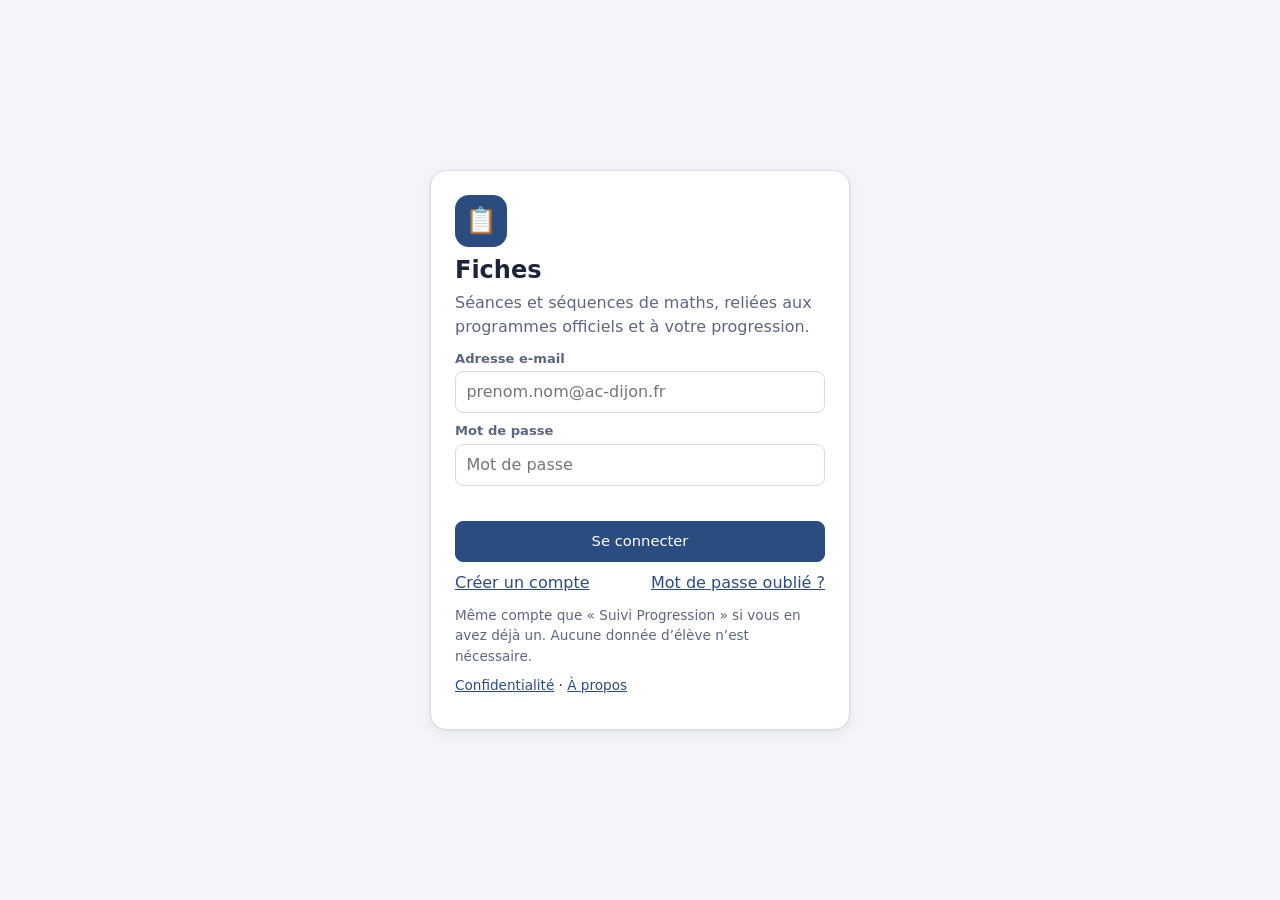
==== index.html @ 665dba27 "Manuel de 3e « Prépa-Métiers » : catalogue mis à jour, types d’exercices, séances d’1 h adaptées Co-" ====
<!doctype html>
<html lang="fr">
<head>
<meta charset="utf-8">
<meta name="viewport" content="width=device-width, initial-scale=1, viewport-fit=cover">
<title>Fiches — séances et séquences de maths</title>
<meta name="description" content="Préparez vos séances et séquences de maths (3PM, CAP, Bac Pro) à partir des programmes officiels ; la progression se remplit automatiquement.">
<meta http-equiv="Content-Security-Policy" content="default-src 'self'; script-src 'self' 'unsafe-inline'; style-src 'self' 'unsafe-inline'; img-src 'self' data: blob:; font-src data:; connect-src 'self' https://*.supabase.co; manifest-src 'self'; worker-src 'self'; frame-src 'none'; object-src 'none'; base-uri 'none'; form-action 'none'">
<meta name="referrer" content="no-referrer">
<meta name="theme-color" content="#2B4C7E">
<meta name="apple-mobile-web-app-capable" content="yes">
<meta name="mobile-web-app-capable" content="yes">
<meta name="apple-mobile-web-app-title" content="Fiches">
<meta name="apple-mobile-web-app-status-bar-style" content="default">
<link rel="manifest" href="manifest.webmanifest">
<link rel="icon" type="image/png" sizes="32x32" href="icons/favicon-32.png">
<link rel="apple-touch-icon" href="icons/apple-touch-icon.png">
<style>
@font-face{font-family:"Source Sans 3";font-style:normal;font-weight:400;font-display:swap;src:url([data-uri]) format("woff2")}
@font-face{font-family:"Source Sans 3";font-style:normal;font-weight:700;font-display:swap;src:url([data-uri]) format("woff2")}
@font-face{font-family:"Lora";font-style:normal;font-weight:400;font-display:swap;src:url([data-uri]) format("woff2")}
@font-face{font-family:"Lora";font-style:normal;font-weight:700;font-display:swap;src:url([data-uri]) format("woff2")}
@font-face{font-family:"Nunito";font-style:normal;font-weight:400;font-display:swap;src:url([data-uri]) format("woff2")}
@font-face{font-family:"Nunito";font-style:normal;font-weight:700;font-display:swap;src:url([data-uri]) format("woff2")}
@font-face{font-family:"Atkinson Hyperlegible";font-style:normal;font-weight:400;font-display:swap;src:url([data-uri]) format("woff2")}
@font-face{font-family:"Atkinson Hyperlegible";font-style:normal;font-weight:700;font-display:swap;src:url([data-uri]) format("woff2")}
@font-face{font-family:"Patrick Hand";font-style:normal;font-weight:400;font-display:swap;src:url([data-uri]) format("woff2")}
/* Fiches — palette calme (marine / ardoise), aucun néon, aucune ressource externe */
:root{
  --bg:#F3F5F9;--surface:#FFFFFF;--surface2:#EAEEF5;--text:#1B2438;--muted:#5C677D;--line:#D5DBE6;
  --primary:#2B4C7E;--primary-d:#223C64;--on-primary:#FFFFFF;--accent:#3B7C8F;--warn:#9A5F2A;--warn-bg:#F7EEE3;--err:#9C3F4A;--err-bg:#F6E7E9;--ok:#3F7A5C;--ok-bg:#E5F1EA;
  --s0:#B9C2D3;--s1:#C9A24B;--s2:#5B8FB0;--s3:#3F7A5C;
  --shadow:0 1px 2px rgba(27,36,56,.06),0 4px 14px rgba(27,36,56,.06);--r:12px;--rs:8px;
  color-scheme:light;
}
@media (prefers-color-scheme:dark){:root:not([data-theme="light"]){
  --bg:#12182A;--surface:#1A2238;--surface2:#232C46;--text:#E4E9F4;--muted:#9AA6C0;--line:#2F3A58;
  --primary:#7FA3D6;--primary-d:#9AB8E2;--on-primary:#0F1730;--accent:#6DAABB;--warn:#D4A06A;--warn-bg:#322A21;--err:#D98A94;--err-bg:#34242A;--ok:#7FBF9D;--ok-bg:#213429;
  --s0:#44506D;--s1:#B08F40;--s2:#5B8FB0;--s3:#5E9E7C;--shadow:0 1px 2px rgba(0,0,0,.3),0 4px 14px rgba(0,0,0,.25);color-scheme:dark}}
:root[data-theme="dark"]{
  --bg:#12182A;--surface:#1A2238;--surface2:#232C46;--text:#E4E9F4;--muted:#9AA6C0;--line:#2F3A58;
  --primary:#7FA3D6;--primary-d:#9AB8E2;--on-primary:#0F1730;--accent:#6DAABB;--warn:#D4A06A;--warn-bg:#322A21;--err:#D98A94;--err-bg:#34242A;--ok:#7FBF9D;--ok-bg:#213429;
  --s0:#44506D;--s1:#B08F40;--s2:#5B8FB0;--s3:#5E9E7C;--shadow:0 1px 2px rgba(0,0,0,.3),0 4px 14px rgba(0,0,0,.25);color-scheme:dark}

*{box-sizing:border-box}
html{-webkit-text-size-adjust:100%}
html{font-size:calc(100% * var(--fs,1))}
body{margin:0;background:var(--bg);color:var(--text);font-family:var(--font,system-ui,-apple-system,"Segoe UI",Roboto,"Helvetica Neue",Arial,sans-serif);font-size:1rem;line-height:var(--lh,1.5);letter-spacing:var(--ls,normal);word-spacing:var(--ws,normal)}
a{color:var(--primary)}h1,h2,h3{line-height:1.25;margin:0}
h1{font-size:1.5rem}h2{font-size:1.1rem;margin-bottom:.5rem}h3{font-size:1rem;margin:1rem 0 .3rem}
p{margin:.4rem 0 .6rem}ul,ol{margin:.3rem 0 .6rem;padding-left:1.3rem}
.muted{color:var(--muted)}.small{font-size:.85rem}.center{text-align:center}.grow{flex:1}
button{font:inherit}
:focus-visible{outline:3px solid color-mix(in srgb,var(--primary) 55%,transparent);outline-offset:2px}

/* coque */
.top{position:sticky;top:0;z-index:20;display:flex;align-items:center;gap:.6rem;padding:.5rem 1rem;background:var(--surface);border-bottom:1px solid var(--line)}
.brand{display:flex;align-items:center;gap:.5rem;font-weight:700;color:var(--text);text-decoration:none;font-size:1.05rem}
.logo{display:inline-grid;place-items:center;width:32px;height:32px;border-radius:9px;background:var(--primary);color:var(--on-primary);font-size:1rem}
.sync{border:1px solid var(--line);background:var(--surface2);color:var(--muted);border-radius:999px;padding:.2rem .7rem;font-size:.8rem;cursor:pointer}
.sync.ok{color:var(--ok)}.sync.warn,.sync.pend{color:var(--warn);background:var(--warn-bg)}.sync.err{color:var(--err);background:var(--err-bg)}
.icon-btn{border:1px solid transparent;background:transparent;color:var(--muted);border-radius:var(--rs);min-width:36px;height:36px;cursor:pointer;display:inline-grid;place-items:center}
.icon-btn:hover{background:var(--surface2);color:var(--text)}.icon-btn.sm{min-width:30px;height:30px;font-size:.85rem}
.body{display:flex;min-height:calc(100vh - 54px)}
.nav{width:190px;flex:none;padding:.8rem .6rem;background:var(--surface);border-right:1px solid var(--line);display:flex;flex-direction:column;gap:.15rem;position:sticky;top:54px;align-self:flex-start;height:calc(100vh - 54px)}
.nav a{display:flex;align-items:center;gap:.6rem;padding:.55rem .7rem;border-radius:var(--rs);color:var(--text);text-decoration:none;font-size:.95rem}
.nav a:hover{background:var(--surface2)}.nav a.on{background:var(--primary);color:var(--on-primary)}
.nav .ic{width:1.4rem;text-align:center}
#view{flex:1;min-width:0;outline:none}
.page{max-width:1000px;margin:0 auto;padding:1rem 1rem 5rem}.page.narrow{max-width:720px}
.page-head{margin-bottom:.8rem}.back{display:inline-block;margin-bottom:.3rem;font-size:.9rem;text-decoration:none}
.ph-row{display:flex;flex-wrap:wrap;gap:.6rem;justify-content:space-between;align-items:flex-end}
.ph-actions{display:flex;flex-wrap:wrap;gap:.4rem}
@media (max-width:760px){
  .body{display:block}
  .nav{position:fixed;bottom:0;left:0;right:0;top:auto;width:auto;height:auto;flex-direction:row;justify-content:space-around;padding:.2rem .3rem calc(.2rem + env(safe-area-inset-bottom));border-right:0;border-top:1px solid var(--line);z-index:30}
  .nav a{flex-direction:column;gap:0;padding:.3rem .1rem;font-size:.62rem;text-align:center;flex:1;min-width:0;overflow:hidden}.nav .t{max-width:100%;overflow:hidden;text-overflow:ellipsis;white-space:nowrap}.nav .ic{font-size:1.15rem}
  .page{padding:.8rem .8rem 6rem}
}

/* composants */
.card{background:var(--surface);border:1px solid var(--line);border-radius:var(--r);padding:1rem;margin:0 0 .9rem;box-shadow:var(--shadow)}
.card.hero{text-align:center;padding:2rem 1rem}.card.warnbox{background:var(--warn-bg);border-color:color-mix(in srgb,var(--warn) 40%,var(--line))}
.card.info-card{background:var(--surface2)}
.card.sec{padding:0}.card.sec>summary{list-style:none;cursor:pointer;padding:.8rem 1rem;font-weight:600;display:flex;justify-content:space-between;align-items:center;gap:.5rem}
.card.sec>summary::-webkit-details-marker{display:none}.card.sec>summary::before{content:"▸";margin-right:.5rem;color:var(--muted);transition:transform .15s}
.card.sec[open]>summary::before{transform:rotate(90deg)}.card.sec>summary .sec-t{flex:1}
.sec-b{padding:0 1rem 1rem}
.prose h3{color:var(--primary)}
.btn{display:inline-flex;align-items:center;justify-content:center;gap:.35rem;padding:.5rem .9rem;min-height:40px;border-radius:var(--rs);border:1px solid var(--line);background:var(--surface);color:var(--text);cursor:pointer;text-decoration:none;font-size:.92rem}
.btn:hover{background:var(--surface2)}.btn.primary{background:var(--primary);border-color:var(--primary);color:var(--on-primary)}.btn.primary:hover{background:var(--primary-d)}
.btn.ghost{background:transparent}.btn.danger{color:var(--err);border-color:color-mix(in srgb,var(--err) 50%,var(--line))}.btn.danger:hover{background:var(--err-bg)}
.btn.small{min-height:34px;padding:.3rem .65rem;font-size:.85rem}.btn.wide{width:100%}.btn[disabled]{opacity:.55;cursor:default}
.linklike{background:none;border:0;padding:0;color:var(--primary);cursor:pointer;text-align:left;text-decoration:underline}
.inp{width:100%;padding:.5rem .65rem;min-height:40px;border:1px solid var(--line);border-radius:var(--rs);background:var(--surface);color:var(--text);font:inherit}
textarea.inp{resize:vertical;min-height:2.6rem;line-height:1.45}select.inp{padding-right:1.4rem}
.inp.sm{min-height:32px;padding:.2rem .45rem;width:auto;font-size:.88rem}.inp.num{width:5.5rem}
.field{display:block;margin:.5rem 0}.lbl{display:block;font-size:.82rem;font-weight:600;color:var(--muted);margin-bottom:.2rem}.hint{display:block;font-size:.8rem;color:var(--muted);margin-top:.2rem}
.check{display:flex;align-items:flex-start;gap:.5rem;margin:.4rem 0;cursor:pointer}.check input{margin-top:.3rem;width:1.05rem;height:1.05rem}.check.big{font-weight:600}
.grid2,.grid3,.grid4,.two{display:grid;gap:.2rem .8rem}.grid2,.two{grid-template-columns:1fr 1fr}.grid3{grid-template-columns:repeat(3,1fr)}.grid4{grid-template-columns:repeat(4,1fr)}
@media (max-width:760px){.grid2,.two,.grid3,.grid4{grid-template-columns:1fr}.grid4{grid-template-columns:1fr 1fr}}
.row-gap{display:flex;flex-wrap:wrap;gap:.5rem;align-items:center;margin:.4rem 0}
.chips{display:flex;flex-wrap:wrap;gap:.4rem;margin:.4rem 0}
.chip{display:inline-flex;align-items:center;gap:.3rem;padding:.25rem .7rem;border:1px solid var(--line);border-radius:999px;background:var(--surface);color:var(--text);font-size:.85rem;cursor:pointer;text-decoration:none;min-height:32px}
.chip.on{background:var(--primary);color:var(--on-primary);border-color:var(--primary)}
span.chip{cursor:default;min-height:0;padding:.1rem .55rem;font-size:.78rem}
.chip.st-faite,.chip.st-prete{background:var(--ok-bg);color:var(--ok);border-color:transparent}.chip.st-en_cours{background:var(--warn-bg);color:var(--warn);border-color:transparent}
.chip.cal-vacances{background:var(--surface2)}.chip.cal-pfmp{background:var(--warn-bg);color:var(--warn)}.chip.cal-examen{background:var(--err-bg);color:var(--err)}
.badge{background:var(--surface2);color:var(--muted);border-radius:999px;padding:.05rem .55rem;font-size:.78rem;font-weight:600}
.tag{font-style:normal;font-size:.7rem;background:var(--surface2);color:var(--muted);border-radius:6px;padding:.05rem .4rem;margin-left:.35rem;vertical-align:middle}.tag.warn{background:var(--warn-bg);color:var(--warn)}
.cls-chip{display:inline-block;padding:.05rem .55rem;border-radius:999px;font-size:.78rem;font-weight:600;white-space:nowrap}
.warnt{color:var(--warn)}.err-t{color:var(--err)}
.sub-h{font-size:.82rem;font-weight:700;text-transform:uppercase;letter-spacing:.04em;color:var(--muted);margin:1rem 0 .4rem}

/* connexion */
.auth-wrap{min-height:100vh;display:grid;place-items:center;padding:1rem}
.auth-card{width:min(420px,100%);background:var(--surface);border:1px solid var(--line);border-radius:16px;padding:1.5rem;box-shadow:var(--shadow)}
.auth-logo{width:52px;height:52px;border-radius:14px;background:var(--primary);color:var(--on-primary);display:grid;place-items:center;font-size:1.6rem;margin-bottom:.5rem}
.auth-msg{min-height:1.3rem;font-size:.88rem;color:var(--err);margin:.4rem 0}.auth-msg.ok{color:var(--ok)}
.auth-links{display:flex;justify-content:space-between;margin:.6rem 0}
.boot{min-height:100vh;display:grid;place-content:center;justify-items:center;gap:.6rem;color:var(--muted)}
.spinner{width:34px;height:34px;border-radius:50%;border:3px solid var(--line);border-top-color:var(--primary);animation:sp 1s linear infinite}
@keyframes sp{to{transform:rotate(360deg)}}@media (prefers-reduced-motion:reduce){.spinner{animation:none}}
.public{max-width:760px;margin:0 auto}.errpre{white-space:pre-wrap;text-align:left;background:var(--surface2);padding:.6rem;border-radius:var(--rs)}

/* tableau de bord, classes */
.cards{display:grid;grid-template-columns:repeat(auto-fill,minmax(250px,1fr));gap:.8rem}
.cls-card{display:block;text-decoration:none;color:var(--text);border-top:5px solid var(--primary)}.cls-card:hover{background:var(--surface2)}.cls-card.archived{opacity:.6}
.cls-t{font-weight:700;font-size:1.05rem}.sec-h{margin:1.2rem 0 .5rem}
.bar{height:8px;background:var(--surface2);border-radius:99px;overflow:hidden;margin:.5rem 0;position:relative;display:flex}.bar i{display:block;height:100%;background:var(--primary)}
.bar.sm{width:90px;height:6px;margin:0 .5rem;flex:none}.bar.sm i.v{background:var(--s3)}.bar.sm i.p{background:var(--s1)}
.row-s{display:flex;flex-wrap:wrap;align-items:center;gap:.5rem .7rem;padding:.45rem 0;border-top:1px solid var(--line)}.row-s:first-of-type{border-top:0}
.row-t{flex:1;min-width:150px;font-weight:600;color:var(--text);text-decoration:none}a.row-t:hover{text-decoration:underline}
.day-h{font-size:.8rem;font-weight:700;text-transform:uppercase;color:var(--muted);margin:.7rem 0 .1rem}
.seq-row{display:flex;align-items:center;gap:.6rem;padding:.55rem .4rem;border:1px solid var(--line);border-radius:var(--rs);margin:.35rem 0;background:var(--surface)}
.seq-main{flex:1;min-width:0}.seq-t{font-weight:600;color:var(--text);text-decoration:none}.seq-t:hover{text-decoration:underline}
.grip{cursor:grab;color:var(--muted);padding:.2rem .35rem;touch-action:none;user-select:none;font-size:1.1rem}
.sort-item.dragging{opacity:.65;box-shadow:var(--shadow);background:var(--surface2)}
.cal-row{display:flex;flex-wrap:wrap;align-items:center;gap:.5rem;padding:.3rem 0;border-top:1px solid var(--line)}.cal-l{flex:1;min-width:140px}
.cren-row{display:flex;align-items:center;gap:.4rem;margin:.3rem 0;flex-wrap:wrap}
.swatches{display:flex;gap:.4rem;flex-wrap:wrap}.sw{width:30px;height:30px;border-radius:50%;border:3px solid transparent;cursor:pointer}.sw.on{border-color:var(--text)}
.form .field:first-child{margin-top:0}
.totals{font-size:.88rem;color:var(--muted);margin:.5rem 0}

/* sélecteur à accordéons */
.picker{border:1px solid var(--line);border-radius:var(--r);padding:.6rem;background:var(--surface2)}
.pk-tools{display:flex;flex-wrap:wrap;gap:.4rem;align-items:center;margin-bottom:.5rem}.pk-search{flex:1;min-width:180px}
.pk-dom,.pk-hors{background:var(--surface);border:1px solid var(--line);border-radius:var(--rs);margin:.4rem 0}
.pk-dom>summary,.pk-hors>summary{padding:.6rem .8rem;font-weight:700;cursor:pointer;display:flex;justify-content:space-between;gap:.5rem;list-style:none}
.pk-dom>summary::-webkit-details-marker,.pk-hors>summary::-webkit-details-marker,.pk-chap>summary::-webkit-details-marker{display:none}
.pk-dom>summary::before,.pk-hors>summary::before,.pk-chap>summary::before{content:"▸";margin-right:.5rem;color:var(--muted)}
.pk-dom[open]>summary::before,.pk-hors[open]>summary::before,.pk-chap[open]>summary::before{content:"▾"}
.pk-dom>summary span:first-child{flex:1}
.pk-chap{border-top:1px solid var(--line)}.pk-chap>summary{padding:.55rem .8rem;cursor:pointer;display:flex;align-items:center;gap:.5rem;list-style:none}
.pk-ct{flex:1;font-weight:600}.pk-count{font-size:.78rem;color:var(--muted);background:var(--surface2);padding:.05rem .5rem;border-radius:99px;white-space:nowrap}.pk-count.on{background:var(--primary);color:var(--on-primary)}
.pk-chap-b{padding:.2rem .8rem .8rem}.pk-grp{margin:.5rem 0}.pk-gt{font-size:.75rem;font-weight:700;text-transform:uppercase;letter-spacing:.04em;color:var(--muted);margin:.5rem 0 .2rem}
.pk-row{display:flex;gap:.4rem;align-items:flex-start;padding:.25rem .3rem;border-radius:6px}.pk-row:hover{background:var(--surface2)}.pk-row.on{background:color-mix(in srgb,var(--primary) 12%,transparent)}
.pk-row label{display:flex;gap:.55rem;align-items:flex-start;flex:1;cursor:pointer;font-size:.93rem}.pk-row input{margin-top:.28rem;width:1.05rem;height:1.05rem;flex:none}
.pk-act{display:flex;gap:.1rem;flex:none}.pk-addbox{display:flex;gap:.3rem;margin-top:.4rem}.pk-add{flex:1}
.pk-bo{font-size:.83rem;color:var(--muted);margin-top:.6rem}.pk-bo summary{cursor:pointer}
.pk-hors{border-style:dashed}.pk-hors>p{padding:0 .8rem}
.pk-list{max-height:none}
@media (min-width:900px){.pk-list{max-height:70vh;overflow:auto}}

/* éléments choisis, compétences */
.ch-grp{margin:.4rem 0}.ch-t{font-weight:700;font-size:.9rem;color:var(--primary);margin-bottom:.15rem}
.ch-row{display:flex;gap:.5rem;align-items:center;padding:.25rem 0;border-top:1px dashed var(--line)}.ch-txt{flex:1;font-size:.9rem}
.kind{font-size:.68rem;font-weight:700;text-transform:uppercase;border-radius:6px;padding:.05rem .4rem;background:var(--surface2);color:var(--muted);flex:none}
.kind.k-o{background:color-mix(in srgb,var(--primary) 16%,transparent);color:var(--primary)}.kind.k-a{background:var(--ok-bg);color:var(--ok)}
.comp-box{margin:.8rem 0}.comp-head{display:flex;align-items:center;gap:.6rem;margin-bottom:.4rem}
.comps{display:flex;flex-wrap:wrap;gap:.4rem}.comp{border:2px solid var(--line);background:var(--surface);color:var(--text);border-radius:999px;padding:.25rem .8rem;cursor:pointer;font-size:.85rem}
.caps{margin-top:.5rem;font-size:.86rem}.caps summary{cursor:pointer;color:var(--muted)}.cap-row{display:flex;gap:.5rem;align-items:flex-start;padding:.2rem 0}.dot{width:10px;height:10px;border-radius:50%;margin-top:.4rem;flex:none}
.phase{display:flex;gap:.4rem;border:1px solid var(--line);border-radius:var(--rs);padding:.4rem;margin:.35rem 0;background:var(--surface)}
.ph-body{flex:1;min-width:0}.ph-top{display:flex;gap:.4rem;align-items:center;flex-wrap:wrap;margin-bottom:.3rem}
.ev-row{display:flex;gap:.4rem;align-items:center;flex-wrap:wrap;margin:.3rem 0}.ev-row .inp:first-child{flex:1;min-width:160px}
.action-bar{display:flex;flex-wrap:wrap;align-items:center;gap:.5rem;margin:1.2rem 0}
.date-hint{min-height:1.1rem}

/* ressources */
.dropzone{border:2px dashed var(--line);border-radius:var(--r);padding:.9rem;text-align:center;background:var(--surface2);transition:.15s}
.dropzone.over{border-color:var(--primary);background:color-mix(in srgb,var(--primary) 10%,var(--surface2))}.dropzone.big{padding:1.4rem;margin:.6rem 0}
.dz-btns{display:flex;gap:.4rem;justify-content:center;flex-wrap:wrap;margin-top:.5rem}
.res-list{margin-top:.6rem}.res-row{display:flex;gap:.6rem;align-items:center;padding:.4rem 0;border-top:1px solid var(--line)}.res-main{flex:1;min-width:0;word-break:break-word}.res-ic{font-size:1.2rem;flex:none}.res-ic.big{font-size:1.7rem}
.res-act{display:flex;gap:.2rem}.lib-pick{max-height:50vh;overflow:auto;margin-top:.5rem}.lib-row{display:flex;gap:.8rem;align-items:flex-start;padding:.7rem 1rem;margin:.4rem 0}
.gauge{display:flex;align-items:center;gap:.7rem;margin:.4rem 0}.gauge .bar{flex:1;max-width:260px;margin:0}

/* progression */
.stats{display:grid;grid-template-columns:repeat(auto-fit,minmax(130px,1fr));gap:.6rem;margin:.8rem 0}
.stat{background:var(--surface);border:1px solid var(--line);border-radius:var(--r);padding:.6rem .8rem}.stat-v{font-size:1.35rem;font-weight:700;color:var(--primary)}.stat-l{font-size:.8rem;color:var(--muted)}
.tabs{display:flex;gap:.2rem;border-bottom:1px solid var(--line);margin:.8rem 0;overflow:auto}.tab{border:0;background:none;padding:.6rem .9rem;cursor:pointer;color:var(--muted);border-bottom:3px solid transparent;white-space:nowrap}.tab.on{color:var(--primary);border-color:var(--primary);font-weight:700}
.pg-dom h2{color:var(--primary)}.pg-chap{border-top:1px solid var(--line)}.pg-chap>summary{padding:.55rem 0;cursor:pointer;display:flex;align-items:center;gap:.4rem;list-style:none}
.pg-body{padding:0 0 .6rem}.pg-row{display:flex;gap:.6rem;align-items:flex-start;padding:.3rem 0;border-top:1px dashed var(--line)}.pg-main{flex:1;min-width:0}.pg-txt{font-size:.92rem}
.st-btn{width:34px;height:34px;border-radius:50%;border:2px solid var(--s0);background:var(--surface);color:var(--muted);cursor:pointer;flex:none;font-size:1rem;line-height:1}
.st-btn.s1{border-color:var(--s1);background:conic-gradient(var(--s1) 0 25%,transparent 0)}.st-btn.s2{border-color:var(--s2);background:conic-gradient(var(--s2) 0 50%,transparent 0)}.st-btn.s3{background:var(--s3);border-color:var(--s3)}.st-btn.s3::after{content:'✓';color:#fff;font-weight:700}.st-btn.plan{border-style:dashed;border-color:var(--s1)}
.legend{display:flex;flex-wrap:wrap;gap:.8rem;font-size:.8rem;color:var(--muted)}.lg i{display:inline-block;width:14px;height:14px;border-radius:50%;border:2px solid var(--s0);vertical-align:-2px;margin-right:.15rem}.lg i.s1{border-color:var(--s1);background:conic-gradient(var(--s1) 0 25%,transparent 0)}.lg i.s2{border-color:var(--s2);background:conic-gradient(var(--s2) 0 50%,transparent 0)}.lg i.s3{background:var(--s3);border-color:var(--s3)}.lg i.plan{border-style:dashed;border-color:var(--s1)}
.cal-grid{border:1px solid var(--line);border-radius:var(--r);background:var(--surface);overflow:hidden}
.cal-wk{display:grid;grid-template-columns:130px 1fr 110px;gap:.6rem;padding:.45rem .8rem;border-top:1px solid var(--line);align-items:start}.cal-wk:first-child{border-top:0}
.cal-wk.off{background:var(--surface2)}.cal-wk.now{box-shadow:inset 4px 0 0 var(--primary)}.cal-d{font-size:.85rem;font-weight:600}.cal-m{text-align:right}
.cal-c{display:flex;flex-wrap:wrap;gap:.3rem}.cal-ev{font-size:.8rem;padding:.1rem .5rem;border-radius:6px;background:var(--surface2);color:var(--text);text-decoration:none;border:1px solid var(--line)}
.cal-ev.st-faite{background:var(--ok-bg);color:var(--ok)}.cal-ev.st-prete{background:color-mix(in srgb,var(--primary) 12%,transparent)}
@media (max-width:760px){.cal-wk{grid-template-columns:1fr}.cal-m{text-align:left}}
ul.plain{padding-left:1.1rem;font-size:.9rem}

/* modales, toasts, installation */
.modal-back{position:fixed;inset:0;background:rgba(10,16,32,.55);display:grid;place-items:center;padding:1rem;z-index:100}
.modal{width:min(560px,100%);max-height:92vh;display:flex;flex-direction:column;background:var(--surface);border-radius:16px;box-shadow:0 20px 60px rgba(0,0,0,.35)}.modal.wide{width:min(820px,100%)}
.modal-head{display:flex;justify-content:space-between;align-items:center;padding:.8rem 1rem;border-bottom:1px solid var(--line)}.modal-body{padding:1rem;overflow:auto}
.modal-foot{display:flex;justify-content:flex-end;flex-wrap:wrap;gap:.5rem;padding:.8rem 1rem;border-top:1px solid var(--line)}
.toasts{position:fixed;left:0;right:0;bottom:calc(70px + env(safe-area-inset-bottom));display:flex;flex-direction:column;align-items:center;gap:.4rem;z-index:200;pointer-events:none}
@media (min-width:761px){.toasts{bottom:1.2rem}}
.toast{background:var(--text);color:var(--bg);padding:.6rem 1rem;border-radius:10px;max-width:min(520px,92vw);box-shadow:var(--shadow);transition:.3s;font-size:.9rem}.toast.err{background:var(--err);color:#fff}.toast.out{opacity:0;transform:translateY(8px)}
.install-bar{position:fixed;left:.6rem;right:.6rem;bottom:calc(72px + env(safe-area-inset-bottom));z-index:60;display:flex;flex-wrap:wrap;align-items:center;gap:.5rem;background:var(--surface);border:1px solid var(--line);border-radius:var(--r);padding:.6rem .8rem;box-shadow:var(--shadow)}
@media (min-width:761px){.install-bar{left:auto;right:1rem;bottom:1rem;max-width:520px}}

/* impression */
#print-root{display:none}
@media print{
  @page{size:A4;margin:14mm}
  body.printing{background:#fff;color:#000}
  body.printing #app,body.printing .toasts,body.printing .modal-back,body.printing .install-bar{display:none!important}
  body.printing #print-root{display:block}
  #print-root .doc{font:10.5pt/1.4 Calibri,Arial,sans-serif;color:#000}
  #print-root h1{font-size:17pt;color:#1F3A66;margin:0 0 3pt}#print-root h3{font-size:11.5pt;color:#1F3A66;border-bottom:1px solid #9AA8C0;margin:11pt 0 3pt;break-after:avoid}
  #print-root table{border-collapse:collapse;width:100%;break-inside:auto}#print-root tr{break-inside:avoid}
  #print-root th,#print-root td{border:1px solid #9AA8C0;padding:2pt 5pt;vertical-align:top;text-align:left}#print-root th{background:#E6EBF4}
  #print-root .meta,#print-root .small,#print-root .niv{color:#555}#print-root .small{font-size:8.5pt}
  #print-root table.prog td{border:0;border-bottom:1px solid #E1E6EF}#print-root td.st{width:60pt;color:#555;font-size:8.5pt}
  #print-root ul{margin:2pt 0 4pt;padding-left:16pt}
}

/* planning hebdomadaire */
.tt-scroll{overflow-x:auto;border:1px solid var(--line);border-radius:var(--r);background:var(--surface);margin:.4rem 0}
.tt{display:grid;min-width:34rem;position:relative;grid-template-columns:3rem repeat(var(--n,5),minmax(5.2rem,1fr))}
.tt-corner,.tt-dh{position:sticky;top:0;background:var(--surface2);border-bottom:1px solid var(--line);padding:.35rem .2rem;text-align:center;font-weight:600;font-size:.85rem;z-index:2}
.tt-times{position:relative;border-right:1px solid var(--line);font-size:.7rem;color:var(--muted)}
.tt-times span{position:absolute;right:.3rem;transform:translateY(-.5em);background:var(--surface);padding:0 .1rem}
.tt-times span:first-child{transform:none}
.tt-col{position:relative;border-left:1px solid var(--line);touch-action:pan-x pan-y;cursor:crosshair;background-image:linear-gradient(to bottom,var(--line) 1px,transparent 1px),linear-gradient(to bottom,color-mix(in srgb,var(--line) 40%,transparent) 1px,transparent 1px);background-size:100% 52px,100% 26px}
.tt-col:first-of-type{border-left:0}
.tt-b{position:absolute;box-sizing:border-box;border-radius:7px;padding:.15rem .3rem;overflow:hidden;font-size:.74rem;line-height:1.2;cursor:grab;touch-action:pan-x pan-y;border:1px solid color-mix(in srgb,#000 22%,transparent);box-shadow:0 1px 2px rgba(0,0,0,.18);user-select:none;-webkit-user-select:none}
.tt-b b{display:block;font-size:.8rem;overflow:hidden;text-overflow:ellipsis;white-space:nowrap}
.tt-b .tt-t,.tt-b .tt-m{display:block;opacity:.92;font-size:.68rem;white-space:nowrap;overflow:hidden;text-overflow:ellipsis}
.tt-b.grp{background-image:repeating-linear-gradient(135deg,rgba(255,255,255,.18) 0,rgba(255,255,255,.18) 6px,transparent 6px,transparent 12px)}
.tt-b.drag{opacity:.85;z-index:5;cursor:grabbing;box-shadow:0 4px 14px rgba(0,0,0,.3)}
.tt-b:focus-visible{outline:3px solid var(--text);outline-offset:1px;z-index:4}
.tt-rs{position:absolute;left:0;right:0;bottom:0;height:8px;cursor:ns-resize;background:linear-gradient(to bottom,transparent,rgba(0,0,0,.22))}
.tt-ghost{position:absolute;left:2px;right:2px;border:2px dashed var(--primary);background:color-mix(in srgb,var(--primary) 18%,transparent);border-radius:7px;font-size:.72rem;color:var(--text);padding:.1rem .3rem;pointer-events:none;z-index:3}
.tt-hr{font-variant-numeric:tabular-nums;font-weight:600;min-width:6.2rem}
.wk-badge{margin:.2rem 0 .6rem;padding:.35rem .7rem;border-radius:999px;background:var(--surface2);display:inline-block;font-size:.9rem}
.alt-card summary{cursor:pointer}.alt-card .form{margin-top:.6rem}
.hrs-sum{margin:.3rem 0 0;color:var(--muted)}
.tt-sum td,.tt-sum th{padding:.35rem .6rem;text-align:left;border-bottom:1px solid var(--line)}.tt-sum tr.tot td{font-weight:700;border-top:2px solid var(--line)}
.cren-row{flex-wrap:wrap}
@media (max-width:760px){.nav a{font-size:.58rem}.nav .ic{font-size:1.05rem}}

@media (max-width:760px){.tt{min-width:0;grid-template-columns:2.4rem repeat(var(--n,5),minmax(0,1fr))}.tt-dh{font-size:.72rem;padding:.3rem 0}.tt-times{font-size:.62rem}.tt-b{font-size:.62rem;padding:.1rem .2rem}.tt-b b{font-size:.68rem}.tt-b .tt-t,.tt-b .tt-m{font-size:.58rem}}
.nav .t-s{display:none}@media (max-width:760px){.nav .t-l{display:none}.nav .t-s{display:inline}.nav a{font-size:.66rem}}

/* palettes (le défaut « Marine » est défini plus haut) */
:root[data-palette="ardoise"]{--bg:#F2F3F5;--surface:#FFFFFF;--surface2:#E8EAEE;--line:#D3D7DE;--text:#1C2028;--muted:#5A6372;--primary:#46566E;--primary-d:#38465B;--on-primary:#FFFFFF;--accent:#6B7C93}
:root[data-palette="foret"]{--bg:#F2F6F3;--surface:#FFFFFF;--surface2:#E5EEE8;--line:#D0DDD4;--text:#18261E;--muted:#587062;--primary:#3C6B52;--primary-d:#2F5641;--on-primary:#FFFFFF;--accent:#5E8A6E}
:root[data-palette="ocean"]{--bg:#F1F6F7;--surface:#FFFFFF;--surface2:#E2EDEF;--line:#CDDDE0;--text:#13262B;--muted:#4A646E;--primary:#2F6F7E;--primary-d:#245764;--on-primary:#FFFFFF;--accent:#4F8A9A}
:root[data-palette="prune"]{--bg:#F6F3F8;--surface:#FFFFFF;--surface2:#ECE6F0;--line:#DBD2E2;--text:#241A2C;--muted:#6A5C78;--primary:#6A4C7C;--primary-d:#543B63;--on-primary:#FFFFFF;--accent:#8A6A9C}
:root[data-palette="terre"]{--bg:#F8F4F0;--surface:#FFFFFF;--surface2:#EFE6DE;--line:#DDD0C4;--text:#2A1D15;--muted:#74604F;--primary:#9A5A3C;--primary-d:#7E4930;--on-primary:#FFFFFF;--accent:#B07A50}
:root[data-palette="bordeaux"]{--bg:#F8F3F4;--surface:#FFFFFF;--surface2:#F0E4E7;--line:#E0CFD3;--text:#2A1A1E;--muted:#7A5F66;--primary:#8A3A48;--primary-d:#6E2E3A;--on-primary:#FFFFFF;--accent:#A5525C}
:root[data-palette="contraste"]{--bg:#FFFFFF;--surface:#FFFFFF;--surface2:#EDEDED;--line:#4A4F5A;--text:#000000;--muted:#2E323B;--primary:#0B2A66;--primary-d:#061B45;--on-primary:#FFFFFF;--accent:#0B2A66}
@media (prefers-color-scheme:dark){:root[data-palette="ardoise"]:not([data-theme="light"]){--bg:#14171C;--surface:#1D2128;--surface2:#272C35;--line:#343A46;--text:#E6E9EE;--muted:#A0A8B6;--primary:#9DB0CC;--primary-d:#B6C5DB;--on-primary:#12161D;--accent:#8C9BB2}}
:root[data-palette="ardoise"][data-theme="dark"]{--bg:#14171C;--surface:#1D2128;--surface2:#272C35;--line:#343A46;--text:#E6E9EE;--muted:#A0A8B6;--primary:#9DB0CC;--primary-d:#B6C5DB;--on-primary:#12161D;--accent:#8C9BB2}
@media (prefers-color-scheme:dark){:root[data-palette="foret"]:not([data-theme="light"]){--bg:#111A15;--surface:#1A261F;--surface2:#243229;--line:#2F4237;--text:#E4EEE8;--muted:#9DB3A5;--primary:#8CC3A1;--primary-d:#A6D3B8;--on-primary:#0D1F15;--accent:#7FB093}}
:root[data-palette="foret"][data-theme="dark"]{--bg:#111A15;--surface:#1A261F;--surface2:#243229;--line:#2F4237;--text:#E4EEE8;--muted:#9DB3A5;--primary:#8CC3A1;--primary-d:#A6D3B8;--on-primary:#0D1F15;--accent:#7FB093}
@media (prefers-color-scheme:dark){:root[data-palette="ocean"]:not([data-theme="light"]){--bg:#101A1D;--surface:#192629;--surface2:#233337;--line:#2D4247;--text:#E2EEF0;--muted:#9BB5BA;--primary:#7EC0CE;--primary-d:#9BD0DB;--on-primary:#0B1E22;--accent:#6FB0BF}}
:root[data-palette="ocean"][data-theme="dark"]{--bg:#101A1D;--surface:#192629;--surface2:#233337;--line:#2D4247;--text:#E2EEF0;--muted:#9BB5BA;--primary:#7EC0CE;--primary-d:#9BD0DB;--on-primary:#0B1E22;--accent:#6FB0BF}
@media (prefers-color-scheme:dark){:root[data-palette="prune"]:not([data-theme="light"]){--bg:#17121C;--surface:#211A28;--surface2:#2C2336;--line:#3A2F47;--text:#EAE4F0;--muted:#AEA2BC;--primary:#C0A3D6;--primary-d:#D1BAE2;--on-primary:#1B1024;--accent:#A98BBF}}
:root[data-palette="prune"][data-theme="dark"]{--bg:#17121C;--surface:#211A28;--surface2:#2C2336;--line:#3A2F47;--text:#EAE4F0;--muted:#AEA2BC;--primary:#C0A3D6;--primary-d:#D1BAE2;--on-primary:#1B1024;--accent:#A98BBF}
@media (prefers-color-scheme:dark){:root[data-palette="terre"]:not([data-theme="light"]){--bg:#1C1511;--surface:#271E19;--surface2:#332821;--line:#443629;--text:#F0E8E1;--muted:#BAA898;--primary:#DFA27F;--primary-d:#E8B999;--on-primary:#25140B;--accent:#C98F6B}}
:root[data-palette="terre"][data-theme="dark"]{--bg:#1C1511;--surface:#271E19;--surface2:#332821;--line:#443629;--text:#F0E8E1;--muted:#BAA898;--primary:#DFA27F;--primary-d:#E8B999;--on-primary:#25140B;--accent:#C98F6B}
@media (prefers-color-scheme:dark){:root[data-palette="bordeaux"]:not([data-theme="light"]){--bg:#1C1215;--surface:#281B1F;--surface2:#35252A;--line:#47323A;--text:#F0E5E8;--muted:#BCA4AB;--primary:#E0A0AB;--primary-d:#E9B8C0;--on-primary:#2A0F16;--accent:#CC8591}}
:root[data-palette="bordeaux"][data-theme="dark"]{--bg:#1C1215;--surface:#281B1F;--surface2:#35252A;--line:#47323A;--text:#F0E5E8;--muted:#BCA4AB;--primary:#E0A0AB;--primary-d:#E9B8C0;--on-primary:#2A0F16;--accent:#CC8591}
@media (prefers-color-scheme:dark){:root[data-palette="contraste"]:not([data-theme="light"]){--bg:#000000;--surface:#0D0D0D;--surface2:#1A1A1A;--line:#8A8A8A;--text:#FFFFFF;--muted:#D0D0D0;--primary:#A9CBFF;--primary-d:#C7DDFF;--on-primary:#000000;--accent:#8EC5FF}}
:root[data-palette="contraste"][data-theme="dark"]{--bg:#000000;--surface:#0D0D0D;--surface2:#1A1A1A;--line:#8A8A8A;--text:#FFFFFF;--muted:#D0D0D0;--primary:#A9CBFF;--primary-d:#C7DDFF;--on-primary:#000000;--accent:#8EC5FF}
/* polices (les familles embarquées sont déclarées en tête de feuille) */
:root[data-font="humaniste"]{--font:"Source Sans 3",Seravek,"Gill Sans Nova","Trebuchet MS",system-ui,sans-serif}
:root[data-font="classique"]{--font:Lora,"Iowan Old Style","Palatino Linotype",Georgia,serif}
:root[data-font="arrondi"]{--font:Nunito,ui-rounded,"Arial Rounded MT Bold",system-ui,sans-serif}
:root[data-font="lisible"]{--font:"Atkinson Hyperlegible",Verdana,Tahoma,sans-serif;--ls:.015em;--ws:.05em;--lh:1.6}
:root[data-font="manuscrit"]{--font:"Patrick Hand","Segoe Print","Comic Sans MS",cursive;--lh:1.55}
/* sélecteurs d'apparence (Réglages) */
.pal-grid,.font-grid{display:grid;grid-template-columns:repeat(auto-fill,minmax(9.5rem,1fr));gap:.5rem;margin:.4rem 0}
.pal-btn,.font-btn{display:flex;flex-direction:column;gap:.35rem;align-items:flex-start;text-align:left;padding:.55rem .65rem;border:2px solid var(--line);border-radius:var(--r);background:var(--surface);color:var(--text);cursor:pointer;min-height:44px}
.pal-btn[aria-pressed="true"],.font-btn[aria-pressed="true"]{border-color:var(--primary);box-shadow:0 0 0 2px color-mix(in srgb,var(--primary) 30%,transparent)}
.pal-dots{display:flex;gap:.25rem}.pal-dots i{width:1.1rem;height:1.1rem;border-radius:50%;border:1px solid rgba(0,0,0,.18);display:block}
.font-btn .smp{font-size:1.05rem;line-height:1.3}.font-btn .nm{font-size:.78rem;color:var(--muted);font-family:system-ui,sans-serif}

/* historique */
.hist-item{border-top:1px solid var(--line)}.hist-item summary{display:flex;gap:.7rem;align-items:center;padding:.5rem .2rem;cursor:pointer;flex-wrap:wrap}
.hist-item .hi-n{min-width:1.6rem;color:var(--muted);font-variant-numeric:tabular-nums}.hist-item .hi-d{min-width:5.6rem;color:var(--muted);font-size:.9rem}.hist-item .hi-t{flex:1;font-weight:600}
.hist-fiche-view{padding:.4rem .6rem 1rem;border-left:3px solid var(--line);margin:0 0 .6rem .4rem}
.hist-fiche-view h1{font-size:1.2rem}.hist-fiche-view h3{font-size:.95rem;border-bottom:1px solid var(--line);margin:.9rem 0 .3rem}
.hist-fiche-view table{border-collapse:collapse;width:100%;font-size:.9rem}.hist-fiche-view th,.hist-fiche-view td{border:1px solid var(--line);padding:.25rem .45rem;text-align:left;vertical-align:top}.hist-fiche-view th{background:var(--surface2)}
.hist-fiche-view .meta,.hist-fiche-view .niv,.hist-fiche-view .small{color:var(--muted)}
@media print{#print-root .pb{break-before:page}#print-root .hist-class:first-child .pb:first-child{break-before:auto}#print-root h2{font-size:13.5pt;color:#1F3A66}#print-root ul{margin:2pt 0 4pt;padding-left:14pt}#print-root p{margin:3pt 0}}
.tpl-top{display:grid;gap:.5rem}.tpl-list{display:grid;gap:.5rem;margin-top:.6rem}.tpl-dom{margin:.8rem 0 .2rem;color:var(--muted);font-size:.9rem;text-transform:uppercase;letter-spacing:.04em}
.tpl-card{border:1px solid var(--line);border-radius:10px;padding:.55rem .7rem;background:var(--card,var(--bg))}.tpl-h{display:flex;gap:.6rem;align-items:flex-start}.tpl-h .tpl-t{flex:1;min-width:0}.tpl-h input[type=checkbox]{margin-top:.3rem;width:1.15rem;height:1.15rem}
.tpl-d{margin-top:.3rem}.tpl-chapd>summary{cursor:pointer;padding:.4rem 0}.tpl-chap{display:grid;gap:.4rem;padding:.3rem 0 .6rem .4rem}.tpl-more>summary{cursor:pointer;color:var(--muted);padding:.5rem 0}
@media print{.tpl{display:none}}

.brand .ver,.top .ver{font-size:.7rem;color:var(--muted);text-decoration:none;font-weight:400;margin-left:.5rem;white-space:nowrap}
.top .ver:hover{text-decoration:underline}
@media (max-width:420px){.top .ver{display:none}}
.update-bar{position:fixed;left:.6rem;right:.6rem;top:calc(.6rem + env(safe-area-inset-top));z-index:80;display:flex;flex-wrap:wrap;align-items:center;gap:.5rem;background:var(--primary);color:var(--on-primary);border-radius:var(--r);padding:.6rem .8rem;box-shadow:var(--shadow)}
.update-bar .btn.primary{background:var(--on-primary);color:var(--primary);border-color:var(--on-primary)}
.update-bar .btn.ghost{color:var(--on-primary)}
@media (min-width:761px){.update-bar{left:auto;right:1rem;max-width:560px}}
body.printing .update-bar{display:none!important}

.guide{border-left:5px solid var(--primary);margin-top:1.6rem}
.guide h2{font-size:1.1rem;margin-bottom:.4rem}
.guide-steps{list-style:none;display:flex;flex-wrap:wrap;gap:.4rem .8rem;padding:0;margin:.5rem 0 .9rem}
.guide-steps li{display:flex;align-items:center;gap:.4rem;font-size:.88rem;color:var(--muted)}
.guide-steps .n{display:inline-grid;place-items:center;width:1.5rem;height:1.5rem;border-radius:50%;border:2px solid var(--line);font-weight:700;font-size:.8rem}
.guide-steps li.done .n{background:var(--ok);border-color:var(--ok);color:#fff}
.guide-steps li.now{color:var(--text);font-weight:700}.guide-steps li.now .n{border-color:var(--primary);color:var(--primary)}
.guide-main{display:flex;flex-direction:column;align-items:flex-start;gap:.35rem;margin:.4rem 0 .8rem}
.btn.big{min-height:48px;font-size:1.02rem;padding:.6rem 1.2rem}
.guide-more{display:flex;flex-wrap:wrap;align-items:center;gap:.4rem}
body.printing .guide-wrap{display:none!important}
@media print{.guide-wrap{display:none!important}}

.man-links a.lnk,.man-ref a.lnk{display:inline-flex;align-items:center;gap:.25rem;padding:.2rem .55rem;border:1px solid var(--line);border-radius:999px;font-size:.82rem;text-decoration:none;background:var(--surface2);color:var(--text)}
.man-links a.lnk:hover,.man-ref a.lnk:hover{border-color:var(--primary);color:var(--primary)}
.man-h{font-size:.95rem;margin:1rem 0 .4rem}.man-hd{display:flex;flex-wrap:wrap;align-items:center;gap:.4rem;margin-top:.6rem}
.man-list{display:flex;flex-direction:column;gap:.25rem}
.man-row{display:flex;flex-wrap:wrap;align-items:center;justify-content:space-between;gap:.4rem;padding:.35rem .5rem;border:1px solid var(--line);border-radius:var(--r);background:var(--surface)}
.man-row.on{border-color:var(--primary);background:color-mix(in srgb,var(--primary) 8%,var(--surface))}
.man-row.rel:not(.on){border-style:dashed}
.man-ref{display:flex;gap:.3rem;flex-wrap:wrap}
.tag.t-defi{background:var(--warn-bg);color:var(--warn)}.tag.t-probleme{background:var(--surface2)}

/* Mon année : périodes entre vacances, une pastille par semaine, emploi du temps de la semaine choisie */
.an-cls{margin:.2rem 0 .6rem}.an-cl{min-height:40px;padding:.35rem 1rem;font-size:.95rem;border-width:2px;font-weight:700}
.an-how{margin:.2rem 0 .8rem;font-size:.95rem}.an-pick{margin:.2rem 0 .8rem;padding:.6rem .8rem;border-radius:var(--rs);background:var(--warn-bg);color:var(--text);border:1px solid var(--warn)}
.an-wrap{display:grid;grid-template-columns:minmax(290px,370px) minmax(0,1fr);gap:1rem;align-items:start}
.an-left{display:flex;flex-direction:column;gap:.5rem;min-width:0}
.an-per{padding:.7rem .75rem}.an-ph{display:flex;align-items:baseline;justify-content:space-between;gap:.3rem .6rem;flex-wrap:wrap;margin-bottom:.5rem}.an-ph h2{margin:0;font-size:1rem}
.an-weeks{display:grid;grid-template-columns:repeat(auto-fill,minmax(58px,1fr));gap:.35rem}
.an-w{position:relative;height:60px;padding:.2rem 0 .4rem;border-radius:12px;border:2px solid var(--line);background:var(--surface);color:var(--text);cursor:pointer;display:flex;flex-direction:column;align-items:center;justify-content:center;line-height:1.15;user-select:none;-webkit-user-select:none;overflow:hidden}
.an-w:hover{border-color:var(--muted)}.an-w .an-s{font-size:.66rem;opacity:.85;min-height:.8rem}.an-w .an-d{font-size:1rem;font-weight:700}.an-w .an-n{font-size:.7rem;opacity:.9}
.an-w.on{box-shadow:var(--shadow)}.an-w.now:not(.on){border-color:var(--primary);border-style:dashed}.an-w.full:not(.on){background:var(--ok-bg);border-color:transparent}.an-w.empty:not(.on){background:var(--surface2);color:var(--muted)}
.an-w.drag{background:color-mix(in srgb,var(--primary) 22%,var(--surface));border-color:var(--primary)}.an-w.picka{outline:3px solid var(--warn);outline-offset:1px}
.an-bar{position:absolute;left:0;right:0;bottom:0;height:7px}
.an-vac{text-align:center;font-size:.8rem;color:var(--muted);margin:-.1rem 0}
.an-band{display:flex;align-items:center;gap:.4rem .5rem;flex-wrap:wrap;margin-top:.6rem}.an-band.cont{margin-top:.4rem}
.an-sw{width:12px;height:12px;border-radius:4px;flex:none;display:inline-block}.an-name{width:min(240px,100%);min-height:36px}.an-info{white-space:nowrap}
.an-side{min-width:0}
.an-sh{display:flex;align-items:center;gap:.5rem;margin-bottom:.4rem}.an-st{flex:1;min-width:0;text-align:center}.an-st h2{margin:0;font-size:1.15rem}.an-sh .icon-btn{font-size:1.6rem;min-width:44px;height:44px;border-color:var(--line);background:var(--surface)}.an-sh .icon-btn[disabled]{opacity:.35;cursor:default}
.an-inband{display:flex;flex-wrap:wrap;justify-content:center;gap:.35rem;margin:.2rem 0 .5rem}.an-tag{font-size:.85rem;padding:.15rem .6rem;border-radius:999px;border:2px solid var(--line);text-decoration:none;color:var(--text);background:var(--surface2)}
.an-leg{margin:.2rem 0}.an-lg{display:inline-block;padding:0 .4rem;border-radius:5px;border:2px dashed var(--muted);font-size:.78rem}.an-lg.has{border-style:solid;background:var(--primary);color:var(--on-primary);border-color:var(--primary)}
.an-tt{min-width:30rem}.an-tt .tt-dh small.an-off{display:block;font-weight:400;font-size:.65rem;color:var(--muted);line-height:1.1}
.an-col{cursor:default}.an-col.off{background-color:var(--surface2)}
.an-tb{cursor:pointer;border:2px dashed var(--line);background:var(--surface);font-size:.76rem;display:flex;flex-direction:column;gap:0;padding:.2rem .35rem}.an-tb.has{border-style:solid}
.an-tb b{font-size:.84rem}.an-tb:hover{box-shadow:var(--shadow);z-index:3}
.an-tb .an-bt{display:block;margin-top:auto;font-weight:700;font-size:.74rem;line-height:1.15;overflow:hidden;text-overflow:ellipsis;display:-webkit-box;-webkit-line-clamp:2;-webkit-box-orient:vertical;white-space:normal}
.an-tb:not(.has) .an-bt{color:var(--primary)}
.an-other{display:block;padding:.3rem 0;border-top:1px dashed var(--line);text-decoration:none;color:var(--text)}
.an-tools{display:flex;flex-wrap:wrap;align-items:center;gap:.5rem;margin-top:.8rem;padding-top:.8rem;border-top:1px solid var(--line)}
@media (max-width:900px){.an-wrap{grid-template-columns:1fr}.an-weeks{grid-template-columns:repeat(auto-fill,minmax(56px,1fr))}.an-name{width:100%}.an-tt{min-width:0}.an-tb{font-size:.62rem;padding:.1rem .2rem}.an-tb b{font-size:.68rem}.an-tb .an-bt{font-size:.62rem}}

/* ═══ Boutons en couleurs (palette calme) · barre d’actions · « Par où commencer ? » · plus d’options ═══ */
:root{--k1:#2B4C7E;--k2:#3F7A5C;--k3:#9A5F2A;--k4:#6A4C7C;--k5:#2F6F7E;--k-on:#FFFFFF}
@media (prefers-color-scheme:dark){:root:not([data-theme="light"]){--k1:#8FB0DD;--k2:#8CC3A1;--k3:#DDB07A;--k4:#C0A3D6;--k5:#7EC0CE;--k-on:#10162A}}
:root[data-theme="dark"]{--k1:#8FB0DD;--k2:#8CC3A1;--k3:#DDB07A;--k4:#C0A3D6;--k5:#7EC0CE;--k-on:#10162A}
.c1{--kc:var(--k1)}.c2{--kc:var(--k2)}.c3{--kc:var(--k3)}.c4{--kc:var(--k4)}.c5{--kc:var(--k5)}
.btn.c1,.btn.c2,.btn.c3,.btn.c4,.btn.c5{background:var(--kc);border-color:var(--kc);color:var(--k-on);font-weight:600}
.btn.c1:hover,.btn.c2:hover,.btn.c3:hover,.btn.c4:hover,.btn.c5:hover{background:var(--kc);filter:brightness(.9)}
.chip.c1,.chip.c2,.chip.c3,.chip.c4,.chip.c5{border-color:var(--kc);color:var(--kc)}
.qbar{display:flex;flex-wrap:wrap;align-items:center;gap:.45rem;margin:.2rem 0 .9rem}
.qbar-l{font-size:.78rem;text-transform:uppercase;letter-spacing:.06em;color:var(--muted);margin-right:.2rem}
.qbar .btn{min-height:42px}
.start-card{border:2px dashed var(--line)}
.start-grid{display:grid;grid-template-columns:repeat(3,minmax(0,1fr));gap:.7rem;margin-top:.5rem}
.tile-btn{display:flex;flex-direction:column;align-items:flex-start;gap:.25rem;text-align:left;padding:.85rem 1rem;border-radius:var(--r);border:2px solid var(--kc);background:color-mix(in srgb,var(--kc) 9%,var(--surface));color:var(--text);cursor:pointer;font:inherit;min-height:84px}
.tile-btn strong{color:var(--kc);font-size:1.02rem}.tile-btn span{font-size:.85rem;color:var(--muted)}
.tile-btn:hover{background:color-mix(in srgb,var(--kc) 17%,var(--surface))}
.phase-add{align-items:center}
.more{border:1px dashed var(--line);border-radius:var(--r);margin:.9rem 0;padding:.2rem .7rem;background:transparent}
.more>summary{cursor:pointer;padding:.55rem 0;display:flex;gap:.6rem;align-items:baseline;flex-wrap:wrap}
.more-b{padding:.3rem 0 .6rem}.more-b .sec{box-shadow:none}
@media (max-width:700px){.start-grid{grid-template-columns:1fr}}

/* ═══ Bibliothèque des manuels (accordéons) ═══ */
.mb{display:flex;flex-direction:column;gap:.5rem;margin:.6rem 0}
.mb-lvl,.mb-top{border:1px solid var(--line);border-radius:var(--r);background:var(--surface)}
.mb-lvl>summary,.mb-top>summary{cursor:pointer;padding:.65rem .8rem;display:flex;gap:.6rem;align-items:baseline;flex-wrap:wrap}
.mb-body{padding:0 .5rem .5rem;display:flex;flex-direction:column;gap:.35rem}
.mb-ch{border:1px solid var(--line);border-radius:var(--rs);background:var(--surface2)}
.mb-ch>summary{cursor:pointer;padding:.5rem .6rem;display:flex;gap:.55rem;align-items:center;flex-wrap:wrap}
.mb-ch>summary input{width:18px;height:18px}
.mb-ct{font-weight:600}.mb-n,.mb-ln{margin-left:auto}
.mb-g{margin:.5rem .8rem .15rem;font-size:.78rem;text-transform:uppercase;letter-spacing:.05em;color:var(--muted)}
.mb-row{display:flex;gap:.5rem;align-items:center;flex-wrap:wrap;padding:.4rem .8rem;border-top:1px solid var(--line);cursor:pointer;min-height:40px}
.mb-g[hidden],.mb-row[hidden],.mb-ch[hidden],.mb-lvl[hidden]{display:none}
.mb-row.on{background:color-mix(in srgb,var(--k2) 14%,var(--surface2))}
.mb-row input{width:18px;height:18px;flex:none}.mb-t{flex:1 1 220px}
.mb-open{margin-left:auto;text-decoration:none;font-size:.9rem;padding:.1rem .45rem;border:1px solid var(--line);border-radius:6px;color:var(--muted)}
.mb-row .tag.ok{color:var(--ok);border-color:var(--ok)}
.mb-top{margin:.5rem 0}.mb-top>.mb,.mb-top>.lib-pick{padding:0 .6rem .6rem}

</style>
</head>
<body>
<div id="app"><div class="boot"><div class="spinner"></div><p>Chargement…</p></div></div>
<div id="print-root" aria-hidden="true"></div>
<noscript><p style="padding:1rem">Cette application nécessite JavaScript.</p></noscript>
<script type="application/json" id="REFERENTIELS">
{"version":"2026-10-29","source":"BO fournis par l’enseignant (zip BO)","competences":{"pro":[{"id":"sapp","nom":"S’approprier","couleur":"#3B82A0","capacites":["Rechercher, extraire et organiser l’information.","Traduire des informations, des codages."]},{"id":"ana","nom":"Analyser – Raisonner","couleur":"#7C6BB0","capacites":["Émettre des conjectures, formuler des hypothèses.","Proposer une méthode de résolution.","Choisir un modèle ou des lois pertinentes.","Élaborer un algorithme.","Choisir, élaborer un protocole.","Évaluer des ordres de grandeur."]},{"id":"real","nom":"Réaliser","couleur":"#2F8F6B","capacites":["Mettre en œuvre les étapes d’une démarche.","Utiliser un modèle.","Représenter (tableau, graphique...), changer de registre.","Calculer (calcul littéral, calcul algébrique, calcul numérique exact ou approché, instrumenté ou à la main).","Mettre en œuvre des algorithmes.","Expérimenter – en particulier à l’aide d’outils numériques (logiciels ou dispositifs d’acquisition de données…).","Faire une simulation.","Effectuer des procédures courantes (représentations, collectes de données, utilisation du matériel…).","Mettre en œuvre un protocole expérimental en respectant les règles de sécurité à partir d’un schéma ou d’un descriptif.","Organiser son poste de travail."]},{"id":"val","nom":"Valider","couleur":"#C0762E","capacites":["Exploiter et interpréter les résultats obtenus ou les observations effectuées afin de répondre à une problématique.","Valider ou invalider un modèle, une hypothèse en argumentant.","Contrôler la vraisemblance d’une conjecture.","Critiquer un résultat (signe, ordre de grandeur, identification des sources d’erreur), argumenter.","Conduire un raisonnement logique et suivre des règles établies pour parvenir à une conclusion (démontrer, prouver)."]},{"id":"comm","nom":"Communiquer","couleur":"#B5525C","capacites":["À l’écrit comme à l’oral :","rendre compte d’un résultat en utilisant un vocabulaire adapté et choisir des modes de représentation appropriés ;","expliquer une démarche."]}],"c4":[{"id":"cher","nom":"Chercher","couleur":"#3B82A0","capacites":["Extraire d’un document les informations utiles, les reformuler, les organiser, les confronter à ses connaissances.","S’engager dans une démarche scientifique, observer, questionner, manipuler, expérimenter (sur une feuille de papier, avec des objets, à l’aide de logiciels), émettre des hypothèses, chercher des exemples ou des contre-exemples, simplifier ou particulariser une situation, émettre une conjecture.","Tester, essayer plusieurs pistes de résolution.","Décomposer un problème en sous-problèmes."]},{"id":"mod","nom":"Modéliser","couleur":"#7C6BB0","capacites":["Reconnaître des situations de proportionnalité et résoudre les problèmes correspondants.","Traduire en langage mathématique une situation réelle (par exemple, à l’aide d’équations, de fonctions, de configurations géométriques, d’outils statistiques).","Comprendre et utiliser une simulation numérique ou géométrique.","Valider ou invalider un modèle, comparer une situation à un modèle connu (par exemple un modèle aléatoire)."]},{"id":"repr","nom":"Représenter","couleur":"#2F8F6B","capacites":["Choisir et mettre en relation des cadres (numérique, algébrique, géométrique) adaptés pour traiter un problème ou pour étudier un objet mathématique.","Produire et utiliser plusieurs représentations des nombres.","Représenter des données sous forme d’une série statistique.","Utiliser, produire et mettre en relation des représentations de solides (par exemple, perspective ou vue de dessus/de dessous) et de situations spatiales (schémas, croquis, maquettes, patrons, figures géométriques, photographies, plans, cartes, courbes de niveau)."]},{"id":"rais","nom":"Raisonner","couleur":"#C0762E","capacites":["Résoudre des problèmes impliquant des grandeurs variées (géométriques, physiques, économiques) : mobiliser les connaissances nécessaires, analyser et exploiter ses erreurs, mettre à l’essai plusieurs solutions.","Mener collectivement une investigation en sachant prendre en compte le point de vue d’autrui.","Démontrer : utiliser un raisonnement logique et des règles établies (propriétés, théorèmes, formules) pour parvenir à une conclusion.","Fonder et défendre ses jugements en s’appuyant sur des résultats établis et sur sa maîtrise de l’argumentation."]},{"id":"calc","nom":"Calculer","couleur":"#5B6F8F","capacites":["Calculer avec des nombres rationnels, de manière exacte ou approchée, en combinant de façon appropriée le calcul mental, le calcul posé et le calcul instrumenté (calculatrice ou logiciel).","Contrôler la vraisemblance de ses résultats, notamment en estimant des ordres de grandeur ou en utilisant des encadrements.","Calculer en utilisant le langage algébrique (lettres, symboles, etc.)."]},{"id":"comm","nom":"Communiquer","couleur":"#B5525C","capacites":["Faire le lien entre le langage naturel et le langage algébrique. Distinguer des spécificités du langage mathématique par rapport à la langue française.","Expliquer à l’oral ou à l’écrit (sa démarche, son raisonnement, un calcul, un protocole de construction géométrique, un algorithme), comprendre les explications d’un autre et argumenter dans l’échange.","Vérifier la validité d’une information et distinguer ce qui est objectif et ce qui est subjectif ; lire, interpréter, commenter, produire des tableaux, des graphiques, des diagrammes."]}]},"niveaux":[{"id":"pm","label":"3e Prépa-Métiers","niveau":"3PM","voie":"pm","bo":"Programme du cycle 4 (mathématiques) et attendus de fin d’année de 3e ; liste indicative d’automatismes DNB 2026","competences":"c4","chapitres":[{"id":"pm.A1","domaine":"Thème A – Nombres et calculs","titre":"Nombres et puissances","portee":{},"objectifs":[{"id":"pm.A1.o1","txt":"Utiliser les puissances d’exposants positifs ou négatifs pour simplifier l’écriture des produits.","comp":["calc"]}],"connaissances":[],"bo":{"exemples":["Il simplifie rapidement l’écriture de 8 × 8 × 8 × 8 × 8 ; 0,3 × 0,3 × 0,3 × 0,3 ; 1 1 ; . 100 6  6  6  6  6"],"attendu":"Utiliser les nombres pour comparer"}},{"id":"pm.A2","domaine":"Thème A – Nombres et calculs","titre":"Calcul exact ou approché","portee":{},"objectifs":[{"id":"pm.A2.o1","txt":"Calculer avec les nombres rationnels, notamment dans le cadre de résolution de problèmes.","comp":["calc"]},{"id":"pm.A2.o2","txt":"Résoudre des problèmes mettant en jeu des racines carrées.","comp":["calc"]},{"id":"pm.A2.o3","txt":"Résoudre des problèmes avec des puissances, notamment en utilisant la notation scientifique.","comp":["calc"]}],"connaissances":[],"bo":{"exemples":["Il détermine la valeur exacte puis approchée au millimètre près de la longueur du côté d’un carré d’aire 17 cm².  Une bactérie « se divise » en deux bactéries, chacune des deux bactéries obtenues « se partage » en deux nouvelles bactéries… Lorsque les conditions sont favorables, le nombre de bactéries peut être multiplié par deux toutes les trente minutes. Un chercheur place une bactérie en conditions favorables. Combien obtient-il de milliards de bactéries au bout de 18 h ?  Il y a environ 2 × 10 atomes de cuivre dans 211 ng de cuivre. Quelle est environ la masse d’un atome de cuivre ? On pourra rappeler que ng est le symbole du nanogramme. 15"],"attendu":"Pratiquer le calcul exact"}},{"id":"pm.A3","domaine":"Thème A – Nombres et calculs","titre":"Divisibilité et nombres premiers","portee":{},"objectifs":[{"id":"pm.A3.o1","txt":"Décomposer un nombre entier en produit de facteurs premiers (à la main, à l’aide d’un tableur ou d’un logiciel de programmation).","comp":["calc"]},{"id":"pm.A3.o2","txt":"Simplifier une fraction pour la rendre irréductible.","comp":["calc"]},{"id":"pm.A3.o3","txt":"Modéliser et résoudre des problèmes mettant en jeu la divisibilité (engrenages, conjonction de phénomènes…).","comp":["mod"]}],"connaissances":[],"bo":{"exemples":["Il décompose en produit de facteurs premiers (à la main, à l’aide d’un tableur ou d’un logiciel de programmation) les entiers naturels suivants : 306 ; 124 ; 2 220.","Il rend irréductibles les fractions suivantes : 66 12 ; (en question flash). 30 51","Il rend irréductibles les fractions suivantes : 140 7 140 ; . 340 2 310  Deux ampoules clignotent. L’une s’allume toutes les 153 secondes et l’autre toutes les 187 secondes. À minuit, elles s’allument ensemble. Détermine l’heure à laquelle elles s’allumeront de nouveau ensemble."],"attendu":"Comprendre et utiliser les notions de divisibilité"}},{"id":"pm.A4","domaine":"Thème A – Nombres et calculs","titre":"Calcul littéral","portee":{},"objectifs":[{"id":"pm.A4.o1","txt":"Déterminer l’opposé d’une expression littérale.","comp":["calc"]},{"id":"pm.A4.o2","txt":"Développer (par simple et double distributivités), factorise, réduit des expressions algébriques simples.","comp":["calc"]},{"id":"pm.A4.o3","txt":"Factoriser une expression du type a - b et développer des expression du type (a + b)(a - b).","comp":["calc"]},{"id":"pm.A4.o4","txt":"Résoudre algébriquement différents types d’équations : - équation du premier degré ; - équation s’y ramenant (équations produits) ; 2 - équations de la forme x = a sur des exemples simples.","comp":["calc"]},{"id":"pm.A4.o5","txt":"Résoudre des problèmes s’y ramenant, qui peuvent être internes aux mathématiques ou en lien avec d’autres disciplines. 2 2.","comp":["calc"]}],"connaissances":[],"bo":{"exemples":["Il sait que -(3x - 7) = -3x + 7","Il développe et réduit les expressions suivantes (notamment lors d’activités rituelles) : (2x - 3)(5x + 7) ; -4x(6 - 3x) ; 3(2x + 1) - (6 - x).","Il factorise x - 64 ; 4x - 49 et développe (x + 6)(x - 6) ; (2x - 5)(2x + 5) en question flash.","Il factorise : 5a + 15b ; 12x - 15x ; 16x - 144 ; x - 13.","Il résout rapidement : -3x = 12 ; x + 9 = 5 ; 7x = 5.","Il résout les équations suivantes : 4x - 8 = 7x + 4 ; 5(7 - 2,2x) = 9 - 6x ; (2,5x - 7)(8x - 9,6) = 0 ; 2 x = 20.  La facture d’eau d’un jardinier s’élève à 545 € par an. Il prévoit d'économiser 55 € par an en installant un récupérateur d'eau de pluie. Le récupérateur a coûté 199 € à l’achat et va nécessiter chaque année 13 € pour l'entretien (nettoyage, tuyau…). Au bout de combien d'années l’installation sera-t-elle rentable ? 2 2 2 2 2  Ce que sait faire l’élève  Type d’exercice  Exemple d’énoncé Indication générale"],"attendu":"Utiliser le calcul littéral"}},{"id":"pm.B5","domaine":"Thème B – Organisation et gestion de données, fonctions","titre":"Statistiques : interpréter, représenter, traiter des données","portee":{},"objectifs":[{"id":"pm.B5.o1","txt":"Lire, interprète et représenter des données sous forme d’histogrammes pour des classes de même amplitude.","comp":["repr"]},{"id":"pm.B5.o2","txt":"Calculer et interpréter l’étendue d’une série présentée sous forme de données brutes, d’un tableau, d’un diagramme en bâtons, d’un diagramme circulaire ou d’un histogramme.","comp":["calc"]},{"id":"pm.B5.o3","txt":"Calculer des effectifs et des fréquences.","comp":["calc"]}],"connaissances":[],"bo":{"exemples":[],"attendu":"Interpréter, représenter et traiter"}},{"id":"pm.B6","domaine":"Thème B – Organisation et gestion de données, fonctions","titre":"Notions élémentaires de probabilités","portee":{},"objectifs":[{"id":"pm.B6.o1","txt":"À partir de dénombrements, il calcule des probabilités pour des expériences aléatoires simples à une ou deux épreuves.","comp":["real"]},{"id":"pm.B6.o2","txt":"Faire le lien entre stabilisation des fréquences et probabilités.","comp":["real"]}],"connaissances":[],"bo":{"exemples":["On donne les fréquences d’apparition de chaque face d’un dé pour 10 000 lancers. L’élève interprète les résultats en les comparant aux probabilités théoriques.","L’élève interprète des simulations effectuées sur tableur ou logiciel de programmation en fonction d’un nombre de lancers."],"attendu":"Comprendre et utiliser des notions élémentaires de probabilités"}},{"id":"pm.B7","domaine":"Thème B – Organisation et gestion de données, fonctions","titre":"Proportionnalité","portee":{},"objectifs":[{"id":"pm.B7.o1","txt":"Modéliser une situation de proportionnalité à l’aide d’une fonction linéaire.","comp":["mod"]},{"id":"pm.B7.o2","txt":"Utiliser le lien entre pourcentage d’évolution et coefficient multiplicateur.","comp":["calc"]},{"id":"pm.B7.o3","txt":"Résoudre des problèmes en utilisant la proportionnalité dans le cadre de la géométrie.","comp":["calc"]}],"connaissances":[],"bo":{"exemples":["Un mobile se déplace à 5 m/s. L’élève modélise la situation par d(x) = 5x où x est le temps exprimé en secondes et d(x) la distance parcourue, en mètres, en x secondes.","Il sait qu’une augmentation de 5 % se traduit par une multiplication par 1,05.","Il sait qu’une diminution de 20 % se traduit par une multiplication par 0,8.","Il utilise la proportionnalité pour calculer des longueurs dans une configuration de Thalès, dans des triangles semblables, dans le cadre des homothéties."],"attendu":"Résoudre des problèmes de proportionnalité"}},{"id":"pm.B8","domaine":"Thème B – Organisation et gestion de données, fonctions","titre":"Notion de fonction","portee":{},"objectifs":[{"id":"pm.B8.o1","txt":"Utiliser les notations et le vocabulaire fonctionnels.","comp":["calc"]},{"id":"pm.B8.o2","txt":"Passer d’un mode de représentation d’une fonction à un autre.","comp":["real"]},{"id":"pm.B8.o3","txt":"Déterminer, à partir de tous les modes de représentation, l’image d’un nombre.","comp":["calc"]},{"id":"pm.B8.o4","txt":"Déterminer un antécédent à partir d‘une représentation graphique ou d’un tableau de valeurs d’une fonction.","comp":["calc"]},{"id":"pm.B8.o5","txt":"Déterminer de manière algébrique l’antécédent par une fonction, dans des cas se ramenant à la résolution d’une équation du premier degré.","comp":["calc"]},{"id":"pm.B8.o6","txt":"Représenter graphiquement une fonction linéaire, une fonction affine.","comp":["repr"]},{"id":"pm.B8.o7","txt":"Interpréter les paramètres d’une fonction affine suivant l’allure de sa courbe représentative.","comp":["comm"]},{"id":"pm.B8.o8","txt":"Modéliser un phénomène continu par une fonction.","comp":["mod"]},{"id":"pm.B8.o9","txt":"Modéliser une situation de proportionnalité à l’aide d’une fonction linéaire.","comp":["mod"]},{"id":"pm.B8.o10","txt":"Résoudre des problèmes modélisés par des fonctions en utilisant un ou plusieurs modes de représentation.","comp":["calc"]}],"connaissances":[],"bo":{"exemples":["Il comprend les notations f : x  3x 2  7 et f(x) = 3x - 7. Il sait alors que x est la variable et f la fonction.","Il sait que g(3) = 15 signifie que 15 est l’image de 3 par la fonction g et que 3 est un antécédent de 15 par la fonction g.","Il détermine l’image d’un nombre par une fonction à partir de son expression symbolique, de sa représentation graphique, d’un tableau de valeurs, d’un programme de calcul.  Détermine à l’aide d’une équation : - l’antécédent de 10 par la fonction f définie par f(x) = -3x - 4 ; - les antécédents de 0 par la fonction g définie par g(x) = (3x + 6)(x - 9).","Il représente graphiquement les fonctions f : x  5x  1 et g : x  3x .","À partir de l’allure de la représentation graphique d’une fonction affine, il détermine le signe du coefficient directeur et de l’ordonnée à l’origine.  Complète : l’aire d’un rectangle dont le périmètre est égal à 30 cm et dont un côté a pour longueur x est donné par la fonction A : x  …………………..","Un mobile se déplace à 5 m/s. L’élève modélise la situation par la fonction f définie par f(x) = 5x où x est le temps exprimé en secondes et f(x) la distance parcourue, en mètres, en x secondes.  On enlève quatre carrés identiques aux quatre coins d'un rectangle de 20 cm de longueur et 13 cm de largeur. Détermine la longueur du côté de ces carrés qui correspond à une aire restante de 208,16 cm², par la méthode de ton choix.  Ce que sait faire l’élève  Type d’exercice  Exemple d’énoncé Indication générale"],"attendu":"Comprendre et utiliser la notion de fonction"}},{"id":"pm.C9","domaine":"Thème C – Grandeurs et mesures","titre":"Grandeurs mesurables et unités","portee":{},"objectifs":[{"id":"pm.C9.o1","txt":"Calculer le volume d’une boule.","comp":["calc"]},{"id":"pm.C9.o2","txt":"Calculer les volumes d’assemblages de solides étudiés au cours du cycle.","comp":["calc"]},{"id":"pm.C9.o3","txt":"L’élève mène des calculs sur des grandeurs mesurables, notamment des grandeurs composées, et exprime les résultats dans les unités adaptées.","comp":["real"]},{"id":"pm.C9.o4","txt":"Résoudre des problèmes utilisant les conversions d’unités sur des grandeurs composées.","comp":["calc"]},{"id":"pm.C9.o5","txt":"Vérifier la cohérence des résultats du point de vue des unités pour les calculs de grandeurs simples ou composées.","comp":["real"]}],"connaissances":[],"bo":{"exemples":["Il calcule le volume d’un cylindre surmonté d’une demi-boule de même diamètre.","Il calcule le volume restant dans cette boîte cylindrique de hauteur 30 cm dans laquelle 3 boules identiques de rayon 5 cm ont été placées comme indiqué dans le schéma ci-contre :  Un conducteur met 1 s avant de commencer à freiner quand il voit un obstacle. Quelle distance parcourt-il pendant cette durée s’il roule à 80 km/h ?  Le débit moyen de la Seine sous le pont de l’Alma est 328 m /s. Combien de litres d’eau sontils passés sous ce pont en 3 min ?","Il oralise que les durées sont en heures, minutes, secondes, les longueurs en mètres, les aires en mètres carrés et les volumes en mètres cubes, les vitesses en kilomètres par heure ou en mètres par seconde, les débits en mètres cubes par seconde ou litres par heure… 3"],"attendu":"Calculer avec des grandeurs mesurables"}},{"id":"pm.D10","domaine":"Thème D – Espace et géométrie","titre":"Transformations (symétries, translations, homothéties, rotations)","portee":{},"objectifs":[{"id":"pm.D10.o1","txt":"Calculer des grandeurs géométriques (longueurs, aires et volumes) en utilisant les transformations (symétries, rotations, translations, homothétie).","comp":["calc"]},{"id":"pm.D10.o2","txt":"Résoudre des problèmes en utilisant la proportionnalité en géométrie dans le cadre de certaines configurations ou transformations (agrandissement, réduction, triangles semblables, homothéties).","comp":["calc"]}],"connaissances":[],"bo":{"exemples":["Il détermine des longueurs, des aires, des mesures d’angles et des volumes en utilisant les propriétés de conservation des symétries (axiale et centrale), d’une translation, d’une rotation.","Dans une homothétie de rapport k, il calcule des longueurs, des aires et des volumes. Par exemple, il est capable de calculer l’aire de la figure obtenue dans une homothétie de rapport k (k non nul) connaissant l’aire de la figure initiale.","À partir d’un schéma tel que celui ci-contre, il calcule des longueurs de carrés connaissant les longueurs d’un des carrés et le rapport de l’homothétie correspondante.  Ce que sait faire l’élève  Type d’exercice  Exemple d’énoncé Indication générale"],"attendu":"Comprendre l’effet de quelques transformations"}},{"id":"pm.D11","domaine":"Thème D – Espace et géométrie","titre":"Représenter l’espace (solides, sections)","portee":{},"objectifs":[{"id":"pm.D11.o1","txt":"L’élève se repère sur une sphère (latitude, longitude).","comp":["real"]},{"id":"pm.D11.o2","txt":"Construire et mettre en relation différentes représentations des solides étudiés au cours du cycle (représentations en perspective cavalière, vues de face, de dessus, en coupe, patrons) et leurs sections planes.","comp":["repr"]}],"connaissances":[],"bo":{"exemples":["Il pointe Paris et Sidney sur un globe terrestre à partir de leurs latitudes et longitudes.","Il reconnaît un grand cercle sur une sphère.","Il trace des solides en perspective cavalière et fait apparaître des sections."],"attendu":"Représenter l’espace"}},{"id":"pm.D12","domaine":"Thème D – Espace et géométrie","titre":"Géométrie plane et démonstration (Pythagore, Thalès, trigonométrie)","portee":{},"objectifs":[{"id":"pm.D12.o1","txt":"À partir des connaissances suivantes : - le théorème de Thalès et sa réciproque dans la configuration papillon ; - les triangles semblables : une définition et une propriété caractéristique ; - les lignes trigonométriques dans le triangle rectangle : cosinus, sinus, tangente, il transforme une figure par rotation et par homothétie et il comprend l’effet d’une rotation et d’une homothétie.","comp":["real"]},{"id":"pm.D12.o2","txt":"Identifier des rotations et des homothéties dans des frises, des pavages et des rosaces.","comp":["rais"]},{"id":"pm.D12.o3","txt":"Mobiliser les connaissances des figures, des configurations, de la rotation et de l’homothétie pour déterminer des grandeurs géométriques.","comp":["real"]},{"id":"pm.D12.o4","txt":"L’élève mène des raisonnements en utilisant des propriétés des figures, des configurations, de la rotation et de l’homothétie.","comp":["real"]}],"connaissances":[],"bo":{"exemples":["Il réalise (à la main, à l’aide d’un logiciel de géométrie dynamique ou de programmation) la figure suivante obtenue à partir du triangle ABC par des rotations successives de centre A et d’angle 60°.","Il justifie que la figure précédente est composée de 6 triangles rectangles.","Il réalise (à la main, à l’aide d’un logiciel de géométrie dynamique ou de programmation) la figure suivante à l’aide du quadrilatère ABCD et deux homothéties de centre O et de rapports 3 et -0,5.","Il justifie la nature des trois quadrilatères en s’appuyant sur le codage et sur les propriétés de conservations des homothéties.","Il décrit les transformations permettant de construire la rosace suivante :","Il détermine l’aire totale des figures construites ci-dessous connaissant les longueurs AB et BC pour la première et la longueur AB pour la seconde."],"attendu":"Utiliser les notions de géométrie plane pour démontrer"}},{"id":"pm.E13","domaine":"Thème E – Algorithmique et programmation","titre":"Algorithmique et programmation","portee":{},"objectifs":[{"id":"pm.E13.o1","txt":"[Niveau 1] Réaliser des activités d’algorithmique débranchée.","comp":["real"]},{"id":"pm.E13.o2","txt":"[Niveau 1] Mettre en ordre et/ou compléter des blocs fournis par le professeur pour construire un programme simple sur un logiciel de programmation.","comp":["calc"]},{"id":"pm.E13.o3","txt":"[Niveau 1] Écrire un script de déplacement ou de construction géométrique utilisant des instructions conditionnelles et/ou la boucle « Répéter … fois ».","comp":["calc"]},{"id":"pm.E13.o4","txt":"[Niveau 2] Gérer le déclenchement d'un script en réponse à un événement.","comp":["real"]},{"id":"pm.E13.o5","txt":"[Niveau 2] Écrire une séquence d’instructions (condition « si … alors » et boucle « répéter … fois »).","comp":["calc"]},{"id":"pm.E13.o6","txt":"[Niveau 2] Intégrer une variable dans un programme de déplacement, de construction géométrique ou de calcul.","comp":["real"]},{"id":"pm.E13.o7","txt":"[Niveau 3] Décomposer un problème en sous-problèmes et traduire un sous-problème en créant un « bloc-personnalisé ».","comp":["cher"]},{"id":"pm.E13.o8","txt":"[Niveau 3] Construire une figure en créant un motif et en le reproduisant à l’aide d’une boucle.","comp":["repr"]},{"id":"pm.E13.o9","txt":"[Niveau 3] Utiliser simultanément les boucles « Répéter … fois » et « Répéter jusqu’à … » ainsi que les instructions conditionnelles pour réaliser des figures, des programmes de calculs, des déplacements, des simulations d’expérience aléatoire.","comp":["calc"]},{"id":"pm.E13.o10","txt":"[Niveau 3] Écrire plusieurs scripts fonctionnant en parallèle pour gérer des interactions et créer des jeux.","comp":["calc"]}],"connaissances":[],"bo":{"exemples":["Il comprend ce que font des assemblages simples de blocs de programmation, par exemple au travers de questions flash.","Il retrouve parmi des programmes donnés celui qui permet d'obtenir une figure donnée, et inversement.","Sans utiliser de langage informatique formalisé, il écrit un algorithme pour décrire un déplacement ou un calcul.","Il décrit ce que fait un assemblage simple de blocs de programmation.","Il ordonne des blocs en fonction d'une consigne donnée.  Assemble correctement les blocs ci-contre pour permettre au lutin de tracer un carré de longueur 100 pixels :","Il produit seul un programme de construction d’un triangle équilatéral, d’un carré ou d’un rectangle en utilisant la boucle :"],"attendu":"Écrire, mettre au point"}}],"automatismes":[{"id":"pm.a1","txt":"Entretenir l’écriture décimale des fractions simples comme 1/2 ; 1/4 ; 3/4 ; 3/2 ; 4/2 ; 5/2 ; 1/10 ; 100/100 ; 7/1.","groupe":"Nombres et calculs"},{"id":"pm.a2","txt":"Comparer des nombres décimaux et calculer avec des nombres décimaux (y compris négatifs)","groupe":"Nombres et calculs"},{"id":"pm.a3","txt":"Simplifier, comparer des fractions, calculer avec des fractions.","groupe":"Nombres et calculs"},{"id":"pm.a4","txt":"Prendre une fraction simple d’un nombre : le tiers de 18 ; le quart de 12. Déterminer a % de c quand a vaut 100, 50, 25, 10, 1.","groupe":"Nombres et calculs"},{"id":"pm.a5","txt":"Écrire un même nombre sous de multiples formes, par exemple dire que 1,2 = 12/10 = 6/5 = 1 +1/5 = 120 % = 120/100 etc.","groupe":"Nombres et calculs"},{"id":"pm.a6","txt":"Passer d’une écriture décimale à la notation scientifique.","groupe":"Nombres et calculs"},{"id":"pm.a7","txt":"Connaitre les carrés des nombres entiers compris entre 1 et 12.","groupe":"Nombres et calculs"},{"id":"pm.a8","txt":"Appliquer les critères de divisibilité par 2, 3, 5, 9.","groupe":"Nombres et calculs"},{"id":"pm.a9","txt":"Pour un nombre entier n, exprimer son double, son triple, sa moitié, son prédécesseur, son successeur, son carré.","groupe":"Nombres et calculs"},{"id":"pm.a10","txt":"Simplifier des expressions littérales.","groupe":"Nombres et calculs"},{"id":"pm.a11","txt":"Calculer la valeur d’une expression algébrique y compris avec des puissances, sans technicité excessive.","groupe":"Nombres et calculs"},{"id":"pm.a12","txt":"Développer et factoriser une expression simple.","groupe":"Nombres et calculs"},{"id":"pm.a13","txt":"Résoudre des équations du type ax = c, x + b = c, ax + b = c.","groupe":"Nombres et calculs"},{"id":"pm.a14","txt":"Sur une droite graduée, lire l’abscisse d’un point et placer un point d’abscisse donnée.","groupe":"Nombres et calculs"},{"id":"pm.a15","txt":"Dans le plan muni d’un repère orthogonal, lire les coordonnées d’un point, placer un point de coordonnées données.","groupe":"Espace et géométrie"},{"id":"pm.a16","txt":"Exploiter le codage d’une figure pour identifier des triangles, des quadrilatères particuliers, une médiatrice.","groupe":"Espace et géométrie"},{"id":"pm.a17","txt":"Reconnaître et citer des angles sur une configuration géométrique. Connaitre angle plat, nul ; angles opposés par le sommet, adjacents, supplémentaires, aigus, obtus. Savoir qu’un angle droit mesure 90°, qu’un angle plat mesure 180 °.","groupe":"Espace et géométrie"},{"id":"pm.a18","txt":"Connaître la somme des mesures des angles d’un triangle, calculer la mesure du troisième angle d’un triangle connaissant les mesures des deux autres.","groupe":"Espace et géométrie"},{"id":"pm.a19","txt":"Connaitre les procédures de conversion d’unités : mm, cm, m, km ; mm2, cm2, m2, km2 ; cm3, dm3, m3 ; g, kg ; mL, cL, dL, L et les correspondances : s, min, h, jour ; dm3, L ; m3, L.","groupe":"Espace et géométrie"},{"id":"pm.a20","txt":"Reconnaître des solides (cube, pavé droit, prisme droit, cylindre, pyramide, cône).","groupe":"Espace et géométrie"},{"id":"pm.a21","txt":"Déterminer le périmètre d’un polygone, d’un disque.","groupe":"Espace et géométrie"},{"id":"pm.a22","txt":"Connaître et utiliser les formules d’aire d’un triangle, d’un rectangle, d’un disque.","groupe":"Espace et géométrie"},{"id":"pm.a23","txt":"Connaître et utiliser les formules du volume d’un cube, d’un pavé droit, d’un prisme droit, d’un cylindre.","groupe":"Espace et géométrie"},{"id":"pm.a24","txt":"Reconnaître une situation d’application du théorème de Pythagore, mettre en place l’automatisme sur l’égalité de Pythagore, développer un regard critique sur les conditions d’utilisation et les résultats obtenus.","groupe":"Espace et géométrie"},{"id":"pm.a25","txt":"Reconnaître une situation d’application du théorème de Thalès dans la configuration des triangles emboîtés, mettre en place l’automatisme sur l’égalité des rapports de longueur, développer un regard critique sur les conditions d’utilisation et les résultats obtenus.","groupe":"Espace et géométrie"},{"id":"pm.a26","txt":"Reconnaître une situation d’application de la ligne trigonométrique cosinus, mettre en place l’automatisme sur l’égalité des rapports de longueur, développer un regard critique sur les conditions d’utilisation et les résultats obtenus.","groupe":"Espace et géométrie"},{"id":"pm.a27","txt":"Mobiliser les propriétés de la symétrie axiale, de la symétrie centrale, de la translation 1.","groupe":"Espace et géométrie"},{"id":"pm.a28","txt":"Attribuer des probabilités dans des cas simples (équiprobabilité).","groupe":"Données et probabilités"},{"id":"pm.a29","txt":"Exprimer une fréquence simple.","groupe":"Données et probabilités"},{"id":"pm.a30","txt":"Exprimer une moyenne.","groupe":"Données et probabilités"},{"id":"pm.a31","txt":"Déterminer une médiane pour une série comportant un petit nombre de valeurs.","groupe":"Données et probabilités"},{"id":"pm.a32","txt":"Lire et interpréter des informations présentées sous forme de tableaux, de diagrammes et de graphiques. 1 La translation ne concerne pas les candidats de l’enseignement agricole","groupe":"Données et probabilités"},{"id":"pm.a33","txt":"Proportionnalité, fonctions","groupe":"Données et probabilités"},{"id":"pm.a34","txt":"Reconnaître si une situation donnée entre dans le cadre de la proportionnalité ou non.","groupe":"Données et probabilités"},{"id":"pm.a35","txt":"Dans des situations simples, mobiliser une procédure adaptée (propriété de linéarité pour la multiplication ou l’addition, retour à l’unité) pour résoudre un problème lié à la proportionnalité.","groupe":"Données et probabilités"},{"id":"pm.a36","txt":"Appliquer une augmentation ou une diminution exprimée en pourcentage.","groupe":"Données et probabilités"},{"id":"pm.a37","txt":"Exploiter un graphique représentant la dépendance de deux grandeurs pour lire et interpréter différentes valeurs sur l’axe des abscisses ou l’axe des ordonnées.","groupe":"Données et probabilités"},{"id":"pm.a38","txt":"Interpréter une suite d’instructions : programme de calcul, déplacement, construction géométrique.","groupe":"Algorithmique et programmation"}],"vocabulaire":[]},{"id":"cap","label":"CAP","niveau":"CAP","voie":"cap","bo":"Programme de mathématiques des classes préparant au CAP (annexe, BO n°30 du 23 juillet 2020)","competences":"pro","chapitres":[{"id":"cap.stat1","domaine":"Statistique – Probabilités","titre":"Statistique à une variable","portee":{},"objectifs":[{"id":"cap.stat1.o1","txt":"Recueillir et organiser des données.","comp":["real"]},{"id":"cap.stat1.o2","txt":"Calculer un effectif total, calculer des fréquences, mentalement dans quelques cas simples, avec une calculatrice ou un tableur dans les autres cas.","comp":["real"]},{"id":"cap.stat1.o3","txt":"Lire et interpréter les données d’une série statistique présentées dans un tableau ou représentées graphiquement, sous forme de classes ou non.","comp":["sapp"]},{"id":"cap.stat1.o4","txt":"Représenter une série statistique par un diagramme en bâtons ou circulaire, sur papier dans quelques cas simples puis à l’aide d’un logiciel.","comp":["real"]},{"id":"cap.stat1.o5","txt":"Calculer la moyenne d’une série statistique mentalement dans quelques cas simples, avec une calculatrice ou un tableur dans les autres cas.","comp":["real"]}],"connaissances":[{"id":"cap.stat1.k1","txt":"Regroupement par classes d’une série statistique.","sous":[]},{"id":"cap.stat1.k2","txt":"Effectifs, fréquences.","sous":[]},{"id":"cap.stat1.k3","txt":"Diagrammes en bâtons, diagrammes circulaires.","sous":[]},{"id":"cap.stat1.k4","txt":"Moyenne.","sous":[]}],"bo":{"objectifs":["Les élèves apprennent à synthétiser l’information et à proposer des représentations pertinentes. Inversement, ils interprètent les informations chiffrées données sous forme de graphiques, de diagrammes en bâtons ou circulaires. Ils découvrent la notion d’intervalle, présentée comme ensemble de nombres vérifiant des inégalités.","Les situations étudiées sont concrètes et comportent des données liées aux spécialités professionnelles ou issues de la vie courante."],"commentaires":["Lorsque les données sont en grand nombre, elles sont systématiquement traitées à l’aide d’un tableur.","Le calcul de la moyenne à l’aide du centre des classes ainsi que la construction et","l’interprétation d’histogrammes ne sont pas des attendus du programme."]}},{"id":"cap.proba","domaine":"Statistique – Probabilités","titre":"Probabilités","portee":{},"objectifs":[{"id":"cap.proba.o1","txt":"Expérimenter pour mettre en évidence la fluctuation des fréquences.","comp":["ana"]},{"id":"cap.proba.o2","txt":"Observer la stabilisation des fréquences, notamment à l’aide d’une simulation informatique fournie.","comp":["real"]},{"id":"cap.proba.o3","txt":"Calculer des probabilités dans des cas simples.","comp":["real"]}],"connaissances":[{"id":"cap.proba.k1","txt":"Expérience aléatoire, ensemble des issues possibles, événement.","sous":[]},{"id":"cap.proba.k2","txt":"Fluctuation d’une fréquence relative à un caractère, sur des échantillons de taille n fixée.","sous":[]},{"id":"cap.proba.k3","txt":"Stabilisation des fréquences vers la probabilité de l'événement lorsque la taille de l’échantillon augmente.","sous":[]},{"id":"cap.proba.k4","txt":"Probabilité d’un événement.","sous":[]},{"id":"cap.proba.k5","txt":"La probabilité d’un événement est comprise entre 0 et 1.","sous":[]},{"id":"cap.proba.k6","txt":"Probabilités d’événements impossibles, certains, contraires.","sous":[]}],"bo":{"objectifs":["Dans ce module, les élèves observent la stabilisation des fréquences vers la probabilité. Ils abordent les questions relatives au hasard et apprennent à calculer des probabilités. On prend appui sur des situations simples, issues de la vie courante ou du domaine professionnel. La compréhension des concepts est facilitée par l’expérimentation physique (jets de dés, lancers de pièces de monnaie…) ou la simulation à l’aide d’un logiciel."],"exemples":["Modifier le script d’un programme fourni pour simuler une expérience aléatoire."],"commentaires":["La mise en évidence de la fluctuation et la vérification de la stabilisation des fréquences s’appuient sur la simulation d’expériences aléatoires à une épreuve, à l’aide d’un script fourni ou d’une feuille de calcul préparée.","L’ensemble des issues est fini. Les calculs de probabilités, à partir de dénombrements, s’appliquent à des contextes simples concernant une expérience aléatoire à une ou deux épreuves indépendantes.","Si des tableaux à double entrée sont utilisés, ils sont fournis aux élèves déjà partiellement complétés.","La construction d’un arbre de dénombrement peut aider à la compréhension de la situation étudiée.","Algèbre – Analyse","Les connaissances de ce domaine ont déjà été abordées au collège et seront réinvesties pour résoudre des problèmes issus des autres disciplines, du secteur professionnel ou de la vie courante.","Ce domaine se compose des modules : Résolution d’un problème relevant de la proportionnalité, Résolution d’un problème du premier degré, Fonctions.","Les possibilités offertes par les outils numériques peuvent aider à surmonter certains obstacles rencontrés par les élèves. L’utilisation du tableur et d’un logiciel de géométrie dynamique, commencée au collège, est renforcée et trouve particulièrement sa place dans certains modules de ce domaine."]}},{"id":"cap.prop","domaine":"Algèbre – Analyse","titre":"Résolution d’un problème relevant de la proportionnalité","portee":{},"objectifs":[{"id":"cap.prop.o1","txt":"Reconnaître que deux suites de nombres sont proportionnelles.","comp":["sapp"]},{"id":"cap.prop.o2","txt":"Calculer une quatrième proportionnelle. Traiter des problèmes relatifs à deux suites proportionnelles de nombres.","comp":["real"]},{"id":"cap.prop.o3","txt":"Étant donné un tableau numérique incomplet lié à deux suites proportionnelles de nombres: trouver le coefficient de proportionnalité permettant de passer d’une suite à l’autre.","comp":["real"]},{"id":"cap.prop.o4","txt":"Étant donné un tableau numérique incomplet lié à deux suites proportionnelles de nombres: compléter le tableau.","comp":["real"]},{"id":"cap.prop.o5","txt":"Traiter des problèmes de pourcentages et d’échelles liés à la vie courante ou professionnelle.","comp":["real"]},{"id":"cap.prop.o6","txt":"Connaissant deux des données suivantes: pourcentage ou échelle, valeur initiale, valeur finale, calculer la troisième.","comp":["real"],"auto":true}],"connaissances":[{"id":"cap.prop.k1","txt":"Proportionnalité","sous":["suites proportionnelles de nombres","coefficient de proportionnalité"]},{"id":"cap.prop.k2","txt":"Pourcentage et échelle. Coefficients multiplicateurs.","sous":[]}],"bo":{"objectifs":["L’objectif de ce module est de consolider l’identification et l’exploitation de situations de proportionnalité. L’utilisation des outils numériques est pertinente pour traiter ce type de situations.","Il est important de présenter des situations de non-proportionnalité."],"exemples":["Calculer une des valeurs connaissant les deux autres parmi : pourcentage ou échelle, valeur initiale, valeur finale."],"commentaires":["Les calculs commerciaux ou financiers peuvent être présentés à titre d’exemple (conversion","des monnaies, indices simples d’un prix). Toutes les informations nécessaires sont fournies."],"bivalence":["La proportionnalité est mise en œuvre dans les domaines Électricité, Mécanique et Chimie","du programme de physique-chimie."]}},{"id":"cap.eq1","domaine":"Algèbre – Analyse","titre":"Résolution d’un problème du premier degré","portee":{},"objectifs":[{"id":"cap.eq1.o1","txt":"Résoudre algébriquement une équation du type ax + b = c, où x est l’inconnue (a, b et c étant des nombres réels, et a non nul).","comp":["real"]},{"id":"cap.eq1.o2","txt":"Modéliser un problème par une équation du premier degré à une inconnue et le résoudre.","comp":["ana"]}],"connaissances":[{"id":"cap.eq1.k1","txt":"Méthode de résolution algébrique d'une équation du premier degré à une inconnue.","sous":[]}],"bo":{"objectifs":["L’objectif de ce module est d’étudier et de résoudre des problèmes se ramenant à une équation du premier degré à une inconnue."],"commentaires":["− Les résolutions d’équations sont évaluées dans le contexte d’un problème ou d’une situation professionnelle. Les élèves doivent cependant être entraînés à des résolutions décontextualisées, dans le cadre de la formation.","− Les problèmes abordés peuvent se ramener à des équations du premier degré du type ax + b = cx + d. Cependant, toute virtuosité calculatoire est exclue."],"complements":["− Inéquations du premier degré à une inconnue : résolution graphique, à l’aide des outils numériques, d’inéquations permettant de résoudre un problème issu du domaine professionnel s’y ramenant.","− Systèmes de deux équations du premier degré à deux inconnues : résolution graphique, à l’aide des outils numériques, de problèmes issus du domaine professionnel s’y ramenant."],"bivalence":["Ce module est mis en œuvre dans les domaines Électricité et Mécanique du programme de physique-chimie."]}},{"id":"cap.fonc","domaine":"Algèbre – Analyse","titre":"Fonctions","portee":{},"objectifs":[{"id":"cap.fonc.o1","txt":"Obtenir: l’image d’un nombre réel par une fonction donnée.","comp":["real"]},{"id":"cap.fonc.o2","txt":"Obtenir: un éventuel antécédent d’un nombre par une fonction donnée.","comp":["real"]},{"id":"cap.fonc.o3","txt":"Obtenir: un tableau de valeurs d’une fonction donnée.","comp":["real"]},{"id":"cap.fonc.o4","txt":"Dans un plan muni d’un repère orthogonal: placer un point connaissant ses coordonnées cartésiennes.","comp":["real"],"auto":true},{"id":"cap.fonc.o5","txt":"Dans un plan muni d’un repère orthogonal: construire la représentation graphique d’une fonction donnée.","comp":["real"]},{"id":"cap.fonc.o6","txt":"À partir de la représentation graphique, sur un intervalle [a; b] donné, d’une fonction ƒ: donner l’image d’un nombre réel par ƒ.","comp":["real"],"auto":true},{"id":"cap.fonc.o7","txt":"À partir de la représentation graphique, sur un intervalle [a; b] donné, d’une fonction ƒ: donner un ou plusieurs antécédents éventuels d’un nombre réel par ƒ.","comp":["real"],"auto":true},{"id":"cap.fonc.o8","txt":"À partir de la représentation graphique, sur un intervalle [a; b] donné, d’une fonction ƒ: décrire les variations de ƒ avec un vocabulaire adapté.","comp":["real"],"auto":true},{"id":"cap.fonc.o9","txt":"À partir de la représentation graphique, sur un intervalle [a; b] donné, d’une fonction ƒ: compléter un tableau de variations.","comp":["real"]},{"id":"cap.fonc.o10","txt":"Vérifier qu’une fonction est linéaire connaissant un des modes de représentation suivants: un tableau de valeurs.","comp":["val"]},{"id":"cap.fonc.o11","txt":"Vérifier qu’une fonction est linéaire connaissant un des modes de représentation suivants: une représentation graphique.","comp":["val"]},{"id":"cap.fonc.o12","txt":"Vérifier qu’une fonction est linéaire connaissant un des modes de représentation suivants: son expression algébrique.","comp":["val"]},{"id":"cap.fonc.o13","txt":"Passer d’un mode de représentation à un autre.","comp":["real"]},{"id":"cap.fonc.o14","txt":"Déterminer la fonction linéaire qui modélise une situation de proportionnalité.","comp":["real"]}],"connaissances":[{"id":"cap.fonc.k1","txt":"Notion de fonction","sous":["notation ƒ(x)","tableau de valeurs"]},{"id":"cap.fonc.k2","txt":"Variable, fonction, antécédent, image.","sous":[]},{"id":"cap.fonc.k3","txt":"Repérage dans un plan : coordonnées cartésiennes d’un point.","sous":[]},{"id":"cap.fonc.k4","txt":"Courbe représentative d’une fonction.","sous":[]},{"id":"cap.fonc.k5","txt":"Intervalle [a ; b], où a et b sont des réels. Fonction croissante ou décroissante sur un intervalle donné.","sous":[]},{"id":"cap.fonc.k6","txt":"Tableau de variations.","sous":[]},{"id":"cap.fonc.k7","txt":"Fonction linéaire.","sous":[]},{"id":"cap.fonc.k8","txt":"Lien avec une situation de proportionnalité. Notation : ƒ(x) = ax, où a est un nombre réel non nul, coefficient de proportionnalité.","sous":[]}],"bo":{"objectifs":["L’objectif de ce module est de consolider les connaissances et les propriétés relatives à la notion de fonction, et d’exploiter la courbe représentative d’une fonction. Les outils numériques sont utilisés pour éviter toute technicité de calcul."],"exemples":["Construire un tableau de valeurs d’une fonction linéaire."],"commentaires":["− Les axes et l’origine du repère sont donnés, les axes sont gradués.","− Dresser en toute autonomie un tableau de variations n’est pas exigible."],"complements":["Fonction affine : notation ƒ(x) = ax + b, où a et b sont des nombres donnés en écriture décimale. Représentation graphique d’une fonction affine. Le lien entre le sens de variation et le signe du coefficient a est établi. L’exploitation de la représentation graphique se fait en liaison avec le domaine professionnel."],"bivalence":["Ce module est mis en œuvre dans les domaines Thermique et Électricité du programme de physique-chimie."]}},{"id":"cap.calc","domaine":"Calculs commerciaux et financiers","titre":"Calculs commerciaux et financiers","portee":{"cap_grp":[2]},"objectifs":[{"id":"cap.calc.o1","txt":"Compléter une facture, un bon de commande, réaliser un devis en déterminant dans le cadre de situations professionnelles: un prix.","comp":["real"]},{"id":"cap.calc.o2","txt":"Compléter une facture, un bon de commande, réaliser un devis en déterminant dans le cadre de situations professionnelles: un coût.","comp":["real"]},{"id":"cap.calc.o3","txt":"Compléter une facture, un bon de commande, réaliser un devis en déterminant dans le cadre de situations professionnelles: une marge.","comp":["real"]},{"id":"cap.calc.o4","txt":"Compléter une facture, un bon de commande, réaliser un devis en déterminant dans le cadre de situations professionnelles: une taxe.","comp":["real"]},{"id":"cap.calc.o5","txt":"Compléter une facture, un bon de commande, réaliser un devis en déterminant dans le cadre de situations professionnelles: une réduction commerciale (remise, rabais, ristourne).","comp":["real"]},{"id":"cap.calc.o6","txt":"Compléter une facture, un bon de commande, réaliser un devis en déterminant dans le cadre de situations professionnelles: un taux.","comp":["real"]},{"id":"cap.calc.o7","txt":"Calculer le montant: d’un intérêt simple.","comp":["real"]},{"id":"cap.calc.o8","txt":"Calculer le montant: d’une valeur acquise.","comp":["real"]},{"id":"cap.calc.o9","txt":"Déterminer graphiquement ou par le calcul: un taux annuel de placement.","comp":["real"]},{"id":"cap.calc.o10","txt":"Déterminer graphiquement ou par le calcul: la durée de placement (exprimée en jours, quinzaines, mois ou années).","comp":["real"]},{"id":"cap.calc.o11","txt":"Déterminer graphiquement ou par le calcul: le montant du capital placé.","comp":["real"]}],"connaissances":[{"id":"cap.calc.k1","txt":"Pourcentages.","sous":[]},{"id":"cap.calc.k2","txt":"Coefficients multiplicateurs.","sous":[]},{"id":"cap.calc.k3","txt":"Capital, taux, intérêt, valeur acquise.","sous":[]}],"bo":{"exemples":["− Calculer le montant d’un intérêt simple.","− Calculer le montant net à payer après une remise pour une facture."],"commentaires":["− Si une situation contextualisée utilise un vocabulaire dédié ou une formule spécifique, ce vocabulaire sera explicité et les différents éléments permettant les calculs seront donnés.","− Retrouver le montant du capital placé à partir de la valeur acquise, du taux annuel et de la durée de placement n’est pas un attendu de certification."],"complements":["Grandeurs proportionnelles : les partages proportionnels peuvent être traités s’ils sont en","liaison directe avec l’enseignement professionnel et s’ils lui sont utiles."]}},{"id":"cap.geo","domaine":"Géométrie","titre":"Géométrie","portee":{"cap_grp":[1]},"objectifs":[{"id":"cap.geo.o1","txt":"Tracer aux instruments la première fois, puis à l’aide de l’outil numérique: un segment de même longueur qu’un segment donné.","comp":["real"]},{"id":"cap.geo.o2","txt":"Tracer aux instruments la première fois, puis à l’aide de l’outil numérique: la médiatrice d’un segment.","comp":["real"],"auto":true},{"id":"cap.geo.o3","txt":"Tracer aux instruments la première fois, puis à l’aide de l’outil numérique: une parallèle, une perpendiculaire à une droite, passant par un point.","comp":["real"],"auto":true},{"id":"cap.geo.o4","txt":"Tracer aux instruments la première fois, puis à l’aide de l’outil numérique: un angle de mesure donnée.","comp":["real"],"auto":true},{"id":"cap.geo.o5","txt":"Identifier dans une figure codée que deux droites sont perpendiculaires ou parallèles.","comp":["sapp"],"auto":true},{"id":"cap.geo.o6","txt":"Mesurer la longueur d’un segment à l’aide d’un instrument approprié (règle graduée…).","comp":["real"],"auto":true},{"id":"cap.geo.o7","txt":"Tracer et mesurer un angle à l’aide d’un rapporteur.","comp":["real"]},{"id":"cap.geo.o8","txt":"Tracer aux instruments la première fois, puis à l’aide de l’outil numérique des figures planes usuelles.","comp":["real"]},{"id":"cap.geo.o9","txt":"Reconnaître, nommer une figure plane usuelle. Identifier les figures usuelles constituant une figure donnée.","comp":["sapp"]},{"id":"cap.geo.o10","txt":"Construire aux instruments la première fois, puis à l’aide de l’outil numérique, l’image d’une figure simple dans le plan par symétrie centrale ou axiale.","comp":["real"]},{"id":"cap.geo.o11","txt":"Identifier, dans une figure donnée, une droite comme axe de symétrie, un point comme centre de symétrie.","comp":["sapp"]},{"id":"cap.geo.o12","txt":"Reconnaître, nommer un solide usuel. Nommer les solides usuels constituant d'autres solides.","comp":["sapp"]},{"id":"cap.geo.o13","txt":"Utiliser les théorèmes et les formules pour: calculer le périmètre d’un triangle, d’un carré, d’un rectangle, d’un cercle.","comp":["real"]},{"id":"cap.geo.o14","txt":"Utiliser les théorèmes et les formules pour: calculer l’aire d’un triangle, d’un carré, d’un rectangle, d’un disque, d’un parallélogramme.","comp":["real"]},{"id":"cap.geo.o15","txt":"Utiliser les théorèmes et les formules pour: calculer le volume d’un cube, d’un pavé droit, d’un cylindre droit, d’une boule.","comp":["real"]},{"id":"cap.geo.o16","txt":"Utiliser les théorèmes et les formules pour: calculer la mesure, en degré, d’un angle d’un triangle, connaissant les mesures des deux autres angles.","comp":["real"]},{"id":"cap.geo.o17","txt":"Utiliser les théorèmes et les formules pour: calculer la longueur d’un segment.","comp":["real"]},{"id":"cap.geo.o18","txt":"Convertir des unités de longueur, d’aire et de volume.","comp":["real"],"auto":true}],"connaissances":[{"id":"cap.geo.k1","txt":"Segment, droite, angle.","sous":[]},{"id":"cap.geo.k2","txt":"Unités de mesure (longueurs, angles).","sous":[]},{"id":"cap.geo.k3","txt":"Figures planes usuelles : triangle isocèle, triangle équilatéral, triangle rectangle, rectangle, losange, parallélogramme, carré, cercle.","sous":[]},{"id":"cap.geo.k4","txt":"Propriétés caractéristiques des quadrilatères portant sur les diagonales ou sur les côtés.","sous":[]},{"id":"cap.geo.k5","txt":"Symétrie centrale, axiale : définition, propriété de conservation des longueurs, des angles géométriques.","sous":[]},{"id":"cap.geo.k6","txt":"Superposition d’une figure et de son image par symétrie axiale par pliage selon l’axe de symétrie.","sous":[]},{"id":"cap.geo.k7","txt":"Solides usuels : le cube, le pavé droit, la pyramide, le cylindre droit, le cône, la boule.","sous":[]},{"id":"cap.geo.k8","txt":"Formule du périmètre d’un carré, d’un rectangle, d’un cercle.","sous":[]},{"id":"cap.geo.k9","txt":"Formule de l’aire d’un triangle, d’un carré, d'un rectangle, d’un disque.","sous":[]},{"id":"cap.geo.k10","txt":"Formule du volume d’un cube, d’un parallélépipède rectangle, d’un cylindre droit, d’une boule.","sous":[]},{"id":"cap.geo.k11","txt":"Somme des mesures, en degré, des angles d’un triangle.","sous":[]},{"id":"cap.geo.k12","txt":"Le théorème de Pythagore et sa réciproque.","sous":[]},{"id":"cap.geo.k13","txt":"Le théorème de Thalès dans le triangle.","sous":[]}],"bo":{"exemples":["− Tracer un carré connaissant la longueur de son côté.","− Tracer un rectangle de longueur et de largeur données.","− Construire une figure composée de plusieurs triangles ou rectangles.","− Calculer le volume d’un cylindre connaissant son diamètre et sa hauteur.","− Calculer le volume d’une boule connaissant son diamètre.","− Formaliser par un organigramme la réciproque du théorème de Pythagore."],"bivalence":["Les constructions géométriques et les mesures de longueurs et d’angles sont mises en","œuvre dans les domaines Mécanique et Optique du programme de physique-chimie."],"complements":["Trigonométrie dans le triangle rectangle","− Donner la valeur exacte ou une valeur arrondie du cosinus, du sinus ou de la","tangente d’un angle donné en degré.","− Donner, à partir du cosinus, du sinus ou de la tangente d’un angle, la mesure en degré, exacte ou arrondie, de cet angle.","− Déterminer dans un triangle rectangle la mesure en degré d’un angle.","− Déterminer dans un triangle rectangle la longueur d’un côté.","Calculs numériques","Le tableau suivant présente les capacités de calcul à développer lors de l’étude des","différents domaines de connaissances ou lors de l’acquisition de certains automatismes."]}},{"id":"cap.algo","domaine":"Algorithmique et programmation","titre":"Algorithmique et programmation","portee":{},"objectifs":[{"id":"cap.algo.o1","txt":"Décomposer un problème en sous-problèmes.","comp":["ana"]},{"id":"cap.algo.o2","txt":"Écrire une séquence d’instructions.","comp":["real"]},{"id":"cap.algo.o3","txt":"Écrire, mettre au point (tester et corriger) et exécuter un programme en réponse à un problème donné.","comp":["real"]}],"connaissances":[{"id":"cap.algo.k1","txt":"Notion de variable.","sous":[]},{"id":"cap.algo.k2","txt":"Principe d’entrée-sortie d’un programme.","sous":[]},{"id":"cap.algo.k3","txt":"Instructions conditionnelles, boucles.","sous":[]}],"bo":{}}],"automatismes":[{"id":"cap.a1","txt":"Multiplication d’un nombre par 10, par 100, par 0,1 ou par 0,01.","groupe":"Tous les CAP"},{"id":"cap.a2","txt":"Calcul mental d’additions ou de multiplications simples.","groupe":"Tous les CAP"},{"id":"cap.a3","txt":"Règles des signes pour les produits ou les quotients d’entiers relatifs.","groupe":"Tous les CAP"},{"id":"cap.a4","txt":"Addition de fractions simples, multiplication de fractions.","groupe":"Tous les CAP"},{"id":"cap.a5","txt":"Calcul ou application d’une proportion sous différentes formes (décimale, fractionnaire, pourcentage).","groupe":"Tous les CAP"},{"id":"cap.a6","txt":"Passage d’une écriture fractionnaire à une écriture décimale.","groupe":"Tous les CAP"},{"id":"cap.a7","txt":"Comparaison de nombres donnés en écriture décimale.","groupe":"Tous les CAP"},{"id":"cap.a8","txt":"Comparaison de nombres rationnels donnés en écriture fractionnaire ou scientifique ;","groupe":"Tous les CAP"},{"id":"cap.a9","txt":"Transformation de formules.","groupe":"Tous les CAP"},{"id":"cap.a10","txt":"Procédures de résolution d’équations du type ax = b ou a + x = b.","groupe":"Tous les CAP"},{"id":"cap.a11","txt":"Détermination d’une valeur arrondie.","groupe":"Tous les CAP"},{"id":"cap.a12","txt":"Conversion d’une durée exprimée en heures et minutes dans le système décimal et réciproquement.","groupe":"Tous les CAP"},{"id":"cap.a13","txt":"Carré d’un nombre entier inférieur ou égal à 10, racine carrée d’un carré parfait d’un nombre entier inférieur ou égal à 100.","groupe":"Groupement 1 uniquement"},{"id":"cap.a14","txt":"Conversion des unités de longueurs, d’aires et de volumes.","groupe":"Groupement 1 uniquement"},{"id":"cap.a15","txt":"Mesure de la distance d’un point à une droite.","groupe":"Groupement 1 uniquement"},{"id":"cap.a16","txt":"Mesure de la distance entre deux droites parallèles.","groupe":"Groupement 1 uniquement"},{"id":"cap.a17","txt":"Calcul d’un effectif total, calcul de fréquences, mentalement dans quelques cas simples.","groupe":"Tous les CAP"},{"id":"cap.a18","txt":"Calcul de la moyenne d’une série statistique, mentalement dans quelques cas simples.","groupe":"Tous les CAP"},{"id":"cap.a19","txt":"Calcul d’une quatrième proportionnelle.","groupe":"Tous les CAP"},{"id":"cap.a20","txt":"Détermination d’un coefficient de proportionnalité d’un tableau comportant deux suites de nombres proportionnelles.","groupe":"Tous les CAP"},{"id":"cap.a21","txt":"Calcul d’une des valeurs connaissant les deux autres parmi : pourcentage ou échelle, valeur initiale, valeur finale.","groupe":"Tous les CAP"},{"id":"cap.a22","txt":"Résolution algébrique d’une équation se ramenant à une équation du type ax + b = c, où x est l’inconnue (a, b et c étant des nombres réels, a étant non nul).","groupe":"Tous les CAP"},{"id":"cap.a23","txt":"Placement d’un point connaissant ses coordonnées cartésiennes dans un plan muni d’un repère orthogonal.","groupe":"Tous les CAP"},{"id":"cap.a24","txt":"À partir de la représentation graphique d’une fonction ƒ, sur un intervalle [a ; b] donné, lecture :","groupe":"Tous les CAP"},{"id":"cap.a25","txt":"Construction de la médiatrice d’un segment, d’une parallèle, d’une perpendiculaire à une droite passant par un point, d’un angle de mesure donnée.","groupe":"Groupement 1 uniquement"},{"id":"cap.a26","txt":"Identification dans une figure codée de deux droites perpendiculaires ou parallèles.","groupe":"Groupement 1 uniquement"},{"id":"cap.a27","txt":"Mesure de la longueur d’un segment à l’aide d’un instrument approprié.","groupe":"Groupement 1 uniquement"},{"id":"cap.a28","txt":"Identification d’une figure plane usuelle, d’un solide usuel.","groupe":"Groupement 1 uniquement"}],"vocabulaire":[]},{"id":"bp2","label":"2de Bac Pro","niveau":"2de pro","voie":"pro","bo":"Programme de mathématiques de la classe de seconde professionnelle (annexe, BO spécial n°5 du 11 avril 2019)","competences":"pro","chapitres":[{"id":"bp2.stat1","domaine":"Statistique et probabilités","titre":"Statistique à une variable","portee":{},"objectifs":[{"id":"bp2.stat1.o1","txt":"Recueillir et organiser des données statistiques.","comp":["real"]},{"id":"bp2.stat1.o2","txt":"Organiser des données statistiques en choisissant un mode de représentation adapté à l'aide des fonctions statistiques d'une calculatrice ou d'un tableur.","comp":["real"]},{"id":"bp2.stat1.o3","txt":"Extraire des informations d’une représentation d’une série statistique.","comp":["sapp"]},{"id":"bp2.stat1.o4","txt":"Comparer et interpréter des séries statistiques à l’aide d’indicateurs de position et de dispersion calculés avec les fonctions statistiques d'une calculatrice ou d'un tableur.","comp":["val"]},{"id":"bp2.stat1.o5","txt":"Construire le diagramme en boîte à moustaches associé à une série statistique avec ou sans TIC.","comp":["real"]},{"id":"bp2.stat1.o6","txt":"Comparer et interpréter des diagrammes en boîte à moustaches.","comp":["val"]}],"connaissances":[{"id":"bp2.stat1.k1","txt":"Regroupement par classes d’une série statistique.","sous":[]},{"id":"bp2.stat1.k2","txt":"Représentation d’une série statistique par un diagramme en secteurs, en bâtons, en colonnes, à lignes brisées.","sous":[]},{"id":"bp2.stat1.k3","txt":"Indicateurs de position : mode, classe modale, moyenne, médiane, quartiles.","sous":[]},{"id":"bp2.stat1.k4","txt":"Indicateurs de dispersion : étendue, écart type, écart interquartile Q3 – Q1.","sous":[]},{"id":"bp2.stat1.k5","txt":"Diagrammes en boîte à moustaches.","sous":[]}],"bo":{"objectifs":["L’objectif de ce module est de favoriser la prise d’initiative et la conduite de raisonnements pour interpréter, analyser ou comparer des séries statistiques. Pour ce faire, on s’appuie sur des situations concrètes liées aux spécialités professionnelles ou issues de la vie courante. Des données réelles sont à privilégier. L'utilisation des outils numériques est nécessaire. Ce module est particulièrement propice aux changements de registres (textes, tableaux, graphiques) qui participent au renforcement de la maîtrise de la langue."],"liens":["Au cycle 4, les élèves ont appris à recueillir, organiser, interpréter, représenter et traiter des données, à utiliser un tableur-grapheur pour présenter des données sous la forme d’un tableau ou d’un diagramme. Ils ont également appris à calculer des effectifs et des fréquences, à calculer et à interpréter des indicateurs de position et de dispersion d’une série statistique. Ils ont étudié moyenne, médiane et étendue.","En seconde, ils consolident ces notions et découvrent d’autres représentations et indicateurs permettant de comparer des séries statistiques. Ils découvrent la notion d’intervalle comme ensemble de nombres vérifiant des inégalités."],"exemples":["Déterminer la fréquence d’apparition d’une lettre dans un texte."],"commentaires":["Les déciles et les centiles peuvent être présentés lorsque leur étude est pertinente pour la situation traitée."]}},{"id":"bp2.proba","domaine":"Statistique et probabilités","titre":"Fluctuations d’une fréquence, probabilités","portee":{},"objectifs":[{"id":"bp2.proba.o1","txt":"Expérimenter pour observer la fluctuation des fréquences (jets de dés, lancers de pièces de monnaie…).","comp":["ana"]},{"id":"bp2.proba.o2","txt":"Réaliser une simulation informatique, dans des cas simples, permettant la prise d’échantillons aléatoires de taille n fixée, extraits d’une population où la fréquence p relative à un caractère est connue.","comp":["real"]},{"id":"bp2.proba.o3","txt":"Déterminer l’étendue des fréquences, relatives à un caractère, de la série d’échantillons de taille n obtenus par expérience concrète ou simulation.","comp":["real"]},{"id":"bp2.proba.o4","txt":"Estimer la probabilité d'un événement à partir des fréquences.","comp":["real"]},{"id":"bp2.proba.o5","txt":"Calculer la probabilité d'un événement dans le cas d'une situation aléatoire simple.","comp":["real"]},{"id":"bp2.proba.o6","txt":"Faire preuve d'esprit critique face à une situation aléatoire simple.","comp":["real"]}],"connaissances":[{"id":"bp2.proba.k1","txt":"Vocabulaire des probabilités : expérience aléatoire, ensemble des issues (univers), événement, probabilité.","sous":[]},{"id":"bp2.proba.k2","txt":"Expérience aléatoire à deux issues. Échantillon aléatoire de taille n pour une expérience à deux issues (avec remise).","sous":[]},{"id":"bp2.proba.k3","txt":"Notion de tirage au hasard et avec remise de n éléments dans une population où la fréquence p relative à un caractère est connue.","sous":[]},{"id":"bp2.proba.k4","txt":"Fluctuation d’une fréquence relative à un caractère, sur des échantillons de taille n fixée.","sous":[]},{"id":"bp2.proba.k5","txt":"Stabilisation relative des fréquences vers la probabilité de l'événement quand n augmente.","sous":[]},{"id":"bp2.proba.k6","txt":"Dénombrements à l’aide de tableaux à double entrée ou d’arbres.","sous":[]}],"bo":{"objectifs":["L’objectif de ce module est de formaliser les notions élémentaires de probabilités abordées au cycle 4 et de faire percevoir la loi des grands nombres de manière expérimentale. Il se traite en prenant appui sur des situations concrètes, issues de la vie courante ou du domaine professionnel. La compréhension et l’acquisition des concepts sont facilitées par l’expérimentation réalisée à l’aide de simulations informatiques. L’ensemble des issues est fini."],"liens":["Au cycle 4, les élèves ont découvert le vocabulaire relatif aux probabilités. Ils ont abordé les questions relatives au hasard et sont capables de calculer des probabilités dans des cas simples. Ils ont exprimé des probabilités sous diverses formes (décimale, fractionnaire, pourcentage) et fait le lien entre fréquences et probabilité, en constatant le phénomène de stabilisation des fréquences.","En seconde, les élèves réinvestissent ces notions et découvrent les arbres de dénombrement."],"exemples":["− Modifier une simulation donnée (par exemple, en augmentant la taille de l’échantillon pour percevoir une version vulgarisée de la loi des grands nombres : « Lorsque n est grand, sauf exception, la fréquence observée est proche de la probabilité »).","− Utiliser une simulation fournie pour estimer une probabilité non triviale.","− Écrire des fonctions permettant de simuler une expérience aléatoire, une répétition","d’expériences aléatoires indépendantes."],"commentaires":["− Le vocabulaire des probabilités est présenté en situation.","− Dans le cadre de la programmation, on peut s’intéresser à des exemples pour lesquels l’univers est infini (franc carreau, cible…).","Algèbre – Analyse","Ce domaine permet de former les élèves à la démarche de résolution de problèmes et de les faire progresser dans la maîtrise du calcul numérique et algébrique. Il met en évidence les liens entre les différents registres (numérique, algébrique, graphique) des fonctions utilisées.","Les situations choisies permettent d’approcher les grands débats de société, par exemple autour du développement durable, et de traiter des problématiques parfaitement identifiées. Elles sont, autant que possible, adaptées aux métiers préparés afin de donner du sens aux notions étudiées.","Les objectifs principaux de ce domaine sont :","− modéliser une situation ;","− résoudre des problèmes du premier degré en choisissant une méthode adaptée ;","− découvrir et étudier de nouvelles fonctions.","L’étude des fonctions est facilitée par l’utilisation de tableurs et de logiciels de géométrie dynamique.","L’utilisation des calculatrices et de l’outil informatique pour pallier les difficultés liées aux calculs algébriques, résoudre des équations, inéquations ou systèmes d'équations, construire ou interpréter des courbes, sont des passages obligés de la formation.","La notion d’intervalle, présentée comme ensemble de nombres vérifiant des inégalités, est nouvelle. Elle est introduite lors du module Résolution d’un problème du premier degré ou du module Fonctions."]}},{"id":"bp2.eq1","domaine":"Algèbre – Analyse","titre":"Résolution d’un problème du premier degré","portee":{},"objectifs":[{"id":"bp2.eq1.o1","txt":"Traduire un problème par une équation ou une inéquation du premier degré à une inconnue.","comp":["sapp"]},{"id":"bp2.eq1.o2","txt":"Résoudre algébriquement, graphiquement sans ou avec outils numériques (grapheur, solveur, tableur): une équation du premier degré à une inconnue.","comp":["real"]},{"id":"bp2.eq1.o3","txt":"Résoudre algébriquement, graphiquement sans ou avec outils numériques (grapheur, solveur, tableur): une inéquation du premier degré à une inconnue.","comp":["real"]},{"id":"bp2.eq1.o4","txt":"Choisir et mettre en œuvre une méthode de résolution adaptée au problème.","comp":["ana"]}],"connaissances":[{"id":"bp2.eq1.k1","txt":"Équation du premier degré à une inconnue. Inéquation du premier degré à une inconnue. Intervalles de ℝ.","sous":[]}],"bo":{"objectifs":["L’objectif principal de ce module est de traduire un problème par une équation ou une inéquation du premier degré, de l’étudier et de le résoudre."],"liens":["Au cycle 4, les élèves ont appris à :","− utiliser le calcul littéral ;","− mettre un problème en équation en vue de sa résolution ;","− résoudre algébriquement des équations du premier degré ou s’y ramenant (équations","produits), en particulier des équations du type x2 = a.","En seconde, les élèves approfondissent ces notions. Ils découvrent les inéquations du premier degré à une inconnue. La résolution des équations du type ax = b permet de réinvestir et de consolider le traitement algébrique de problèmes modélisant une situation de proportionnalité."],"exemples":["Formaliser par un organigramme la résolution d’une inéquation du premier degré à une","inconnue du type ax < b."],"commentaires":["Aucune virtuosité calculatoire n’est attendue pour la méthode algébrique."],"bivalence":["Ce module est mis en œuvre dans les domaines Mécanique et Électricité du programme de physique-chimie."]}},{"id":"bp2.fonc","domaine":"Algèbre – Analyse","titre":"Fonctions","portee":{},"objectifs":[{"id":"bp2.fonc.o1","txt":"Exploiter différents modes de représentation d’une fonction et passer de l’un à l’autre (expression, tableau de valeurs, courbe représentative).","comp":["val"]},{"id":"bp2.fonc.o2","txt":"Selon le mode de représentation: identifier la variable.","comp":["real"]},{"id":"bp2.fonc.o3","txt":"Selon le mode de représentation: déterminer l’image ou des antécédents éventuels d’un nombre par une fonction définie sur un ensemble donné.","comp":["real"]},{"id":"bp2.fonc.o4","txt":"Reconnaître une situation de proportionnalité et déterminer la fonction linéaire qui la modélise.","comp":["sapp"]},{"id":"bp2.fonc.o5","txt":"Relier courbe représentative et tableau de variations d’une fonction.","comp":["real"]},{"id":"bp2.fonc.o6","txt":"Déterminer graphiquement les extremums d’une fonction sur un intervalle.","comp":["real"]},{"id":"bp2.fonc.o7","txt":"Exploiter l’équation y = ƒ(x) d’une courbe: vérifier l’appartenance d’un point à une courbe.","comp":["val"]},{"id":"bp2.fonc.o8","txt":"Exploiter l’équation y = ƒ(x) d’une courbe: calculer les coordonnées d’un point de la courbe.","comp":["val"]},{"id":"bp2.fonc.o9","txt":"Représenter graphiquement une fonction affine.","comp":["real"]},{"id":"bp2.fonc.o10","txt":"Déterminer l’expression d’une fonction affine à partir de la donnée de deux nombres et de leurs images.","comp":["real"]},{"id":"bp2.fonc.o11","txt":"Déterminer graphiquement le coefficient directeur d’une droite non verticale.","comp":["real"]},{"id":"bp2.fonc.o12","txt":"Faire le lien entre coefficient directeur et pente dans un repère orthonormé.","comp":["real"]},{"id":"bp2.fonc.o13","txt":"Reconnaître que deux droites d’équations données sont parallèles.","comp":["sapp"]},{"id":"bp2.fonc.o14","txt":"Résoudre graphiquement, ou à l’aide d’outils numériques, un système de deux équations du premier degré à deux inconnues.","comp":["real"]},{"id":"bp2.fonc.o15","txt":"Construire la parabole représentant la fonction carré et donner son tableau de variations.","comp":["real"]},{"id":"bp2.fonc.o16","txt":"Déduire de la courbe représentative d’une fonction ƒ sur un intervalle donné celle de la fonction qui à x associe ƒ(x) + k, où k est un nombre réel donné, sur le même intervalle.","comp":["real"]},{"id":"bp2.fonc.o17","txt":"Déduire de la courbe représentative de la fonction carré, l’allure de celle de la fonction définie par ƒ(x) = kx2, où k est un nombre réel donné.","comp":["real"]},{"id":"bp2.fonc.o18","txt":"Déduire des variations d’une fonction ƒ sur un intervalle donné celles de la fonction kƒ, où k est un nombre réel donné, sur le même intervalle.","comp":["real"]},{"id":"bp2.fonc.o19","txt":"Dans le cadre de problèmes modélisés par des fonctions, résoudre par une méthode algébrique ou graphique une équation du type ƒ(x) = c ou une inéquation du type ƒ(x) < c, où c est un réel donné et ƒ une fonction affine ou une fonction du type x ↦ kx2 (avec k réel donné).","comp":["real"]}],"connaissances":[{"id":"bp2.fonc.k1","txt":"Différents modes de représentation d’une fonction (expression, tableau de valeurs, courbe représentative).","sous":[]},{"id":"bp2.fonc.k2","txt":"Variable, fonction, image, antécédent et notation ƒ(x).","sous":[]},{"id":"bp2.fonc.k3","txt":"Intervalles de ℝ. Fonctions linéaires.","sous":[]},{"id":"bp2.fonc.k4","txt":"Fonction croissante ou décroissante sur un intervalle.","sous":[]},{"id":"bp2.fonc.k5","txt":"Tableau de variations.","sous":[]},{"id":"bp2.fonc.k6","txt":"Maximum, minimum d’une fonction sur un intervalle.","sous":[]},{"id":"bp2.fonc.k7","txt":"Courbe représentative d’une fonction ƒ : la courbe d’équation y = ƒ(x) est l’ensemble des points du plan dont les coordonnées (x;y) vérifient y = ƒ(x).","sous":[]},{"id":"bp2.fonc.k8","txt":"Fonction affine","sous":["courbe représentative","coefficient directeur et ordonnée à l’origine d’une droite représentant une fonction affine","équation réduite d’une droite","sens de variation en fonction du coefficient directeur de la droite qui la représente"]},{"id":"bp2.fonc.k9","txt":"Interprétation du coefficient directeur de la droite représentative d’une fonction affine comme taux d’accroissement.","sous":[]},{"id":"bp2.fonc.k10","txt":"Système de deux équations du premier degré à deux inconnues.","sous":[]},{"id":"bp2.fonc.k11","txt":"Courbe représentative de la fonction carré. Sens de variation de la fonction carré.","sous":[]},{"id":"bp2.fonc.k12","txt":"Résolution algébrique ou graphique.","sous":[]}],"bo":{"objectifs":["Les objectifs de ce module sont :","− consolider et réinvestir les connaissances sur la notion de fonction abordées au collège au travers de situations issues des autres disciplines, de la vie courante ou professionnelle ;","− exploiter différents registres, notamment le registre algébrique, le registre graphique","et le passage de l’un à l’autre ;","− étudier quelques fonctions de référence afin de se constituer un répertoire d’images mentales de leurs courbes représentatives sur lesquelles s’appuyer lors de l’étude de fonctions générées à partir de celles-ci ;","− introduire l’étude des variations d’une fonction et les notions liées aux extremums ;","− modéliser des problèmes issus de situations concrètes à l’aide de fonctions afin de","les résoudre.","Le vocabulaire élémentaire sur les fonctions est abordé en situation. Les fonctions définies sur un intervalle de ℝ permettent de modéliser des phénomènes continus. On ne se limite pas aux intervalles du type [a ; b], avec a et b réels ; en fonction des situations étudiées, les élèves peuvent être confrontés à d’autres types d’intervalles (]a ; b[, [a ; b[, ]a ; b], avec a et b réels). Les modèles mathématiques obtenus peuvent conduire à l’étude de fonctions sur ℝ. On peut également confronter les élèves à des exemples de fonctions définies sur ℕ pour modéliser des phénomènes discrets. Pour la modélisation de phénomènes physiques, le nom de la variable peut être choisi en cohérence avec la situation, par exemple la variable t pour le temps.","Les outils numériques (logiciel de géométrie dynamique, calculatrice, tableur ou logiciel de programmation) sont mis à profit pour obtenir la courbe représentative d’une fonction et pour établir un tableau de valeurs."],"liens":["Au cycle 4, les élèves ont appris à :","− manipuler la notion de fonction ;","− passer d’un mode de représentation d’une fonction à un autre ;","− déterminer, à partir d’un mode de représentation, l’image ou un antécédent d’un","nombre par une fonction ;","− représenter graphiquement une fonction linéaire, une fonction affine ;","− modéliser une situation de proportionnalité à l’aide d’une fonction linéaire ;","− modéliser un phénomène continu par une fonction ;","− résoudre des problèmes modélisés par des fonctions ;","− résoudre algébriquement des équations du premier degré ou s’y ramenant (équations","produits), en particulier des équations du type x2 = a.","En seconde, les élèves consolident les notions de fonction, de variable et découvrent la","notion d’équation d’une courbe représentative d’une fonction.","À partir de la courbe représentative d’une fonction ƒ, ils apprennent à établir un tableau de variations d’une fonction et à obtenir la courbe représentative de la fonction qui à x associe ƒ(x) + k, où k est un réel donné.","Ils découvrent la fonction carré comme nouvelle fonction de référence et déduisent de sa courbe représentative, l’allure de celle de la fonction qui à x associe kx2, où k est un réel donné.","Ils déduisent, des variations d’une fonction ƒ, celles de la fonction kƒ, où k est un réel donné.","Ils apprennent à résoudre des équations du type ƒ(x) = c, ou des inéquations du type","ƒ(x) < c, où c est un réel donné.","Les systèmes de deux équations du premier degré à deux inconnues sont introduits dans ce module. Leur résolution se fait graphiquement, à l’aide d’outils numériques."],"exemples":["− Traduire un programme de calcul à l’aide d’une fonction en Python.","− Calculer les images de nombres par une fonction.","− Déterminer l’équation réduite d’une droite non parallèle à l’axe des ordonnées.","− Rechercher un extremum par balayage sur un intervalle donné.","− Rechercher un encadrement ou une valeur approchée d’une solution d’une équation","du type ƒ(x) = 0 par balayage sur un intervalle donné."],"commentaires":["− Lors de la détermination de l’expression d’une fonction affine à partir de la donnée de deux nombres et de leurs images, on se limite à des cas simples, ne conduisant à aucune difficulté calculatoire.","− Les fonctions sont définies et étudiées sur un intervalle de ℝ.","− Les fonctions cube, racine carrée, inverse ou trigonométriques peuvent être évoquées lors de la résolution de problèmes en lien avec le domaine professionnel.","− Les droites d’équation x = a ne sont pas un attendu du programme."],"bivalence":["− Ce module est mis en œuvre dans les domaines Chimie, Thermique, Mécanique,","Électricité et Optique du programme de physique-chimie."]}},{"id":"bp2.calc","domaine":"Algèbre – Analyse","titre":"Calculs commerciaux et financiers","portee":{"sans_pc":true},"objectifs":[{"id":"bp2.calc.o1","txt":"Compléter une facture, un bon de commande, réaliser un devis en déterminant dans le cadre de situations professionnelles: un prix.","comp":["real"]},{"id":"bp2.calc.o2","txt":"Compléter une facture, un bon de commande, réaliser un devis en déterminant dans le cadre de situations professionnelles: un coût.","comp":["real"]},{"id":"bp2.calc.o3","txt":"Compléter une facture, un bon de commande, réaliser un devis en déterminant dans le cadre de situations professionnelles: une marge.","comp":["real"]},{"id":"bp2.calc.o4","txt":"Compléter une facture, un bon de commande, réaliser un devis en déterminant dans le cadre de situations professionnelles: une taxe.","comp":["real"]},{"id":"bp2.calc.o5","txt":"Compléter une facture, un bon de commande, réaliser un devis en déterminant dans le cadre de situations professionnelles: une réduction commerciale (remise, rabais, ristourne).","comp":["real"]},{"id":"bp2.calc.o6","txt":"Compléter une facture, un bon de commande, réaliser un devis en déterminant dans le cadre de situations professionnelles: un taux.","comp":["real"]},{"id":"bp2.calc.o7","txt":"Calculer le montant: d’un intérêt simple.","comp":["real"]},{"id":"bp2.calc.o8","txt":"Calculer le montant: d’une valeur acquise.","comp":["real"]},{"id":"bp2.calc.o9","txt":"Déterminer graphiquement ou par le calcul: un taux annuel de placement.","comp":["real"]},{"id":"bp2.calc.o10","txt":"Déterminer graphiquement ou par le calcul: la durée de placement (exprimée en jours, quinzaines, mois ou années).","comp":["real"]},{"id":"bp2.calc.o11","txt":"Déterminer graphiquement ou par le calcul: le montant du capital placé.","comp":["real"]}],"connaissances":[{"id":"bp2.calc.k1","txt":"Pourcentages.","sous":[]},{"id":"bp2.calc.k2","txt":"Coefficients multiplicateurs.","sous":[]},{"id":"bp2.calc.k3","txt":"Capital, taux, intérêt, valeur acquise.","sous":[]}],"bo":{"objectifs":["Ce module permet de renforcer la maîtrise des pourcentages communément utilisés dans les organisations (entreprises commerciales, associations, établissements publics) lors de l’établissement ou de l’utilisation de divers documents (factures, bulletins de paye, documents financiers…). Ce module se prête à des séances de co-intervention, par exemple lors de l’utilisation de logiciels métiers."],"exemples":["− Calculer le montant d’un intérêt simple.","− Calculer le montant net à payer après une remise pour une facture."],"commentaires":["− Si une situation contextualisée utilise un vocabulaire ou une formule spécifique, ce vocabulaire sera explicité et les différents éléments permettant les calculs seront donnés.","− Retrouver le montant du capital placé à partir de la valeur acquise, du taux annuel et","de la durée de placement n’est pas un attendu de certification.","− Grandeurs proportionnelles : les partages proportionnels peuvent être traités s’ils sont","en liaison directe avec l’enseignement professionnel et s’ils lui sont utiles."]}},{"id":"bp2.geo","domaine":"Géométrie","titre":"Géométrie plane et dans l’espace","portee":{},"objectifs":[{"id":"bp2.geo.o1","txt":"Reconnaître, nommer un solide usuel. Nommer les solides usuels constituant d'autres solides.","comp":["sapp"]},{"id":"bp2.geo.o2","txt":"Calculer des longueurs, des mesures d’angles, des aires et des volumes dans les figures ou solides (les formules pour la pyramide, le cône et la boule sont fournies).","comp":["real"]},{"id":"bp2.geo.o3","txt":"Déterminer les effets d’un agrandissement ou d’une réduction sur les longueurs, les aires et les volumes.","comp":["real"]}],"connaissances":[{"id":"bp2.geo.k1","txt":"Solides usuels : le cube, le pavé droit, la pyramide, le cylindre droit, le cône, la boule.","sous":[]},{"id":"bp2.geo.k2","txt":"Figures planes usuelles : triangle, quadrilatère, cercle.","sous":[]},{"id":"bp2.geo.k3","txt":"Le théorème de Pythagore et sa réciproque. Le théorème de Thalès dans le triangle.","sous":[]},{"id":"bp2.geo.k4","txt":"Formule donnant le périmètre d’un cercle.","sous":[]},{"id":"bp2.geo.k5","txt":"Somme des mesures, en degré, des angles d’un triangle.","sous":[]},{"id":"bp2.geo.k6","txt":"Formule de l’aire d’un triangle, d’un carré, d'un rectangle, d’un disque.","sous":[]},{"id":"bp2.geo.k7","txt":"Formule du volume du cube, du pavé droit et du cylindre.","sous":[]},{"id":"bp2.geo.k8","txt":"Grandeurs proportionnelles.","sous":[]}],"bo":{"liens":["Au cycle 4, les élèves ont appris à :","− calculer avec des grandeurs mesurables ; exprimer les résultats dans les unités adaptées ;","− mobiliser les connaissances des figures, des configurations au programme pour déterminer des grandeurs géométriques ;","− utiliser un logiciel de géométrie dynamique pour représenter des figures ou des solides.","En seconde, ce module permet de consolider et d’approfondir les capacités et connaissances travaillées au cycle 4."],"exemples":["− Chercher les triplets d’entiers pythagoriciens jusqu’à 1 000.","− Calculer des aires ou des volumes.","− Calculer le diamètre d’un cylindre connaissant sa hauteur et son volume.","− Calculer l’aire d’un carré de périmètre connu.","− Construire une figure géométrique."],"commentaires":["− L’étude du théorème de Pythagore et de sa réciproque permet de travailler les","raisonnements logiques.","− Formaliser par un organigramme la réciproque du théorème de Pythagore est envisageable, mais la prise en compte des nombres flottants complique la programmation si les nombres ne sont pas entiers.","− La proportionnalité peut être réinvestie dans ce domaine, par exemple pour calculer la longueur d’un arc de cercle."],"bivalence":["Ce module est mis en œuvre dans les domaines Mécanique et Optique du programme de physique-chimie."]}},{"id":"bp2.algo","domaine":"Algorithmique et programmation","titre":"Algorithmique et programmation","portee":{},"objectifs":[{"id":"bp2.algo.o1","txt":"Analyser un problème.","comp":["ana"]},{"id":"bp2.algo.o2","txt":"Décomposer un problème en sous- problèmes.","comp":["ana"]},{"id":"bp2.algo.o3","txt":"Repérer les enchaînements logiques et les traduire en instructions conditionnelles et en boucles.","comp":["sapp"]},{"id":"bp2.algo.o4","txt":"Choisir ou reconnaître le type d’une variable. Réaliser un calcul à l’aide d’une ou de plusieurs variables.","comp":["ana"]},{"id":"bp2.algo.o5","txt":"Modifier ou compléter un algorithme ou un programme.","comp":["real"]},{"id":"bp2.algo.o6","txt":"Concevoir un algorithme ou un programme simple pour résoudre un problème.","comp":["real"]},{"id":"bp2.algo.o7","txt":"Comprendre et utiliser des fonctions. Compléter la définition d’une fonction. Structurer un programme en ayant recours à des fonctions pour résoudre un problème donné.","comp":["real"]}],"connaissances":[{"id":"bp2.algo.k1","txt":"Séquences d’instructions, instructions conditionnelles, boucles bornées (for) et non bornées (while).","sous":[]},{"id":"bp2.algo.k2","txt":"Types de variables : entiers, flottants, chaînes de caractères, booléens.","sous":[]},{"id":"bp2.algo.k3","txt":"Affectation d’une variable.","sous":[]},{"id":"bp2.algo.k4","txt":"Arguments d’une fonction.","sous":[]},{"id":"bp2.algo.k5","txt":"Valeur(s) renvoyée(s) par une fonction.","sous":[]}],"bo":{"liens":["Au cycle 4, les élèves ont notamment appris à :","− écrire une séquence d’instructions ;","− utiliser simultanément des boucles « répéter ... fois », et « répéter jusqu’à ... » et des instructions conditionnelles permettant de réaliser des figures, des calculs et des déplacements ;","− décomposer un problème en sous-problèmes.","En seconde, les élèves passent progressivement de l’utilisation du langage de programmation visuel qu’ils ont utilisé dans les classes antérieures au langage interprété Python. Ce dernier a été choisi pour sa concision, sa simplicité, son implémentation dans de multiples environnements et son utilisation dans l’enseignement supérieur. On ne vise pas la maîtrise d’un langage de programmation ni une virtuosité technique ; la programmation est un outil au service de la formation des élèves à la pensée algorithmique.","L’accent est mis sur la programmation modulaire qui consiste à découper une tâche complexe en tâches plus simples. Pour ce faire, les élèves utilisent des fonctions informatiques."],"commentaires":["− Les notions abordées dans ce module ne font pas l’objet d’un cours spécifique et sont","travaillées en situation.","− Aucune maîtrise n’est attendue pour les propriétés des différents types de variables.","− Pour les fonctions en Python, on donne aux élèves l’entête de la fonction (nom et","arguments)."]}}],"automatismes":[{"id":"bp2.a1","txt":"Calcul d’une fréquence.","groupe":"Tous"},{"id":"bp2.a2","txt":"Utilisation des pourcentages.","groupe":"Tous"},{"id":"bp2.a3","txt":"Expression d’un nombre donné en écriture décimale ou fractionnaire sous forme d’un pourcentage et réciproquement.","groupe":"Tous"},{"id":"bp2.a4","txt":"Calcul d’une moyenne.","groupe":"Tous"},{"id":"bp2.a5","txt":"Calculs avec les puissances de 10.","groupe":"Tous"},{"id":"bp2.a6","txt":"Écriture d’un nombre en notation scientifique.","groupe":"Tous"},{"id":"bp2.a7","txt":"Comparaison des fractions simples entre elles ou avec des nombres décimaux.","groupe":"Tous"},{"id":"bp2.a8","txt":"Additions de fractions, multiplication de fractions.","groupe":"Tous"},{"id":"bp2.a9","txt":"Développement, factorisation, réduction d’expressions littérales.","groupe":"Tous"},{"id":"bp2.a10","txt":"Transformation de formules (par exemple U = RI, d = vt…), expression d’une variable en fonction des autres.","groupe":"Tous"},{"id":"bp2.a11","txt":"Résolutions d’équations du type ax = b et a + x = b, avec a et b entiers relatifs.","groupe":"Tous"},{"id":"bp2.a12","txt":"Utilisation des différentes procédures de calcul d’une quatrième proportionnelle.","groupe":"Tous"},{"id":"bp2.a13","txt":"Application et calcul d’un pourcentage ou d’une échelle.","groupe":"Tous"},{"id":"bp2.a14","txt":"Repérage dans un plan rapporté à un repère orthogonal.","groupe":"Tous"},{"id":"bp2.a15","txt":"Recherche d’image et d’antécédents d’un nombre par une fonction.","groupe":"Tous"},{"id":"bp2.a16","txt":"Utilisation des procédures de résolution graphique d’équations.","groupe":"Tous"},{"id":"bp2.a17","txt":"Conversions d’unités de longueur, d’aire et de volume.","groupe":"Tous"},{"id":"bp2.a18","txt":"Reconnaissance des configurations de Pythagore et de Thalès.","groupe":"Tous"},{"id":"bp2.a19","txt":"Détermination d’un arrondi, d’une valeur approchée.","groupe":"Tous"},{"id":"bp2.a20","txt":"Expression d’un résultat dans une unité adaptée.","groupe":"Tous"},{"id":"bp2.a21","txt":"Vérification de la cohérence grandeur - unité d’une mesure.","groupe":"Tous"},{"id":"bp2.a22","txt":"Calcul de l’aire d’un carré, d’un rectangle, d’un disque.","groupe":"Tous"}],"vocabulaire":["L’apprentissage des notations mathématiques, de la logique et des raisonnements est transversal à tous les chapitres du programme des trois années de formation. Aussi, il importe d’y travailler d’abord dans des contextes où ils se présentent naturellement, puis de prévoir des moments pour effectuer une synthèse de certains concepts ou une explicitation de types de raisonnement, après que ceux-ci ont été rencontrés plusieurs fois en situation.","Les élèves doivent connaître les notions d’élément d’un ensemble, de sous-ensemble, d’appartenance et d’inclusion, de réunion, d’intersection et de complémentaire et savoir utiliser les symboles de base correspondant : ∈, ⊂, ⋂, ⋃ ainsi que la notation des ensembles de nombres et des intervalles du type [a ; b], ]a ; b[, [a ; b[, ]a ; b], avec a et b réels. Ils rencontrent également la notion de couple.","Pour le complémentaire d’un sous-ensemble A de E, on utilise la notation des probabilités Ā","Pour ce qui concerne le raisonnement logique, les élèves rencontrent sur des exemples :","− les connecteurs logiques « et », « ou » ;","− le quantificateur « quel que soit » et le quantificateur « il existe » (les symboles ∀ et ∃","sont hors programme) ;","− des implications et équivalences logiques ;","− la réciproque d’une implication ;","− l’utilisation d’un contre-exemple pour infirmer une proposition universelle ;","− des raisonnements par disjonction des cas, des raisonnements par l’absurde.","Les élèves distinguent les utilisations possibles du symbole « = » (égalité, identité, équation)","et le statut des lettres utilisées (variable, indéterminée, inconnue, paramètre)."]},{"id":"bp1","label":"1re Bac Pro","niveau":"1re pro","voie":"pro","bo":"Programme de mathématiques de la classe de première professionnelle (annexe 1, BO spécial n°1 du 6 février 2020)","competences":"pro","chapitres":[{"id":"bp1.stat2","domaine":"Statistique et probabilités","titre":"Statistique à deux variables quantitatives","portee":{"grp":["A","B","C"]},"objectifs":[{"id":"bp1.stat2.o1","txt":"Représenter graphiquement à l’aide d’outils numériques un nuage de points associé à une série statistique à deux variables quantitatives.","comp":["real"]},{"id":"bp1.stat2.o2","txt":"Réaliser un ajustement affine, à l’aide des outils numériques.","comp":["real"]},{"id":"bp1.stat2.o3","txt":"Déterminer l’équation réduite d’une droite d’ajustement par la méthode des moindres carrés, à l’aide d’outils numériques.","comp":["real"]},{"id":"bp1.stat2.o4","txt":"Interpoler ou extrapoler des valeurs inconnues.","comp":["real"]},{"id":"bp1.stat2.o5","txt":"Déterminer le coefficient de détermination d’une série statistique à deux variables quantitatives à l’aide d’outils numériques.","comp":["real"]},{"id":"bp1.stat2.o6","txt":"Évaluer la pertinence d’un ajustement affine.","comp":["ana"]}],"connaissances":[{"id":"bp1.stat2.k1","txt":"Nuage de points associé à une série statistique à deux variables quantitatives.","sous":[]},{"id":"bp1.stat2.k2","txt":"Ajustement affine par la méthode des moindres carrés.","sous":[]},{"id":"bp1.stat2.k3","txt":"Coefficient de détermination R2.","sous":[]}],"bo":{"liens":["En classe de seconde, les élèves ont consolidé les notions d’effectif et de fréquence. Ils ont étudié différents paramètres de dispersion et ont découvert des représentations et indicateurs permettant de comparer des séries statistiques. En classe de première, ils consolident ces notions et étudient les ajustements affines qui permettent de réinvestir les notions de fonction affine et d’équation de droite étudiées en classe de seconde."],"exemples":["− Déterminer des indicateurs de position et de dispersion d’une série statistique en utilisant les listes.","− Déterminer l’équation réduite d’une droite d’ajustement par la méthode des moindres carrés à l’aide d’outils numériques.","− Déterminer le coefficient de détermination d’une série statistique à deux variables quantitatives à l’aide d’outils numériques."],"commentaires":["− On indique aux élèves l’ajustement à réaliser (ajustement de x en y ou de y en x).","− Ce module donne l’occasion de travailler sur la droite de régression et de faire","percevoir le sens de l’expression « moindres carrés ».","− Le coefficient de détermination, carré du coefficient de corrélation, est obtenu à l’aide d’outils numériques.","− Aucune théorie n’est attendue sur ces coefficients ; un coefficient de détermination proche de 1 signifie qu’il existe une forte corrélation entre les deux variables. On montrera, au moins sur un exemple, que cela ne signifie pas nécessairement qu’il y a une relation de causalité entre les deux variables."],"bivalence":["Ce module est mis en œuvre dans les domaines Mécanique et Électricité du programme de physique-chimie."]}},{"id":"bp1.proba","domaine":"Statistique et probabilités","titre":"Probabilités","portee":{"grp":["A","B","C"]},"objectifs":[{"id":"bp1.proba.o1","txt":"Calculer la probabilité d’un événement par addition des probabilités d’événements élémentaires.","comp":["real"]},{"id":"bp1.proba.o2","txt":"Calculer la probabilité de: un événement contraire.","comp":["real"]},{"id":"bp1.proba.o3","txt":"Calculer la probabilité de: la réunion d’événements incompatibles.","comp":["real"]},{"id":"bp1.proba.o4","txt":"Compléter ou exploiter des représentations: tableaux croisés d’effectifs, diagrammes.","comp":["real"]},{"id":"bp1.proba.o5","txt":"Calculer la probabilité de la réunion, de l’intersection de deux événements.","comp":["real"]},{"id":"bp1.proba.o6","txt":"Utiliser la relation entre la probabilité de A ⋃ B et de A ⋂ B.","comp":["real"]},{"id":"bp1.proba.o7","txt":"Calculer des fréquences conditionnelles à partir de tableaux croisés d’effectifs.","comp":["real"]},{"id":"bp1.proba.o8","txt":"Déterminer une probabilité conditionnelle.","comp":["real"]}],"connaissances":[{"id":"bp1.proba.k1","txt":"Probabilité d’un événement dans un univers fini","sous":["événements élémentaires équiprobables","événements élémentaires non équiprobables"]},{"id":"bp1.proba.k2","txt":"Événements incompatibles, événements contraires.","sous":[]},{"id":"bp1.proba.k3","txt":"Probabilité de l’événement contraire Ā d’un événement A.","sous":[]},{"id":"bp1.proba.k4","txt":"Réunion et intersection d’événements.","sous":[]},{"id":"bp1.proba.k5","txt":"Probabilité de la réunion, de l’intersection de deux événements.","sous":[]},{"id":"bp1.proba.k6","txt":"P(A ⋃ B) = P(A) + P(B) - P(A ⋂ B)","sous":[]},{"id":"bp1.proba.k7","txt":"Fréquence conditionnelle.","sous":[]},{"id":"bp1.proba.k8","txt":"Probabilité conditionnelle.","sous":[]},{"id":"bp1.proba.k9","txt":"Définition : P (B) = P(A∩B) où A et B sont deux A P(A)","sous":[]},{"id":"bp1.proba.k10","txt":"événements, avec P(A) ≠ 0.","sous":[]}],"bo":{"liens":["En classe de seconde, les élèves ont fait le lien entre fréquences et probabilités ; ils ont constaté le phénomène de stabilisation des fréquences et découvert les arbres de dénombrement. En classe de première, les élèves utilisent le vocabulaire ensembliste pour calculer des probabilités et exploiter des tableaux croisés d’effectifs. Les fréquences conditionnelles, calculées à partir de tableaux croisés d’effectifs, permettent d’introduire les probabilités conditionnelles."],"exemples":["− Estimer P(A ⋃ B) et P(A ⋂ B) à l’aide d’un tableur puis conjecturer la relation","P(A ⋃ B) = P(A) + P(B) - P(A ⋂ B)"],"commentaires":["− On utilise le contenu du module vocabulaire ensembliste et logique, notamment pour traduire en langage probabiliste un événement donné en langage courant et réciproquement.","− La représentation à l’aide d’un arbre de probabilités pondéré et la formule des probabilités totales ne relèvent pas du programme de la classe de première et seront abordées en classe terminale.","− Les probabilités conditionnelles seront introduites avec des situations probabilistes pouvant se ramener à des tableaux d’effectifs ou de fréquences et le lien sera fait avec les fréquences conditionnelles.","Algèbre – Analyse","Ce domaine permet de poursuivre la formation des élèves à la résolution de problèmes, tout en confortant l’acquisition de méthodes déjà étudiées (fonctions et problèmes du premier degré, fonction carré) et en introduisant de nouvelles notions (polynômes de degré 2, suites, dérivées).","Ces notions sont présentées à partir de contextes familiers aux élèves, issus de la vie courante, du domaine professionnel ou en lien avec la physique-chimie. Les situations choisies permettent de traiter des problématiques liées autant que possible aux grands enjeux de société (sociétaux ou environnementaux).","Les objectifs principaux de ce domaine sont de :","− modéliser une situation à l’aide de suites numériques dans le cas d’un phénomène discret ou à l’aide de fonctions dans le cas d’un phénomène continu ;","− découvrir et étudier de nouvelles fonctions ;","− découvrir la dérivation, étudier les variations de fonctions ;","− résoudre des problèmes en choisissant une méthode adaptée.","L’utilisation de tableurs et de logiciels de géométrie dynamique facilite l’introduction des","nouvelles notions abordées dans les différents modules."]}},{"id":"bp1.suites","domaine":"Algèbre – Analyse","titre":"Suites numériques","portee":{"grp":["A","B","C"]},"objectifs":[{"id":"bp1.suites.o1","txt":"Générer par le calcul ou à l’aide d’un outil numérique, les termes de différentes suites.","comp":["real"]},{"id":"bp1.suites.o2","txt":"Étudier le sens de variation d’une suite donnée par un = ƒ(n) dans des cas simples.","comp":["ana"]},{"id":"bp1.suites.o3","txt":"Calculer un terme de rang donné d’une suite arithmétique définie par son premier terme et par une relation de récurrence ou par l’expression du terme de rang n.","comp":["real"]},{"id":"bp1.suites.o4","txt":"Réaliser et exploiter une représentation graphique du nuage de points (n; un) dans le cas où (un) est une suite arithmétique.","comp":["real"]},{"id":"bp1.suites.o5","txt":"Reconnaître les premiers termes d’une suite arithmétique.","comp":["sapp"]},{"id":"bp1.suites.o6","txt":"Déterminer le sens de variation d’une suite arithmétique à l’aide de sa raison.","comp":["real"]},{"id":"bp1.suites.o7","txt":"Calculer la somme des n premiers termes d’une suite arithmétique avec ou sans outils numériques.","comp":["real"]}],"connaissances":[{"id":"bp1.suites.k1","txt":"Suites numériques (un)","sous":["notation indicielle du terme de rang n de la suite (un)","un = ƒ(n) où ƒ est une fonction"]},{"id":"bp1.suites.k2","txt":"Sens de variation d’une suite numérique.","sous":[]},{"id":"bp1.suites.k3","txt":"Suites arithmétiques","sous":["définition par la relation un+1 = un + r et la donnée du premier terme","expression du terme de rang n en fonction du premier terme et de la raison","lien avec les fonctions affines","sens de variation"]},{"id":"bp1.suites.k4","txt":"Somme des n premiers termes d’une suite arithmétique.","sous":[]}],"bo":{"liens":["En classe de seconde, les élèves ont été confrontés à des exemples de fonctions définies sur ℕ pour modéliser des phénomènes discrets. En classe de première, ils génèrent les termes de différentes suites puis découvrent et étudient les suites arithmétiques."],"exemples":["− Calculer un terme de rang donné d’une suite numérique.","− Calculer la somme d’un nombre fini de termes d’une suite numérique.","− Générer une liste de termes d’une suite numérique et les représenter par un nuage de points de coordonnées (n ; un).","− Déterminer le rang à partir duquel les termes d’une suite numérique monotone sont supérieurs ou inférieurs à une valeur donnée."],"commentaires":["− En lien avec l’écriture fonctionnelle, on utilise, lors de l’introduction des suites, la notation u(n) préalablement à celle de un.","− On présente également des suites qui ne sont pas arithmétiques.","− L’étude des suites définies par une relation de récurrence, autres que les suites","arithmétiques, n’est pas au programme.","− La connaissance de la formule donnant la somme des n premiers termes d’une suite","arithmétique n’est pas exigée.","− La notation ∑n","ui peut être introduite en vue d’une poursuite d’études dans le","supérieur."]}},{"id":"bp1.resgraph","domaine":"Algèbre – Analyse","titre":"Résolution graphique d’équations et d’inéquations","portee":{"grp":["A","B","C"]},"objectifs":[{"id":"bp1.resgraph.o1","txt":"Résoudre graphiquement ou à l’aide d’un outil numérique des équations de la forme ƒ(x) = g(x) où ƒ et g sont des fonctions.","comp":["real"]},{"id":"bp1.resgraph.o2","txt":"Résoudre graphiquement ou à l’aide d’un outil numérique des inéquations de la forme ƒ(x) ⩾ g(x) où ƒ et g sont des fonctions.","comp":["real"]}],"connaissances":[{"id":"bp1.resgraph.k1","txt":"Résolution graphique d’équations de la forme ƒ(x) = g(x) où ƒ et g sont des fonctions.","sous":[]},{"id":"bp1.resgraph.k2","txt":"Résolution graphique d’inéquations de la forme ƒ(x) ⩾ g(x) où ƒ et g sont des fonctions.","sous":[]}],"bo":{"liens":["En classe de seconde professionnelle, les élèves ont appris à résoudre des équations et inéquations du type ƒ(x) = g(x) et ƒ(x) ⩾ g(x) dans lesquelles ƒ est une fonction affine ou une fonction du type x ↦ kx2 (avec k un nombre réel donné) et g une fonction constante. En classe de première, ils résolvent graphiquement des problèmes se ramenant à des équations et inéquations du type ƒ(x) = g(x) et ƒ(x) ⩾ g(x) dans lesquelles ƒ et g sont deux fonctions quelconques."],"exemples":["− Déterminer par balayage un encadrement ou une valeur approchée d’une solution d’une équation du type ƒ(x) = g(x) lorsqu’on sait qu’elle existe dans un intervalle donné."],"commentaires":["− Les fonctions ƒ et g seront définies sur le même intervalle.","− Lorsque les fonctions intervenant dans les équations ou inéquations à résoudre graphiquement ne sont pas étudiées en classe de première, leurs représentations graphiques sont fournies ou obtenues à l’aide d’un outil numérique."],"bivalence":["Ce module est mis en œuvre dans les domaines Électricité, Thermique et Mécanique du programme de physique-chimie."]}},{"id":"bp1.poly2","domaine":"Algèbre – Analyse","titre":"Fonctions polynômes de degré 2","portee":{"grp":["A","B","C"]},"objectifs":[{"id":"bp1.poly2.o1","txt":"Visualiser, à partir de la représentation graphique d’une fonction polynôme ƒ de degré 2, le nombre possible de solution(s) de l’équation ƒ(x) = 0.","comp":["real"]},{"id":"bp1.poly2.o2","txt":"Donner l’allure de la représentation graphique d’une fonction polynôme de degré 2 donnée sous forme factorisée.","comp":["real"]},{"id":"bp1.poly2.o3","txt":"Associer une parabole à une expression algébrique de degré 2 donnée.","comp":["sapp"]},{"id":"bp1.poly2.o4","txt":"Tester si un nombre réel est racine d’un polynôme de degré 2.","comp":["real"]},{"id":"bp1.poly2.o5","txt":"Factoriser un polynôme de degré 2 donné dont les racines réelles sont connues.","comp":["real"]},{"id":"bp1.poly2.o6","txt":"Déterminer les racines et le signe d’un polynôme de degré 2 donné sous forme factorisée.","comp":["real"]},{"id":"bp1.poly2.o7","txt":"Déterminer la deuxième solution d’une équation du second degré possédant deux solutions dont une solution est connue.","comp":["real"]}],"connaissances":[{"id":"bp1.poly2.k1","txt":"Fonction polynôme de degré 2 à coefficients réels.","sous":[]},{"id":"bp1.poly2.k2","txt":"Nombre de solutions réelles de l’équation ƒ(x) = 0 où ƒ est une fonction polynôme de degré 2.","sous":[]},{"id":"bp1.poly2.k3","txt":"Représentation graphique d’une fonction polynôme de degré 2 donnée sous la forme a(x – x1) (x – x2).","sous":[]},{"id":"bp1.poly2.k4","txt":"Éléments caractéristiques : signe de a, sommet, ordonnée à l’origine, axe de symétrie.","sous":[]},{"id":"bp1.poly2.k5","txt":"Racine réelle d’un polynôme de degré 2.","sous":[]},{"id":"bp1.poly2.k6","txt":"Racine(s) et signe d’un polynôme de degré 2 donné sous forme factorisée.","sous":[]}],"bo":{"liens":["En classe de seconde, les élèves ont appris à représenter une fonction affine et à résoudre graphiquement des équations du premier degré. En classe de première, ils découvrent les fonctions polynômes de degré 2 à coefficients réels."],"exemples":["− Déterminer par balayage un encadrement ou une valeur approchée d’une racine d’une fonction polynôme de degré 2 qui n’est pas donnée sous forme factorisée lorsqu’on sait qu’elle existe dans un intervalle donné."],"commentaires":["− Les propriétés sont admises à partir de conjectures émises après l’observation de","représentations graphiques effectuées à l’aide des outils numériques.","− Le calcul des racines à l’aide du discriminant ne figure pas au programme.","− Pour la résolution d’une équation du second degré, on se limite aux situations où","l’équation est donnée sous forme factorisée, à celles où l’on connaît au moins une des solutions et à celles pour lesquelles une des solutions est évidente. Dans les autres situations, une valeur approchée des solutions pourra être obtenue à l’aide","d’un solveur ou d’un script informatique.","− Les polynômes de degré 2 donnés sous forme factorisée admettent deux racines réelles distinctes ou une racine double."],"bivalence":["Ce module est mis en œuvre dans le domaine Électricité du programme de physique-chimie."]}},{"id":"bp1.deriv","domaine":"Algèbre – Analyse","titre":"Fonction dérivée et étude des variations d’une fonction","portee":{"grp":["A","B","C"]},"objectifs":[{"id":"bp1.deriv.o1","txt":"Construire en un point la tangente à la courbe représentative d’une fonction ƒ à l’aide d’outils numériques.","comp":["real"]},{"id":"bp1.deriv.o2","txt":"Déterminer, par une lecture graphique, lorsqu’il existe, le nombre dérivé d’une fonction ƒ en l’abscisse d’un point de la courbe représentative de cette fonction.","comp":["real"]},{"id":"bp1.deriv.o3","txt":"Construire en un point la tangente à la courbe représentative d’une fonction ƒ connaissant le nombre dérivé en ce point.","comp":["real"]},{"id":"bp1.deriv.o4","txt":"Écrire l’équation réduite de la tangente à une courbe en un point lorsqu’elle existe.","comp":["real"]},{"id":"bp1.deriv.o5","txt":"Utiliser les formules et les règles de dérivation pour déterminer la dérivée d’une fonction polynôme de degré inférieur ou égal à 2.","comp":["real"]},{"id":"bp1.deriv.o6","txt":"Étudier, sur un intervalle donné, les variations d’une fonction à partir du calcul et de l’étude du signe de sa dérivée.","comp":["ana"]},{"id":"bp1.deriv.o7","txt":"Dresser son tableau de variations.","comp":["real"]},{"id":"bp1.deriv.o8","txt":"Déterminer un extremum d’une fonction sur un intervalle donné à partir de son sens de variation.","comp":["real"]},{"id":"bp1.deriv.o9","txt":"Dresser le tableau de variations d’une fonction polynôme de degré inférieur ou égal à 2.","comp":["real"]},{"id":"bp1.deriv.o10","txt":"Étudier la fonction inverse: dérivée, variations, représentation graphique.","comp":["ana"]},{"id":"bp1.deriv.o11","txt":"Dresser son tableau de variations.","comp":["real"]}],"connaissances":[{"id":"bp1.deriv.k1","txt":"Sécantes à une courbe passant par un point. Tangente à une courbe en un point.","sous":[]},{"id":"bp1.deriv.k2","txt":"Nombre dérivé.","sous":[]},{"id":"bp1.deriv.k3","txt":"Équation réduite de la tangente à une courbe en un point.","sous":[]},{"id":"bp1.deriv.k4","txt":"Fonction dérivée d’une fonction dérivable sur un intervalle.","sous":[]},{"id":"bp1.deriv.k5","txt":"Notation ƒ’.","sous":[]},{"id":"bp1.deriv.k6","txt":"Fonctions dérivées des fonctions affines et carré.","sous":[]},{"id":"bp1.deriv.k7","txt":"Règles de dérivation : dérivée du produit d’une fonction dérivable par une constante, dérivée de la somme de deux fonctions dérivables.","sous":[]},{"id":"bp1.deriv.k8","txt":"Lien entre signe de la dérivée d’une fonction sur un intervalle et sens de variation de cette fonction sur cet intervalle.","sous":[]},{"id":"bp1.deriv.k9","txt":"Extremum d’une fonction sur un intervalle donné.","sous":[]},{"id":"bp1.deriv.k10","txt":"Extremum local et extremum global.","sous":[]},{"id":"bp1.deriv.k11","txt":"Fonction polynôme de degré inférieur ou égal à 2.","sous":[]},{"id":"bp1.deriv.k12","txt":"Fonction inverse.","sous":[]}],"bo":{"liens":["En classe de seconde, les élèves ont étudié les fonctions affines et la fonction carré. Ils ont appris à déduire des variations d’une fonction ƒ sur un intervalle donné, celles de la fonction kƒ où k est un réel donné. En classe de première, ils disposent d’une méthode experte pour étudier les variations des fonctions dérivables et découvrent les fonctions polynômes de degré 2 ainsi que la fonction inverse."],"exemples":["− Visualiser la tangente comme meilleure approximation affine de la fonction « à proximité » du point considéré."],"commentaires":["− Le nombre dérivé et la notion de tangente seront introduits en utilisant un logiciel de géométrie dynamique. La tangente en un point de la courbe est introduite comme position « limite des sécantes » passant par ce point.","− Le coefficient directeur de la tangente à la courbe représentative de la fonction ƒ au point A de coordonnées ( xA ; ƒ(xA) ) est appelé nombre dérivé de ƒ en xA. On le note ƒ’(xA).","− La fonction dérivée ƒ’ de la fonction ƒ est la fonction qui à tout x associe le nombre dérivé de la fonction ƒ en x.","− La formule de dérivation de la fonction carré est conjecturée à l’aide des outils","numériques puis admise.","− Les formules concernant la dérivée du produit d’une fonction dérivable par une constante et la dérivée de la somme de deux fonctions dérivables sont admises et appliquées sur des exemples ne nécessitant aucune virtuosité de calcul.","− Les formules sont progressivement introduites pour déterminer les dérivées de fonctions polynômes de degré inférieur ou égal à 2.","− Les théorèmes liant le sens de variation d’une fonction et le signe de sa dérivée sont","admis à partir de conjectures émises après l’observation des représentations","graphiques effectuées à l’aide des outils numériques.","− On visualise graphiquement la différence entre extremum local et extremum global.","− On constate graphiquement sur un exemple, en utilisant les outils numériques, que le seul fait que la dérivée d’une fonction s’annule en un point ne suffit pas pour conclure","que cette fonction possède un extremum local en ce point.","− Les formules des fonctions dérivées des fonctions affines et carré sont à connaître."],"bivalence":["Ce module est mis en œuvre dans les domaines Mécanique et Signaux du programme de physique-chimie."]}},{"id":"bp1.calc","domaine":"Algèbre – Analyse","titre":"Calculs commerciaux et financiers","portee":{"sans_pc":true},"objectifs":[{"id":"bp1.calc.o1","txt":"Calculer le montant d’un capital disponible après n périodes de placement à intérêt simple.","comp":["real"]},{"id":"bp1.calc.o2","txt":"Déterminer un taux.","comp":["real"]},{"id":"bp1.calc.o3","txt":"Calculer un coût total de production, un résultat, un coût marginal.","comp":["real"]},{"id":"bp1.calc.o4","txt":"Calculer un coût moyen unitaire.","comp":["real"]}],"connaissances":[{"id":"bp1.calc.k1","txt":"Intérêts simples.","sous":[]},{"id":"bp1.calc.k2","txt":"Taux annuel, mensuel, par quinzaine, journalier.","sous":[]},{"id":"bp1.calc.k3","txt":"Coût total de production. Résultat.","sous":[]},{"id":"bp1.calc.k4","txt":"Coût marginal.","sous":[]},{"id":"bp1.calc.k5","txt":"Coût moyen unitaire.","sous":[]}],"bo":{"objectifs":["Ce module permet de réinvestir, lors de l’étude de situations mettant en œuvre des calculs commerciaux et financiers, les capacités et connaissances concernant les suites arithmétiques, la dérivation et la fonction inverse."],"liens":["En classe de seconde, les élèves ont appris à utiliser ou établir divers documents (factures, bulletins de paye, documents financiers…) communément utilisés dans les organisations (entreprises commerciales, associations, établissements publics). En classe de première, ils abordent des situations professionnelles dans lesquelles interviennent des intérêts simples, des taux proportionnels et des coûts. Ce module se prête à des séances de co-intervention, par exemple lors de l’utilisation de logiciels métiers."],"exemples":["− Calculer le montant d’un capital obtenu après 𝑛 périodes de placement à intérêts simples.","− Déterminer un coût marginal.","− Déterminer un coût moyen unitaire."],"commentaires":["− Le coût marginal Cm(x) est défini par Cm(x) = C(x + 1) – C(x), où C(x) est le coût total de production de x unités. Pour des productions importantes, le coût marginal Cm(x) peut être approché par C’ (x). Les capacités et connaissances concernant la dérivation sont réinvesties dans les calculs des coûts marginaux.","− Les capacités et connaissances concernant les suites arithmétiques sont réinvesties dans les calculs concernant les intérêts simples et les taux proportionnels.","− Les capacités et connaissances concernant la fonction inverse sont réinvesties dans le calcul de coûts moyens.","Géométrie","En classe de première, les élèves approfondissent leurs connaissances géométriques de l’espace. Ils remobilisent les propriétés et théorèmes vus en classe de seconde pour étudier de nouvelles configurations ; ainsi, ils résolvent des problèmes mettant en jeu des solides ou leur section par un plan. Ils découvrent les vecteurs du plan, qui sont un outil efficace pour modéliser en physique, pour analyser des figures géométriques et résoudre des problèmes. Ils les manipulent dans le plan muni d’un repère orthogonal.","La fonction sinus est introduite grâce au cercle trigonométrique.","Dans le cadre de la résolution de problèmes, l’utilisation de logiciels de géométrie dynamique donne aux élèves une plus grande autonomie et encourage leur prise d’initiative."]}},{"id":"bp1.espace","domaine":"Géométrie","titre":"Géométrie dans l’espace","portee":{"grp":["A","B","C"]},"objectifs":[{"id":"bp1.espace.o1","txt":"Représenter un solide usuel à l’aide d’un logiciel de géométrie dynamique ou d’un logiciel métier.","comp":["real"]},{"id":"bp1.espace.o2","txt":"Exploiter une représentation d’un solide usuel ou d’un solide constitué d’un assemblage de solides usuels.","comp":["val"]},{"id":"bp1.espace.o3","txt":"En utilisant un logiciel de géométrie dynamique ou un logiciel métier: réaliser la section d’un solide usuel par un plan.","comp":["real"]},{"id":"bp1.espace.o4","txt":"En utilisant un logiciel de géométrie dynamique ou un logiciel métier: construire la section plane d’un solide passant par des points donnés.","comp":["real"]}],"connaissances":[{"id":"bp1.espace.k1","txt":"Solides usuels : le cube, le pavé droit, la pyramide, le cylindre droit, le cône, la boule.","sous":[]},{"id":"bp1.espace.k2","txt":"Section d’un solide par un plan.","sous":[]}],"bo":{"liens":["Au cycle 4, les élèves ont rencontré les notions d’abscisse, d’ordonnée et d’altitude et ont appris à se repérer dans un parallélépipède rectangle.","En classe de seconde professionnelle, les élèves ont consolidé les techniques de calcul avec des grandeurs mesurables d’une part, et leurs connaissances des figures et solides usuels d’autre part.","En classe de première, ce module permet d’approfondir les capacités et connaissances travaillées en classe de seconde professionnelle et d’étudier la notion de section d’un solide par un plan."],"commentaires":["− Les solides seront au besoin représentés dans l’espace rapporté à des repères","orthogonaux (introduits à l’occasion sans formalisme)."],"bivalence":["Ce module est mis en œuvre dans le domaine Mécanique du programme de physique- chimie."]}},{"id":"bp1.vect","domaine":"Géométrie","titre":"Vecteurs du plan","portee":{"grp":["A","B"]},"objectifs":[{"id":"bp1.vect.o1","txt":"Construire un représentant d’un vecteur non nul à partir de ses caractéristiques.","comp":["real"]},{"id":"bp1.vect.o2","txt":"Reconnaître graphiquement des vecteurs égaux, des vecteurs opposés, des vecteurs colinéaires.","comp":["sapp"]},{"id":"bp1.vect.o3","txt":"Construire le vecteur obtenu comme: somme de deux vecteurs.","comp":["real"]},{"id":"bp1.vect.o4","txt":"Construire le vecteur obtenu comme: produit d’un vecteur par un nombre réel non nul.","comp":["real"]},{"id":"bp1.vect.o5","txt":"Déterminer graphiquement les coordonnées d’un vecteur dans le plan rapporté à un repère orthogonal.","comp":["real"]},{"id":"bp1.vect.o6","txt":"Représenter, dans le plan rapporté à un repère orthogonal, un vecteur dont les coordonnées sont données.","comp":["real"]},{"id":"bp1.vect.o7","txt":"Calculer les coordonnées d’un vecteur connaissant les coordonnées des extrémités d’un de ses représentants.","comp":["real"]},{"id":"bp1.vect.o8","txt":"Dans le plan muni d’un repère orthogonal, calculer les coordonnées du vecteur obtenu comme: somme de deux vecteurs.","comp":["real"]},{"id":"bp1.vect.o9","txt":"Dans le plan muni d’un repère orthogonal, calculer les coordonnées du vecteur obtenu comme: produit d’un vecteur par un nombre réel.","comp":["real"]},{"id":"bp1.vect.o10","txt":"Reconnaître, à l’aide de leurs coordonnées, des vecteurs égaux, des vecteurs colinéaires dans le plan muni d’un repère orthogonal.","comp":["sapp"]},{"id":"bp1.vect.o11","txt":"Calculer la norme d’un vecteur dans le plan muni d’un repère orthonormé.","comp":["real"]}],"connaissances":[{"id":"bp1.vect.k1","txt":"Représentants d’un vecteur.","sous":[]},{"id":"bp1.vect.k2","txt":"Éléments caractéristiques d’un vecteur non nul : direction, sens et norme (ou longueur).","sous":[]},{"id":"bp1.vect.k3","txt":"Vecteurs égaux, vecteurs opposés, vecteurs colinéaires, vecteur nul.","sous":[]},{"id":"bp1.vect.k4","txt":"Somme de deux vecteurs.","sous":[]},{"id":"bp1.vect.k5","txt":"Produit d’un vecteur par un nombre réel.","sous":[]},{"id":"bp1.vect.k6","txt":"Coordonnées d’un vecteur dans le plan rapporté à un repère orthogonal.","sous":[]},{"id":"bp1.vect.k7","txt":"Coordonnées du vecteur A⃗⃗⃗⃗B⃗ dans le plan rapporté à un repère orthogonal où A et B sont deux points donnés du plan.","sous":[]},{"id":"bp1.vect.k8","txt":"Coordonnées du vecteur somme de deux vecteurs de coordonnées données.","sous":[]},{"id":"bp1.vect.k9","txt":"Coordonnées du vecteur produit d’un vecteur de coordonnées données par un nombre réel.","sous":[]},{"id":"bp1.vect.k10","txt":"Coordonnées de vecteurs égaux, colinéaires.","sous":[]},{"id":"bp1.vect.k11","txt":"Expression de la norme d’un vecteur dans le plan muni d’un repère orthonormé en fonction des coordonnées de ce vecteur.","sous":[]}],"bo":{"commentaires":["− Le lien entre produit d’un vecteur par un réel et la colinéarité est établi.","− Le lien entre vecteurs égaux et parallélogramme est établi.","− La norme d’un vecteur est définie comme la longueur d’un de ses représentants.","− Ce module est l’occasion d’étudier notamment :","- la nature de figures usuelles ;","- l’alignement de trois points ;","- le parallélisme de deux droites."],"bivalence":["Ce module est mis en œuvre dans les domaines Mécanique et Électricité du programme de physique-chimie."]}},{"id":"bp1.trigo","domaine":"Géométrie","titre":"Trigonométrie","portee":{"grp":["A","B"]},"objectifs":[{"id":"bp1.trigo.o1","txt":"Placer, sur le cercle trigonométrique, le point M image d’un nombre réel x donné par enroulement de la droite des réels sur le cercle trigonométrique.","comp":["real"]},{"id":"bp1.trigo.o2","txt":"Placer sur le cercle trigonométrique les points images des réels -x; π - x; π + x; π - x; π + x.","comp":["real"]},{"id":"bp1.trigo.o3","txt":"2 2 connaissant le point image du réel x.","comp":["real"]},{"id":"bp1.trigo.o4","txt":"Effectuer des conversions de degrés en radians, de radians en degrés.","comp":["real"]},{"id":"bp1.trigo.o5","txt":"Déterminer graphiquement, à l’aide du cercle trigonométrique, le cosinus et le sinus d’un nombre réel donné.","comp":["real"]},{"id":"bp1.trigo.o6","txt":"Utiliser le cercle trigonométrique pour écrire les cosinus et sinus des réels -x; π - x; π + x.","comp":["real"]},{"id":"bp1.trigo.o7","txt":"Π - x; π + x en fonction des cosinus et sinus du 2 2 réel x.","comp":["real"]},{"id":"bp1.trigo.o8","txt":"Construire point par point, à partir de l’enroulement de la droite des réels sur le cercle trigonométrique, la représentation graphique de la fonction sinus.","comp":["real"]},{"id":"bp1.trigo.o9","txt":"Exploiter la représentation graphique de la fonction sinus.","comp":["val"]},{"id":"bp1.trigo.o10","txt":"Construire la courbe représentative de la fonction cosinus par translation à partir de celle de la fonction sinus en utilisant l’identité cos x = sin(x + π).","comp":["real"]},{"id":"bp1.trigo.o11","txt":"2.","comp":["real"]}],"connaissances":[{"id":"bp1.trigo.k1","txt":"Cercle trigonométrique. Radian.","sous":[]},{"id":"bp1.trigo.k2","txt":"Angles supplémentaires, angles complémentaires, angles opposés.","sous":[]},{"id":"bp1.trigo.k3","txt":"La mesure en degrés d’un angle géométrique et sa mesure principale en radians sont proportionnelles (une mesure de l’angle plat est π radians).","sous":[]},{"id":"bp1.trigo.k4","txt":"Cosinus et sinus d’un nombre réel.","sous":[]},{"id":"bp1.trigo.k5","txt":"Cosinus et sinus des valeurs particulières suivantes : 0, π , π , π , π , π.","sous":[]},{"id":"bp1.trigo.k6","txt":"6 4 3 2 Propriétés : x étant un nombre réel, -1⩽ cos x ⩽ 1 -1⩽ sin x ⩽ 1 cos2 x + sin2 x = 1 Courbe représentative de la fonction sinus.","sous":[]},{"id":"bp1.trigo.k7","txt":"Périodicité de la fonction sinus.","sous":[]},{"id":"bp1.trigo.k8","txt":"Courbe représentative de la fonction cosinus.","sous":[]}],"bo":{"liens":["Au cycle 4, les élèves ont rencontré et utilisé les lignes trigonométriques dans le triangle rectangle."],"commentaires":["− Le lien sera fait entre les cosinus et sinus d’un nombre réel x ∈ ]0 ; π [ et les lignes","2","trigonométriques d’un angle de valeur 180 x degrés, d’un triangle rectangle dont","π","l’hypoténuse a pour longueur 1."],"bivalence":["Ce module est mis en œuvre dans les domaines Mécanique et Électricité du programme de physique-chimie."]}},{"id":"bp1.algo","domaine":"Algorithmique et programmation","titre":"Algorithmique et programmation","portee":{"grp":["A","B","C"]},"objectifs":[{"id":"bp1.algo.o1","txt":"Analyser un problème.","comp":["ana"]},{"id":"bp1.algo.o2","txt":"Décomposer un problème en sous-problèmes.","comp":["ana"]},{"id":"bp1.algo.o3","txt":"Repérer les enchaînements logiques et les traduire en instructions conditionnelles et en boucles.","comp":["sapp"]},{"id":"bp1.algo.o4","txt":"Choisir ou reconnaître le type d’une variable. Réaliser un calcul à l’aide d’une ou de plusieurs variables.","comp":["ana"]},{"id":"bp1.algo.o5","txt":"Modifier ou compléter un algorithme ou un programme.","comp":["real"]},{"id":"bp1.algo.o6","txt":"Concevoir un algorithme ou un programme simple pour résoudre un problème.","comp":["real"]},{"id":"bp1.algo.o7","txt":"Comprendre et utiliser des fonctions.","comp":["real"]},{"id":"bp1.algo.o8","txt":"Compléter la définition d’une fonction.","comp":["real"]},{"id":"bp1.algo.o9","txt":"Structurer un programme en ayant recours à des fonctions pour résoudre un problème donné.","comp":["real"]},{"id":"bp1.algo.o10","txt":"Générer une liste.","comp":["real"]},{"id":"bp1.algo.o11","txt":"Manipuler des éléments d’une liste (ajouter, supprimer, extraire…). Parcourir une liste.","comp":["real"]},{"id":"bp1.algo.o12","txt":"Itérer une ou plusieurs instructions sur les éléments d’une liste.","comp":["real"]}],"connaissances":[{"id":"bp1.algo.k1","txt":"Séquences d’instructions, instructions conditionnelles, boucles bornées (for) et non bornées (while).","sous":[]},{"id":"bp1.algo.k2","txt":"Types de variables : entiers, flottants, chaînes de caractères, booléens. Affectation d’une variable.","sous":[]},{"id":"bp1.algo.k3","txt":"Arguments d’une fonction.","sous":[]},{"id":"bp1.algo.k4","txt":"Valeur(s) renvoyée(s) par une fonction.","sous":[]},{"id":"bp1.algo.k5","txt":"Liste.","sous":[]}],"bo":{"liens":["En classe de seconde, les élèves ont travaillé sur les notions de variable, d’instruction conditionnelle et de boucle ainsi que sur l’utilisation des fonctions. En classe de première, ils approfondissent ces différentes notions. La seule nouveauté est celle de liste, qui trouve naturellement sa place dans de nombreuses parties du programme et permet de travailler des notions telles que les suites numériques, les tableaux de valeurs.","En continuité avec la classe de seconde, le langage utilisé est le langage Python."],"commentaires":["− Les notions abordées dans ce module ne font pas l’objet d’un cours spécifique et sont","travaillées en situation.","− Aucune maîtrise n’est attendue pour les propriétés des différents types de variables.","− Pour les fonctions en Python, dans des cas simples, on ne donne plus systématiquement aux élèves l’entête de la fonction (nom et arguments).","− Les notions relatives aux types de variables et à l’affectation sont consolidées. Pour un algorithme écrit en langage naturel, on utilise le symbole ← pour désigner","l’affectation, alors qu’en langage Python on utilise le signe =.","− L’accent est mis sur la programmation modulaire qui consiste à découper une tâche complexe en tâches plus simples.","− Les listes peuvent être générées en extension, par ajouts successifs d’éléments, et","en compréhension.","− La génération de liste en compréhension et en extension est mise en lien avec la notion d’ensemble. Les conditions apparaissant dans les listes définies en compréhension permettent de travailler la logique.","− La statistique à une variable et les suites numériques sont des domaines propices à","l’utilisation des listes.","− Afin d’éviter toute confusion, il est recommandé de se limiter aux listes sans","présenter d’autres types de collections."]}}],"automatismes":[{"id":"bp1.a1","txt":"Calcul de la probabilité d’un événement dans le cas d’une situation aléatoire simple.","groupe":"Tous"},{"id":"bp1.a2","txt":"Dénombrements à l’aide de tableaux à double entrée ou d’arbres donnés.","groupe":"Tous"},{"id":"bp1.a3","txt":"Lecture d’un graphique, d’un diagramme en secteurs, en bâtons ou en colonnes, d’un diagramme en boîte à moustaches ou toute autre représentation (repérage de l’origine du repère, les unités de graduation ou les échelles).","groupe":"Tous"},{"id":"bp1.a4","txt":"Association d’un graphique avec des données et vice-versa.","groupe":"Tous"},{"id":"bp1.a5","txt":"Calcul d’indicateurs de position ou de dispersion à l’aide d’outils numériques.","groupe":"Tous"},{"id":"bp1.a6","txt":"Résolution algébrique d’une équation du premier degré à une inconnue du type ax + b = c où a, b et c sont des entiers relatifs.","groupe":"Tous"},{"id":"bp1.a7","txt":"Résolution algébrique d’une inéquation du premier degré à une inconnue du type ax + b < c où a, b et c sont des entiers relatifs.","groupe":"Tous"},{"id":"bp1.a8","txt":"Reconnaissance d’une situation de proportionnalité et détermination de la fonction linéaire qui la modélise.","groupe":"Tous"},{"id":"bp1.a9","txt":"Reconnaissance de l’allure d’une représentation graphique à partir d’un tableau de variations donné.","groupe":"Tous"},{"id":"bp1.a10","txt":"Établissement du tableau de variations d’une fonction dont la courbe représentative est donnée.","groupe":"Tous"},{"id":"bp1.a11","txt":"Détermination graphique, lorsqu’ils existent, des extremums globaux d’une fonction sur un intervalle.","groupe":"Tous"},{"id":"bp1.a12","txt":"Calcul de l’ordonnée d’un point de la courbe représentative d’une fonction connaissant son abscisse et l’expression de la fonction.","groupe":"Tous"},{"id":"bp1.a13","txt":"Détermination graphique du coefficient directeur d’une droite non verticale.","groupe":"Tous"},{"id":"bp1.a14","txt":"Reconnaissance du parallélisme de deux droites d’équations réduites données.","groupe":"Tous"},{"id":"bp1.a15","txt":"Résolution graphique d’une équation du type ƒ(x) = c ou d’une inéquation du type ƒ(x) < c, où c est un réel donné et ƒ une fonction dont la représentation graphique est donnée.","groupe":"Tous"},{"id":"bp1.a16","txt":"Calcul du montant d’un intérêt simple et d’une valeur acquise2.","groupe":"Tous"},{"id":"bp1.a17","txt":"Distinction entre cercle, disque, sphère et boule.","groupe":"Tous"},{"id":"bp1.a18","txt":"Reconnaissance du cube, du pavé droit, de la pyramide, du cylindre droit, du cône et de la boule.","groupe":"Tous"},{"id":"bp1.a19","txt":"Calcul de l’aire d’un triangle, d’un carré, d’un rectangle, d’un disque.","groupe":"Tous"},{"id":"bp1.a20","txt":"Calcul du volume d’un cube, d’un pavé droit et d’un cylindre.","groupe":"Tous"},{"id":"bp1.a21","txt":"Factorisation de x2 – a2, a étant un entier naturel donné.","groupe":"Tous"},{"id":"bp1.a22","txt":"Développement de a(x + b), où a et b sont des entiers relatifs donnés.","groupe":"Tous"},{"id":"bp1.a23","txt":"Développement de (x + a) (x + b), où a et b sont des entiers relatifs donnés.","groupe":"Tous"}],"vocabulaire":["L’apprentissage des notations mathématiques, de la logique et des raisonnements est transversal à tous les chapitres du programme des trois années de formation. Aussi, il importe d’y travailler d’abord dans des contextes où ils se présentent naturellement, puis de prévoir des moments pour effectuer une synthèse de certains concepts ou une explicitation de types de raisonnement, après que ceux-ci ont été rencontrés plusieurs fois en situation.","Les élèves doivent connaître les notions d’élément d’un ensemble, de sous-ensemble, d’appartenance et d’inclusion, de réunion, d’intersection et de complémentaire et savoir utiliser les symboles de base correspondant : ∈, ⊂, ⋂, ⋃, ainsi que la notation des ensembles de nombres et des intervalles du type [ a ; b ] , ] a ; b [ , [ a ; b [ , ] a ; b ] avec a et b réels. Ils rencontrent également la notion de couple.","Pour le complémentaire d’un sous-ensemble A de E, on utilise la notation des probabilités Ā. Pour ce qui concerne le raisonnement logique, les élèves rencontrent à la faveur","d’exemples :","− les connecteurs logiques « et », « ou » ;","− le quantificateur « quel que soit » et le quantificateur « il existe » (les symboles ∀ et ∃","sont hors programme) ;","− des implications et équivalences logiques ;","− la réciproque d’une implication ;","− l’utilisation d’un contre-exemple pour infirmer une proposition universelle ;","− des raisonnements par disjonction des cas, des raisonnements par l’absurde.","Les élèves distinguent les utilisations possibles du symbole = (égalité, identité, équation) et le statut des lettres utilisées (variable, indéterminée, inconnue, paramètre).","2 Cet automatisme est à tester uniquement dans les classes de baccalauréat n’ayant pas d’enseignement de physique-chimie."]},{"id":"bpt","label":"Terminale Bac Pro","niveau":"Tle pro","voie":"pro","bo":"Programme de mathématiques de la classe terminale professionnelle (annexe 2, BO spécial n°1 du 6 février 2020)","competences":"pro","chapitres":[{"id":"bpt.stat2","domaine":"Statistique et probabilités","titre":"Statistiques à deux variables","portee":{"grp":["A","B","C"]},"objectifs":[{"id":"bpt.stat2.o1","txt":"À l’aide d’outils numériques: choisir un modèle adapté pour réaliser un ajustement d’un nuage de points associé à une série statistique à deux variables.","comp":["real"]},{"id":"bpt.stat2.o2","txt":"À l’aide d’outils numériques: utiliser un ajustement pour interpoler ou extrapoler des valeurs inconnues.","comp":["real"]}],"connaissances":[{"id":"bpt.stat2.k1","txt":"Ajustement d’un nuage de points associé à une série statistique à deux variables quantitatives.","sous":[]}],"bo":{"liens":["En classe de première, les élèves ont découvert quelques notions sur les statistiques à deux variables et l’ajustement affine. En classe terminale, ils consolident les acquis de la classe de première et rencontrent de nouveaux types d’ajustement. Cela permet de réinvestir des fonctions étudiées en classe terminale telles que la fonction logarithme décimal ou les fonctions exponentielles."],"commentaires":["− Les ajustements réalisés ne sont pas uniquement affines.","− Aucune justification théorique du modèle choisi n’est attendue.","− On indique aux élèves l’ajustement à réaliser (ajustement de x en y ou de y en x).","On propose aux élèves quelques exemples pour lesquels on se ramène à un ajustement affine d’un nuage de points après avoir effectué un changement de variable indiqué aux élèves (par exemple, z = log(y), z = 1/x, z = qx…). Ces exemples pourront être présentés lors de l’étude des fonctions intervenant dans ces changements de variable. La valeur du coefficient de détermination, entre les nouvelles variables, calculée à l’aide d’outils numériques, peut être un indicateur de la pertinence du modèle linéaire conjecturé obtenu avant de revenir à la relation liant les variables initiales. Ces changements de variable seront également l’occasion de réinvestir les propriétés opératoires de certaines fonctions et en particulier celles de la fonction logarithme décimal ou des fonctions exponentielles de base q."],"bivalence":["Ce module est mis en œuvre dans les domaines Mécanique et Électricité du programme de physique-chimie."]}},{"id":"bpt.proba","domaine":"Statistique et probabilités","titre":"Probabilités","portee":{"grp":["A","B","C"]},"objectifs":[{"id":"bpt.proba.o1","txt":"Représenter par un arbre de probabilités pondéré une situation aléatoire donnée.","comp":["real"]},{"id":"bpt.proba.o2","txt":"Exploiter la lecture d’un arbre de probabilités pondéré pour déterminer les probabilités des événements associés aux différents chemins.","comp":["val"]},{"id":"bpt.proba.o3","txt":"Dans des cas simples, calculer une probabilité à l’aide de la formule des probabilités totales.","comp":["real"]},{"id":"bpt.proba.o4","txt":"Montrer que deux événements sont indépendants.","comp":["real"]}],"connaissances":[{"id":"bpt.proba.k1","txt":"Arbres de probabilités pondérés : nœud, branche, chemin.","sous":[]},{"id":"bpt.proba.k2","txt":"Probabilité conditionnée par un événement de probabilité non nulle.","sous":[]},{"id":"bpt.proba.k3","txt":"Règles de calculs des probabilités. Formule des probabilités totales.","sous":[]},{"id":"bpt.proba.k4","txt":"Indépendance de deux événements de probabilités non nulles.","sous":[]},{"id":"bpt.proba.k5","txt":"Dans le cas d’événements indépendants","sous":[]},{"id":"bpt.proba.k6","txt":"P(A⋂B) = P(A) × P(B)","sous":[]}],"bo":{"liens":["En classe de première, les élèves ont traduit des événements en langage ensembliste et calculé des probabilités liées à des situations concernant des événements équiprobables ou non. Ils ont exploité des tableaux croisés d’effectifs ou de fréquences, des diagrammes, et ont découvert les notions de fréquence conditionnelle et de probabilité conditionnelle.","En classe terminale, les élèves apprennent à construire un arbre de probabilités pondéré en lien avec une situation donnée. Ils réinvestissent la notion de probabilité conditionnelle et abordent les expériences aléatoires à plusieurs épreuves. La notion d’indépendance est formalisée."],"commentaires":["− Les premiers arbres pondérés et le vocabulaire associé sont introduits à partir des tableaux croisés d’effectifs vus en classe de première ; leur utilisation est ensuite généralisée aux cas d’expériences aléatoires à plusieurs épreuves, indépendantes ou non.","− La formule des probabilités totales est systématiquement mise en relation avec un arbre de probabilités pondéré et appliquée sans formalisme. Elle est présentée sur un exemple et peut illustrer, dans des situations simples, un raisonnement par disjonction de cas.","Algèbre – Analyse","Ce domaine permet de poursuivre la formation des élèves à la résolution de problèmes, notamment grâce à la modélisation. Il permet la mise en œuvre de démarches déjà rencontrées les années précédentes, en mobilisant le calcul numérique ou algébrique, le recours aux outils numériques dans le cadre de phénomènes plus complexes d’évolution discrète ou continue.","Les situations choisies seront, autant que faire se peut, en lien avec les métiers préparés et permettront de sensibiliser les élèves aux enjeux du changement climatique et du développement durable.","Les objectifs principaux de ce domaine sont de :","− modéliser une situation ;","− résoudre des problèmes en choisissant une méthode adaptée ;","− découvrir et étudier un nouveau type de suites et de nouvelles fonctions.","L’étude des fonctions est facilitée par l’utilisation de tableurs et de logiciels de géométrie","dynamique.","L’utilisation des outils numériques permet d’étudier des situations que pourraient rencontrer les élèves dans d’autres disciplines ou dans le domaine professionnel. Il s’agit dans tous les cas d’éviter les excès de technicité liés aux calculs algébriques, à la résolution d’équations, d’inéquations ou de systèmes d’équations, ou à la construction de courbes représentatives de fonctions non étudiées."]}},{"id":"bpt.suites","domaine":"Algèbre – Analyse","titre":"Suites numériques","portee":{"grp":["A","B","C"]},"objectifs":[{"id":"bpt.suites.o1","txt":"Calculer un terme de rang donné d’une suite géométrique définie par son premier terme et par une relation de récurrence ou par l’expression du terme de rang n.","comp":["real"]},{"id":"bpt.suites.o2","txt":"Réaliser et exploiter une représentation graphique du nuage de points (n; un) dans le cas où (un) est une suite géométrique.","comp":["real"]},{"id":"bpt.suites.o3","txt":"Déterminer le sens de variation d’une suite géométrique à l’aide de sa raison q avec q > 0 et de son premier terme.","comp":["real"]},{"id":"bpt.suites.o4","txt":"Calculer la somme des n premiers termes d’une suite géométrique avec ou sans outils numériques.","comp":["real"]}],"connaissances":[{"id":"bpt.suites.k1","txt":"Suites géométriques de raison strictement positive","sous":["définies par la relation un+1 = un × q et la donnée du premier terme","expression du terme de rang n en fonction du premier terme et de la raison","sens de variation"]},{"id":"bpt.suites.k2","txt":"Somme des n premiers termes d’une suite géométrique.","sous":[]}],"bo":{"liens":["En classe de première, les élèves ont appris à modéliser des phénomènes discrets à l’aide de suites numériques. Ils ont étudié les suites arithmétiques. En classe terminale, ils réinvestissent les suites arithmétiques en contexte et étudient les suites géométriques de raison strictement positive."],"exemples":["− Calculer un terme de rang donné d’une suite géométrique.","− Calculer la somme d’un nombre fini de termes d’une suite numérique.","− Générer une liste de termes d’une suite géométrique et les représenter par un nuage de points de coordonnées (𝑛 , 𝑢��).","− Déterminer le rang à partir duquel les termes d’une suite géométrique sont supérieurs ou inférieurs à une valeur donnée."],"commentaires":["− La connaissance de la formule donnant la somme des 𝑛 premiers termes d’une suite","géométrique n’est pas exigée.","− La notation ∑n","ui peut être introduite en vue d’une poursuite d’études dans le","supérieur.","− Le lien entre les suites géométriques et les fonctions exponentielles est établi.","− Pour illustrer l’utilisation d’une suite géométrique, des exemples de modélisation","d’une évolution à taux fixe peuvent être proposés."]}},{"id":"bpt.poly3","domaine":"Algèbre – Analyse","titre":"Fonctions polynômes de degré 3","portee":{"grp":["A","B","C"]},"objectifs":[{"id":"bpt.poly3.o1","txt":"Étudier la fonction cube: dérivée, variations, représentation graphique.","comp":["ana"]},{"id":"bpt.poly3.o2","txt":"Utiliser les formules et les règles de dérivation pour déterminer la dérivée d’une fonction polynôme de degré inférieur ou égal à 3.","comp":["real"]},{"id":"bpt.poly3.o3","txt":"Dresser, à partir du signe de la dérivée, le tableau de variations d’une fonction polynôme de degré inférieur ou égal à 3.","comp":["real"]},{"id":"bpt.poly3.o4","txt":"Exploiter le tableau de variations d’une fonction polynôme ƒ de degré inférieur ou égal à 3 pour: déterminer le nombre des solutions de l’équation ƒ(x) = c, où c est un nombre réel.","comp":["val"]},{"id":"bpt.poly3.o5","txt":"Exploiter le tableau de variations d’une fonction polynôme ƒ de degré inférieur ou égal à 3 pour: déterminer les éventuels extremums locaux de la fonction ƒ.","comp":["val"]}],"connaissances":[{"id":"bpt.poly3.k1","txt":"Fonction cube.","sous":[]},{"id":"bpt.poly3.k2","txt":"Dérivée de la fonction cube.","sous":[]},{"id":"bpt.poly3.k3","txt":"Fonction polynôme de degré 3.","sous":[]}],"bo":{"liens":["En classe de première, les élèves ont étudié les variations des fonctions polynômes de degré 2 à partir de l’étude du signe de leur fonction dérivée. En classe terminale, ils réinvestissent, sur les fonctions polynômes de degré 3, leurs connaissances concernant l’étude des variations d’une fonction et celles concernant le signe d’un polynôme de degré 2."],"exemples":["− Déterminer un encadrement ou une valeur approchée par balayage d’une solution d’une équation du type ƒ(x) = g(x) lorsqu’on sait qu’elle existe dans un intervalle donné."],"commentaires":["− Constater, à l’aide de la fonction cube, que le seul fait que la dérivée d’une fonction s’annule en un point ne suffit pas pour conclure que cette fonction possède un extremum local en ce point.","− Lorsque la dérivée d’une fonction polynôme de degré 3 n’est pas facilement factorisable, l’outil numérique peut permettre de déterminer les racines éventuelles de la dérivée ; ceci permet d’établir le tableau de variations de cette fonction."]}},{"id":"bpt.expo","domaine":"Algèbre – Analyse","titre":"Fonctions exponentielles et logarithme décimal","portee":{"grp":["A","B","C"]},"objectifs":[{"id":"bpt.expo.o1","txt":"Représenter graphiquement les fonctions exponentielles de base q, définies sur un intervalle donné, par x ↦ q x (avec q nombre réel strictement positif et différent de 1).","comp":["real"]},{"id":"bpt.expo.o2","txt":"Utiliser les propriétés opératoires des fonctions exponentielles étudiées pour transformer des écritures numériques ou littérales.","comp":["real"]},{"id":"bpt.expo.o3","txt":"Représenter graphiquement la fonction logarithme décimal sur un intervalle donné.","comp":["real"]},{"id":"bpt.expo.o4","txt":"Résoudre par le calcul, graphiquement, ou à l’aide d’outils numériques des équations du type q x = a et log(x) = a ou des inéquations du type q x ⩾ a (ou q x ⩽ a) et log(x) ⩾ a (ou log(x) ⩽ a).","comp":["real"]}],"connaissances":[{"id":"bpt.expo.k1","txt":"Fonctions exponentielles de base q, définies sur un intervalle donné par x ↦ q x (avec q nombre réel strictement positif et différent de 1).","sous":[]},{"id":"bpt.expo.k2","txt":"Variations des fonctions exponentielles de base q, définies sur un intervalle donné par x ↦ q x (avec q nombre réel strictement positif et différent de 1).","sous":[]},{"id":"bpt.expo.k3","txt":"Propriétés opératoires des fonctions exponentielles étudiées.","sous":[]},{"id":"bpt.expo.k4","txt":"Fonction logarithme décimal x ↦ log(x). Variations de la fonction logarithme décimal. Propriétés opératoires de la fonction logarithme décimal.","sous":[]},{"id":"bpt.expo.k5","txt":"Résolution d’équations du type q x = a et log(x) = a ou d’inéquations du type q x ⩾ a (ou q x ⩽ a) et log(x) ⩾ a (ou log(x) ⩽ a).","sous":[]}],"bo":{"exemples":["− Déterminer un encadrement ou une valeur approchée par balayage d’une solution d’une équation du type ƒ(x) = g(x) lorsqu’on sait qu’elle existe dans un intervalle donné."],"commentaires":["− Les fonctions exponentielles sont à présenter sur l’ensemble des réels positifs comme prolongement, à des valeurs positives non entières, des suites géométriques de premier terme 1 et de raison q strictement positive. La fonction obtenue sur ℝ+ est","étendue à l’ensemble des réels en posant q -x= 1","q x","et ses variations sont admises.","− En s’appuyant sur les propriétés des suites géométriques de raison strictement positive, différente de 1, les propriétés opératoires des fonctions x ↦ q x et leurs variations sont admises après conjecture à l’aide d’outils numériques.","− La fonction logarithme décimal est introduite à partir de la fonction ƒ définie par ƒ(x) = 10 x et de son tableau de variations : le logarithme décimal de b, pour b strictement positif, est défini comme l’unique solution de l’équation 10 x = b.","− L’identité log(10 x ) = x se déduit de la définition.","− Selon les besoins, on pourra présenter et utiliser du papier semi-logarithmique,","notamment pour exploiter le tracé d’une droite sur ce type de support papier."],"bivalence":["Ce module est mis en œuvre dans les domaines Chimie et Signaux du programme de physique-chimie."]}},{"id":"bpt.calc","domaine":"Algèbre – Analyse","titre":"Calculs commerciaux et financiers","portee":{"sans_pc":true},"objectifs":[{"id":"bpt.calc.o1","txt":"Calculer le montant du capital obtenu après n périodes d’un placement à intérêts composés.","comp":["real"]},{"id":"bpt.calc.o2","txt":"Déterminer la durée n de placement d’un capital initial c0 à un taux t donné, pour obtenir un capital donné.","comp":["real"]},{"id":"bpt.calc.o3","txt":"Compléter un tableau d’amortissement.","comp":["real"]},{"id":"bpt.calc.o4","txt":"Calculer un taux mensuel équivalent à un taux annuel donné.","comp":["real"]},{"id":"bpt.calc.o5","txt":"Calculer un taux moyen.","comp":["real"]}],"connaissances":[{"id":"bpt.calc.k1","txt":"Intérêts composés. Formule cn = c0 (1 + t ) n.","sous":[]},{"id":"bpt.calc.k2","txt":"Emprunt : remboursement par annuités constantes, remboursement par amortissement constant.","sous":[]},{"id":"bpt.calc.k3","txt":"Coût d’un emprunt.","sous":[]},{"id":"bpt.calc.k4","txt":"Taux mensuel, taux annuel, taux moyen.","sous":[]}],"bo":{"objectifs":["Ce module permet de réinvestir, lors de l’étude de situations mettant en œuvre des calculs commerciaux et financiers, les capacités et connaissances concernant les suites arithmétiques ou géométriques, les fonctions exponentielles et la fonction logarithme décimal."],"liens":["En classe de première, les élèves ont étudié des situations professionnelles dans lesquelles interviennent des intérêts simples, des taux proportionnels et des coûts. En classe terminale, ils étudient le cas des intérêts composés. Comme en classes de seconde et de première, ce module se prête à des séances de co-intervention."],"exemples":["− Calculer le capital obtenu après 𝑛 périodes de placement à intérêts composés.","− Calculer une durée de placement pour obtenir un capital donné à un taux de placement à intérêts composés connu.","− Calculer le montant des annuités, des mensualités dans le cadre d’un crédit.","− Calculer le coût d’un crédit.","− Calculer un taux moyen."],"commentaires":["− La première ligne des tableaux d’amortissement proposés est fournie entièrement, la deuxième partiellement.","− L’enseignement de ce module se fera, dans la mesure du possible, en collaboration","avec l’enseignement professionnel.","Géométrie","Ce domaine se compose de deux modules, le module « Vecteurs » destiné aux spécialités de baccalauréat professionnel du groupement B, le module « Trigonométrie » destiné aux spécialités de baccalauréat professionnel du groupement A. Ces modules permettent, chacun, d’approfondir et de compléter les notions étudiées en classes de seconde et de première, en lien avec des situations que pourraient rencontrer les élèves dans d’autres disciplines ou dans le domaine professionnel. Ils ont notamment pour objet d’apprendre à manipuler les vecteurs dans l’espace muni d’un repère orthonormé et d’approfondir l’étude des fonctions trigonométriques."]}},{"id":"bpt.vect","domaine":"Géométrie","titre":"Vecteurs","portee":{"grp":["B"]},"objectifs":[{"id":"bpt.vect.o1","txt":"Déterminer graphiquement les coordonnées d’un vecteur dans l’espace muni d’un repère orthonormé.","comp":["real"]},{"id":"bpt.vect.o2","txt":"Représenter, dans l’espace muni d’un repère orthonormé, un vecteur dont les coordonnées sont données.","comp":["real"]},{"id":"bpt.vect.o3","txt":"Calculer la norme d’un vecteur dans l’espace muni d’un repère orthonormé.","comp":["real"]},{"id":"bpt.vect.o4","txt":"Calculer les coordonnées du vecteur somme de deux vecteurs dans l’espace muni d’un repère orthonormé.","comp":["real"]},{"id":"bpt.vect.o5","txt":"Reconnaître, à l’aide de leurs coordonnées, des vecteurs égaux ou colinéaires dans l’espace muni d’un repère orthonormé.","comp":["sapp"]}],"connaissances":[{"id":"bpt.vect.k1","txt":"Dans l’espace muni d’un repère orthonormé","sous":["coordonnées cartésiennes d’un point","coordonnées d’un vecteur"]},{"id":"bpt.vect.k2","txt":"Norme d’un vecteur dans l’espace muni d’un repère orthonormé.","sous":[]},{"id":"bpt.vect.k3","txt":"Coordonnées du vecteur somme de deux vecteurs donnés dans l’espace muni d’un repère orthonormé.","sous":[]},{"id":"bpt.vect.k4","txt":"Coordonnées du produit d’un vecteur par un nombre réel dans l’espace muni d’un repère orthonormé.","sous":[]}],"bo":{"liens":["En classe de première, les élèves ont revu les solides usuels et découvert la notion de vecteurs dans le plan. Ils ont appris à :","− reconnaître des vecteurs égaux, opposés, colinéaires ;","− calculer la norme d’un vecteur dans le plan muni d’un repère orthonormé.","En classe terminale, on étend à l’espace, sans formalisme, les notions vues en classe de première concernant les vecteurs du plan."],"commentaires":["− Le lien entre le produit d’un vecteur par un réel et la colinéarité est établi.","− La norme d’un vecteur est définie comme la longueur d’un de ses représentants."],"bivalence":["Ce module est mis en œuvre dans les domaines Mécanique et Électricité du programme de physique-chimie."]}},{"id":"bpt.trigo","domaine":"Géométrie","titre":"Trigonométrie","portee":{"grp":["A"]},"objectifs":[{"id":"bpt.trigo.o1","txt":"Établir des liens entre le vecteur de Fresnel d’une tension ou d’une intensité sinusoïdale de la forme a sin( t + ) et la courbe représentative de la fonction qui à t associe a sin( t + ).","comp":["real"]},{"id":"bpt.trigo.o2","txt":"Résoudre les équations de la forme: cos x = a, sin x = b sur l’intervalle ]-π,π] et sin( t + ) = c sur un intervalle approprié au contexte.","comp":["real"]}],"connaissances":[{"id":"bpt.trigo.k1","txt":"Représentation de Fresnel d’une grandeur sinusoïdale.","sous":[]},{"id":"bpt.trigo.k2","txt":"Équations de la forme cos x = a, sin x = b et sin( t + ) = c sur un intervalle donné.","sous":[]}],"bo":{"liens":["En classe de première, les élèves ont découvert le cercle trigonométrique et les fonctions sinus et cosinus. En classe terminale, ils font le lien entre vecteurs de Fresnel et fonctions trigonométriques. Ils apprennent à résoudre certaines équations trigonométriques."],"commentaires":["− Ce module est traité en s’appuyant sur des exemples concrets issus du domaine professionnel."],"bivalence":["Ce module est mis en œuvre dans le domaine Électricité du programme de physique-chimie."]}},{"id":"bpt.algo","domaine":"Algorithmique et programmation","titre":"Algorithmique et programmation","portee":{"grp":["A","B","C"]},"objectifs":[{"id":"bpt.algo.o1","txt":"Analyser un problème.","comp":["ana"]},{"id":"bpt.algo.o2","txt":"Décomposer un problème en sous-problèmes.","comp":["ana"]},{"id":"bpt.algo.o3","txt":"Repérer les enchaînements logiques et les traduire en instructions conditionnelles et en boucles.","comp":["sapp"]},{"id":"bpt.algo.o4","txt":"Choisir ou reconnaître le type d’une variable. Réaliser un calcul à l’aide d’une ou de plusieurs variables.","comp":["ana"]},{"id":"bpt.algo.o5","txt":"Modifier ou compléter un algorithme ou un programme.","comp":["real"]},{"id":"bpt.algo.o6","txt":"Concevoir un algorithme ou un programme simple pour résoudre un problème.","comp":["real"]},{"id":"bpt.algo.o7","txt":"Comprendre et utiliser des fonctions.","comp":["real"]},{"id":"bpt.algo.o8","txt":"Compléter la définition d’une fonction.","comp":["real"]},{"id":"bpt.algo.o9","txt":"Structurer un programme en ayant recours à des fonctions pour résoudre un problème donné.","comp":["real"]},{"id":"bpt.algo.o10","txt":"Générer une liste.","comp":["real"]},{"id":"bpt.algo.o11","txt":"Manipuler des éléments d’une liste (ajouter, supprimer, extraire, etc.).","comp":["real"]},{"id":"bpt.algo.o12","txt":"Parcourir une liste.","comp":["real"]},{"id":"bpt.algo.o13","txt":"Itérer une ou plusieurs instructions sur les éléments d’une liste.","comp":["real"]}],"connaissances":[{"id":"bpt.algo.k1","txt":"Séquences d’instructions, instructions conditionnelles, boucles bornées (for) et non bornées (while).","sous":[]},{"id":"bpt.algo.k2","txt":"Types de variables : entiers, flottants, chaînes de caractères, booléens.","sous":[]},{"id":"bpt.algo.k3","txt":"Affectation d’une variable.","sous":[]},{"id":"bpt.algo.k4","txt":"Arguments d’une fonction.","sous":[]},{"id":"bpt.algo.k5","txt":"Valeur(s) renvoyée(s) par une fonction.","sous":[]},{"id":"bpt.algo.k6","txt":"Liste.","sous":[]}],"bo":{"liens":["En classe de première, les élèves ont travaillé sur les notions de variable, d’instruction conditionnelle et de boucle ainsi que sur l’utilisation des fonctions et ont découvert les listes. En classe terminale, ils approfondissent ces différentes notions.","En continuité avec les classes de seconde et de première, le langage utilisé est le langage","Python."],"commentaires":["− Les notions abordées dans ce module ne font pas l’objet d’un cours spécifique et sont","travaillées en situation.","− La maîtrise des propriétés des différents types de variables n’est pas attendue.","− Pour les fonctions en Python, dans des cas simples, on ne donne pas","systématiquement aux élèves l’en-tête de la fonction (nom et arguments).","− Les notions relatives aux types de variables et à l’affectation sont consolidées. Pour un algorithme écrit en langage naturel, on utilise le symbole ← pour désigner l’affectation, alors qu’en langage Python, on utilise le signe =.","− L’accent est mis sur la programmation modulaire qui permet de découper une tâche","complexe en tâches plus simples.","− Les listes peuvent être générées en extension, par ajouts successifs d’éléments, et en compréhension.","− La génération de listes en compréhension et en extension est mise en lien avec la notion d’ensemble. Les conditions apparaissant dans les listes définies en compréhension permettent de travailler la logique.","− Afin d’éviter toute confusion, il est recommandé de se limiter aux listes sans","présenter d’autres types de collections."]}},{"id":"bpt.integ","domaine":"Poursuite d’études (complément)","titre":"Calcul intégral","portee":{"poursuite":true},"objectifs":[{"id":"bpt.integ.o1","txt":"Déterminer les primitives des fonctions usuelles par lecture inverse d’un tableau des dérivées.","comp":["real"]},{"id":"bpt.integ.o2","txt":"Déterminer, avec ou sans outils numériques, les primitives d’une somme de fonctions, du produit d’une fonction par un réel.","comp":["real"]}],"connaissances":[{"id":"bpt.integ.k1","txt":"Primitives d’une fonction sur un intervalle.","sous":[]},{"id":"bpt.integ.k2","txt":"La fonction F étant une primitive d’une fonction ƒ sur un intervalle, F + k (où k est une constante) est aussi une primitive de ƒ.","sous":[]},{"id":"bpt.integ.k3","txt":"Primitives d’une somme de fonctions, du produit d’une fonction par un réel.","sous":[]}],"bo":{"commentaires":["− Il n’est imposé aucune virtuosité calculatoire.","− Le calcul d’aire est plus spécifiquement destiné aux élèves choisissant une poursuite","d’études dans le secteur industriel.","− Une approximation de la valeur de l’intégrale d’une fonction positive sur un intervalle [ a , b ] par la méthode des rectangles peut être obtenue à l’aide des outils numériques."]}},{"id":"bpt.lnexp","domaine":"Poursuite d’études (complément)","titre":"Fonctions logarithme népérien et exponentielle","portee":{"poursuite":true},"objectifs":[{"id":"bpt.lnexp.o1","txt":"Étudier les variations et représenter graphiquement la fonction logarithme népérien, sur un intervalle donné.","comp":["ana"]},{"id":"bpt.lnexp.o2","txt":"Utiliser les propriétés opératoires de la fonction logarithme népérien pour transformer des écritures numériques ou littérales.","comp":["real"]},{"id":"bpt.lnexp.o3","txt":"Passer de ln(x) = a à x = e a et inversement, a étant un réel et x un réel strictement positif.","comp":["real"]},{"id":"bpt.lnexp.o4","txt":"Utiliser les propriétés opératoires de la fonction exponentielle pour transformer des écritures numériques ou littérales.","comp":["real"]},{"id":"bpt.lnexp.o5","txt":"Étudier les variations et représenter graphiquement la fonction exponentielle sur ℝ.","comp":["ana"]}],"connaissances":[{"id":"bpt.lnexp.k1","txt":"Fonction logarithme népérien x ↦ ln(x).","sous":[]},{"id":"bpt.lnexp.k2","txt":"Définition du nombre e. Propriétés opératoires de la fonction logarithme népérien.","sous":[]},{"id":"bpt.lnexp.k3","txt":"Fonction exponentielle de base e.","sous":[]},{"id":"bpt.lnexp.k4","txt":"Propriétés opératoires de la fonction exponentielle de base e.","sous":[]}],"bo":{"commentaires":["− La fonction logarithme népérien x ↦ ln(x) est la fonction définie sur l’ensemble des réels strictement positifs, qui s’annule en 1 et dont la dérivée est la fonction inverse.","− On pourra faire le lien entre la fonction logarithme népérien et la fonction logarithme décimal.","− Les propriétés opératoires de la fonction logarithme népérien sont admises.","− Le nombre e étant défini comme l’unique solution de l’équation ln(x) = 1, la représentation graphique de la fonction x ↦ e x est obtenue, à l’aide des outils numériques, à partir de celle de la fonction logarithme népérien.","− On fera remarquer que la fonction exponentielle introduite dans ce module est un cas particulier des fonctions x ↦ q x."]}},{"id":"bpt.cplx","domaine":"Poursuite d’études (complément)","titre":"Nombres complexes","portee":{"poursuite":true},"objectifs":[{"id":"bpt.cplx.o1","txt":"Calculer et interpréter géométriquement dans le plan rapporté à un repère orthonormé direct, la partie réelle, la partie imaginaire, le conjugué, le module d’un nombre complexe et un argument d’un nombre complexe non nul.","comp":["real"]},{"id":"bpt.cplx.o2","txt":"Passer de la forme algébrique à la forme trigonométrique et réciproquement.","comp":["real"]}],"connaissances":[{"id":"bpt.cplx.k1","txt":"Forme algébrique","sous":["partie réelle, partie imaginaire, conjugué, module","égalité de deux nombres complexes","représentation dans le plan rapporté à un repère orthonormé direct, affixe d’un point, d’un vecteur","somme, produit, quotient de deux nombres complexes","conjugué d’une somme, d’un produit, d’un quotient","module d’un produit et d’un quotient"]},{"id":"bpt.cplx.k2","txt":"Argument et forme trigonométrique d’un nombre complexe non nul.","sous":[]}],"bo":{"commentaires":["− L’image de la somme et celle du produit de deux nombres complexes peuvent être illustrées à l’aide d’un logiciel de géométrie dynamique."]}},{"id":"bpt.scal","domaine":"Poursuite d’études (complément)","titre":"Produit scalaire de deux vecteurs","portee":{"poursuite":true},"objectifs":[{"id":"bpt.scal.o1","txt":"Utiliser les trois expressions du produit scalaire de deux vecteurs pour déterminer des longueurs et des angles.","comp":["real"]},{"id":"bpt.scal.o2","txt":"Reconnaître des vecteurs orthogonaux, à l’aide de leurs coordonnées dans un repère orthonormé.","comp":["sapp"]}],"connaissances":[{"id":"bpt.scal.k1","txt":"Définition du produit scalaire de deux vecteurs du plan rapporté à un repère orthonormé.","sous":[]},{"id":"bpt.scal.k2","txt":"Propriétés du produit scalaire de deux vecteurs","sous":["u⃗ ⋅ v⃗ = v⃗ ⋅ u⃗ α ( u⃗ ⋅ v⃗ ) = (α u⃗ ) ⋅ v⃗ u⃗ ⋅ ( v⃗ + w⃗⃗ ) = u⃗ ⋅ v⃗ + u⃗ ⋅ w⃗⃗ Vecteurs orthogonaux : deux vecteurs u⃗ et v⃗ sont orthogonaux si et seulement si leur produit scalaire est nul"]}],"bo":{"commentaires":["− Le produit scalaire de deux vecteurs du plan rapporté à un repère orthonormé est","défini par l’une des trois expressions suivantes ; les deux autres sont admises :","- u⃗ ⋅ v⃗ = 1 (‖u⃗ + v⃗ ‖2 - ‖u⃗ ‖2 - ‖v⃗ ‖2) ;","2","- Si u⃗ ou v⃗ est nul alors u⃗ ⋅ v⃗ = 0. Si u⃗ et v⃗ sont tous les deux différents du","vecteur nul alors u⃗ ⋅ v⃗ = ‖u⃗ ‖ × ‖v⃗ ‖ × cos θ avec θ = ( u⃗ ,v⃗ ). La notion d’angle","orienté de vecteurs est abordée de façon intuitive.","- Si les vecteurs u⃗ et v⃗ ont pour coordonnées respectives (x,y) et (x’,y’ ) alors","u⃗ ⋅ v⃗ = xx’ + yy’."]}}],"automatismes":[{"id":"bpt.a1","txt":"Calcul de la probabilité : d’un événement, de l’événement contraire Ā connaissant celle de l’événement A.","groupe":"Tous"},{"id":"bpt.a2","txt":"Calcul de la probabilité de la réunion d’événements incompatibles.","groupe":"Tous"},{"id":"bpt.a3","txt":"Calcul de la probabilité de la réunion de deux événements.","groupe":"Tous"},{"id":"bpt.a4","txt":"Calcul de la probabilité de l’intersection de deux événements.","groupe":"Tous"},{"id":"bpt.a5","txt":"Exploitation de représentations de données : tableaux croisés d’effectifs, diagrammes.","groupe":"Tous"},{"id":"bpt.a6","txt":"Calcul de probabilités conditionnelles.","groupe":"Tous"},{"id":"bpt.a7","txt":"Calcul du terme de rang donné d’une suite arithmétique dont le premier terme et la raison sont donnés.","groupe":"Tous"},{"id":"bpt.a8","txt":"Visualisation, à partir de la représentation graphique donnée d’une fonction polynôme ƒ de degré 2, du nombre possible de solution(s) de l’équation ƒ(x) = 0.","groupe":"Tous"},{"id":"bpt.a9","txt":"Écriture de la forme factorisée d’un polynôme de degré 2 dont les racines et le coefficient dominant sont connus.","groupe":"Tous"},{"id":"bpt.a10","txt":"Utilisation des formules et des règles de dérivation pour déterminer la dérivée d’une fonction polynôme de degré inférieur ou égal à 2.","groupe":"Tous"},{"id":"bpt.a11","txt":"Construction d’un vecteur du plan2 obtenu comme : 2 Cet automatisme n’est à tester que dans les classes préparant à un baccalauréat du groupement A ou du groupement B.","groupe":"Tous"}],"vocabulaire":["L’apprentissage des notations mathématiques, de la logique et des raisonnements est transversal à tous les chapitres du programme des trois années de formation. Aussi, il importe de les travailler d’abord dans des contextes où ils se présentent naturellement, puis de prévoir des moments pour effectuer une synthèse de certains concepts ou une explicitation de types de raisonnement, après que ceux-ci ont été rencontrés plusieurs fois en situation.","Les élèves doivent connaître les notions d’élément d’un ensemble, de sous-ensemble, d’appartenance et d’inclusion, de réunion, d’intersection et de complémentaire et savoir utiliser les symboles de base correspondant : ∈, ⊂, ⋂, ⋃, ainsi que la notation des ensembles de nombres et des intervalles du type [ a ; b ] , ] a ; b [ , [ a ; b [ , ] a ; b ] avec a et b réels. Ils rencontrent également la notion de couple.","Pour le complémentaire d’un sous-ensemble A de E, on utilise la notation des probabilités Ā. Pour ce qui concerne le raisonnement logique, les élèves rencontrent à la faveur","d’exemples :","− les connecteurs logiques « et », « ou » ;","− le quantificateur « quel que soit » et le quantificateur « il existe » (les symboles ∀ et ∃","sont hors programme) ;","− des implications et équivalences logiques ;","− la réciproque d’une implication ;","− l’utilisation d’un contre-exemple pour infirmer une proposition universelle ;","− des raisonnements par disjonction des cas, des raisonnements par l’absurde.","Les élèves distinguent les utilisations possibles du symbole = (égalité, identité, équation) et le statut des lettres utilisées (variable, indéterminée, inconnue, paramètre)."]}]}
</script>
<script type="application/json" id="MANUELS">
null
</script>
<script src="config.js"></script>
<script>
/* ── 00-util.js ── */
/* ═══ FICHES · utilitaires ═══ */
'use strict';
var APP = {"id":"seance","nom":"Fiches","version":"v1","build":"202611050652","prefix":"fiches_v1_","cache":"fiches-","manuels":false,"url":"https://tom-rougeaud.github.io/seance/","frere":{"nom":"Ma séance (mes manuels)","url":"https://tom-rougeaud.github.io/maseance/"},"palette":"marine"};

/* ── stockage local sécurisé (try/catch + repli en mémoire) ── */
var Mem = {};
var Store = {
  get: function (k) { try { var v = localStorage.getItem(APP.prefix + k); return v === null ? (Mem[k] === undefined ? null : Mem[k]) : v; } catch (e) { return Mem[k] === undefined ? null : Mem[k]; } },
  set: function (k, v) { Mem[k] = v; try { localStorage.setItem(APP.prefix + k, v); return true; } catch (e) { return false; } },
  del: function (k) { delete Mem[k]; try { localStorage.removeItem(APP.prefix + k); } catch (e) { /* ignoré */ } },
  getJSON: function (k, d) { try { var s = Store.get(k); return s ? JSON.parse(s) : d; } catch (e) { return d; } },
  setJSON: function (k, v) { return Store.set(k, JSON.stringify(v)); }
};

/* ── DOM ── */
function h(tag, attrs) {
  var el = document.createElement(tag);
  if (attrs) for (var k in attrs) {
    var v = attrs[k];
    if (v === null || v === undefined || v === false) continue;
    if (k === 'class') el.className = v;
    else if (k === 'style' && typeof v === 'object') Object.assign(el.style, v);
    else if (k.slice(0, 2) === 'on' && typeof v === 'function') el.addEventListener(k.slice(2), v);
    else if (k === 'value') el.value = v;
    else if (k === 'checked') el.checked = !!v;
    else if (k === 'disabled') el.disabled = !!v;
    else if (v === true) el.setAttribute(k, '');
    else el.setAttribute(k, v);
  }
  addKids(el, Array.prototype.slice.call(arguments, 2));
  return el;
}
function addKids(el, kids) {
  kids.forEach(function (k) {
    if (Array.isArray(k)) return addKids(el, k);
    if (k === null || k === undefined || k === false) return;
    el.appendChild(k.nodeType ? k : document.createTextNode(String(k)));
  });
  return el;
}
function $(sel, root) { return (root || document).querySelector(sel); }
function $$(sel, root) { return Array.prototype.slice.call((root || document).querySelectorAll(sel)); }
function clear(el) { while (el.firstChild) el.removeChild(el.firstChild); return el; }
function esc(s) { return String(s === null || s === undefined ? '' : s).replace(/[&<>"']/g, function (c) { return { '&': '&amp;', '<': '&lt;', '>': '&gt;', '"': '&quot;', "'": '&#39;' }[c]; }); }
function nl2br(s) { return esc(s).replace(/\n/g, '<br>'); }

/* ── identifiants, temps, dates ── */
function uid() {
  try { if (crypto && crypto.randomUUID) return crypto.randomUUID(); } catch (e) { /* repli */ }
  return 'xxxxxxxx-xxxx-4xxx-yxxx-xxxxxxxxxxxx'.replace(/[xy]/g, function (c) { var r = Math.random() * 16 | 0; return (c === 'x' ? r : (r & 3 | 8)).toString(16); });
}
var UUID_RE = /^[0-9a-f]{8}-[0-9a-f]{4}-[0-9a-f]{4}-[0-9a-f]{4}-[0-9a-f]{12}$/i;
function debounce(fn, ms) { var t; var f = function () { var a = arguments, c = this; clearTimeout(t); t = setTimeout(function () { fn.apply(c, a); }, ms); }; f.flush = function () { clearTimeout(t); }; return f; }
function pad2(n) { return (n < 10 ? '0' : '') + n; }
function isoDate(d) { return d.getFullYear() + '-' + pad2(d.getMonth() + 1) + '-' + pad2(d.getDate()); }
function today() { return isoDate(new Date()); }
function parseISO(s) { if (!s) return null; var m = /^(\d{4})-(\d{2})-(\d{2})/.exec(s); return m ? new Date(+m[1], +m[2] - 1, +m[3]) : null; }
function addDays(iso, n) { var d = parseISO(iso); d.setDate(d.getDate() + n); return isoDate(d); }
function fmtD(iso) { var d = parseISO(iso); return d ? pad2(d.getDate()) + '/' + pad2(d.getMonth() + 1) + '/' + d.getFullYear() : ''; }
function fmtDL(iso) { var d = parseISO(iso); return d ? d.toLocaleDateString('fr-FR', { weekday: 'short', day: 'numeric', month: 'short' }) : ''; }
function fmtDM(iso) { var d = parseISO(iso); return d ? d.toLocaleDateString('fr-FR', { day: 'numeric', month: 'short' }) : ''; }
function weekStart(iso) { var d = parseISO(iso); var w = (d.getDay() + 6) % 7; d.setDate(d.getDate() - w); return isoDate(d); }
function anneeScolaire(d) { d = d || new Date(); var y = d.getFullYear(); return d.getMonth() >= 6 ? y + '-' + (y + 1) : (y - 1) + '-' + y; }
function fmtDuree(min) { min = +min || 0; var hh = Math.floor(min / 60), mm = min % 60; return hh ? hh + ' h' + (mm ? ' ' + pad2(mm) : '') : mm + ' min'; }
function jourNom(n) { return ['', 'lundi', 'mardi', 'mercredi', 'jeudi', 'vendredi', 'samedi'][n] || ''; }
function plural(n, a, b) { return n + ' ' + (n > 1 ? (b || a + 's') : a); }

/* ── divers ── */
function clone(o) { return JSON.parse(JSON.stringify(o)); }
function safeUrl(u) { try { var x = new URL(String(u).trim()); return (x.protocol === 'http:' || x.protocol === 'https:') ? x.href : null; } catch (e) { return null; } }
function hostOf(u) { try { return new URL(u).hostname.replace(/^www\./, ''); } catch (e) { return ''; } }
function fmtSize(b) { b = +b || 0; if (b < 1024) return b + ' o'; if (b < 1048576) return Math.round(b / 1024) + ' Ko'; return (b / 1048576).toFixed(b < 10485760 ? 1 : 0) + ' Mo'; }
function safeName(n) { return String(n).normalize('NFD').replace(/[̀-ͯ]/g, '').replace(/[^A-Za-z0-9._-]+/g, '_').slice(-80) || 'fichier'; }
function hexLum(hx) { hx = (hx || '#2B4C7E').replace('#', ''); if (hx.length === 3) hx = hx[0] + hx[0] + hx[1] + hx[1] + hx[2] + hx[2]; var r = parseInt(hx.slice(0, 2), 16) / 255, g = parseInt(hx.slice(2, 4), 16) / 255, b = parseInt(hx.slice(4, 6), 16) / 255; return 0.299 * r + 0.587 * g + 0.114 * b; }
function textOn(hx) { return hexLum(hx) > 0.6 ? '#1B2438' : '#FFFFFF'; }
function copyText(t) {
  return new Promise(function (ok) {
    try { if (navigator.clipboard && navigator.clipboard.writeText) { navigator.clipboard.writeText(t).then(function () { ok(true); }, function () { ok(fallbackCopy(t)); }); return; } } catch (e) { /* repli */ }
    ok(fallbackCopy(t));
  });
}
function fallbackCopy(t) { try { var ta = h('textarea', { style: { position: 'fixed', opacity: 0 } }); ta.value = t; document.body.appendChild(ta); ta.select(); var r = document.execCommand('copy'); ta.remove(); return r; } catch (e) { return false; } }
function downloadBlob(blob, name) { var a = h('a', { href: URL.createObjectURL(blob), download: name }); document.body.appendChild(a); a.click(); setTimeout(function () { URL.revokeObjectURL(a.href); a.remove(); }, 1500); }
function cmpStr(a, b) { return String(a || '').localeCompare(String(b || ''), 'fr', { numeric: true, sensitivity: 'base' }); }

/* ── heures « HH:MM » ── */
function toMin(s) { var m = /^(\d{1,2}):(\d{2})$/.exec(String(s || '')); return m ? +m[1] * 60 + +m[2] : 0; }
function fromMin(n) { n = Math.max(0, Math.min(1439, Math.round(n))); return pad2(Math.floor(n / 60)) + ':' + pad2(n % 60); }
function hhmmAdd(s, dur) { return fromMin(toMin(s) + (+dur || 0)); }

/* ── 10-api.js ── */
/* ═══ FICHES · client Supabase minimal (REST, sans bibliothèque ni CDN) ═══ */
'use strict';
var Api = (function () {
  var CFG = (typeof FICHES_CONFIG !== 'undefined') ? FICHES_CONFIG : { SUPABASE_URL: '', SUPABASE_ANON_KEY: '' };
  var session = null, listeners = [], refreshing = null;

  function configured() { return !!(CFG.SUPABASE_URL && CFG.SUPABASE_ANON_KEY && CFG.SUPABASE_URL.indexOf('http') === 0); }
  function onAuth(fn) { listeners.push(fn); }
  function emit() { listeners.forEach(function (f) { try { f(session); } catch (e) { /* ignoré */ } }); }
  function setSession(s) {
    session = s;
    if (s) Store.setJSON('session', { access_token: s.access_token, refresh_token: s.refresh_token, expires_at: s.expires_at, user: s.user });
    else Store.del('session');
    emit();
  }
  function fromToken(j) {
    var exp = j.expires_at || (Math.floor(Date.now() / 1000) + (j.expires_in || 3600));
    return { access_token: j.access_token, refresh_token: j.refresh_token, expires_at: exp, user: j.user || (session && session.user) || null };
  }
  function restore() { var s = Store.getJSON('session', null); if (s && s.access_token && s.user) { session = s; return true; } return false; }
  function user() { return session && session.user; }
  function uidNow() { return session && session.user && session.user.id; }

  function headers(extra, noAuth) {
    var h0 = { apikey: CFG.SUPABASE_ANON_KEY };
    h0.Authorization = 'Bearer ' + ((!noAuth && session) ? session.access_token : CFG.SUPABASE_ANON_KEY);
    if (extra) for (var k in extra) h0[k] = extra[k];
    return h0;
  }
  function netErr(e) { var x = new Error('Réseau indisponible'); x.network = true; x.cause = e; return x; }
  function httpErr(r, body) {
    var msg = (body && (body.message || body.msg || body.error_description || body.error || body.hint)) || ('Erreur ' + r.status);
    var x = new Error(msg); x.status = r.status; x.body = body; return x;
  }
  function readBody(r) { return r.text().then(function (t) { if (!t) return null; try { return JSON.parse(t); } catch (e) { return t; } }); }

  function ensureFresh() {
    if (!session) return Promise.resolve();
    if (session.expires_at - Math.floor(Date.now() / 1000) > 60) return Promise.resolve();
    return refresh();
  }
  function refresh() {
    if (refreshing) return refreshing;
    if (!session || !session.refresh_token) return Promise.reject(new Error('Session expirée'));
    refreshing = fetch(CFG.SUPABASE_URL + '/auth/v1/token?grant_type=refresh_token', {
      method: 'POST', headers: headers({ 'Content-Type': 'application/json' }, true), body: JSON.stringify({ refresh_token: session.refresh_token })
    }).then(function (r) { return readBody(r).then(function (b) { if (!r.ok) { if (r.status >= 400 && r.status < 500) { setSession(null); } throw httpErr(r, b); } setSession(fromToken(b)); }); },
      function (e) { throw netErr(e); })
      .then(function (v) { refreshing = null; return v; }, function (e) { refreshing = null; throw e; });
    return refreshing;
  }

  /* requête générique avec rafraîchissement automatique du jeton */
  function call(path, opt, retried) {
    opt = opt || {};
    return ensureFresh().then(function () {
      return fetch(CFG.SUPABASE_URL + path, { method: opt.method || 'GET', headers: headers(opt.headers), body: opt.body }).then(function (r) {
        return readBody(r).then(function (b) {
          if (r.status === 401 && !retried && session) return refresh().then(function () { return call(path, opt, true); });
          if (!r.ok) throw httpErr(r, b);
          return b;
        });
      }, function (e) { throw netErr(e); });
    });
  }

  function redirectQs() { try { if (/^https?:$/.test(location.protocol)) return '?redirect_to=' + encodeURIComponent(location.origin + location.pathname); } catch (e) { /* ignoré */ } return ''; }
  /* retour d’un lien reçu par e-mail (confirmation, réinitialisation) : jetons dans le fragment de l’adresse */
  function sessionFromHash(hash) {
    var p = new URLSearchParams(String(hash || '').replace(/^#\/?/, ''));
    if (p.get('error_description') || p.get('error')) return Promise.reject(new Error((p.get('error_description') || p.get('error')).replace(/\+/g, ' ')));
    var at = p.get('access_token'); if (!at) return Promise.resolve(null);
    var s = { access_token: at, refresh_token: p.get('refresh_token'), expires_at: Math.floor(Date.now() / 1000) + (+p.get('expires_in') || 3600), user: null };
    session = s;
    return call('/auth/v1/user').then(function (u) { s.user = u; setSession(s); return { type: p.get('type') || '' }; }, function (e) { session = null; throw e; });
  }
  var auth = {
    signIn: function (email, password) {
      return fetch(CFG.SUPABASE_URL + '/auth/v1/token?grant_type=password', { method: 'POST', headers: headers({ 'Content-Type': 'application/json' }, true), body: JSON.stringify({ email: email, password: password }) })
        .then(function (r) { return readBody(r).then(function (b) { if (!r.ok) throw httpErr(r, b); setSession(fromToken(b)); return session; }); }, function (e) { throw netErr(e); });
    },
    signUp: function (email, password) {
      return fetch(CFG.SUPABASE_URL + '/auth/v1/signup' + redirectQs(), { method: 'POST', headers: headers({ 'Content-Type': 'application/json' }, true), body: JSON.stringify({ email: email, password: password }) })
        .then(function (r) { return readBody(r).then(function (b) { if (!r.ok) throw httpErr(r, b); if (b && b.access_token) { setSession(fromToken(b)); return { connected: true }; } return { connected: false }; }); }, function (e) { throw netErr(e); });
    },
    recover: function (email) {
      return fetch(CFG.SUPABASE_URL + '/auth/v1/recover' + redirectQs(), { method: 'POST', headers: headers({ 'Content-Type': 'application/json' }, true), body: JSON.stringify({ email: email }) })
        .then(function (r) { return readBody(r).then(function (b) { if (!r.ok) throw httpErr(r, b); return true; }); }, function (e) { throw netErr(e); });
    },
    signOut: function () {
      var p = session ? fetch(CFG.SUPABASE_URL + '/auth/v1/logout', { method: 'POST', headers: headers() }).catch(function () { /* ignoré */ }) : Promise.resolve();
      return p.then(function () { setSession(null); });
    },
    check: function () { return call('/auth/v1/user'); },
    updatePassword: function (pw) { return call('/auth/v1/user', { method: 'PUT', headers: { 'Content-Type': 'application/json' }, body: JSON.stringify({ password: pw }) }); },
    fromHash: sessionFromHash
  };

  /* PostgREST */
  function qs(params) {
    var out = [];
    for (var k in params) { if (params[k] !== undefined && params[k] !== null) out.push(encodeURIComponent(k) + '=' + encodeURIComponent(params[k])); }
    return out.length ? '?' + out.join('&') : '';
  }
  var rest = {
    select: function (table, params) { return call('/rest/v1/' + table + qs(Object.assign({ select: '*' }, params || {})), { headers: { Accept: 'application/json' } }); },
    selectAll: function (table, params) {
      var all = [], size = 1000;
      function page(from) {
        return call('/rest/v1/' + table + qs(Object.assign({ select: '*' }, params || {})), { headers: { Accept: 'application/json', Range: from + '-' + (from + size - 1), 'Range-Unit': 'items' } })
          .then(function (rows) { rows = rows || []; all = all.concat(rows); return rows.length === size ? page(from + size) : all; });
      }
      return page(0);
    },
    upsert: function (table, rows) { return call('/rest/v1/' + table + '?on_conflict=' + (table === 'fs_settings' ? 'user_id' : 'id'), { method: 'POST', headers: { 'Content-Type': 'application/json', Prefer: 'resolution=merge-duplicates,return=minimal' }, body: JSON.stringify(rows) }); },
    remove: function (table, id) { return call('/rest/v1/' + table + '?id=eq.' + encodeURIComponent(id), { method: 'DELETE', headers: { Prefer: 'return=minimal' } }); },
    rpc: function (name, args) { return call('/rest/v1/rpc/' + name, { method: 'POST', headers: { 'Content-Type': 'application/json' }, body: JSON.stringify(args || {}) }); }
  };

  /* Stockage */
  var BUCKET = 'fiches-ressources';
  var storage = {
    upload: function (path, file) {
      return call('/storage/v1/object/' + BUCKET + '/' + path.split('/').map(encodeURIComponent).join('/'), { method: 'POST', headers: { 'Content-Type': file.type || 'application/octet-stream', 'x-upsert': 'false', 'cache-control': '3600' }, body: file });
    },
    signedUrl: function (path, secs) {
      return call('/storage/v1/object/sign/' + BUCKET + '/' + path.split('/').map(encodeURIComponent).join('/'), { method: 'POST', headers: { 'Content-Type': 'application/json' }, body: JSON.stringify({ expiresIn: secs || 3600 }) })
        .then(function (b) { var u = b && (b.signedURL || b.signedUrl); if (!u) throw new Error('Lien indisponible'); return CFG.SUPABASE_URL + '/storage/v1' + (u.charAt(0) === '/' ? '' : '/') + u; });
    },
    remove: function (paths) {
      if (!paths || !paths.length) return Promise.resolve();
      return call('/storage/v1/object/' + BUCKET, { method: 'DELETE', headers: { 'Content-Type': 'application/json' }, body: JSON.stringify({ prefixes: paths }) });
    }
  };

  return { configured: configured, onAuth: onAuth, restore: restore, user: user, uid: uidNow, auth: auth, rest: rest, storage: storage, call: call, session: function () { return session; }, refresh: refresh };
})();

/* ── 20-store.js ── */
/* ═══ FICHES · données en mémoire, file d’attente d’enregistrement, hors connexion ═══ */
'use strict';
var DB = (function () {
  var TABLES = {
    fs_classes: ['id', 'user_id', 'nom', 'niveau_id', 'groupement', 'avec_pc', 'poursuite', 'metier', 'annee_scolaire', 'couleur', 'creneaux', 'notes', 'archive', 'ordre'],
    fs_sequences: ['id', 'user_id', 'class_id', 'ordre', 'titre', 'statut', 'date_debut', 'date_fin', 'data'],
    fs_seances: ['id', 'user_id', 'class_id', 'sequence_id', 'jumelle_id', 'ordre', 'titre', 'type', 'modalite', 'groupe', 'duree_min', 'date_prevue', 'date_realisee', 'statut', 'data'],
    fs_ref_perso: ['id', 'user_id', 'action', 'niveau_id', 'chapitre_id', 'kind', 'ref_id', 'domaine', 'txt', 'ordre'],
    fs_ressources: ['id', 'user_id', 'type', 'titre', 'url', 'storage_path', 'mime', 'taille', 'tags', 'note'],
    fs_attachments: ['id', 'user_id', 'parent_type', 'parent_id', 'ressource_id', 'usage', 'ordre', 'note'],
    fs_calendrier: ['id', 'user_id', 'annee_scolaire', 'class_id', 'type', 'label', 'debut', 'fin'],
    fs_progress_override: ['id', 'user_id', 'class_id', 'ref_id', 'statut', 'date_realisation', 'note'],
    fs_modeles: ['id', 'user_id', 'kind', 'titre', 'niveau_id', 'data']
  };
  /* ordre de chargement / d’import (parents avant enfants) */
  var ORDER = ['fs_classes', 'fs_sequences', 'fs_seances', 'fs_ressources', 'fs_attachments', 'fs_ref_perso', 'fs_calendrier', 'fs_progress_override', 'fs_modeles'];
  var T = {}; ORDER.forEach(function (t) { T[t] = []; });
  var settings = {};
  var queue = Store.getJSON('queue', []);
  var failed = Store.getJSON('failed', []);
  var state = { online: navigator.onLine !== false, flushing: false, listeners: [], lastOk: null };
  var timer = null;

  function onSync(fn) { state.listeners.push(fn); }
  function notify() { state.listeners.forEach(function (f) { try { f(syncInfo()); } catch (e) { /* ignoré */ } }); }
  function syncInfo() { return { pending: queue.length, failed: failed.length, online: state.online, flushing: state.flushing, lastOk: state.lastOk }; }
  function persistQueue() { Store.setJSON('queue', queue); Store.setJSON('failed', failed); }

  function pick(table, row) { var o = {}; TABLES[table].forEach(function (c) { if (row[c] !== undefined) o[c] = row[c]; }); return o; }
  function byId(table, id) { var a = T[table]; for (var i = 0; i < a.length; i++) if (a[i].id === id) return a[i]; return null; }
  function list(table) { return T[table]; }

  /* ── file d’attente : une entrée par ligne (la dernière version gagne) ── */
  function enqueue(op) {
    var key = op.t + ':' + op.table + ':' + (op.id || op.parent_id || '');
    op.key = key;
    if (op.t === 'up' || op.t === 'items') { queue = queue.filter(function (o) { return o.key !== key; }); }
    if (op.t === 'del') { queue = queue.filter(function (o) { return !(o.table === op.table && o.id === op.id && (o.t === 'up')); }); }
    queue.push(op); persistQueue(); notify(); schedule(600);
  }
  function schedule(ms) { clearTimeout(timer); timer = setTimeout(flush, ms); }

  function runOp(op) {
    if (op.t === 'up') return Api.rest.upsert(op.table, [op.row]);
    if (op.t === 'del') return Api.rest.remove(op.table, op.id);
    if (op.t === 'items') return Api.rest.rpc('fs_set_items', { p_parent_type: op.parent_type, p_parent_id: op.parent_id, p_class_id: op.class_id, p_items: op.items });
    return Promise.resolve();
  }
  function flush() {
    if (state.flushing || !queue.length || !Api.uid()) return Promise.resolve();
    if (!state.online) { notify(); return Promise.resolve(); }
    state.flushing = true; notify();
    function next() {
      if (!queue.length) { state.flushing = false; state.lastOk = Date.now(); persistQueue(); notify(); return Promise.resolve(); }
      var op = queue[0];
      return runOp(op).then(function () { queue.shift(); persistQueue(); return next(); }, function (e) {
        if (e && e.network) { state.online = false; state.flushing = false; notify(); schedule(15000); return; }
        if (e && e.status === 401) { state.flushing = false; notify(); return; }
        /* erreur définitive : on met l’opération de côté pour ne pas bloquer le reste */
        queue.shift(); failed.push({ op: op, msg: String(e && e.message || e), at: Date.now() }); if (failed.length > 30) failed.shift();
        persistQueue(); return next();
      });
    }
    return next();
  }
  window.addEventListener('online', function () { state.online = true; notify(); schedule(300); });
  window.addEventListener('offline', function () { state.online = false; notify(); });

  /* ── lecture / écriture locale ── */
  function save(table, row) {
    row.user_id = Api.uid() || row.user_id;
    var i = T[table].findIndex(function (r) { return r.id === row.id; });
    if (i < 0) T[table].push(row); else T[table][i] = row;
    cacheWrite();
    var payload = pick(table, row);
    if (table === 'fs_settings') return;
    enqueue({ t: 'up', table: table, id: row.id, row: payload });
    if ((table === 'fs_seances' || table === 'fs_sequences') && row.data) {
      enqueue({ t: 'items', table: 'fs_items', parent_type: table === 'fs_seances' ? 'seance' : 'sequence', parent_id: row.id, class_id: row.class_id, items: (row.data.items || []).map(function (it) { return { kind: it.k, ref: it.ref, txt: it.txt, niveau: it.niv || 'entrainement' }; }) });
    }
    return row;
  }
  function create(table, row) {
    row.id = row.id || uid(); row.user_id = Api.uid();
    return save(table, row);
  }
  function remove(table, id) {
    var orphan = [];
    function dropAtt(pred) { T.fs_attachments = T.fs_attachments.filter(function (a) { if (pred(a)) { orphan.push(a.id); return false; } return true; }); }
    T[table] = T[table].filter(function (r) { return r.id !== id; });
    /* suppression en cascade côté mémoire (la base le fait elle-même, sauf pour les pièces jointes) */
    if (table === 'fs_classes') {
      var seqIds = T.fs_sequences.filter(function (r) { return r.class_id === id; }).map(function (r) { return r.id; });
      var seaIds = T.fs_seances.filter(function (r) { return r.class_id === id; }).map(function (r) { return r.id; });
      ['fs_sequences', 'fs_seances', 'fs_calendrier', 'fs_progress_override'].forEach(function (t) { T[t] = T[t].filter(function (r) { return r.class_id !== id; }); });
      dropAtt(function (a) { return seqIds.indexOf(a.parent_id) >= 0 || seaIds.indexOf(a.parent_id) >= 0; });
    }
    if (table === 'fs_sequences') T.fs_seances.forEach(function (s) { if (s.sequence_id === id) s.sequence_id = null; });
    if (table === 'fs_seances' || table === 'fs_sequences') dropAtt(function (a) { return a.parent_id === id; });
    if (table === 'fs_ressources') T.fs_attachments = T.fs_attachments.filter(function (a) { return a.ressource_id !== id; });
    cacheWrite();
    enqueue({ t: 'del', table: table, id: id });
    orphan.forEach(function (aid) { enqueue({ t: 'del', table: 'fs_attachments', id: aid }); });
  }

  function saveSettings(patch) {
    settings = Object.assign({}, settings, patch);
    cacheWrite();
    queue = queue.filter(function (o) { return o.key !== 'up:fs_settings:'; });
    enqueue({ t: 'up', table: 'fs_settings', id: '', row: { user_id: Api.uid(), data: settings } });
  }

  /* ── cache local (lecture hors connexion) ── */
  function cacheWrite() { cacheSoon(); }
  var cacheSoon = debounce(function () {
    var uidv = Api.uid(); if (!uidv) return;
    Store.setJSON('cache_' + uidv, { t: T, settings: settings, at: Date.now() });
  }, 400);
  function cacheRead() {
    var c = Store.getJSON('cache_' + Api.uid(), null);
    if (!c || !c.t) return false;
    ORDER.forEach(function (t) { T[t] = c.t[t] || []; }); settings = c.settings || {}; return true;
  }

  function loadAll() {
    var uidv = Api.uid();
    return flush().then(function () {
      return Promise.all(ORDER.map(function (t) { return Api.rest.selectAll(t, { order: (t === 'fs_progress_override' ? 'updated_at' : 'created_at') + '.asc' }); }).concat([Api.rest.select('fs_settings', {})]));
    }).then(function (res) {
      ORDER.forEach(function (t, i) {
        var remote = res[i] || [];
        /* conserver les lignes locales encore en attente d’envoi */
        queue.forEach(function (o) {
          if (o.t === 'up' && o.table === t) { var k = remote.findIndex(function (r) { return r.id === o.id; }); if (k >= 0) remote[k] = o.row; else remote.push(o.row); }
          if (o.t === 'del' && o.table === t) remote = remote.filter(function (r) { return r.id !== o.id; });
        });
        T[t] = remote;
      });
      settings = (res[ORDER.length] && res[ORDER.length][0] && res[ORDER.length][0].data) || settings || {};
      cacheWrite(); state.online = true; notify(); return true;
    }).catch(function (e) {
      if (e && e.network) { state.online = false; var ok = cacheRead(); notify(); if (ok) return 'cache'; }
      throw e;
    });
  }

  function reset() { ORDER.forEach(function (t) { T[t] = []; }); settings = {}; queue = []; failed = []; persistQueue(); Store.del('cache_' + Api.uid()); }

  /* import brut (déjà validé) : remplace / ajoute puis met en file */
  function bulkPut(table, rows) { rows.forEach(function (r) { r.user_id = Api.uid(); save(table, r); }); }

  return {
    TABLES: TABLES, ORDER: ORDER, T: T, list: list, byId: byId, save: save, create: create, remove: remove, loadAll: loadAll, flush: flush,
    onSync: onSync, syncInfo: syncInfo, settings: function () { return settings; }, saveSettings: saveSettings, reset: reset, bulkPut: bulkPut,
    failed: function () { return failed; }, clearFailed: function () { failed = []; persistQueue(); notify(); }, pending: function () { return queue.length; }, pick: pick
  };
})();

/* ── 30-ref.js ── */
/* ═══ FICHES · référentiels (BO) + personnalisations de l’enseignant(e) ═══ */
'use strict';
var Ref = (function () {
  var data = null, cacheEff = {}, idx = null;

  function load() {
    var el = document.getElementById('REFERENTIELS');
    data = JSON.parse(el.textContent);
    invalidate();
    return data;
  }
  function invalidate() { cacheEff = {}; idx = null; }
  function niveaux() { return data.niveaux; }
  function niveau(id) { return data.niveaux.filter(function (n) { return n.id === id; })[0] || null; }
  function comps(niveauId) { var n = niveau(niveauId); return n ? data.competences[n.competences] : []; }
  function compById(niveauId, cid) { return comps(niveauId).filter(function (c) { return c.id === cid; })[0] || null; }

  var VERBES_COMP = [
    ['sapp', /^(Rechercher|Extraire|Lire|Reconnaître|Traduire|Identifier|Repérer|Distinguer|Nommer|Citer|Associer)/],
    ['ana', /^(Choisir|Proposer|Émettre|Modéliser|Élaborer|Analyser|Décomposer|Conjecturer|Expérimenter|Évaluer|Formaliser|Étudier)/],
    ['val', /^(Interpréter|Comparer|Vérifier|Justifier|Contrôler|Critiquer|Valider|Exploiter|Argumenter|Démontrer|Prouver)/],
    ['comm', /^(Expliquer|Rendre compte|Décrire|Rédiger|Présenter|Communiquer|Commenter)/]
  ];
  function guessComp(txt) { for (var i = 0; i < VERBES_COMP.length; i++) if (VERBES_COMP[i][1].test(txt)) return [VERBES_COMP[i][0]]; return ['real']; }

  /* référentiel « effectif » = BO + ajouts − masqués, avec textes renommés */
  function effective(niveauId) {
    var persoList = DB.list('fs_ref_perso').filter(function (p) { return p.niveau_id === niveauId; });
    var key = niveauId + '#' + persoList.length + '#' + persoList.map(function (p) { return p.id + p.action + p.txt; }).join('|').length;
    if (cacheEff[niveauId] && cacheEff[niveauId].key === key) return cacheEff[niveauId].val;
    var base = niveau(niveauId); if (!base) return null;
    var hidden = {}, renamed = {};
    persoList.forEach(function (p) { if (p.action === 'hide') hidden[p.ref_id] = true; if (p.action === 'rename') renamed[p.ref_id] = p.txt; });
    function mapItem(it, kind) { var o = clone(it); o.kind = kind; if (renamed[it.id]) { o.orig = it.txt; o.txt = renamed[it.id]; o.renamed = true; } return o; }
    var chaps = base.chapitres.filter(function (c) { return !hidden[c.id]; }).map(function (c) {
      var o = { id: c.id, domaine: c.domaine, titre: renamed[c.id] || c.titre, titreBO: c.titre, portee: c.portee || {}, bo: c.bo || {}, perso: false,
        objectifs: c.objectifs.filter(function (x) { return !hidden[x.id]; }).map(function (x) { return mapItem(x, 'o'); }),
        connaissances: c.connaissances.filter(function (x) { return !hidden[x.id]; }).map(function (x) { return mapItem(x, 'k'); }) };
      return o;
    });
    var byId = {}; chaps.forEach(function (c) { byId[c.id] = c; });
    /* chapitres perso d’abord (pour y rattacher leurs items) */
    persoList.filter(function (p) { return p.action === 'add' && p.kind === 'chapitre'; }).sort(function (a, b) { return a.ordre - b.ordre; }).forEach(function (p) {
      var id = p.ref_id; if (hidden[id]) return;
      var c = { id: id, rowId: p.id, domaine: p.domaine || 'Mes chapitres', titre: renamed[id] || p.txt, titreBO: p.txt, portee: {}, bo: {}, perso: true, objectifs: [], connaissances: [] };
      chaps.push(c); byId[id] = c;
    });
    persoList.filter(function (p) { return p.action === 'add' && (p.kind === 'o' || p.kind === 'k') && p.chapitre_id; }).sort(function (a, b) { return a.ordre - b.ordre; }).forEach(function (p) {
      var c = byId[p.chapitre_id]; if (!c || hidden[p.ref_id]) return;
      var it = { id: p.ref_id, rowId: p.id, txt: renamed[p.ref_id] || p.txt, perso: true, kind: p.kind };
      if (p.kind === 'o') { it.comp = guessComp(p.txt); c.objectifs.push(it); } else { it.sous = []; c.connaissances.push(it); }
    });
    var autos = base.automatismes.filter(function (a) { return !hidden[a.id]; }).map(function (a) { var o = clone(a); o.kind = 'a'; if (renamed[a.id]) { o.orig = a.txt; o.txt = renamed[a.id]; o.renamed = true; } return o; });
    persoList.filter(function (p) { return p.action === 'add' && p.kind === 'a'; }).sort(function (a, b) { return a.ordre - b.ordre; }).forEach(function (p) {
      if (hidden[p.ref_id]) return;
      autos.push({ id: p.ref_id, rowId: p.id, txt: renamed[p.ref_id] || p.txt, groupe: p.domaine || 'Mes automatismes', perso: true, kind: 'a' });
    });
    var val = { id: base.id, label: base.label, niveau: base.niveau, bo: base.bo, voie: base.voie, competences: base.competences, chapitres: chaps, automatismes: autos, vocabulaire: base.vocabulaire || [] };
    cacheEff[niveauId] = { key: key, val: val };
    return val;
  }

  /* index de tous les éléments (BO + perso) pour retrouver un texte à partir d’un identifiant */
  function buildIndex() {
    idx = {};
    data.niveaux.forEach(function (n) {
      var e = effective(n.id);
      e.chapitres.forEach(function (c) {
        idx[c.id] = { kind: 'c', txt: c.titre, chap: c, niveauId: n.id };
        c.objectifs.forEach(function (o) { idx[o.id] = { kind: 'o', txt: o.txt, chap: c, niveauId: n.id, item: o }; });
        c.connaissances.forEach(function (o) { idx[o.id] = { kind: 'k', txt: o.txt, chap: c, niveauId: n.id, item: o }; });
      });
      e.automatismes.forEach(function (a) { idx[a.id] = { kind: 'a', txt: a.txt, chap: null, niveauId: n.id, item: a }; });
    });
  }
  function lookup(refId) { if (!idx) buildIndex(); return idx[refId] || null; }
  function refreshIndex() { cacheEff = {}; idx = null; }

  /* le chapitre concerne-t-il la classe (groupement, physique-chimie, poursuite) ? */
  function portee(chap, cl) {
    var p = chap.portee || {};
    if (!cl) return { ok: true };
    if (p.poursuite) return cl.poursuite ? { ok: true } : { ok: false, why: 'Programme complémentaire (poursuite d’études)' };
    if (p.sans_pc) return cl.avec_pc ? { ok: false, why: 'Uniquement pour les spécialités sans physique-chimie' } : { ok: true };
    if (p.grp) return (!cl.groupement || p.grp.indexOf(cl.groupement) >= 0) ? { ok: true } : { ok: false, why: 'Groupement' + (p.grp.length > 1 ? 's ' : ' ') + p.grp.join(', ') + ' uniquement' };
    if (p.cap_grp) return (!cl.groupement || p.cap_grp.indexOf(+cl.groupement) >= 0) ? { ok: true } : { ok: false, why: 'Groupement ' + p.cap_grp.join(', ') + ' uniquement' };
    return { ok: true };
  }
  function groupementsPour(niveauId) {
    if (niveauId === 'cap') return [['', 'Non précisé'], ['1', 'Groupement 1'], ['2', 'Groupement 2']];
    if (niveauId === 'pm') return [];
    return [['', 'Non précisé'], ['A', 'Groupement A'], ['B', 'Groupement B'], ['C', 'Groupement C']];
  }
  function allItemsOf(niveauId) {
    var e = effective(niveauId), out = [];
    e.chapitres.forEach(function (c) { c.objectifs.forEach(function (o) { out.push(o); }); c.connaissances.forEach(function (o) { out.push(o); }); });
    e.automatismes.forEach(function (a) { out.push(a); });
    return out;
  }
  var norm = function (s) { return String(s || '').toLowerCase().normalize('NFD').replace(/[̀-ͯ]/g, ''); };

  return { load: load, invalidate: refreshIndex, niveaux: niveaux, niveau: niveau, comps: comps, compById: compById, effective: effective, lookup: lookup, portee: portee, groupementsPour: groupementsPour, guessComp: guessComp, allItemsOf: allItemsOf, norm: norm, raw: function () { return data; } };
})();

/* ── 40-plan.js ── */
/* ═══ FICHES · planning (calendrier, créneaux) et progression automatique ═══ */
'use strict';
var Plan = (function () {
  /* Calendrier zone A (académie de Dijon) 2026-2027 — source : service-public.gouv.fr — À VÉRIFIER avec l’établissement. */
  var PRESETS = {
    '2026-2027': [
      { type: 'vacances', label: 'Vacances de la Toussaint', debut: '2026-10-17', fin: '2026-11-01' },
      { type: 'ferie', label: 'Armistice 1918', debut: '2026-11-11', fin: '2026-11-11' },
      { type: 'vacances', label: 'Vacances de Noël', debut: '2026-12-19', fin: '2027-01-03' },
      { type: 'vacances', label: 'Vacances d’hiver', debut: '2027-02-13', fin: '2027-02-28' },
      { type: 'ferie', label: 'Lundi de Pâques', debut: '2027-03-29', fin: '2027-03-29' },
      { type: 'vacances', label: 'Vacances de printemps', debut: '2027-04-10', fin: '2027-04-25' },
      { type: 'ferie', label: 'Fête du travail', debut: '2027-05-01', fin: '2027-05-01' },
      { type: 'ferie', label: 'Victoire 1945', debut: '2027-05-08', fin: '2027-05-08' },
      { type: 'ferie', label: 'Ascension et pont', debut: '2027-05-06', fin: '2027-05-07' },
      { type: 'ferie', label: 'Lundi de Pentecôte', debut: '2027-05-17', fin: '2027-05-17' },
      { type: 'vacances', label: 'Vacances d’été', debut: '2027-07-03', fin: '2027-08-31' }
    ]
  };
  function bornes(annee) { var y = +annee.slice(0, 4); return { debut: y + '-09-01', fin: (y + 1) + '-07-02' }; }

  function ranges(classId, annee) {
    return DB.list('fs_calendrier').filter(function (c) { return c.annee_scolaire === annee && (!c.class_id || c.class_id === classId); });
  }
  function blockedReason(iso, rs) {
    for (var i = 0; i < rs.length; i++) if (iso >= rs[i].debut && iso <= rs[i].fin) return rs[i];
    return null;
  }

  /* ── alternance semaine 1 / semaine 2 ── */
  function altConfig(annee) { var a = (DB.settings().alternance || {})[annee]; return a && /^\d{4}-\d{2}-\d{2}$/.test(a.lundi || '') && (a.type === 1 || a.type === 2) ? a : null; }
  function setAltConfig(annee, cfg) { var all = Object.assign({}, DB.settings().alternance || {}); all[annee] = Object.assign({}, cfg, { v: 2 }); DB.saveSettings({ alternance: all }); }
  /* une semaine est « de pause » si du lundi au vendredi tout est en vacances (période valable pour toutes les classes) */
  function semainePause(mondayISO, annee) {
    var rs = DB.list('fs_calendrier').filter(function (c) { return c.annee_scolaire === annee && !c.class_id && c.type === 'vacances'; });
    if (!rs.length) return false;
    for (var i = 0; i < 5; i++) if (!blockedReason(addDays(mondayISO, i), rs)) return false;
    return true;
  }
  /* 1 ou 2 (null si le réglage n’existe pas) */
  function weekType(iso, annee) {
    var cfg = altConfig(annee); if (!cfg) return null;
    var ref = weekStart(cfg.lundi), w = weekStart(iso), n = 0, g = 0;
    var skip = cfg.v === 2 && cfg.sauter_vacances === true; /* par défaut : on suit l’ordre du calendrier, sans sauter de semaine */
    if (w > ref) { for (var x = ref; x < w && g++ < 120; x = addDays(x, 7)) if (!(skip && semainePause(x, annee))) n++; }
    else if (w < ref) { for (var y = w; y < ref && g++ < 120; y = addDays(y, 7)) if (!(skip && semainePause(y, annee))) n++; }
    return n % 2 === 0 ? cfg.type : 3 - cfg.type;
  }
  /* le créneau a-t-il lieu ce jour-là ? (semaine : 0 = toutes) */
  function slotOn(c, iso, annee) {
    if (!c.semaine) return true;
    var t = weekType(iso, annee);
    return t === null ? true : c.semaine === t;
  }
  /* par défaut, seuls les créneaux de maths (et de co-intervention) servent à proposer des dates de séances ;
     un créneau sans matière est un créneau de maths */
  function mathsLike(c) { var m = c.matiere; return !m || m === 'maths' || m === 'co_inter' || !K.MATIERES.some(function (x) { return x[0] === m; }); }
  function slotsFor(cl, groupe, matiere) {
    var cr = (cl.creneaux || []).filter(function (c) { return c.jour >= 1 && c.jour <= 6; });
    if (matiere) cr = cr.filter(function (c) { return (c.matiere || 'maths') === matiere; });
    else { var mm = cr.filter(mathsLike); if (mm.length) cr = mm; }
    if (groupe === undefined) { var plein = cr.filter(function (c) { return !c.groupe; }); return plein.length ? plein : cr; }
    return cr.filter(function (c) { return !c.groupe || c.groupe === groupe; });
  }
  /* minutes par semaine type : { s1, s2, g1, g2 (créneaux en demi-groupe) } */
  function heuresHebdo(cl) {
    var o = { s1: 0, s2: 0, g1: 0, g2: 0, gs1: 0, gs2: 0, par: {} };
    (cl.creneaux || []).forEach(function (c) {
      var m = +c.duree || 0, gr = !!c.groupe, mt = c.matiere || 'maths', pm = o.par[mt] || (o.par[mt] = { s1: 0, s2: 0 });
      if (!c.semaine || c.semaine === 1) pm.s1 += m; if (!c.semaine || c.semaine === 2) pm.s2 += m;
      if (!c.semaine || c.semaine === 1) { if (gr) o.gs1 += m; else o.s1 += m; }
      if (!c.semaine || c.semaine === 2) { if (gr) o.gs2 += m; else o.s2 += m; }
    });
    return o;
  }
  /* créneaux d’un jour donné pour toutes les classes actives (hors vacances / jours bloqués) */
  function slotsOnDate(iso) {
    var dow = (parseISO(iso).getDay() + 6) % 7 + 1, out = [];
    Cls.actives().forEach(function (cl) {
      var rs = ranges(cl.id, cl.annee_scolaire); if (blockedReason(iso, rs)) return;
      (cl.creneaux || []).forEach(function (c) { if (c.jour === dow && slotOn(c, iso, cl.annee_scolaire)) out.push({ cl: cl, c: c }); });
    });
    return out.sort(function (a, b) { return a.c.debut < b.c.debut ? -1 : a.c.debut > b.c.debut ? 1 : 0; });
  }
  function libSemaine(n) { return n === 1 ? 'Semaine 1' : n === 2 ? 'Semaine 2' : 'Toutes les semaines'; }

  /* prochains créneaux de cours : [{date, debut, duree}] */
  function nextSlots(cl, afterISO, n, opts) {
    opts = opts || {};
    var cr = slotsFor(cl, opts.groupe, opts.matiere);
    if (!cr.length) return [];
    var rs = ranges(cl.id, cl.annee_scolaire), out = [], d = afterISO, guard = 0;
    var lim = bornes(cl.annee_scolaire).fin;
    var used = {};
    (opts.avoid || []).forEach(function (iso) { used[iso] = (used[iso] || 0) + 1; });
    while (out.length < n && guard++ < 500) {
      d = addDays(d, 1); if (d > lim) break;
      var dow = (parseISO(d).getDay() + 6) % 7 + 1;
      cr.slice().sort(function (a, b) { return a.debut < b.debut ? -1 : 1; }).forEach(function (c) {
        if (c.jour === dow && !blockedReason(d, rs) && out.length < n && slotOn(c, d, cl.annee_scolaire)) {
          var k = d + '|' + c.debut;
          if (used[k]) { used[k]--; return; }
          out.push({ date: d, debut: c.debut, duree: c.duree });
        }
      });
    }
    return out;
  }
  /* heures de cours disponibles entre deux dates pour une classe */
  function heuresDispo(cl, from, to, groupe) {
    var cr = slotsFor(cl, groupe), rs = ranges(cl.id, cl.annee_scolaire), tot = 0, nb = 0, d = from, g = 0;
    while (d <= to && g++ < 500) {
      var dow = (parseISO(d).getDay() + 6) % 7 + 1;
      if (!blockedReason(d, rs)) cr.forEach(function (c) { if (c.jour === dow && slotOn(c, d, cl.annee_scolaire)) { tot += (+c.duree || 0); nb++; } });
      d = addDays(d, 1);
    }
    return { minutes: tot, creneaux: nb };
  }
  function semainesTravaillees(cl, from, to) {
    var rs = ranges(cl.id, cl.annee_scolaire), w = weekStart(from), n = 0, g = 0;
    while (w <= to && g++ < 80) {
      var ouvres = 0; for (var i = 0; i < 5; i++) if (!blockedReason(addDays(w, i), rs)) ouvres++;
      if (ouvres >= 3) n++;
      w = addDays(w, 7);
    }
    return n;
  }


  /* ── « Mon année » : périodes entre vacances, créneaux d’une semaine, séance d’un créneau ── */
  function vacShort(label) {
    var t = String(label || '').replace(/^Vacances\s+(de la |de l’|de l'|de |d’|d'|du |des )?/i, '').trim();
    return t ? t.charAt(0).toUpperCase() + t.slice(1) : 'Vacances';
  }
  /* [{ title, from, to, weeks:[lundi…] }] ; sans calendrier : tranches de 8 semaines */
  function periods(cl) {
    var an = cl.annee_scolaire, b = bornes(an), vac = ranges(cl.id, an).filter(function (r) { return r.type === 'vacances'; });
    var w = weekStart(b.debut), out = [], cur = null, prev = 'Rentrée', g = 0;
    for (; w <= b.fin && g++ < 60; w = addDays(w, 7)) {
      var pause = vac.length > 0; for (var i = 0; i < 5 && pause; i++) if (!blockedReason(addDays(w, i), vac)) pause = false;
      if (pause) {
        if (cur) { cur.to = vacShort((blockedReason(w, vac) || {}).label); out.push(cur); cur = null; }
        prev = vacShort((blockedReason(w, vac) || {}).label);
      } else { if (!cur) cur = { from: prev, to: 'Fin d’année', weeks: [] }; cur.weeks.push(w); }
    }
    if (cur) out.push(cur);
    if (!vac.length && out.length === 1) {
      var all = out[0].weeks; out = [];
      for (var k = 0; k < all.length; k += 8) out.push({ from: '', to: '', weeks: all.slice(k, k + 8), plain: true });
    }
    out.forEach(function (p, n) { p.title = p.plain ? 'Semaines ' + (n * 8 + 1) + ' à ' + (n * 8 + p.weeks.length) : p.from + ' → ' + p.to; p.debut = p.weeks[0]; p.fin = addDays(p.weeks[p.weeks.length - 1], 4); });
    return out;
  }
  /* créneaux d’une classe qui ont lieu pendant la semaine (jours bloqués et autre semaine 1/2 exclus) */
  function weekSlots(cl, monday) {
    var rs = ranges(cl.id, cl.annee_scolaire), out = [];
    (cl.creneaux || []).forEach(function (c, i) {
      if (!(c.jour >= 1 && c.jour <= 6)) return;
      var date = addDays(monday, c.jour - 1);
      if (blockedReason(date, rs) || !slotOn(c, date, cl.annee_scolaire)) return;
      out.push({ c: c, i: i, date: date, debut: c.debut, duree: +c.duree || 0 });
    });
    return out.sort(function (a, b) { return a.date < b.date ? -1 : a.date > b.date ? 1 : a.debut < b.debut ? -1 : a.debut > b.debut ? 1 : a.i - b.i; });
  }
  /* la séance rattachée à un créneau daté (séances créées depuis un créneau, ou anciennes séances du même jour) */
  function seanceFor(cl, sl, byDate) {
    var ss = (byDate ? (byDate[sl.date] || []) : DB.list('fs_seances').filter(function (s) { return s.class_id === cl.id && s.date_prevue === sl.date; })).filter(function (s) { return s.statut !== 'annulee'; });
    if (!ss.length) return null;
    var exact = ss.filter(function (s) { var k = s.data && s.data.creneau; return k && k.debut === sl.debut && (k.groupe || '') === (sl.c.groupe || '') && (k.matiere || 'maths') === (sl.c.matiere || 'maths'); });
    if (exact.length) return exact[0];
    var legacy = ss.filter(function (s) { return !(s.data && s.data.creneau); });
    if (!legacy.length) return null;
    var first = weekSlots(cl, weekStart(sl.date)).filter(function (x) { return x.date === sl.date; })[0];
    return first && first.i === sl.i ? legacy[0] : null;
  }
  function seancesByDate(cl) {
    var m = {}; DB.list('fs_seances').forEach(function (s) { if (s.class_id === cl.id && s.date_prevue) (m[s.date_prevue] = m[s.date_prevue] || []).push(s); });
    return m;
  }
  /* séquences d’une classe qui ont une période prévue : [{ q, a, b }] */
  function planned(cl) {
    return Cls.sequences(cl.id).filter(function (q) { var p = q.data && q.data.plan; return p && /^\d{4}-\d{2}-\d{2}$/.test(p.a || '') && /^\d{4}-\d{2}-\d{2}$/.test(p.b || ''); }).map(function (q) { return { q: q, a: q.data.plan.a, b: q.data.plan.b }; });
  }

  /* ── progression automatique ── */
  var STATUTS = [
    { v: 0, nom: 'Non commencé', court: '○', c: 'var(--s0)' },
    { v: 1, nom: 'En cours', court: '◔', c: 'var(--s1)' },
    { v: 2, nom: 'En révision', court: '◑', c: 'var(--s2)' },
    { v: 3, nom: 'Maîtrisé', court: '●', c: 'var(--s3)' }
  ];
  function seanceDate(s) { return s.date_realisee || s.date_prevue || null; }
  function compute(classId) {
    var M = {};
    function slot(ref) { return M[ref] || (M[ref] = { ref: ref, nbFaites: 0, nbPrevues: 0, first: null, last: null, next: null, minutes: 0, parents: [], auto: 0, evalue: false, maitrise: false, seqPrevue: false }); }
    DB.list('fs_sequences').filter(function (q) { return q.class_id === classId; }).forEach(function (q) {
      ((q.data && q.data.items) || []).forEach(function (it) { var m = slot(it.ref); m.seqPrevue = true; m.parents.push({ t: 'sequence', id: q.id, titre: q.titre }); });
    });
    DB.list('fs_seances').filter(function (s) { return s.class_id === classId && s.statut !== 'annulee'; }).forEach(function (s) {
      var items = (s.data && s.data.items) || []; var n = Math.max(items.length, 1);
      items.forEach(function (it) {
        var m = slot(it.ref);
        m.parents.push({ t: 'seance', id: s.id, titre: s.titre, statut: s.statut, date: seanceDate(s) });
        if (s.statut === 'faite') {
          m.nbFaites++; m.minutes += Math.round((s.duree_min || 0) / n);
          var d = seanceDate(s);
          if (d) { if (!m.first || d < m.first) m.first = d; if (!m.last || d > m.last) m.last = d; }
          if (it.niv === 'evaluation' || s.type === 'evaluation') m.evalue = true;
          if (it.niv === 'maitrise' || s.type === 'revision' || s.type === 'automatismes') m.maitrise = true;
        } else {
          m.nbPrevues++;
          if (s.date_prevue && (!m.next || s.date_prevue < m.next)) m.next = s.date_prevue;
        }
      });
    });
    var ov = {};
    DB.list('fs_progress_override').filter(function (o) { return o.class_id === classId; }).forEach(function (o) { ov[o.ref_id] = o; });
    Object.keys(M).forEach(function (k) {
      var m = M[k], v = 0;
      if (m.evalue) v = 3; else if (m.nbFaites >= 2 || (m.nbFaites >= 1 && m.maitrise)) v = 2; else if (m.nbFaites === 1) v = 1;
      m.statutAuto = v; m.statut = v;
    });
    Object.keys(ov).forEach(function (k) {
      var m = slot(k); m.override = ov[k]; m.statut = ov[k].statut; if (ov[k].date_realisation) m.first = m.first || ov[k].date_realisation;
    });
    return M;
  }
  function get(M, ref) { return M[ref] || { ref: ref, nbFaites: 0, nbPrevues: 0, minutes: 0, parents: [], statut: 0, statutAuto: 0, seqPrevue: false }; }
  function planifie(m) { return m.statut === 0 && (m.nbPrevues > 0 || m.seqPrevue); }

  /* statistiques d’un chapitre : part d’objectifs vus (≥1) et maîtrisés (3) */
  function chapStats(M, chap) {
    var its = chap.objectifs.concat(chap.connaissances), tot = its.length, vus = 0, maitr = 0, plan = 0, min = 0;
    its.forEach(function (it) { var m = get(M, it.id); if (m.statut >= 1) vus++; if (m.statut === 3) maitr++; if (planifie(m)) plan++; min += m.minutes; });
    return { total: tot, vus: vus, maitrises: maitr, planifies: plan, minutes: min };
  }

  return { periods: periods, weekSlots: weekSlots, seanceFor: seanceFor, seancesByDate: seancesByDate, planned: planned, vacShort: vacShort, altConfig: altConfig, setAltConfig: setAltConfig, weekType: weekType, semainePause: semainePause, slotOn: slotOn, slotsFor: slotsFor, heuresHebdo: heuresHebdo, slotsOnDate: slotsOnDate, libSemaine: libSemaine, PRESETS: PRESETS, bornes: bornes, ranges: ranges, blockedReason: blockedReason, nextSlots: nextSlots, heuresDispo: heuresDispo, semainesTravaillees: semainesTravaillees, STATUTS: STATUTS, compute: compute, get: get, planifie: planifie, chapStats: chapStats, seanceDate: seanceDate };
})();

/* ── 50-ui.js ── */
/* ═══ FICHES · composants d’interface ═══ */
'use strict';
var UI = (function () {
  /* ── notifications ── */
  var toastBox = null;
  function toast(msg, kind, ms) {
    if (!toastBox) { toastBox = h('div', { class: 'toasts', 'aria-live': 'polite' }); document.body.appendChild(toastBox); }
    var t = h('div', { class: 'toast ' + (kind || '') }, msg);
    toastBox.appendChild(t);
    setTimeout(function () { t.classList.add('out'); setTimeout(function () { t.remove(); }, 300); }, ms || (kind === 'err' ? 6000 : 2800));
  }

  /* ── fenêtres modales ── */
  var stack = [];
  function modal(opt) {
    var body = h('div', { class: 'modal-body' }, opt.body);
    var foot = h('div', { class: 'modal-foot' });
    var box = h('div', { class: 'modal' + (opt.wide ? ' wide' : ''), role: 'dialog', 'aria-modal': 'true', 'aria-label': opt.title || '' },
      h('div', { class: 'modal-head' }, h('h3', null, opt.title || ''), h('button', { class: 'icon-btn', 'aria-label': 'Fermer', onclick: function () { api.close(); } }, '✕')),
      body, foot);
    var back = h('div', { class: 'modal-back', onmousedown: function (e) { if (e.target === back && !opt.sticky) api.close(); } }, box);
    var api = { el: box, body: body, closed: false, close: function (v) { if (api.closed) return; api.closed = true; back.remove(); stack = stack.filter(function (x) { return x !== api; }); if (opt.onClose) opt.onClose(v); } };
    (opt.actions || []).forEach(function (a) {
      foot.appendChild(h('button', { class: 'btn ' + (a.kind || ''), type: 'button', onclick: function () { var r = a.onClick ? a.onClick(api) : null; if (r !== false && !a.keep) api.close(a.value); } }, a.label));
    });
    if (!(opt.actions || []).length) foot.remove();
    document.body.appendChild(back); stack.push(api);
    var first = $('input:not([type=checkbox]),textarea,select', box); if (first && !opt.noFocus) setTimeout(function () { try { first.focus(); } catch (e) { /* ignoré */ } }, 30);
    return api;
  }
  document.addEventListener('keydown', function (e) { if (e.key === 'Escape' && stack.length) { var m = stack[stack.length - 1]; m.close(); } });

  function ask(message, opt) {
    opt = opt || {};
    return new Promise(function (res) {
      var done = false;
      modal({ title: opt.title || 'Confirmation', body: h('p', { class: 'ask-msg' }, message), onClose: function () { if (!done) res(false); },
        actions: [{ label: 'Annuler', kind: 'ghost', onClick: function () { done = true; res(false); } }, { label: opt.ok || 'Confirmer', kind: opt.danger ? 'danger' : 'primary', onClick: function () { done = true; res(true); } }] });
    });
  }
  function promptText(title, opt) {
    opt = opt || {};
    return new Promise(function (res) {
      var done = false;
      var inp = opt.multiline ? h('textarea', { rows: 8, placeholder: opt.placeholder || '', class: 'inp' }) : h('input', { type: 'text', class: 'inp', placeholder: opt.placeholder || '' });
      inp.value = opt.value || '';
      var body = h('div', null, opt.help ? h('p', { class: 'muted' }, opt.help) : null, inp);
      function ok(api) { done = true; res(inp.value); api.close(); return false; }
      var m = modal({ title: title, body: body, onClose: function () { if (!done) res(null); },
        actions: [{ label: 'Annuler', kind: 'ghost', onClick: function () { done = true; res(null); } }, { label: opt.ok || 'Valider', kind: 'primary', onClick: ok }] });
      if (!opt.multiline) inp.addEventListener('keydown', function (e) { if (e.key === 'Enter') { e.preventDefault(); ok(m); } });
    });
  }

  /* ── tri par glisser-déposer (souris + tactile) ── */
  function sortable(container, opt) {
    var drag = null;
    container.addEventListener('pointerdown', function (e) {
      var grip = e.target.closest(opt.handle || '.grip'); if (!grip || !container.contains(grip)) return;
      var item = grip.closest(opt.item || '.sort-item'); if (!item || item.parentNode !== container) return;
      e.preventDefault(); drag = { item: item, id: e.pointerId }; item.classList.add('dragging');
      try { grip.setPointerCapture(e.pointerId); } catch (x) { /* ignoré */ }
      var move = function (ev) {
        if (!drag) return;
        var sibs = Array.prototype.filter.call(container.children, function (c) { return c !== item && c.matches(opt.item || '.sort-item'); });
        var y = ev.clientY, placed = false;
        for (var i = 0; i < sibs.length; i++) {
          var r = sibs[i].getBoundingClientRect();
          if (y < r.top + r.height / 2) { container.insertBefore(item, sibs[i]); placed = true; break; }
        }
        if (!placed && sibs.length) { var last = sibs[sibs.length - 1]; if (last.nextSibling !== item) container.insertBefore(item, last.nextSibling); }
        /* défilement automatique près des bords */
        if (ev.clientY < 70) window.scrollBy(0, -14); else if (ev.clientY > window.innerHeight - 70) window.scrollBy(0, 14);
      };
      var up = function () {
        grip.removeEventListener('pointermove', move); grip.removeEventListener('pointerup', up); grip.removeEventListener('pointercancel', up);
        item.classList.remove('dragging'); drag = null;
        if (opt.onSort) opt.onSort(Array.prototype.filter.call(container.children, function (c) { return c.matches(opt.item || '.sort-item'); }).map(function (c) { return c.getAttribute('data-id'); }));
      };
      grip.addEventListener('pointermove', move); grip.addEventListener('pointerup', up); grip.addEventListener('pointercancel', up);
    });
  }
  function moveInArray(arr, from, to) { if (to < 0 || to >= arr.length) return arr; var x = arr.splice(from, 1)[0]; arr.splice(to, 0, x); return arr; }

  /* ── zone de dépôt : fichiers + liens (glisser-déposer ou coller) ── */
  function dropzone(el, onDrop) {
    var depth = 0;
    el.addEventListener('dragenter', function (e) { e.preventDefault(); depth++; el.classList.add('over'); });
    el.addEventListener('dragover', function (e) { e.preventDefault(); });
    el.addEventListener('dragleave', function () { depth = Math.max(0, depth - 1); if (!depth) el.classList.remove('over'); });
    el.addEventListener('drop', function (e) {
      e.preventDefault(); depth = 0; el.classList.remove('over');
      var dt = e.dataTransfer; if (!dt) return;
      var files = Array.prototype.slice.call(dt.files || []);
      var urls = [];
      var uri = dt.getData && dt.getData('text/uri-list');
      if (uri) uri.split(/\r?\n/).forEach(function (l) { if (l && l.charAt(0) !== '#') urls.push(l.trim()); });
      if (!uri && !files.length) { var tx = dt.getData && dt.getData('text/plain'); if (tx) tx.split(/\r?\n/).forEach(function (l) { if (/^https?:\/\//i.test(l.trim())) urls.push(l.trim()); }); }
      onDrop({ files: files, urls: urls });
    });
  }

  /* ── pastilles et petits éléments ── */
  function chip(txt, cls, onclick, title) { return h(onclick ? 'button' : 'span', { class: 'chip ' + (cls || ''), type: onclick ? 'button' : null, onclick: onclick, title: title }, txt); }
  function field(label, input, hint) { return h('label', { class: 'field' }, h('span', { class: 'lbl' }, label), input, hint ? h('span', { class: 'hint' }, hint) : null); }
  function section(id, title, kids, opt) {
    opt = opt || {};
    var key = 'sec_' + id, open = Store.get(key); open = open === null ? (opt.open !== false) : open === '1';
    var d = h('details', { class: 'card sec', open: open ? true : null }, h('summary', null, h('span', { class: 'sec-t' }, title), opt.badge ? h('span', { class: 'badge' }, opt.badge) : null), h('div', { class: 'sec-b' }, kids));
    d.addEventListener('toggle', function () { Store.set(key, d.open ? '1' : '0'); });
    return d;
  }
  function select(opts, value, onchange, cls) {
    var s = h('select', { class: 'inp ' + (cls || ''), onchange: function () { onchange(s.value); } });
    opts.forEach(function (o) { var v = Array.isArray(o) ? o[0] : o, l = Array.isArray(o) ? o[1] : o; s.appendChild(h('option', { value: v, selected: String(v) === String(value) ? true : null }, l)); });
    return s;
  }
  function bind(inp, get, set, delay) {
    inp.value = get() || '';
    var d = debounce(function () { set(inp.value); }, delay || 500);
    inp.addEventListener('input', d);
    inp.addEventListener('blur', function () { d.flush(); if ((get() || '') !== inp.value) set(inp.value); });
    return inp;
  }
  function autosize(ta) { var f = function () { ta.style.height = 'auto'; ta.style.height = Math.min(ta.scrollHeight + 2, 600) + 'px'; }; ta.addEventListener('input', f); setTimeout(f, 0); return ta; }
  function textarea(get, set, ph, rows) { var ta = h('textarea', { class: 'inp', rows: rows || 3, placeholder: ph || '' }); bind(ta, get, set); return autosize(ta); }
  function textinput(get, set, ph) { var i = h('input', { class: 'inp', type: 'text', placeholder: ph || '' }); return bind(i, get, set); }

  return { toast: toast, modal: modal, ask: ask, promptText: promptText, sortable: sortable, moveInArray: moveInArray, dropzone: dropzone, chip: chip, field: field, section: section, select: select, bind: bind, textarea: textarea, textinput: textinput, autosize: autosize };
})();

/* ── 55-picker.js ── */
/* ═══ FICHES · sélecteur à accordéons (domaine › chapitre › objectifs / notions / automatismes) ═══ */
'use strict';
var Picker = (function () {
  var KIND_LBL = { o: 'Objectifs', k: 'Notions et connaissances', a: 'Automatismes' };
  var KIND_ADD = { o: 'Ajouter mon objectif…', k: 'Ajouter ma notion…', a: 'Ajouter mon automatisme…' };

  /* opt : { niveauId, classe, sel(ref)->item|undefined, onToggle(kind,item,chap,on), kinds:['o','k','a'], onMulti(items,chap,on) } */
  function create(opt) {
    var st = { q: '', only: false, edit: false, domOpen: {}, chapOpen: {}, autoOpen: false, horsOpen: false };
    var kinds = opt.kinds || ['o', 'k', 'a'];
    var root = h('div', { class: 'picker' });
    var listEl = h('div', { class: 'pk-list' });
    var search = h('input', { class: 'inp pk-search', type: 'search', placeholder: 'Rechercher dans le programme…', 'aria-label': 'Rechercher dans le programme' });
    search.addEventListener('input', debounce(function () { st.q = search.value; renderList(); }, 180));
    var onlyBtn = h('button', { class: 'chip', type: 'button', onclick: function () { st.only = !st.only; onlyBtn.classList.toggle('on', st.only); renderList(); } }, '☑ Cochés');
    var editBtn = h('button', { class: 'chip', type: 'button', title: 'Renommer, masquer ou ajouter des éléments du référentiel', onclick: function () { st.edit = !st.edit; editBtn.classList.toggle('on', st.edit); renderList(); } }, '✎ Modifier');
    root.appendChild(h('div', { class: 'pk-tools' }, search, onlyBtn, editBtn));
    root.appendChild(listEl);

    function eff() { return Ref.effective(opt.niveauId); }
    function match(txt) { if (!st.q) return true; return Ref.norm(txt).indexOf(Ref.norm(st.q)) >= 0; }

    function persoAdd(kind, chap, txt) {
      var id = uid(); var ordre = DB.list('fs_ref_perso').length;
      DB.save('fs_ref_perso', { id: id, user_id: Api.uid(), action: 'add', niveau_id: opt.niveauId, chapitre_id: kind === 'a' ? null : chap.id, kind: kind, ref_id: 'p-' + id, domaine: kind === 'a' ? (chap && chap.groupe) || 'Mes automatismes' : null, txt: txt, ordre: ordre });
      Ref.invalidate(); return 'p-' + id;
    }
    function persoRename(item) {
      UI.promptText('Renommer', { value: item.txt, multiline: true, help: item.orig ? 'Texte du BO : ' + item.orig : 'Votre formulation remplace le texte du BO dans tout l’outil.' }).then(function (v) {
        if (v === null || !v.trim()) return;
        var rows = DB.list('fs_ref_perso');
        if (item.perso) { var r = DB.byId('fs_ref_perso', item.rowId); if (r) { r.txt = v.trim(); DB.save('fs_ref_perso', r); } }
        else {
          var ex = rows.filter(function (p) { return p.action === 'rename' && p.ref_id === item.id; })[0];
          if (ex) { ex.txt = v.trim(); DB.save('fs_ref_perso', ex); }
          else DB.save('fs_ref_perso', { id: uid(), user_id: Api.uid(), action: 'rename', niveau_id: opt.niveauId, chapitre_id: null, kind: item.kind === 'c' ? 'chapitre' : item.kind, ref_id: item.id, txt: v.trim(), ordre: 0 });
        }
        Ref.invalidate(); renderList(); if (opt.onRef) opt.onRef();
      });
    }
    function persoHide(item, label) {
      UI.ask('Masquer « ' + (label || item.txt).slice(0, 90) + ' » du programme ? Vous pourrez le rétablir dans Référentiels.', { ok: 'Masquer' }).then(function (ok) {
        if (!ok) return;
        if (item.perso && item.rowId) { DB.remove('fs_ref_perso', item.rowId); }
        else DB.save('fs_ref_perso', { id: uid(), user_id: Api.uid(), action: 'hide', niveau_id: opt.niveauId, chapitre_id: null, kind: item.kind === 'c' ? 'chapitre' : item.kind, ref_id: item.id, txt: '', ordre: 0 });
        Ref.invalidate(); renderList(); if (opt.onRef) opt.onRef();
      });
    }

    function itemRow(it, kind, chap) {
      var on = !!opt.sel(it.id);
      var cb = h('input', { type: 'checkbox', checked: on });
      cb.addEventListener('change', function () { opt.onToggle(kind, it, chap, cb.checked); row.classList.toggle('on', cb.checked); });
      var txt = it.txt + (it.sous && it.sous.length ? ' — ' + it.sous.join(' ; ') : '');
      var row = h('div', { class: 'pk-row' + (on ? ' on' : '') + (it.perso ? ' perso' : '') },
        h('label', null, cb, h('span', { class: 'pk-txt' }, txt, it.perso ? h('em', { class: 'tag' }, 'perso') : null, it.renamed ? h('em', { class: 'tag' }, 'renommé') : null, it.auto ? h('em', { class: 'tag', title: 'Capacité devenant un automatisme les années suivantes' }, 'auto') : null)),
        st.edit ? h('span', { class: 'pk-act' }, h('button', { class: 'icon-btn sm', type: 'button', title: 'Renommer', onclick: function () { persoRename(it); } }, '✎'), h('button', { class: 'icon-btn sm', type: 'button', title: 'Masquer', onclick: function () { persoHide(it); } }, '🗑')) : null);
      return row;
    }

    function addBox(kind, chap, afterAdd) {
      var inp = h('input', { class: 'inp pk-add', type: 'text', placeholder: '＋ ' + KIND_ADD[kind] });
      function add(texts) {
        texts.map(function (t) { return t.trim(); }).filter(Boolean).forEach(function (t) {
          var ref = persoAdd(kind, chap, t);
          var item = { id: ref, txt: t, perso: true, kind: kind, comp: Ref.guessComp(t), sous: [] };
          opt.onToggle(kind, item, chap, true);
        });
        afterAdd();
      }
      inp.addEventListener('keydown', function (e) { if (e.key === 'Enter' && inp.value.trim()) { e.preventDefault(); add([inp.value]); } });
      var multi = h('button', { class: 'icon-btn sm', type: 'button', title: 'Coller plusieurs lignes (une par élément)', onclick: function () {
        UI.promptText('Ajouter plusieurs éléments', { multiline: true, help: 'Un élément par ligne. Ils seront ajoutés au programme et cochés.', ok: 'Ajouter' }).then(function (v) { if (v) add(v.split(/\r?\n/)); });
      } }, '☰');
      return h('div', { class: 'pk-addbox' }, inp, multi);
    }

    function chapterBlock(chap, forcedOpen) {
      var ids = chap.objectifs.concat(chap.connaissances).filter(function () { return true; });
      var nTot = ids.length, nOn = ids.filter(function (x) { return !!opt.sel(x.id); }).length;
      var isOpen = forcedOpen || !!st.chapOpen[chap.id];
      var d = h('details', { class: 'pk-chap', open: isOpen ? true : null });
      var allCb = h('input', { type: 'checkbox', title: 'Tout cocher / décocher les objectifs et notions du chapitre', checked: nTot > 0 && nOn === nTot });
      allCb.indeterminate = nOn > 0 && nOn < nTot;
      allCb.addEventListener('click', function (e) { e.stopPropagation(); });
      allCb.addEventListener('change', function () {
        var visible = ids.filter(function (x) { return match(x.txt); });
        visible.forEach(function (x) { var cur = !!opt.sel(x.id); if (cur !== allCb.checked) opt.onToggle(x.kind || 'o', x, chap, allCb.checked); });
        renderList();
      });
      var sum = h('summary', null, h('span', { class: 'pk-ct' }, chap.titre), nTot ? h('span', { class: 'pk-count' + (nOn ? ' on' : '') }, nOn + '/' + nTot) : null, nTot ? allCb : null,
        st.edit ? h('span', { class: 'pk-act' }, h('button', { class: 'icon-btn sm', type: 'button', title: 'Renommer le chapitre', onclick: function (e) { e.preventDefault(); e.stopPropagation(); persoRename({ id: chap.id, txt: chap.titre, kind: 'c', perso: chap.perso, rowId: chap.rowId, orig: chap.titreBO !== chap.titre ? chap.titreBO : null }); } }, '✎'), h('button', { class: 'icon-btn sm', type: 'button', title: 'Masquer le chapitre', onclick: function (e) { e.preventDefault(); e.stopPropagation(); persoHide({ id: chap.id, kind: 'c', perso: chap.perso, rowId: chap.rowId }, chap.titre); } }, '🗑')) : null);
      d.appendChild(sum);
      var body = h('div', { class: 'pk-chap-b' }); d.appendChild(body);
      var built = false;
      function build() {
        built = true; clear(body);
        [['o', chap.objectifs], ['k', chap.connaissances]].forEach(function (kv) {
          var kind = kv[0]; if (kinds.indexOf(kind) < 0) return;
          var items = kv[1].filter(function (x) { return match(x.txt) || (st.q && Ref.norm(chap.titre).indexOf(Ref.norm(st.q)) >= 0); });
          if (st.only) items = items.filter(function (x) { return !!opt.sel(x.id); });
          if (!items.length && (st.q || st.only)) return;
          var grp = h('div', { class: 'pk-grp' }, h('div', { class: 'pk-gt' }, KIND_LBL[kind]));
          items.forEach(function (x) { grp.appendChild(itemRow(x, kind, chap)); });
          if (!st.only) grp.appendChild(addBox(kind, chap, function () { renderList(); }));
          body.appendChild(grp);
        });
        if (!body.children.length) body.appendChild(h('p', { class: 'muted small' }, 'Aucun élément ne correspond.'));
        var bo = chap.bo || {};
        if (!st.q && !st.only && (bo.objectifs || bo.liens || bo.commentaires)) {
          var det = h('details', { class: 'pk-bo' }, h('summary', null, 'Repères du BO (pour mémoire)'));
          [['objectifs', 'Objectifs'], ['liens', 'Liens avec le niveau précédent'], ['exemples', 'Exemples'], ['commentaires', 'Commentaires'], ['bivalence', 'Bivalence']].forEach(function (p) { if (bo[p[0]] && bo[p[0]].length) det.appendChild(h('div', null, h('strong', null, p[1] + ' : '), bo[p[0]].join(' '))); });
          body.appendChild(det);
        }
      }
      d.addEventListener('toggle', function () { st.chapOpen[chap.id] = d.open; if (d.open && !built) build(); });
      if (isOpen) build();
      return d;
    }

    function renderList() {
      var scroll = listEl.scrollTop; var e = eff(); clear(listEl);
      if (!e) return;
      var chaps = e.chapitres.filter(function (c) {
        if (!st.q && !st.only) return true;
        var all = c.objectifs.concat(c.connaissances);
        if (st.only) return all.some(function (x) { return !!opt.sel(x.id); });
        return Ref.norm(c.titre).indexOf(Ref.norm(st.q)) >= 0 || all.some(function (x) { return match(x.txt); });
      });
      var ok = [], hors = [];
      chaps.forEach(function (c) { var p = Ref.portee(c, opt.classe); (p.ok ? ok : hors).push([c, p]); });
      var forced = !!(st.q || st.only);
      function domainBlock(list, titleSuffix) {
        var doms = []; var seen = {};
        list.forEach(function (cp) { var dn = cp[0].domaine; if (!seen[dn]) { seen[dn] = []; doms.push(dn); } seen[dn].push(cp); });
        return doms.map(function (dn) {
          var key = dn + (titleSuffix || '');
          var dd = h('details', { class: 'pk-dom', open: (forced || st.domOpen[key] !== false) ? true : null });
          var cnt = 0, on = 0; seen[dn].forEach(function (cp) { cp[0].objectifs.concat(cp[0].connaissances).forEach(function (x) { cnt++; if (opt.sel(x.id)) on++; }); });
          dd.appendChild(h('summary', null, h('span', null, dn), h('span', { class: 'pk-count' + (on ? ' on' : '') }, on + '/' + cnt)));
          seen[dn].forEach(function (cp) { dd.appendChild(chapterBlock(cp[0], forced)); if (cp[1].why) dd.lastChild.querySelector('summary').appendChild(h('em', { class: 'tag warn', title: cp[1].why }, 'hors')); });
          dd.addEventListener('toggle', function () { st.domOpen[key] = dd.open; });
          return dd;
        });
      }
      domainBlock(ok).forEach(function (d) { listEl.appendChild(d); });
      if (hors.length) {
        var hd = h('details', { class: 'pk-hors', open: (forced || st.horsOpen) ? true : null }, h('summary', null, 'Autres groupements / spécialités (' + hors.length + ')'),
          h('p', { class: 'muted small' }, 'Ces chapitres ne concernent pas le groupement ou la spécialité de cette classe, mais restent utilisables.'));
        domainBlock(hors, '·hors').forEach(function (d) { hd.appendChild(d); });
        hd.addEventListener('toggle', function () { st.horsOpen = hd.open; });
        listEl.appendChild(hd);
      }
      if (kinds.indexOf('a') >= 0) {
        var autos = e.automatismes.filter(function (a) { return match(a.txt) && (!st.only || !!opt.sel(a.id)); });
        if (autos.length || (!st.q && !st.only)) {
          var ad = h('details', { class: 'pk-dom', open: (forced || st.autoOpen) ? true : null }, h('summary', null, h('span', null, 'Automatismes'), h('span', { class: 'pk-count' }, autos.length)));
          var groups = {}; var order = [];
          autos.forEach(function (a) { if (!groups[a.groupe]) { groups[a.groupe] = []; order.push(a.groupe); } groups[a.groupe].push(a); });
          order.forEach(function (g) {
            var gg = h('div', { class: 'pk-grp' }, h('div', { class: 'pk-gt' }, g));
            groups[g].forEach(function (a) { gg.appendChild(itemRow(a, 'a', { id: null, groupe: g, titre: 'Automatismes' })); });
            ad.appendChild(gg);
          });
          if (!st.only) ad.appendChild(addBox('a', { id: null, groupe: 'Mes automatismes', titre: 'Automatismes' }, function () { renderList(); }));
          ad.addEventListener('toggle', function () { st.autoOpen = ad.open; });
          listEl.appendChild(ad);
        }
      }
      if (!st.q && !st.only && kinds.indexOf('o') >= 0) {
        listEl.appendChild(h('button', { class: 'btn ghost small', type: 'button', onclick: function () {
          UI.promptText('Nouveau chapitre', { help: 'Il apparaîtra dans le programme de ce niveau (domaine « Mes chapitres »).', placeholder: 'Titre du chapitre' }).then(function (v) {
            if (!v || !v.trim()) return; var id = uid();
            DB.save('fs_ref_perso', { id: id, user_id: Api.uid(), action: 'add', niveau_id: opt.niveauId, chapitre_id: null, kind: 'chapitre', ref_id: 'p-' + id, domaine: 'Mes chapitres', txt: v.trim(), ordre: DB.list('fs_ref_perso').length });
            Ref.invalidate(); st.chapOpen['p-' + id] = true; renderList(); if (opt.onRef) opt.onRef();
          });
        } }, '＋ Mon chapitre'));
      }
      listEl.scrollTop = scroll;
    }
    renderList();
    root.refresh = renderList;
    root.openChapter = function (chapId) { st.chapOpen[chapId] = true; var c = Ref.effective(opt.niveauId).chapitres.filter(function (x) { return x.id === chapId; })[0]; if (c) st.domOpen[c.domaine] = true; renderList(); };
    return root;
  }
  return { create: create };
})();

/* ── 57-manuels.js ── */
/* ═══ FICHES · correspondance programme du BO ↔ chapitres de mes manuels « Maths et MCV » / « 3ème Prépa-Métiers » ═══ */
'use strict';
var Manuels = (function () {
  var BASE = 'https://tom-rougeaud.github.io/';
  function N(n, t, refs, notions) { return { n: n, t: t, refs: refs, notions: notions.map(function (x) { return { t: x[0], re: new RegExp(x[1]) }; }) }; }
  var M = {
    bp2: { nom: 'Maths et MCV · 2de', url: BASE + 'mcv/2de/', chap: [
      N(1, 'Prix, marges et TVA', ['bp2.calc'], [['Prendre un pourcentage', 'pourcentage|proportion'], ['Le coefficient multiplicateur', 'coefficient|multiplicateur|evolution'], ['Prix HT, TVA, prix TTC', 'tva|ttc|\\bht\\b|taxe'], ['La marge, le taux de marge, le taux de marque', 'marge|taux de marque|prix de vente|prix d.achat|cout'], ['Appliquer une baisse avec le coefficient', 'baisse|hausse|diminu|augment']]),
      N(2, 'Statistique à une variable', ['bp2.stat1'], [['Effectifs et fréquences', 'effectif|frequence|tableau'], ['La moyenne', 'moyenne|moyen'], ['La médiane et les quartiles', 'mediane|quartile'], ['Dispersion et boîte à moustaches', 'dispersion|etendue|ecart|boite|moustache|interquartile']]),
      N(3, 'Problèmes du premier degré', ['bp2.eq1'], [['Résoudre une équation', 'equation'], ['Mettre un problème en équation', 'probleme|mettre en equation|modelis'], ['Les intervalles', 'intervalle'], ['Résoudre une inéquation', 'inequation']]),
      N(4, 'Factures, réductions et intérêts', ['bp2.calc'], [['Les réductions commerciales', 'reduction|remise|rabais|ristourne|solde|escompte'], ['Devis et facture', 'devis|facture|commande'], ['L’intérêt simple', 'interet'], ['Deux remises successives', 'successiv']]),
      N(5, 'Fonctions', ['bp2.fonc'], [['Image et antécédent', 'image|antecedent'], ['Tableau de valeurs et courbe', 'tableau de valeurs|courbe|representation|graphique|tracer'], ['Fonction affine : la pente', 'affine|lineaire|pente|coefficient directeur|droite'], ['La fonction carré, le sens de variation', 'carre|variation|croissan|decroissan|extremum']]),
      N(6, 'Fluctuation et probabilités', ['bp2.proba'], [['Qu’est-ce qu’une probabilité ?', 'probabilite|experience aleatoire|evenement|issue'], ['Calculer une probabilité', 'equiprobab|calcul'], ['Compter avec un arbre ou un tableau', 'arbre|tableau|denombr'], ['Fréquence et fluctuation', 'frequence|fluctuation|echantillon|simulation'], ['Probabilité et événement contraire', 'contraire']]),
      N(7, 'Géométrie', ['bp2.geo'], [['Aires et périmètres', 'aire|perimetre|surface'], ['Volumes et contenances', 'volume|contenance|capacite|solide'], ['Le théorème de Pythagore', 'pythagore|triangle rectangle|hypotenuse'], ['Agrandir et réduire', 'agrand|reduction|reduire|thales|homothet|echelle']]),
      N(8, 'Croisement de deux variables', ['bp2.stat1', 'bp2.proba'], [['Lire un tableau croisé', 'croise|double entree|deux variables'], ['Compléter un tableau croisé', 'croise|completer'], ['Sur le total, ou « parmi » ?', 'parmi|sachant|conditionnel'], ['Comparer deux groupes', 'comparer|croise']])] },
    bp1: { nom: 'Maths et MCV · 1re', url: BASE + 'mcv/1ere/', chap: [
      N(1, 'Calculs commerciaux et financiers', ['bp1.calc'], [['Coût total, recette et résultat', 'cout total|recette|resultat|benefice|cout fixe|cout variable'], ['Coût moyen et coût marginal', 'moyen|marginal'], ['Les intérêts simples', 'interet'], ['Les taux : an, mois, quinzaine, jour', 'taux|equivalent|proportionnel|quinzaine|mensuel']]),
      N(2, 'Résolution graphique d’équations et d’inéquations', ['bp1.resgraph'], [['Lire une image et un antécédent', 'image|antecedent|lire'], ['Résoudre f(x) = g(x)', 'equation|intersection|resoudre'], ['Comparer : f(x) ≥ g(x)', 'inequation|comparer|superieur'], ['Le seuil de rentabilité', 'seuil|rentabilite']]),
      N(3, 'Fonctions polynômes de degré 2', ['bp1.poly2'], [['La parabole : ax² + bx + c', 'parabole|degre 2|second degre|polynome'], ['Les racines : f(x) = 0', 'racine|discriminant|annul|f\\(x\\) ?= ?0'], ['Forme factorisée et signe', 'factoris|signe'], ['Le sommet et l’extremum', 'sommet|extremum|maximum|minimum|axe de symetrie|variation']]),
      N(4, 'Fonction dérivée et étude des variations', ['bp1.deriv'], [['Taux de variation et tangente', 'taux de variation|tangente|nombre derive'], ['La fonction dérivée', 'fonction derivee|deriv|formule'], ['Signe de la dérivée et variations', 'signe|variation|extremum'], ['Dérivée et coût marginal', 'marginal'], ['La fonction inverse', 'inverse']]),
      N(5, 'Suites numériques', ['bp1.suites'], [['Notation indicielle et termes', 'notation|indice|terme|rang|recurrence|explicite'], ['Le sens de variation d’une suite', 'variation|croissan|decroissan|monoton'], ['Les suites arithmétiques', 'arithmetique|raison'], ['La somme des premiers termes', 'somme'], ['Les suites géométriques', 'geometrique|exponentiel']]),
      N(6, 'Statistique à deux variables quantitatives', ['bp1.stat2'], [['Nuage de points et point moyen', 'nuage|point moyen|representer|deux variables'], ['La droite d’ajustement', 'ajustement|droite|moindres|affine'], ['Le coefficient de détermination R²', 'coefficient de determination|r2|qualite|determination'], ['Prévoir et rester prudent', 'prevoir|prevision|extrapol|interpol|estim']]),
      N(7, 'Probabilités', ['bp1.proba'], [['Expérience aléatoire et probabilité', 'experience|probabilite|loi|equiprobab|univers|issue'], ['Contraire et incompatibles', 'contraire|incompatible'], ['Réunion et intersection', 'reunion|intersection|formule'], ['Le tableau croisé', 'tableau|croise|arbre'], ['La probabilité conditionnelle', 'condition|sachant|arbre']]),
      N(8, 'Géométrie dans l’espace', ['bp1.espace'], [['Représenter un solide en perspective', 'perspective|representer|patron|solide|cavaliere'], ['Volumes : prismes, cylindres, pyramides, cônes', 'volume|prisme|cylindre|pyramide|cone'], ['Le volume de la boule', 'boule|sphere'], ['Les sections planes', 'section'], ['Les solides composés', 'compose|assembl|decompos']])] },
    bpt: { nom: 'Maths et MCV · Terminale', url: BASE + 'mcv/terminale/', chap: [
      N(1, 'Suites numériques', ['bpt.suites'], [['Reconnaître une suite géométrique', 'geometrique|raison|reconnaitre'], ['Le terme de rang n', 'rang|terme general|explicite|recurrence'], ['Sens de variation et nuage de points', 'variation|nuage|representation|croissan'], ['La somme des premiers termes', 'somme'], ['Évolution à taux fixe et fonction exponentielle', 'taux|evolution|exponentiel|modelis']]),
      N(2, 'Calculs commerciaux et financiers', ['bpt.calc'], [['Les intérêts composés', 'interets? compos|capital|valeur acquise|placement'], ['La durée d’un placement', 'duree|periode|logarithme'], ['Taux mensuel équivalent et taux moyen', 'equivalent|moyen|taux'], ['L’emprunt à amortissement constant', 'amortissement'], ['L’emprunt à annuités constantes', 'annuite|mensualite|emprunt']]),
      N(3, 'Fonctions polynômes de degré 3', ['bpt.poly3'], [['La fonction cube', 'cube|degre 3|polynome'], ['Dériver un polynôme de degré 3', 'deriv'], ['Variations et extremums locaux', 'variation|extremum|signe'], ['Nombre de solutions de f(x) = c', 'solution|equation|valeurs intermediaires']]),
      N(4, 'Fonctions exponentielles et logarithme décimal', ['bpt.expo'], [['La fonction exponentielle x ↦ qˣ', 'exponentiel'], ['Les propriétés opératoires', 'propriete|operatoire|regle|puissance'], ['Le logarithme décimal', 'logarithme|\\blog\\b'], ['Résoudre qˣ = a', 'resoudre|equation'], ['Équation log(x) = a et inéquations', 'inequation|equation']]),
      N(5, 'Statistique à deux variables', ['bpt.stat2'], [['Nuage de points et choix d’un modèle', 'nuage|modele|choisir'], ['Le coefficient de détermination R²', 'determination|r2|qualite'], ['Le changement de variable z = log(y)', 'changement de variable|log'], ['Les changements de variable z = 1/x et z = qˣ', 'changement de variable|inverse'], ['Interpoler et extrapoler', 'interpol|extrapol|prevoir|estim']]),
      N(6, 'Probabilités', ['bpt.proba'], [['L’arbre pondéré', 'arbre|pondere'], ['La probabilité d’un chemin', 'chemin|produit'], ['La probabilité conditionnelle', 'condition|sachant'], ['La formule des probabilités totales', 'totale'], ['Évènements indépendants', 'independan']]),
      N(7, 'Exponentielle et logarithme népérien', ['bpt.lnexp'], [['Le nombre e et la fonction exponentielle', 'nombre e|exponentielle'], ['Dérivée de eˣ et croissance continue', 'deriv|croissance'], ['Le logarithme népérien', 'neperien|\\bln\\b'], ['Résoudre eˣ = a et ln(x) = a', 'resoudre|equation']])] },
    cap: { nom: 'Maths · CAP', url: BASE + 'cap/', chap: [
      N(1, 'Statistique à une variable', ['cap.stat1'], [['Effectifs, effectif total et classes', 'effectif|classe|regroup|recueill|organis'], ['Fréquences', 'frequence'], ['Diagrammes en bâtons et circulaires', 'diagramme|baton|circulaire|represent'], ['La moyenne', 'moyenne|moyen']]),
      N(2, 'Probabilités', ['cap.proba'], [['Expérience aléatoire, issues et événements', 'experience|issue|evenement'], ['Fluctuation et stabilisation des fréquences', 'fluctuation|stabilisation|simulation|echantillon'], ['La probabilité d’un événement', 'probabilite|calculer des probabilites'], ['Événement contraire et deux épreuves', 'contraire|impossible|certain|epreuve']]),
      N(3, 'Proportionnalité', ['cap.prop'], [['Reconnaître une situation de proportionnalité', 'proportionnel|reconnaitre|proportionnalite'], ['Le coefficient de proportionnalité', 'coefficient'], ['La quatrième proportionnelle', 'quatrieme|tableau'], ['Vitesse moyenne et proportionnalité', 'vitesse|debit|probleme']]),
      N(4, 'Pourcentages et échelles', ['cap.prop', 'cap.calc'], [['Calculer un pourcentage d’une quantité', 'pourcentage'], ['Hausse, baisse et coefficient multiplicateur', 'coefficient|multiplicateur|hausse|baisse'], ['Calculer un taux d’évolution', 'taux|evolution|valeur initiale|valeur finale'], ['Les échelles', 'echelle']]),
      N(5, 'Équations et formules', ['cap.eq1'], [['Calculer avec une formule', 'formule'], ['Résoudre x + a = b et a × x = b', 'equation|resoudre'], ['Résoudre a × x + b = c', 'ax ?\\+ ?b|premier degre|equation'], ['Isoler une grandeur dans une formule', 'isoler|modelis|probleme']]),
      N(6, 'Fonctions et graphiques', ['cap.fonc'], [['Lire un tableau de valeurs', 'tableau de valeurs|notion de fonction'], ['Lire les coordonnées d’un point', 'coordonnee|reperage|repere|placer'], ['Lire une image et un antécédent sur une courbe', 'image|antecedent|courbe|representation graphique'], ['Lire les variations d’une fonction', 'variation|croissan|decroissan|intervalle']]),
      N(7, 'Fonctions linéaires et affines', ['cap.fonc'], [['La fonction linéaire f(x) = a × x', 'lineaire|proportionnalite'], ['Tracer la droite d’une fonction linéaire', 'droite|construire|representation|tracer'], ['La fonction affine f(x) = a × x + b', 'affine'], ['Comparer deux formules', 'comparer|passer d.un mode']]),
      N(8, 'Calculs commerciaux', ['cap.calc'], [['Prix HT, TVA et prix TTC', 'tva|ttc|taxe|prix|\\bht\\b'], ['Remise commerciale et facture', 'remise|rabais|ristourne|reduction|facture|devis|bon de commande'], ['Marge et taux de marge', 'marge|cout|taux'], ['Intérêts simples et valeur acquise', 'interet|valeur acquise|capital|placement']]),
      N(9, 'Périmètres, aires et volumes', ['cap.geo'], [['Le périmètre', 'perimetre'], ['L’aire', 'aire'], ['Le volume d’un solide', 'volume|solide'], ['Les conversions d’unités', 'conversion|convertir|unite']]),
      N(10, 'Pythagore, Thalès et trigonométrie', ['cap.geo'], [['Le théorème de Pythagore : l’hypoténuse', 'pythagore|longueur d.un segment'], ['Pythagore : un côté et la réciproque', 'reciproque|pythagore'], ['Le théorème de Thalès', 'thales'], ['Sinus, cosinus et tangente', 'sinus|cosinus|tangente|trigonom|angle']])] },
    pm: { nom: '3ème Prépa-Métiers', url: BASE + '3eme/', chap: [
      N(1, 'Nombres entiers et arithmétique', ['pm.A3'], [['Multiples, diviseurs et critères de divisibilité', 'multiple|diviseur|divisib|critere'], ['Nombres premiers', 'premier'], ['Décomposer en produit de facteurs premiers', 'decompos|produit de facteurs'], ['Rendre une fraction irréductible', 'irreductible|fraction|pgcd']]),
      N(2, 'Fractions, puissances et écriture scientifique', ['pm.A1', 'pm.A2'], [['Additionner et soustraire des fractions', 'fraction|addition|soustra'], ['Prendre une fraction d’une quantité', 'fraction'], ['Puissances de 10 et préfixes', 'puissance|prefixe'], ['L’écriture scientifique', 'scientifique']]),
      N(3, 'Proportionnalité, pourcentages et grandeurs composées', ['pm.B7', 'pm.C9'], [['Proportionnalité et quatrième proportionnelle', 'proportionnalit|quatrieme|coefficient'], ['Pourcentages d’évolution', 'pourcentage|evolution|taux'], ['Grandeurs composées : vitesse et débit', 'vitesse|debit|grandeur|unite|conversion'], ['Partager selon un ratio', 'ratio|partage']]),
      N(4, 'Calcul littéral et équations', ['pm.A4'], [['Développer une expression', 'develop'], ['Factoriser et prouver avec une lettre', 'factoris|identit|prouver'], ['Résoudre une équation du premier degré', 'equation|resoudre'], ['Résoudre une équation produit nul', 'produit nul']]),
      N(5, 'Fonctions linéaires et affines', ['pm.B8'], [['Image, antécédent, lecture graphique', 'image|antecedent|lecture|notion de fonction|graphique|courbe'], ['Fonction linéaire et proportionnalité', 'lineaire'], ['Fonction affine', 'affine'], ['Comparer deux formules', 'comparer|formule|tableur|programme de calcul']]),
      N(6, 'Statistiques', ['pm.B5'], [['Calculer une moyenne', 'moyenne|moyen'], ['Médiane et étendue', 'mediane|etendue|quartile|dispersion'], ['Lire et comparer des diagrammes', 'diagramme|histogramme|representer|graphique|interpreter'], ['Fréquences et tableur', 'frequence|tableur|effectif']]),
      N(7, 'Probabilités', ['pm.B6'], [['Calculer une probabilité', 'probabilit|issue|equiprobab'], ['Événement contraire, impossible, certain', 'contraire|impossible|certain'], ['Une expérience à deux épreuves', 'epreuve|arbre|tableau'], ['Fréquence et probabilité', 'frequence|simulation|fluctuation']]),
      N(8, 'Pythagore et trigonométrie', ['pm.D12'], [['Le théorème de Pythagore', 'pythagore'], ['Prouver qu’un triangle est rectangle', 'reciproque|rectangle'], ['Calculer une longueur avec la trigonométrie', 'trigonom|sinus|cosinus|tangente'], ['Calculer un angle', 'angle']]),
      N(9, 'Échelles, agrandissements et Thalès', ['pm.D12', 'pm.C9', 'pm.D10'], [['Utiliser une échelle', 'echelle|plan|maquette'], ['Agrandir et réduire des longueurs', 'agrand|reduction|homothet|rapport'], ['Aires et volumes : k² et k³', 'aire|volume|coefficient'], ['Le théorème de Thalès', 'thales']]),
      N(10, 'Espace, transformations et programmes', ['pm.D11', 'pm.D10', 'pm.E13', 'pm.C9'], [['Volume d’un cylindre, d’un cône, d’une pyramide', 'volume|solide|cylindre|cone|pyramide|section'], ['Volume d’une boule', 'boule|sphere'], ['Se repérer sur la Terre', 'latitude|longitude|terre|coordonn'], ['Les transformations', 'transform|symetrie|translation|rotation|homothetie'], ['Programmer une boucle avec Scratch', 'scratch|programm|algorithm|boucle|instruction']])] }
  };

  function norm(t) { return String(t || '').normalize('NFD').replace(/[̀-ͯ]/g, '').toLowerCase(); }
  function has(niveauId) { return !!M[niveauId]; }
  function get(niveauId) { return M[niveauId] || null; }

  /* chapitres (et notions) du manuel qui correspondent à une séance : [{ chap, notions: [titres] }] */
  function match(niveauId, data, titre) {
    var m = M[niveauId]; if (!m) return null;
    var chapIds = (data.chapitres || []).slice();
    (data.items || []).forEach(function (i) { if (i.chap && chapIds.indexOf(i.chap) < 0) chapIds.push(i.chap); });
    var out = [];
    m.chap.forEach(function (c) {
      var hit = c.refs.filter(function (r) { return chapIds.indexOf(r) >= 0; }); if (!hit.length) return;
      var txt = norm((data.items || []).filter(function (i) { return hit.indexOf(i.chap) >= 0 || !i.chap; }).map(function (i) { return i.txt; }).join(' ') + ' ' + (titre || '') + ' ' + (data.objectif || ''));
      var ns = c.notions.filter(function (n) { return n.re.test(txt); }).map(function (n) { return n.t; });
      out.push({ chap: c, notions: ns.slice(0, 3), exact: ns.length > 0 });
    });
    /* si un chapitre du BO correspond à plusieurs chapitres du manuel, on garde ceux où une notion est reconnue */
    var withN = out.filter(function (x) { return x.exact; });
    if (withN.length) out = withN; else out = out.slice(0, 1);
    return out.slice(0, 2);
  }
  return { get: get, has: has, match: match, norm: norm };
})();

/* ── 58-common.js ── */
/* ═══ FICHES · constantes et fonctions communes aux écrans ═══ */
'use strict';
var K = {
  TYPES: [['cours', 'Cours'], ['activite', 'Activité / TP'], ['exercices', 'Exercices'], ['automatismes', 'Automatismes'], ['evaluation', 'Évaluation'], ['revision', 'Révision'], ['ap', 'AP / remédiation'], ['projet', 'Projet'], ['dm', 'DM'], ['autre', 'Autre']],
  MATIERES: [['maths', 'Maths', 'Maths'], ['co_inter', 'Co-intervention', 'Co-inter'], ['consolidation', 'Consolidation', 'Consol.'], ['soutien', 'Soutien au parcours', 'Soutien'], ['techno', 'Techno', 'Techno'], ['sciences', 'Sciences', 'Sciences'], ['aide_devoirs', 'Aide aux devoirs', 'Aide dev.'], ['rcd', 'RCD', 'RCD']],
  MODALITES: [['classe', 'Classe entière'], ['demi_groupe', 'Demi-groupe'], ['demi_groupes_paralleles', 'Deux demi-groupes en parallèle'], ['co_intervention', 'Co-intervention'], ['salle_info', 'Salle informatique'], ['autre', 'Autre']],
  STATUTS_SEANCE: [['a_faire', 'À faire'], ['prete', 'Prête'], ['faite', 'Faite'], ['reportee', 'Reportée'], ['annulee', 'Annulée']],
  STATUTS_SEQ: [['brouillon', 'Brouillon'], ['prete', 'Prête'], ['en_cours', 'En cours'], ['faite', 'Faite']],
  NIVEAUX_VISES: [['decouverte', 'Découverte'], ['entrainement', 'Entraînement'], ['maitrise', 'Maîtrise'], ['evaluation', 'Évaluation']],
  MATERIEL: [['casio', 'Calculatrice Casio collège'], ['geogebra', 'GeoGebra'], ['tableur', 'Excel / tableur'], ['ordi', 'Ordinateurs / tablettes'], ['video', 'Vidéoprojecteur'], ['manuel', 'Manuel / polycopié'], ['instruments', 'Instruments de géométrie'], ['fiche', 'Fiche élève'], ['cahier', 'Cahier / classeur'], ['prog', 'Scratch / Python']],
  PHASES: [['accroche', 'Accroche'], ['recherche', 'Recherche / activité'], ['cours', 'Cours / institutionnalisation'], ['exercices', 'Exercices'], ['automatismes', 'Automatismes / flash'], ['bilan', 'Bilan'], ['evaluation', 'Évaluation'], ['autre', 'Autre']],
  ORGA: [['collectif', 'Collectif'], ['individuel', 'Individuel'], ['binomes', 'Binômes'], ['groupes', 'Groupes']],
  USAGES: [['prof', 'Pour le professeur'], ['eleve', 'Pour les élèves'], ['projete', 'À projeter'], ['dm', 'Pour le DM'], ['evaluation', 'Évaluation']],
  PALETTE: ['#2B4C7E', '#3B7C8F', '#4C8A6B', '#8A7A3A', '#B0703A', '#A5525C', '#7C6BB0', '#5B6F8F', '#6B7F55', '#8F5B7A'],
  DM_POUR: [['classe', 'Toute la classe'], ['G1', 'Groupe 1'], ['G2', 'Groupe 2']],
  PALETTES: [['marine', 'Marine', ['#F3F5F9', '#2B4C7E', '#3B7C8F']], ['ardoise', 'Ardoise', ['#F2F3F5', '#46566E', '#6B7C93']], ['foret', 'Forêt', ['#F2F6F3', '#3C6B52', '#5E8A6E']], ['ocean', 'Lagon', ['#F1F6F7', '#2F6F7E', '#4F8A9A']],
    ['prune', 'Prune', ['#F6F3F8', '#6A4C7C', '#8A6A9C']], ['terre', 'Terre cuite', ['#F8F4F0', '#9A5A3C', '#B07A50']], ['bordeaux', 'Bordeaux', ['#F8F3F4', '#8A3A48', '#A5525C']], ['contraste', 'Contraste élevé', ['#FFFFFF', '#0B2A66', '#000000']]],
  POLICES: [['systeme', 'Système', 'system-ui,-apple-system,"Segoe UI",Roboto,sans-serif'], ['humaniste', 'Humaniste', '"Source Sans 3",system-ui,sans-serif'], ['classique', 'Classique (serif)', 'Lora,Georgia,serif'],
    ['arrondi', 'Arrondie', 'Nunito,system-ui,sans-serif'], ['lisible', 'Très lisible', '"Atkinson Hyperlegible",Verdana,sans-serif'], ['manuscrit', 'Manuscrite', '"Patrick Hand","Segoe Print",cursive']],
  TAILLES: [['1', 'Normal'], ['1.12', 'Grand'], ['1.25', 'Très grand']]
};
/* matière d’un créneau du planning (absente = maths) */
function matId(c) { var m = c && c.matiere; return K.MATIERES.some(function (x) { return x[0] === m; }) ? m : 'maths'; }
function matLabel(c) { var id = matId(c); return K.MATIERES.filter(function (x) { return x[0] === id; })[0][1]; }
function matShort(c) { var id = matId(c); return K.MATIERES.filter(function (x) { return x[0] === id; })[0][2]; }
/* propositions pour une séance créée depuis un créneau : type et modalité selon la matière */
function slotSeanceInit(c) {
  var m = matId(c), o = { duree_min: Math.min(+c.duree || 55, 240), modalite: c.groupe ? 'demi_groupe' : 'classe', groupe: c.groupe || null };
  if (m === 'co_inter' && !c.groupe) o.modalite = 'co_intervention';
  if (m === 'consolidation' || m === 'soutien' || m === 'aide_devoirs') o.type = 'ap';
  return o;
}
/* crée la séance d’un créneau daté : date, durée, matière et créneau sont repris du planning */
function seanceFromSlot(cl, sl, extra) {
  var c = sl.c, init = Object.assign({ date_prevue: sl.date }, slotSeanceInit(c), extra || {});
  var s = createSeance(cl, init);
  s.data.creneau = { debut: c.debut, duree: +c.duree || 0, matiere: matId(c), groupe: c.groupe || null, salle: c.salle || null };
  DB.save('fs_seances', s); return s;
}
function lbl(list, v) { var r = list.filter(function (x) { return x[0] === v; })[0]; return r ? r[1] : v; }
function defaultNiv(type) { return { cours: 'decouverte', activite: 'decouverte', exercices: 'entrainement', automatismes: 'entrainement', evaluation: 'evaluation', revision: 'maitrise', ap: 'entrainement' }[type] || 'entrainement'; }

function emptySeanceData(cl) {
  var s = DB.settings();
  return { objectif: '', items: [], chapitres: [], manuel: { chap: null, notions: [], exos: [] }, creneau: null, competences: [], comp_caps: [], comp_manual: false, prerequis: '', ancrage: (cl && cl.metier) || '',
    materiel: (s.materiel_defaut || ['casio']).slice(), materiel_libre: '', phases: [],
    groupes: [{ nom: 'Groupe 1', contenu: '' }, { nom: 'Groupe 2', contenu: '' }],
    diff: { upe2a: '', difficulte: '', rapides: '', amenagements: '' }, trace: '',
    dm: { actif: false, titre: '', consigne: '', pour: 'classe', rendu: '', duree_min: 30 }, eval: { criteres: '', bareme: '' },
    bilan: { realise: '', notes: '', a_reprendre: '' }, pronote: { contenu: '', travail: '', temps: '', perso: '' }, notes: '' };
}
function emptySequenceData(cl) {
  return { items: [], chapitres: [], plan: null, competences: [], comp_caps: [], comp_manual: false, probleme: '', ancrage: (cl && cl.metier) || '', prerequis: '',
    evaluations: [], diff: { upe2a: '', difficulte: '', rapides: '' }, bilan: '', notes: '' };
}
/* complète un enregistrement chargé avec les valeurs par défaut (anciennes données, import) */
function normData(rec, kind, cl) {
  var base = kind === 'seance' ? emptySeanceData(cl) : emptySequenceData(cl);
  var d = rec.data && typeof rec.data === 'object' ? rec.data : {};
  Object.keys(base).forEach(function (k) {
    if (d[k] === undefined) d[k] = base[k];
    else if (base[k] && typeof base[k] === 'object' && !Array.isArray(base[k]) && typeof d[k] === 'object') { Object.keys(base[k]).forEach(function (kk) { if (d[k][kk] === undefined) d[k][kk] = base[k][kk]; }); }
  });
  rec.data = d; return d;
}

var Cls = {
  all: function () { return DB.list('fs_classes').slice().sort(function (a, b) { return (a.ordre - b.ordre) || cmpStr(a.nom, b.nom); }); },
  actives: function () { return Cls.all().filter(function (c) { return !c.archive; }); },
  get: function (id) { return DB.byId('fs_classes', id); },
  niveauLabel: function (c) { var n = Ref.niveau(c.niveau_id); return n ? n.label : c.niveau_id; },
  seances: function (classId) { return DB.list('fs_seances').filter(function (s) { return s.class_id === classId; }).sort(Cls.cmpSeance); },
  cmpSeance: function (a, b) { var da = Plan.seanceDate(a) || '9999', db = Plan.seanceDate(b) || '9999'; return da < db ? -1 : da > db ? 1 : (a.ordre - b.ordre); },
  sequences: function (classId) { return DB.list('fs_sequences').filter(function (q) { return q.class_id === classId; }).sort(function (a, b) { return a.ordre - b.ordre; }); },
  seancesDe: function (seqId) { return DB.list('fs_seances').filter(function (s) { return s.sequence_id === seqId; }).sort(function (a, b) { return (a.ordre - b.ordre) || Cls.cmpSeance(a, b); }); },
  chip: function (c) { return h('span', { class: 'cls-chip', style: { background: c.couleur, color: textOn(c.couleur) } }, c.nom); }
};

/* ajout / retrait d’un élément du référentiel dans une séance ou une séquence */
function toggleItem(rec, kind, item, on, chap, typeForNiv) {
  var d = rec.data; var i = d.items.findIndex(function (x) { return x.ref === item.id; });
  if (on && i < 0) {
    var txt = item.txt + (item.sous && item.sous.length ? ' — ' + item.sous.join(' ; ') : '');
    d.items.push({ k: kind, ref: item.id, txt: txt, niv: defaultNiv(typeForNiv), chap: chap && chap.id || null });
    if (chap && chap.id && d.chapitres.indexOf(chap.id) < 0) d.chapitres.push(chap.id);
    if (!d.comp_manual && item.comp) item.comp.forEach(function (c) { if (d.competences.indexOf(c) < 0) d.competences.push(c); });
  } else if (!on && i >= 0) {
    d.items.splice(i, 1);
    if (chap && chap.id && !d.items.some(function (x) { return x.chap === chap.id; })) d.chapitres = d.chapitres.filter(function (c) { return c !== chap.id; });
  }
}
function suggestComps(rec) {
  var out = [];
  rec.data.items.forEach(function (it) { var l = Ref.lookup(it.ref); var c = l && l.item && l.item.comp; if (c) c.forEach(function (x) { if (out.indexOf(x) < 0) out.push(x); }); else if (it.k === 'p' || it.k === 'o') { Ref.guessComp(it.txt).forEach(function (x) { if (out.indexOf(x) < 0) out.push(x); }); } });
  return out;
}

/* ═══ Ressources : liens, fichiers, bibliothèque ═══ */
var Res = (function () {
  var OK_EXT = /\.(pdf|png|jpe?g|gif|webp|docx?|xlsx?|pptx?|odt|ods|odp|txt|csv|ggb|zip|mp3|mp4|md)$/i;
  var QUOTA = 1073741824;
  function detectType(url) {
    var u = (url || '').toLowerCase(), host = hostOf(url);
    if (/\.pdf($|\?|#)/.test(u)) return 'pdf';
    if (/\.(png|jpe?g|gif|webp)($|\?|#)/.test(u)) return 'image';
    if (/(youtube\.com|youtu\.be|youtube-nocookie\.com|vimeo\.com|dailymotion\.com|canal-u\.tv|peertube|lumni\.fr|tube\.|\.mp4($|\?))/.test(host + u)) return 'video';
    if (/tom-rougeaud\.github\.io/.test(host + u)) return 'casier';
    return 'lien';
  }
  function titleFromUrl(url) { try { var x = new URL(url); var last = decodeURIComponent(x.pathname.split('/').filter(Boolean).pop() || ''); return (last ? last.replace(/\.[a-z0-9]+$/i, '').replace(/[-_]+/g, ' ') + ' — ' : '') + x.hostname.replace(/^www\./, ''); } catch (e) { return url; } }
  function icon(type) { return { pdf: '📄', lien: '🔗', video: '🎬', image: '🖼️', casier: '🗂️', fichier: '📎' }[type] || '📎'; }
  function usedBytes() { return DB.list('fs_ressources').reduce(function (n, r) { return n + (+r.taille || 0); }, 0); }
  function addLinks(text) {
    var made = [];
    String(text || '').split(/\r?\n/).forEach(function (line) {
      line = line.trim(); if (!line) return;
      var m = /^(.*?)\s*[|\t]\s*(https?:\/\/\S+)$/.exec(line) || /^(https?:\/\/\S+)\s+(.+)$/.exec(line);
      var url, title = '';
      if (m) { if (/^https?:/i.test(m[1])) { url = m[1]; title = m[2]; } else { title = m[1]; url = m[2]; } } else url = line;
      url = safeUrl(url); if (!url) return;
      /* vidéos YouTube : lien « sans cookies » */
      url = url.replace(/^https:\/\/(www\.)?youtube\.com\/watch\?v=([\w-]{6,})(.*)$/i, function (all, w, id, rest) { var t = /[?&]t=(\d+)/.exec(rest); return 'https://www.youtube-nocookie.com/embed/' + id + (t ? '?start=' + t[1] : ''); });
      var r = DB.create('fs_ressources', { type: detectType(url), titre: title || titleFromUrl(url), url: url, storage_path: null, mime: null, taille: 0, tags: [], note: '' });
      made.push(r);
    });
    return made;
  }
  function upload(file) {
    return new Promise(function (ok, ko) {
      if (!OK_EXT.test(file.name)) return ko(new Error('Type de fichier non accepté : ' + file.name));
      if (file.size > 50 * 1048576) return ko(new Error(file.name + ' dépasse 50 Mo'));
      if (usedBytes() + file.size > QUOTA) return ko(new Error('Espace de stockage plein (1 Go)'));
      var path = Api.uid() + '/' + uid().slice(0, 8) + '-' + safeName(file.name);
      Api.storage.upload(path, file).then(function () {
        var type = /\.pdf$/i.test(file.name) ? 'pdf' : /\.(png|jpe?g|gif|webp)$/i.test(file.name) ? 'image' : 'fichier';
        ok(DB.create('fs_ressources', { type: type, titre: file.name.replace(/\.[a-z0-9]+$/i, ''), url: null, storage_path: path, mime: file.type || null, taille: file.size, tags: [], note: '' }));
      }, function (e) { ko(e.network ? new Error('Envoi impossible hors connexion : ' + file.name) : e); });
    });
  }
  function open(r) {
    if (r.url) { var u = safeUrl(r.url); if (u) window.open(u, '_blank', 'noopener,noreferrer'); return; }
    if (!r.storage_path) return;
    var w = window.open('', '_blank');
    Api.storage.signedUrl(r.storage_path, 3600).then(function (u) { if (w) { w.opener = null; w.location = u; } else window.location = u; }, function (e) { if (w) w.close(); UI.toast('Fichier indisponible : ' + e.message, 'err'); });
  }
  function attach(parentType, parentId, ressourceId, usage) {
    var ex = DB.list('fs_attachments').filter(function (a) { return a.parent_id === parentId && a.ressource_id === ressourceId; })[0];
    if (ex) return ex;
    var n = DB.list('fs_attachments').filter(function (a) { return a.parent_id === parentId; }).length;
    return DB.create('fs_attachments', { parent_type: parentType, parent_id: parentId, ressource_id: ressourceId, usage: usage || 'prof', ordre: n, note: '' });
  }
  function of(parentId) {
    return DB.list('fs_attachments').filter(function (a) { return a.parent_id === parentId; }).sort(function (a, b) { return a.ordre - b.ordre; })
      .map(function (a) { return { att: a, res: DB.byId('fs_ressources', a.ressource_id) }; }).filter(function (x) { return x.res; });
  }
  function usageCount(ressourceId) { return DB.list('fs_attachments').filter(function (a) { return a.ressource_id === ressourceId; }).length; }
  function destroy(r) {
    var p = r.storage_path ? Api.storage.remove([r.storage_path]).catch(function () { /* fichier déjà supprimé */ }) : Promise.resolve();
    DB.remove('fs_ressources', r.id); return p;
  }

  /* bloc « Ressources » réutilisable dans les fiches */
  function block(parentType, rec, onChange) {
    var wrap = h('div', { class: 'res-block' });
    var listEl = h('div', { class: 'res-list' });
    var fileInp = h('input', { type: 'file', multiple: true, hidden: true, accept: '.pdf,.png,.jpg,.jpeg,.gif,.webp,.doc,.docx,.xls,.xlsx,.ppt,.pptx,.odt,.ods,.odp,.txt,.csv,.ggb,.zip,.mp3,.mp4,.md' });
    function handle(files, urls) {
      var added = 0;
      if (urls && urls.length) addLinks(urls.join('\n')).forEach(function (r) { attach(parentType, rec.id, r.id, 'eleve'); added++; });
      var chain = Promise.resolve();
      (files || []).forEach(function (f) {
        chain = chain.then(function () { UI.toast('Envoi de ' + f.name + '…'); return Res.upload(f).then(function (r) { attach(parentType, rec.id, r.id, 'eleve'); added++; }, function (e) { UI.toast(e.message, 'err'); }); });
      });
      chain.then(function () { if (added) UI.toast(plural(added, 'ressource ajoutée', 'ressources ajoutées')); render(); if (onChange) onChange(); });
      if (!(files || []).length) { render(); if (onChange) onChange(); }
    }
    var dz = h('div', { class: 'dropzone', tabindex: 0 },
      h('div', null, h('strong', null, 'Glissez ici '), 'des PDF, images, fichiers ou des liens (ou collez-les avec Ctrl+V).'),
      h('div', { class: 'dz-btns' },
        h('button', { class: 'btn small', type: 'button', onclick: function () { fileInp.click(); } }, '📎 Fichiers…'),
        h('button', { class: 'btn small', type: 'button', onclick: function () {
          UI.promptText('Ajouter des liens', { multiline: true, help: 'Un lien par ligne. Variante : « Titre | https://… ». Les vidéos YouTube sont converties en lien sans cookies.', ok: 'Ajouter' }).then(function (v) { if (v) handle([], v.split(/\r?\n/).map(function (l) { return l; })); });
        } }, '🔗 Liens…'),
        h('button', { class: 'btn small', type: 'button', onclick: function () { pickFromLibrary(parentType, rec, function () { render(); if (onChange) onChange(); }); } }, (typeof Man !== 'undefined' && Man.hasLibrary() ? '📚 Bibliothèque et manuels' : '📚 Ma bibliothèque'))));
    fileInp.addEventListener('change', function () { handle(Array.prototype.slice.call(fileInp.files), []); fileInp.value = ''; });
    UI.dropzone(dz, function (d) { handle(d.files, d.urls); });
    dz.addEventListener('paste', function (e) { var t = (e.clipboardData || window.clipboardData).getData('text'); if (/https?:\/\//.test(t)) { e.preventDefault(); handle([], t.split(/\r?\n/)); } });
    function render() {
      clear(listEl);
      var items = of(rec.id);
      if (!items.length) listEl.appendChild(h('p', { class: 'muted small' }, 'Aucune ressource jointe.'));
      items.forEach(function (x, i) {
        var r = x.res, a = x.att;
        listEl.appendChild(h('div', { class: 'res-row' },
          h('span', { class: 'res-ic' }, icon(r.type)),
          h('div', { class: 'res-main' }, h('button', { class: 'linklike', type: 'button', onclick: function () { open(r); } }, r.titre || '(sans titre)'), h('div', { class: 'muted small' }, r.url ? hostOf(r.url) : fmtSize(r.taille) + ' · fichier')),
          UI.select(K.USAGES, a.usage, function (v) { a.usage = v; DB.save('fs_attachments', a); if (onChange) onChange(); }, 'sm'),
          h('button', { class: 'icon-btn sm', type: 'button', title: 'Renommer', onclick: function () { UI.promptText('Titre de la ressource', { value: r.titre }).then(function (v) { if (v !== null) { r.titre = v.trim() || r.titre; DB.save('fs_ressources', r); render(); if (onChange) onChange(); } }); } }, '✎'),
          h('button', { class: 'icon-btn sm', type: 'button', title: 'Retirer de cette fiche (reste dans la bibliothèque)', onclick: function () { DB.remove('fs_attachments', a.id); render(); if (onChange) onChange(); } }, '✕')));
      });
    }
    render();
    wrap.appendChild(dz); wrap.appendChild(fileInp); wrap.appendChild(listEl);
    return wrap;
  }

  function pickFromLibrary(parentType, rec, done) {
    var sel = {}, q = '', cl = rec && rec.class_id && Cls.get(rec.class_id);
    var useMan = typeof Man !== 'undefined' && Man.hasLibrary();
    var list = h('div', { class: 'lib-pick' });
    var search = h('input', { class: 'inp', type: 'search', placeholder: useMan ? 'Rechercher un chapitre, une notion, un exercice, une ressource…' : 'Rechercher…' });
    var count = h('span', { class: 'muted small' }, '');
    var pk = useMan ? Man.picker({ open: cl && cl.niveau_id, onChange: function () { upd(); } }) : null;
    function upd() { var n = Object.keys(sel).filter(function (k) { return sel[k]; }).length + (pk ? pk.count() : 0); count.textContent = n ? n + ' sélectionné' + (n > 1 ? 's' : '') : 'Cochez ce que vous voulez joindre à la fiche.'; }
    function draw() {
      clear(list);
      var rs = DB.list('fs_ressources').filter(function (r) { return !q || Ref.norm(r.titre + ' ' + (r.tags || []).join(' ')).indexOf(Ref.norm(q)) >= 0; }).sort(function (a, b) { return cmpStr(a.titre, b.titre); });
      if (!rs.length) list.appendChild(h('p', { class: 'muted' }, q ? 'Aucune ressource ne correspond.' : 'Aucune ressource enregistrée : ajoutez d’abord des fichiers ou des liens.'));
      rs.forEach(function (r) {
        var cb = h('input', { type: 'checkbox', checked: !!sel[r.id] }); cb.addEventListener('change', function () { sel[r.id] = cb.checked; upd(); });
        list.appendChild(h('label', { class: 'res-row' }, cb, h('span', { class: 'res-ic' }, icon(r.type)), h('div', { class: 'res-main' }, r.titre, h('div', { class: 'muted small' }, r.url ? hostOf(r.url) : fmtSize(r.taille)))));
      });
    }
    search.addEventListener('input', debounce(function () { q = search.value; if (pk) pk.setFilter(q); draw(); }, 150));
    draw(); upd();
    var body = h('div', null, search, count, pk ? h('details', { class: 'mb-top', open: true }, h('summary', null, h('strong', null, '📘 Mes manuels'), h('span', { class: 'muted small' }, 'chapitres, notions, exercices : il suffit de cocher')), pk.el) : null,
      pk ? h('details', { class: 'mb-top', open: !!DB.list('fs_ressources').length && !pk }, h('summary', null, h('strong', null, '📁 Mes fichiers et liens'), h('span', { class: 'muted small' }, DB.list('fs_ressources').length + ' ressource(s)')), list) : list);
    UI.modal({ title: useMan ? 'Ajouter depuis ma bibliothèque et mes manuels' : 'Ajouter depuis ma bibliothèque', body: body, actions: [{ label: 'Annuler', kind: 'ghost' }, { label: 'Ajouter à la fiche', kind: 'primary', onClick: function () {
      var n = 0;
      Object.keys(sel).forEach(function (id) { if (sel[id]) { attach(parentType, rec.id, id, 'eleve'); n++; } });
      if (pk) Man.toLibrary(pk.entries()).forEach(function (x) { attach(parentType, rec.id, x.res.id, x.usage); n++; });
      if (n) UI.toast(plural(n, 'ressource ajoutée', 'ressources ajoutées') + ' à la fiche.');
      done();
    } }] });
  }
  return { detectType: detectType, icon: icon, usedBytes: usedBytes, QUOTA: QUOTA, addLinks: addLinks, upload: upload, open: open, attach: attach, of: of, usageCount: usageCount, destroy: destroy, block: block, pickFromLibrary: pickFromLibrary };
})();

/* ── 59-editor.js ── */
/* ═══ FICHES · briques communes aux éditeurs de séances et de séquences ═══ */
'use strict';
var Ed = (function () {
  /* enregistrement différé d’une fiche */
  function saver(table, rec) {
    var d = debounce(function () { DB.save(table, rec); }, 450);
    var f = function () { d(); };
    f.now = function () { d.flush(); DB.save(table, rec); };
    return f;
  }

  /* panneau « programme » : accordéons + éléments choisis + compétences */
  function itemsPanel(opt) {
    var rec = opt.rec, cl = opt.cl, changed = opt.changed, withNiv = !!opt.withNiv;
    var wrap = h('div', { class: 'items-panel' });
    var chosen = h('div', { class: 'chosen' });
    var compBox = h('div', { class: 'comp-box' });
    var picker;

    function chosenDraw() {
      clear(chosen);
      var its = rec.data.items;
      if (!its.length) { chosen.appendChild(h('p', { class: 'muted small' }, 'Rien de coché pour l’instant : ouvrez un chapitre ci-dessous et cochez les objectifs visés.')); return; }
      var groups = [], idx = {};
      its.forEach(function (it, i) {
        var key = it.chap || (it.k === 'a' ? '__a' : '__p');
        if (!(key in idx)) { idx[key] = groups.length; var l = it.chap ? Ref.lookup(it.chap) : null; groups.push({ key: key, titre: l ? l.txt : (it.k === 'a' ? 'Automatismes' : 'Autres'), rows: [] }); }
        groups[idx[key]].rows.push({ it: it, i: i });
      });
      groups.forEach(function (g) {
        var box = h('div', { class: 'ch-grp' }, h('div', { class: 'ch-t' }, g.titre));
        g.rows.forEach(function (r) {
          var it = r.it;
          var tag = it.k === 'o' ? 'Objectif' : it.k === 'k' ? 'Notion' : it.k === 'a' ? 'Auto.' : 'Autre';
          box.appendChild(h('div', { class: 'ch-row' }, h('span', { class: 'kind k-' + it.k }, tag), h('span', { class: 'ch-txt' }, it.txt),
            withNiv ? UI.select(K.NIVEAUX_VISES, it.niv, function (v) { it.niv = v; changed(); }, 'sm') : null,
            h('button', { class: 'icon-btn sm', type: 'button', title: 'Retirer', onclick: function () {
              var l = Ref.lookup(it.ref); var chap = l && l.chap ? l.chap : (it.chap ? { id: it.chap } : null);
              toggleItem(rec, it.k, { id: it.ref, txt: it.txt, comp: [] }, false, chap, rec.type); changed(); refreshAll();
            } }, '✕')));
        });
        chosen.appendChild(box);
      });
    }

    function compDraw() {
      clear(compBox);
      var cs = Ref.comps(cl.niveau_id), d = rec.data;
      var head = h('div', { class: 'comp-head' }, h('strong', null, 'Compétences travaillées'),
        h('button', { class: 'chip', type: 'button', title: 'Proposer d’après les verbes des objectifs cochés', onclick: function () { d.competences = suggestComps(rec); d.comp_manual = false; changed(); compDraw(); } }, '✨ Suggérer'));
      compBox.appendChild(head);
      var row = h('div', { class: 'comps' });
      cs.forEach(function (c) {
        var on = d.competences.indexOf(c.id) >= 0;
        row.appendChild(h('button', { class: 'comp' + (on ? ' on' : ''), type: 'button', style: on ? { background: c.couleur, color: textOn(c.couleur), borderColor: c.couleur } : { borderColor: c.couleur }, title: (c.capacites || []).join('\n'), 'aria-pressed': on ? 'true' : 'false',
          onclick: function () { var i = d.competences.indexOf(c.id); if (i >= 0) d.competences.splice(i, 1); else d.competences.push(c.id); d.comp_manual = true; changed(); compDraw(); } }, c.nom));
      });
      compBox.appendChild(row);
      /* capacités détaillées des compétences retenues */
      var caps = [];
      d.competences.forEach(function (cid) { var c = Ref.compById(cl.niveau_id, cid); if (c) (c.capacites || []).forEach(function (x) { caps.push({ cid: cid, txt: x, col: c.couleur }); }); });
      if (caps.length) {
        var det = h('details', { class: 'caps' }, h('summary', null, 'Capacités visées (' + (d.comp_caps || []).length + ' cochée' + ((d.comp_caps || []).length > 1 ? 's' : '') + ')'));
        caps.forEach(function (c) {
          var on = (d.comp_caps || []).indexOf(c.txt) >= 0;
          var cb = h('input', { type: 'checkbox', checked: on });
          cb.addEventListener('change', function () { d.comp_caps = d.comp_caps || []; var i = d.comp_caps.indexOf(c.txt); if (cb.checked && i < 0) d.comp_caps.push(c.txt); if (!cb.checked && i >= 0) d.comp_caps.splice(i, 1); changed(); det.firstChild.textContent = 'Capacités visées (' + d.comp_caps.length + ' cochée' + (d.comp_caps.length > 1 ? 's' : '') + ')'; });
          det.appendChild(h('label', { class: 'cap-row' }, cb, h('span', { class: 'dot', style: { background: c.col } }), c.txt));
        });
        compBox.appendChild(det);
      }
    }

    function refreshAll() { chosenDraw(); compDraw(); if (picker) picker.refresh(); if (opt.onCount) opt.onCount(rec.data.items.length); }

    picker = Picker.create({
      niveauId: cl.niveau_id, classe: cl, kinds: opt.kinds,
      sel: function (ref) { return rec.data.items.filter(function (x) { return x.ref === ref; })[0]; },
      onToggle: function (kind, item, chap, on) { toggleItem(rec, kind, item, on, chap, rec.type); changed(); chosenDraw(); compDraw(); if (opt.onCount) opt.onCount(rec.data.items.length); },
      onRef: function () { refreshAll(); }
    });
    wrap.appendChild(h('div', { class: 'sub-h' }, 'Éléments choisis')); wrap.appendChild(chosen);
    wrap.appendChild(compBox);
    wrap.appendChild(h('div', { class: 'sub-h' }, 'Programme — ' + Cls.niveauLabel(cl))); wrap.appendChild(picker);
    chosenDraw(); compDraw();
    wrap.refresh = refreshAll; wrap.picker = picker;
    return wrap;
  }

  /* champ texte long enregistré automatiquement */
  function area(label, obj, key, changed, ph, rows, hint) {
    return UI.field(label, UI.textarea(function () { return obj[key]; }, function (v) { obj[key] = v; changed(); }, ph, rows), hint);
  }
  function line(label, obj, key, changed, ph, hint) {
    return UI.field(label, UI.textinput(function () { return obj[key]; }, function (v) { obj[key] = v; changed(); }, ph), hint);
  }

  function diffBlock(d, changed, withAm) {
    var box = h('div', { class: 'diff' });
    box.appendChild(area('Élèves à besoins éducatifs particuliers / UPE2A', d.diff, 'upe2a', changed, 'Aménagements : consignes reformulées, vocabulaire illustré, traduction des mots clés…', 2));
    box.appendChild(area('Pour les élèves en difficulté', d.diff, 'difficulte', changed, 'Étayage, coup de pouce, exercice simplifié, calculatrice…', 2));
    box.appendChild(area('Pour les élèves rapides', d.diff, 'rapides', changed, 'Défi, prolongement, problème ouvert…', 2));
    if (withAm) box.appendChild(area('Autres aménagements', d.diff, 'amenagements', changed, 'Dys, police agrandie, temps majoré…', 2));
    return box;
  }

  /* sélecteur d’un nouvel emplacement de date avec créneaux proposés */
  function dateField(cl, rec, field, changed, label, opts) {
    opts = opts || {};
    var inp = h('input', { class: 'inp', type: 'date', value: rec[field] || '' });
    var hint = h('div', { class: 'hint date-hint' });
    function warn() {
      hint.textContent = '';
      var v = inp.value; if (!v) return;
      var b = Plan.blockedReason(v, Plan.ranges(cl.id, cl.annee_scolaire));
      if (b) { hint.textContent = '⚠ ' + (b.label || b.type) + ' ce jour-là.'; hint.className = 'hint date-hint warnt'; return; }
      var dow = (parseISO(v).getDay() + 6) % 7 + 1;
      if ((cl.creneaux || []).length && !cl.creneaux.some(function (c) { return c.jour === dow && Plan.slotOn(c, v, cl.annee_scolaire); })) { hint.textContent = 'Ce jour n’est pas un de vos créneaux habituels.'; hint.className = 'hint date-hint'; }
    }
    inp.addEventListener('change', function () { rec[field] = inp.value || null; changed(); warn(); if (opts.onDate) opts.onDate(rec[field]); });
    warn();
    var wrap = h('div', { class: 'field' }, h('span', { class: 'lbl' }, label), h('div', { class: 'row-gap' }, inp,
      opts.suggest !== false ? h('button', { class: 'btn small', type: 'button', title: 'Proposer le prochain créneau libre de la classe', onclick: function () {
        var d = nextDateFor(cl, rec.sequence_id); if (!d) { UI.toast('Ajoutez des créneaux hebdomadaires à la classe pour obtenir une suggestion.'); return; }
        inp.value = d; rec[field] = d; changed(); warn(); if (opts.onDate) opts.onDate(d);
      } }, '📅 Prochain créneau') : null,
      opts.today ? h('button', { class: 'btn small', type: 'button', onclick: function () { inp.value = today(); rec[field] = today(); changed(); warn(); if (opts.onDate) opts.onDate(today()); } }, 'Aujourd’hui') : null), hint);
    return wrap;
  }

  /* barre d’actions commune */
  function actionBar(btns) { return h('div', { class: 'action-bar' }, btns); }

  return { saver: saver, itemsPanel: itemsPanel, area: area, line: line, diffBlock: diffBlock, dateField: dateField, actionBar: actionBar };
})();

/* ── 60-views-core.js ── */
/* ═══ FICHES · coque de l’appli, connexion, tableau de bord, classes ═══ */
'use strict';
var Views = {};

/* ── création d’objets ── */
function createSequence(cl, init) {
  var n = Cls.sequences(cl.id).reduce(function (m, q) { return Math.max(m, q.ordre); }, 0) + 1;
  var rec = { class_id: cl.id, ordre: n, titre: '', statut: 'brouillon', date_debut: null, date_fin: null, data: emptySequenceData(cl) };
  Object.assign(rec, init || {}); if (init && init.data) rec.data = Object.assign(emptySequenceData(cl), init.data);
  return DB.create('fs_sequences', rec);
}
function createSeance(cl, init) {
  var seq = init && init.sequence_id;
  var sibs = seq ? Cls.seancesDe(seq) : Cls.seances(cl.id).filter(function (s) { return !s.sequence_id; });
  var n = sibs.reduce(function (m, s) { return Math.max(m, s.ordre); }, 0) + 1;
  var rec = { class_id: cl.id, sequence_id: seq || null, jumelle_id: null, ordre: n, titre: '', type: 'cours', modalite: 'classe', groupe: null, duree_min: defaultDuree(cl), date_prevue: null, date_realisee: null, statut: 'a_faire', data: emptySeanceData(cl) };
  Object.assign(rec, init || {}); rec.data = Object.assign(emptySeanceData(cl), (init && init.data) || {});
  if (!(init && init.data)) rec.data.phases = defaultPhases(rec.type, rec.duree_min);
  return DB.create('fs_seances', rec);
}
function defaultDuree(cl) { var c = (cl.creneaux || [])[0]; return c && c.duree ? Math.min(c.duree, 240) : 55; }
function nextDateFor(cl, sequenceId) {
  var all = Cls.seances(cl.id).filter(function (s) { return s.statut !== 'annulee' && s.date_prevue; });
  var last = all.length ? all.map(function (s) { return s.date_prevue; }).sort().pop() : null;
  var from = last && last >= today() ? last : addDays(today(), -1);
  var avoid = all.filter(function (s) { return s.modalite === 'classe' || s.modalite === 'co_intervention'; }).map(function (s) { return s.date_prevue; });
  var slots = Plan.nextSlots(cl, from, 1, { avoid: [] });
  return slots.length ? slots[0].date : null;
}

/* ═══ Coque ═══ */
var Shell = (function () {
  var NAV = [['#/', 'Accueil', '🏠', 'Accueil'], ['#/classes', 'Classes', '👥', 'Classes'], ['#/annee', 'Mon année', '📆', 'Année'], ['#/planning', 'Emploi du temps', '🕒', 'Horaires'], ['#/progression', 'Progression', '📈', 'Suivi'], ['#/biblio', 'Bibliothèque', '📚', 'Biblio'], ['#/referentiel', 'Programmes', '📘', 'BO'], ['#/reglages', 'Réglages', '⚙️', 'Réglages']];
  var el = {}, syncBtn;

  function build() {
    var app = $('#app'); clear(app);
    syncBtn = h('button', { class: 'sync', type: 'button', onclick: syncPopover, 'aria-live': 'polite' });
    el.view = h('main', { id: 'view', tabindex: -1 });
    el.nav = h('nav', { class: 'nav', 'aria-label': 'Navigation principale' }, NAV.map(function (n) { return h('a', { href: n[0], 'data-h': n[0] }, h('span', { class: 'ic' }, n[2]), h('span', { class: 't' }, h('span', { class: 't-l' }, n[1]), h('span', { class: 't-s' }, n[3]))); }));
    el.top = h('header', { class: 'top' }, h('a', { class: 'brand', href: '#/' }, h('span', { class: 'logo' }, APP.manuels ? '📘' : '📋'), h('span', null, APP.nom)), h('a', { class: 'ver', href: '#/reglages', title: 'Version installée — touchez pour chercher une mise à jour' }, Upd.short()), h('div', { class: 'grow' }), syncBtn,
      h('button', { class: 'icon-btn', type: 'button', title: 'Se déconnecter', 'aria-label': 'Se déconnecter', onclick: function () { Main.logout(); } }, '⎋'));
    app.appendChild(el.top); app.appendChild(h('div', { class: 'body' }, el.nav, el.view));
    DB.onSync(updateSync); updateSync(DB.syncInfo());
  }
  function updateSync(i) {
    if (!syncBtn) return;
    var txt, cls;
    if (!i.online) { txt = '⚠ Hors connexion' + (i.pending ? ' · ' + i.pending + ' en attente' : ''); cls = 'warn'; }
    else if (i.failed) { txt = '⚠ ' + plural(i.failed, 'erreur') + ' d’enregistrement'; cls = 'err'; }
    else if (i.pending || i.flushing) { txt = '⏳ Enregistrement…'; cls = 'pend'; }
    else { txt = '✓ Enregistré'; cls = 'ok'; }
    syncBtn.className = 'sync ' + cls; syncBtn.textContent = txt;
  }
  function syncPopover() {
    var i = DB.syncInfo(), f = DB.failed();
    var body = h('div', null, h('p', null, i.online ? 'Connecté à la base de données.' : 'Vous êtes hors connexion : vos modifications sont gardées sur cet appareil et seront envoyées au retour du réseau.'),
      h('p', null, plural(i.pending, 'modification') + ' en attente d’envoi.'));
    if (f.length) {
      body.appendChild(h('p', { class: 'err-t' }, plural(f.length, 'modification refusée') + ' par la base :'));
      var ul = h('ul', { class: 'small' }); f.slice(-8).forEach(function (x) { ul.appendChild(h('li', null, x.op.table + ' — ' + x.msg)); }); body.appendChild(ul);
      body.appendChild(h('p', { class: 'muted small' }, 'Cause fréquente : le script SQL de la base n’a pas été exécuté ou est incomplet (voir À propos › Installation).'));
    }
    UI.modal({ title: 'Enregistrement', body: body, actions: [{ label: 'Effacer les erreurs', kind: 'ghost', onClick: function () { DB.clearFailed(); } }, { label: 'Réessayer maintenant', kind: 'primary', onClick: function () { DB.flush(); } }] });
  }
  function mark(hash) {
    $$('a', el.nav).forEach(function (a) { var k = a.getAttribute('data-h'); a.classList.toggle('on', k === '#/' ? hash === '#/' || hash === '' : hash.indexOf(k) === 0 || (k === '#/classes' && /^#\/(classe|sequence|seance)/.test(hash))); });
  }
  function show(node, hash) {
    clear(el.view); el.view.appendChild(node); mark(hash || '#/'); window.scrollTo(0, 0);
    try { el.view.focus({ preventScroll: true }); } catch (e) { /* ignoré */ }
  }
  return { build: build, show: show };
})();

function pageHead(title, sub, actions, back) {
  return h('div', { class: 'page-head' }, back ? h('a', { class: 'back', href: back[0] }, '← ' + back[1]) : null,
    h('div', { class: 'ph-row' }, h('div', null, h('h1', null, title), sub ? h('div', { class: 'muted' }, sub) : null), h('div', { class: 'ph-actions' }, actions || [])));
}

/* ═══ Connexion ═══ */
Views.auth = function () {
  var mode = 'in';
  var email = h('input', { class: 'inp', type: 'email', autocomplete: 'email', placeholder: 'prenom.nom@ac-dijon.fr', required: true });
  var pass = h('input', { class: 'inp', type: 'password', autocomplete: 'current-password', placeholder: 'Mot de passe', required: true });
  var msg = h('div', { class: 'auth-msg', role: 'alert' });
  var btn = h('button', { class: 'btn primary wide', type: 'submit' }, 'Se connecter');
  var toggle = h('button', { class: 'linklike', type: 'button' }, 'Créer un compte');
  var forgot = h('button', { class: 'linklike', type: 'button' }, 'Mot de passe oublié ?');
  function setMode(m) { mode = m; btn.textContent = m === 'in' ? 'Se connecter' : 'Créer mon compte'; toggle.textContent = m === 'in' ? 'Créer un compte' : 'J’ai déjà un compte'; pass.autocomplete = m === 'in' ? 'current-password' : 'new-password'; msg.textContent = ''; }
  toggle.onclick = function () { setMode(mode === 'in' ? 'up' : 'in'); };
  forgot.onclick = function () {
    if (!email.value.trim()) { msg.textContent = 'Saisissez d’abord votre adresse e-mail.'; return; }
    Api.auth.recover(email.value.trim()).then(function () { msg.className = 'auth-msg ok'; msg.textContent = 'Un e-mail de réinitialisation vient d’être envoyé.'; }, function (e) { msg.className = 'auth-msg'; msg.textContent = e.message; });
  };
  var form = h('form', { class: 'auth-card', onsubmit: function (e) {
    e.preventDefault(); msg.className = 'auth-msg'; msg.textContent = ''; btn.disabled = true;
    if (!Api.configured()) { msg.textContent = 'La base n’est pas configurée (config.js).'; btn.disabled = false; return; }
    var p = mode === 'in' ? Api.auth.signIn(email.value.trim(), pass.value) : Api.auth.signUp(email.value.trim(), pass.value).then(function (r) { if (!r.connected) { msg.className = 'auth-msg ok'; msg.textContent = 'Compte créé : confirmez votre adresse via l’e-mail reçu, puis connectez-vous.'; setMode('in'); throw { silent: true }; } });
    p.then(function () { Main.afterLogin(); }, function (err) { if (err && err.silent) return; msg.textContent = err.network ? 'Réseau indisponible. Réessayez.' : (/Invalid login/i.test(err.message) ? 'E-mail ou mot de passe incorrect.' : err.message); }).then(function () { btn.disabled = false; });
  } },
    h('div', { class: 'auth-logo' }, APP.manuels ? '📘' : '📋'), h('h1', null, APP.nom), h('p', { class: 'muted' }, APP.manuels ? 'Séances de maths construites sur mes manuels : chapitres, pages, exercices et liens.' : 'Séances et séquences de maths, reliées aux programmes officiels et à votre progression.'),
    UI.field('Adresse e-mail', email), UI.field('Mot de passe', pass), msg, btn,
    h('div', { class: 'auth-links' }, toggle, forgot),
    h('p', { class: 'muted small' }, 'Même compte que « Suivi Progression » si vous en avez déjà un. Aucune donnée d’élève n’est nécessaire.'),
    h('p', { class: 'small' }, h('a', { href: '#/confidentialite' }, 'Confidentialité'), ' · ', h('a', { href: '#/apropos' }, 'À propos')));
  return h('div', { class: 'auth-wrap' }, form);
};

/* ═══ Nouveau mot de passe (lien « mot de passe oublié ») ═══ */
Views.newPassword = function () {
  var p1 = h('input', { class: 'inp', type: 'password', autocomplete: 'new-password', placeholder: 'Nouveau mot de passe (8 caractères minimum)', required: true });
  var p2 = h('input', { class: 'inp', type: 'password', autocomplete: 'new-password', placeholder: 'Répétez le mot de passe', required: true });
  var msg = h('div', { class: 'auth-msg', role: 'alert' });
  var btn = h('button', { class: 'btn primary wide', type: 'submit' }, 'Enregistrer le mot de passe');
  var form = h('form', { class: 'auth-card', onsubmit: function (e) {
    e.preventDefault(); msg.textContent = '';
    if (p1.value.length < 8) { msg.textContent = 'Au moins 8 caractères.'; return; }
    if (p1.value !== p2.value) { msg.textContent = 'Les deux mots de passe sont différents.'; return; }
    btn.disabled = true;
    Api.auth.updatePassword(p1.value).then(function () { Main.afterLogin(); }, function (err) { msg.textContent = err.network ? 'Réseau indisponible. Réessayez.' : err.message; btn.disabled = false; });
  } }, h('div', { class: 'auth-logo' }, '🔑'), h('h1', null, 'Nouveau mot de passe'), h('p', { class: 'muted' }, 'Choisissez un mot de passe pour votre compte.'), UI.field('Nouveau mot de passe', p1), UI.field('Confirmation', p2), msg, btn);
  return h('div', { class: 'auth-wrap' }, form);
};

/* ═══ Tableau de bord ═══ */
Views.dashboard = function () {
  var root = h('div', { class: 'page' });
  var classes = Cls.actives();
  root.appendChild(pageHead('Bonjour 👋', new Date().toLocaleDateString('fr-FR', { weekday: 'long', day: 'numeric', month: 'long', year: 'numeric' }),
    [h('button', { class: 'btn', type: 'button', onclick: function () { Tpl.open({ mode: 'create' }); } }, '📥 Modèle d’1 h'), h('button', { class: 'btn primary', type: 'button', onclick: function () { Wizard.seance({}); } }, '＋ Nouvelle séance')]));
  if (!classes.length) {
    root.appendChild(h('div', { class: 'card hero' }, h('h2', null, 'Commençons par créer une classe'),
      h('p', null, 'Une classe fixe le programme (3PM, CAP, 2de, 1re, Tle), le groupement et vos créneaux. Ensuite, vous cochez des objectifs dans les accordéons et la progression se remplit toute seule.'),
      h('button', { class: 'btn primary', type: 'button', onclick: function () { classModal(null); } }, '＋ Créer ma première classe')));
    return root;
  }
  var t = today(), ws = weekStart(t), we = addDays(ws, 6);
  var wt = Plan.weekType(t, anneeScolaire());
  if (wt) root.appendChild(h('p', { class: 'wk-badge' }, h('strong', null, Plan.libSemaine(wt)), ' · du ' + fmtD(ws) + ' au ' + fmtD(addDays(ws, 4)), ' ', h('a', { href: '#/planning' }, 'Voir le planning')));
  else if (classes.some(function (c) { return (c.creneaux || []).length; })) root.appendChild(h('p', { class: 'wk-badge' }, 'Semaines 1 / 2 : ', h('a', { href: '#/planning' }, 'indiquez la semaine de rentrée')));
  var tdSlots = Plan.slotsOnDate(t);
  if (tdSlots.length) {
    var tb = h('section', { class: 'card' }, h('h2', null, '🕗 Aujourd’hui'));
    tdSlots.forEach(function (x) {
      var ex = DB.list('fs_seances').filter(function (s) { return s.class_id === x.cl.id && s.date_prevue === t && s.statut !== 'annulee'; });
      var end = hhmmAdd(x.c.debut, x.c.duree);
      tb.appendChild(h('div', { class: 'row-s' }, h('span', { class: 'tt-hr' }, x.c.debut + '–' + end), Cls.chip(x.cl), matId(x.c) !== 'maths' ? h('em', { class: 'tag' }, matShort(x.c)) : null, x.c.groupe ? h('em', { class: 'tag' }, x.c.groupe) : null, x.c.salle ? h('span', { class: 'muted small' }, x.c.salle) : null,
        ex.length ? ex.map(function (s) { return h('a', { class: 'row-t', href: '#/seance/' + s.id }, s.titre || '(sans titre)'); }) : h('span', { class: 'muted small grow' }, 'Pas de séance prévue'),
        ex.length ? null : h('button', { class: 'btn small', type: 'button', onclick: function () { var s = seanceFromSlot(x.cl, { c: x.c, date: t, debut: x.c.debut }); location.hash = '#/seance/' + s.id; } }, '＋ Préparer')));
    });
    root.appendChild(tb);
  }
  var all = DB.list('fs_seances').filter(function (s) { var c = Cls.get(s.class_id); return c && !c.archive; });
  var retard = all.filter(function (s) { return s.date_prevue && s.date_prevue < t && (s.statut === 'a_faire' || s.statut === 'prete'); }).sort(Cls.cmpSeance);
  var semaine = all.filter(function (s) { var d = Plan.seanceDate(s); return d && d >= ws && d <= we && s.statut !== 'annulee'; }).sort(Cls.cmpSeance);
  var aPreparer = all.filter(function (s) { return s.date_prevue && s.date_prevue >= t && s.date_prevue <= addDays(t, 14) && s.statut === 'a_faire' && !(s.data.items || []).length; }).sort(Cls.cmpSeance);

  function row(s) {
    var c = Cls.get(s.class_id);
    var sel = UI.select(K.STATUTS_SEANCE, s.statut, function (v) { setStatut(s, v); Views.rerender(); }, 'sm');
    return h('div', { class: 'row-s' }, Cls.chip(c), h('a', { class: 'row-t', href: '#/seance/' + s.id }, s.titre || '(sans titre)'),
      h('span', { class: 'muted small' }, (Plan.seanceDate(s) ? fmtDL(Plan.seanceDate(s)) + ' · ' : '') + fmtDuree(s.duree_min) + (s.modalite !== 'classe' ? ' · ' + lbl(K.MODALITES, s.modalite) : '')), sel);
  }
  if (retard.length) {
    var b = h('section', { class: 'card warnbox' }, h('h2', null, '⏰ À rattraper'), h('p', { class: 'muted small' }, 'Séances prévues dans le passé et pas encore marquées comme faites.'));
    retard.slice(0, 8).forEach(function (s) { b.appendChild(row(s)); });
    if (retard.length > 8) b.appendChild(h('p', { class: 'muted small' }, '… et ' + (retard.length - 8) + ' autres.'));
    root.appendChild(b);
  }
  var wk = h('section', { class: 'card' }, h('h2', null, '📅 Cette semaine'));
  if (!semaine.length) wk.appendChild(h('p', { class: 'muted' }, 'Aucune séance datée cette semaine.'));
  else { var cur = ''; semaine.forEach(function (s) { var d = Plan.seanceDate(s); if (d !== cur) { cur = d; wk.appendChild(h('div', { class: 'day-h' }, fmtDL(d) + (d === t ? ' — aujourd’hui' : ''))); } wk.appendChild(row(s)); }); }
  root.appendChild(wk);
  if (aPreparer.length) {
    var pb = h('section', { class: 'card' }, h('h2', null, '✏️ À préparer (14 prochains jours)'), h('p', { class: 'muted small' }, 'Séances prévues mais sans objectif coché.'));
    aPreparer.slice(0, 8).forEach(function (s) { pb.appendChild(row(s)); }); root.appendChild(pb);
  }
  var grid = h('section', null, h('h2', { class: 'sec-h' }, 'Mes classes'));
  var gl = h('div', { class: 'cards' });
  classes.forEach(function (c) {
    var M = Plan.compute(c.id), e = Ref.effective(c.niveau_id), tot = 0, vus = 0;
    e.chapitres.forEach(function (ch) { if (!Ref.portee(ch, c).ok) return; var s = Plan.chapStats(M, ch); tot += s.total; vus += s.vus; });
    var pct = tot ? Math.round(vus / tot * 100) : 0;
    var faites = Cls.seances(c.id).filter(function (s) { return s.statut === 'faite'; }).length;
    gl.appendChild(h('a', { class: 'card cls-card', href: '#/classe/' + c.id, style: { borderTopColor: c.couleur } },
      h('div', { class: 'cls-t' }, c.nom), h('div', { class: 'muted small' }, Cls.niveauLabel(c) + (c.groupement ? ' · gr. ' + c.groupement : '')),
      h('div', { class: 'bar' }, h('i', { style: { width: pct + '%', background: c.couleur } })), h('div', { class: 'small' }, pct + ' % du programme abordé · ' + plural(faites, 'séance faite', 'séances faites'))));
  });
  grid.appendChild(gl); root.appendChild(grid);
  var used = Res.usedBytes();
  if (used > Res.QUOTA * 0.8) root.appendChild(h('div', { class: 'card warnbox' }, '💾 Stockage presque plein : ' + fmtSize(used) + ' sur 1 Go. Supprimez des fichiers inutiles dans la Bibliothèque.'));
  return root;
};

function setStatut(s, v) {
  s.statut = v;
  if (v === 'faite' && !s.date_realisee) s.date_realisee = s.date_prevue || today();
  if (v !== 'faite') s.date_realisee = v === 'a_faire' || v === 'prete' ? null : s.date_realisee;
  DB.save('fs_seances', s);
}

/* ═══ Classes ═══ */
Views.classes = function () {
  var root = h('div', { class: 'page' });
  root.appendChild(pageHead('Mes classes', null, [h('a', { class: 'btn', href: '#/historique/tout' }, '📚 Historique des fiches'), h('button', { class: 'btn primary', type: 'button', onclick: function () { classModal(null); } }, '＋ Nouvelle classe')]));
  var list = Cls.all(); var cards = h('div', { class: 'cards' });
  if (!list.length) root.appendChild(h('div', { class: 'card hero' }, h('p', null, 'Aucune classe pour le moment.')));
  list.forEach(function (c) {
    cards.appendChild(h('a', { class: 'card cls-card' + (c.archive ? ' archived' : ''), href: '#/classe/' + c.id, style: { borderTopColor: c.couleur } },
      h('div', { class: 'cls-t' }, c.nom, c.archive ? h('em', { class: 'tag' }, 'archivée') : null),
      h('div', { class: 'muted small' }, Cls.niveauLabel(c) + (c.groupement ? ' · groupement ' + c.groupement : '') + ' · ' + c.annee_scolaire),
      h('div', { class: 'small' }, plural(Cls.sequences(c.id).length, 'séquence') + ' · ' + plural(Cls.seances(c.id).length, 'séance'))));
  });
  root.appendChild(cards); return root;
};

function classModal(cl) {
  var isNew = !cl;
  var d = cl ? clone(cl) : { nom: '', niveau_id: 'bp2', groupement: null, avec_pc: true, poursuite: false, metier: '', annee_scolaire: anneeScolaire(), couleur: K.PALETTE[Cls.all().length % K.PALETTE.length], creneaux: [], notes: '', archive: false, ordre: Cls.all().length };
  var nom = h('input', { class: 'inp', type: 'text', value: d.nom, placeholder: 'Ex. 2MRCU, 1CAP EPC, 3PM…' });
  var niv = UI.select(Ref.niveaux().map(function (n) { return [n.id, n.label]; }), d.niveau_id, function (v) { d.niveau_id = v; d.groupement = null; redraw(); });
  var dyn = h('div'); var cren = h('div', { class: 'cren' }); var sum = h('p', { class: 'small hrs-sum' });
  function drawSum() { sum.textContent = d.creneaux.length ? 'Heures par semaine — ' + hrsLabel(Plan.heuresHebdo(d)) : ''; }
  function redraw() {
    clear(dyn);
    var gs = Ref.groupementsPour(d.niveau_id);
    if (gs.length) dyn.appendChild(UI.field(d.niveau_id === 'cap' ? 'Groupement de spécialités (CAP)' : 'Groupement de spécialités (Bac Pro)', UI.select(gs, d.groupement || '', function (v) { d.groupement = v || null; }), 'Détermine les chapitres du programme proposés en priorité (le reste reste accessible).'));
    if (d.niveau_id.indexOf('bp') === 0) {
      dyn.appendChild(h('label', { class: 'check' }, h('input', { type: 'checkbox', checked: d.avec_pc, onchange: function (e) { d.avec_pc = e.target.checked; } }), ' Spécialité avec enseignement de physique-chimie', h('span', { class: 'hint' }, ' (sinon, le module « Calculs commerciaux et financiers » est proposé)')));
    }
    if (d.niveau_id === 'bpt') dyn.appendChild(h('label', { class: 'check' }, h('input', { type: 'checkbox', checked: d.poursuite, onchange: function (e) { d.poursuite = e.target.checked; } }), ' Préparation à une poursuite d’études (programme complémentaire)'));
  }
  function drawCren() {
    clear(cren);
    d.creneaux.forEach(function (c, i) {
      cren.appendChild(h('div', { class: 'cren-row' }, UI.select([[1, 'Lundi'], [2, 'Mardi'], [3, 'Mercredi'], [4, 'Jeudi'], [5, 'Vendredi'], [6, 'Samedi']], c.jour, function (v) { c.jour = +v; }, 'sm'),
        h('input', { class: 'inp sm', type: 'time', value: c.debut, onchange: function (e) { c.debut = e.target.value; } }),
        h('input', { class: 'inp sm num', type: 'number', min: 15, max: 480, step: 5, value: c.duree, onchange: function (e) { c.duree = +e.target.value || 55; drawSum(); } }), h('span', { class: 'muted small' }, 'min'),
        UI.select([[0, 'Toutes les semaines'], [1, 'Semaine 1'], [2, 'Semaine 2']], c.semaine || 0, function (v) { if (+v) c.semaine = +v; else delete c.semaine; drawSum(); }, 'sm'),
        UI.select([['', 'Classe entière'], ['G1', 'Groupe 1'], ['G2', 'Groupe 2']], c.groupe || '', function (v) { if (v) c.groupe = v; else delete c.groupe; drawSum(); }, 'sm'),
        UI.select(K.MATIERES.map(function (m) { return [m[0], m[1]]; }), matId(c), function (v) { if (v === 'maths') delete c.matiere; else c.matiere = v; }, 'sm'),
        h('button', { class: 'icon-btn sm', type: 'button', onclick: function () { d.creneaux.splice(i, 1); drawCren(); } }, '✕')));
    });
    cren.appendChild(h('button', { class: 'btn ghost small', type: 'button', onclick: function () { d.creneaux.push({ jour: 1, debut: '08:00', duree: 110, semaine: 1 }); drawCren(); } }, '＋ Ajouter un créneau hebdomadaire'));
    cren.appendChild(sum); drawSum();
  }
  redraw(); drawCren();
  var colors = h('div', { class: 'swatches' });
  function drawColors() { clear(colors); K.PALETTE.forEach(function (c) { colors.appendChild(h('button', { class: 'sw' + (d.couleur === c ? ' on' : ''), type: 'button', style: { background: c }, 'aria-label': 'Couleur ' + c, onclick: function () { d.couleur = c; drawColors(); } })); }); }
  drawColors();
  var metier = h('input', { class: 'inp', type: 'text', value: d.metier, placeholder: 'Ex. métiers de la relation client (vente, accueil, commerce)', onchange: function (e) { d.metier = e.target.value; } });
  var annee = h('input', { class: 'inp', type: 'text', value: d.annee_scolaire, placeholder: '2026-2027', onchange: function (e) { d.annee_scolaire = e.target.value.trim(); } });
  var body = h('div', { class: 'form' }, UI.field('Nom de la classe', nom), UI.field('Niveau / diplôme', niv), dyn,
    UI.field('Ancrage métier', metier, 'Pré-rempli dans les fiches pour relier les maths au métier.'), UI.field('Année scolaire', annee),
    h('div', { class: 'field' }, h('span', { class: 'lbl' }, 'Couleur'), colors), h('div', { class: 'field' }, h('span', { class: 'lbl' }, 'Créneaux hebdomadaires'), cren, h('span', { class: 'hint' }, 'Servent à proposer les dates des séances et à calculer les heures disponibles. Plus rapide : placez-les en glissant sur le planning (menu « Planning »).')),
    cl ? h('label', { class: 'check' }, h('input', { type: 'checkbox', checked: d.archive, onchange: function (e) { d.archive = e.target.checked; } }), ' Archiver cette classe (masquée de l’accueil)') : null);
  var actions = [{ label: 'Annuler', kind: 'ghost' }];
  if (cl) actions.unshift({ label: 'Supprimer', kind: 'danger', onClick: function (m) { UI.ask('Supprimer la classe « ' + cl.nom + ' » avec toutes ses séquences et séances ? Cette action est définitive.', { ok: 'Supprimer définitivement', danger: true }).then(function (ok) { if (ok) { DB.remove('fs_classes', cl.id); m.close(); location.hash = '#/classes'; Views.rerender(); } }); return false; } });
  actions.push({ label: isNew ? 'Créer' : 'Enregistrer', kind: 'primary', onClick: function () {
    d.nom = nom.value.trim(); if (!d.nom) { UI.toast('Donnez un nom à la classe.', 'err'); return false; }
    if (!/^\d{4}-\d{4}$/.test(d.annee_scolaire || '')) { UI.toast('Année scolaire attendue au format 2026-2027.', 'err'); return false; }
    d.creneaux = d.creneaux.filter(function (c) { return c.debut && c.duree; });
    if (isNew) { var r = DB.create('fs_classes', d); location.hash = '#/classe/' + r.id; if (!DB.list('fs_calendrier').some(function (c) { return c.annee_scolaire === d.annee_scolaire; }) && Plan.PRESETS[d.annee_scolaire]) { importPreset(d.annee_scolaire); UI.toast('Calendrier scolaire (zone A) ajouté : à vérifier dans la classe.'); } }
    else { Object.assign(cl, d); DB.save('fs_classes', cl); }
    Views.rerender();
  } });
  UI.modal({ title: isNew ? 'Nouvelle classe' : 'Modifier la classe', body: body, actions: actions });
}
function hrsLabel(h2) {
  var t = 'S1 : ' + fmtDuree(h2.s1) + ' · S2 : ' + fmtDuree(h2.s2);
  if (h2.gs1 || h2.gs2) t += ' (+ demi-groupes : S1 ' + fmtDuree(h2.gs1) + ' · S2 ' + fmtDuree(h2.gs2) + ')';
  return t;
}
function importPreset(annee) {
  (Plan.PRESETS[annee] || []).forEach(function (p) { DB.create('fs_calendrier', { annee_scolaire: annee, class_id: null, type: p.type, label: p.label, debut: p.debut, fin: p.fin }); });
}

/* ═══ Page d’une classe ═══ */
Views.classe = function (id) {
  var c = Cls.get(id); if (!c) return notFound();
  var root = h('div', { class: 'page' });
  root.appendChild(pageHead(c.nom, Cls.niveauLabel(c) + (c.groupement ? ' · groupement ' + c.groupement : '') + (c.metier ? ' · ' + c.metier : '') + ' · ' + c.annee_scolaire,
    [h('a', { class: 'btn', href: '#/progression/' + c.id }, '📈 Progression'), h('a', { class: 'btn', href: '#/historique/' + c.id }, '📚 Historique'), h('button', { class: 'btn', type: 'button', onclick: function () { classModal(c); } }, '✎ Modifier'),
    h('button', { class: 'btn', type: 'button', onclick: function () { var q = createSequence(c, { titre: 'Nouvelle séquence' }); location.hash = '#/sequence/' + q.id; } }, '＋ Séquence'),
    h('button', { class: 'btn primary', type: 'button', onclick: function () { Wizard.seance({ classId: c.id }); } }, '＋ Séance'),
    h('button', { class: 'btn', type: 'button', onclick: function () { Tpl.open({ mode: 'create', cl: c }); } }, '📥 Séance depuis un modèle')], ['#/classes', 'Classes']));

  /* séquences */
  var seqs = Cls.sequences(c.id);
  var secSeq = h('section', { class: 'card' }, h('h2', null, 'Séquences'));
  var list = h('div', { class: 'seq-list' });
  if (!seqs.length) secSeq.appendChild(h('p', { class: 'muted' }, 'Aucune séquence. Une séquence regroupe plusieurs séances autour d’un ou plusieurs chapitres.'));
  seqs.forEach(function (q) {
    var ss = Cls.seancesDe(q.id), dur = ss.reduce(function (n, s) { return n + (s.statut === 'annulee' ? 0 : s.duree_min); }, 0), faites = ss.filter(function (s) { return s.statut === 'faite'; }).length;
    var dates = ss.map(Plan.seanceDate).filter(Boolean).sort();
    list.appendChild(h('div', { class: 'seq-row sort-item', 'data-id': q.id }, h('span', { class: 'grip', title: 'Glisser pour réordonner' }, '⠿'),
      h('div', { class: 'seq-main' }, h('a', { href: '#/sequence/' + q.id, class: 'seq-t' }, q.titre || '(sans titre)'),
        h('div', { class: 'muted small' }, plural(ss.length, 'séance') + ' · ' + fmtDuree(dur) + (dates.length ? ' · ' + fmtDM(dates[0]) + ' → ' + fmtDM(dates[dates.length - 1]) : '') + ' · ' + faites + ' faite' + (faites > 1 ? 's' : ''))),
      h('span', { class: 'chip st-' + q.statut }, lbl(K.STATUTS_SEQ, q.statut))));
  });
  if (seqs.length) { secSeq.appendChild(list); UI.sortable(list, { item: '.sort-item', handle: '.grip', onSort: function (ids) { ids.forEach(function (sid, i) { var q = DB.byId('fs_sequences', sid); if (q && q.ordre !== i + 1) { q.ordre = i + 1; DB.save('fs_sequences', q); } }); } }); }
  root.appendChild(secSeq);

  /* séances hors séquence */
  var libres = Cls.seances(c.id).filter(function (s) { return !s.sequence_id; });
  if (libres.length) {
    var sl = h('section', { class: 'card' }, h('h2', null, 'Séances hors séquence'));
    libres.forEach(function (s) { sl.appendChild(h('div', { class: 'row-s' }, h('a', { class: 'row-t', href: '#/seance/' + s.id }, s.titre || '(sans titre)'), h('span', { class: 'muted small' }, (Plan.seanceDate(s) ? fmtDL(Plan.seanceDate(s)) + ' · ' : '') + fmtDuree(s.duree_min)), h('span', { class: 'chip st-' + s.statut }, lbl(K.STATUTS_SEANCE, s.statut)))); });
    root.appendChild(sl);
  }
  root.appendChild(calendarCard(c));
  return root;
};

function calendarCard(c) {
  var box = h('section', { class: 'card' }, h('h2', null, 'Calendrier de la classe'));
  var info = h('p', { class: 'muted small' }, 'Vacances, jours fériés, PFMP, examens : ces périodes sont évitées quand l’outil propose les dates des séances.');
  var list = h('div', { class: 'cal-list' });
  function draw() {
    clear(list);
    var rs = DB.list('fs_calendrier').filter(function (r) { return r.annee_scolaire === c.annee_scolaire && (!r.class_id || r.class_id === c.id); }).sort(function (a, b) { return a.debut < b.debut ? -1 : 1; });
    if (!rs.length) list.appendChild(h('p', { class: 'muted' }, 'Aucune période enregistrée.'));
    rs.forEach(function (r) {
      list.appendChild(h('div', { class: 'cal-row' }, h('span', { class: 'chip cal-' + r.type }, r.type === 'pfmp' ? 'PFMP' : lbl([['vacances', 'Vacances'], ['ferie', 'Férié'], ['examen', 'Examen'], ['sortie', 'Sortie'], ['autre', 'Autre']], r.type)),
        h('span', { class: 'cal-l' }, r.label || '—', r.class_id ? h('em', { class: 'tag' }, 'cette classe') : h('em', { class: 'tag' }, 'toutes')), h('span', { class: 'muted small' }, fmtD(r.debut) + (r.fin !== r.debut ? ' → ' + fmtD(r.fin) : '')),
        h('button', { class: 'icon-btn sm', type: 'button', onclick: function () { DB.remove('fs_calendrier', r.id); draw(); } }, '✕')));
    });
  }
  draw();
  var btns = h('div', { class: 'row-gap' }, h('button', { class: 'btn small', type: 'button', onclick: function () { calModal(c, draw); } }, '＋ Ajouter une période (PFMP, examen…)'));
  if (Plan.PRESETS[c.annee_scolaire] && !DB.list('fs_calendrier').some(function (r) { return r.annee_scolaire === c.annee_scolaire && !r.class_id; })) {
    btns.appendChild(h('button', { class: 'btn small', type: 'button', onclick: function () { importPreset(c.annee_scolaire); draw(); UI.toast('Calendrier zone A importé : vérifiez-le avec celui de votre établissement.'); } }, '📅 Importer le calendrier zone A ' + c.annee_scolaire));
  }
  var cr = (c.creneaux || []).length ? 'Créneaux : ' + c.creneaux.map(function (x) { return jourNom(x.jour) + ' ' + x.debut + ' (' + fmtDuree(x.duree) + ')' + (x.semaine ? ' S' + x.semaine : '') + (x.groupe ? ' ' + x.groupe : '') + (matId(x) !== 'maths' ? ' · ' + matLabel(x) : ''); }).join(' · ') + ' — ' + hrsLabel(Plan.heuresHebdo(c)) : 'Aucun créneau hebdomadaire : ajoutez-en dans « Modifier » pour obtenir des dates suggérées.';
  box.appendChild(info); box.appendChild(h('p', { class: 'small' }, cr)); box.appendChild(list); box.appendChild(btns);
  return box;
}
function calModal(c, done) {
  var d = { type: 'pfmp', label: '', debut: today(), fin: today(), global: false };
  var lab = h('input', { class: 'inp', type: 'text', placeholder: 'Ex. PFMP 1, épreuve ponctuelle, sortie…', oninput: function (e) { d.label = e.target.value; } });
  var body = h('div', { class: 'form' }, UI.field('Type', UI.select([['pfmp', 'PFMP (stage)'], ['examen', 'Examen / épreuve'], ['sortie', 'Sortie / voyage'], ['vacances', 'Vacances'], ['ferie', 'Jour férié'], ['autre', 'Autre']], d.type, function (v) { d.type = v; })), UI.field('Intitulé', lab),
    h('div', { class: 'two' }, UI.field('Du', h('input', { class: 'inp', type: 'date', value: d.debut, onchange: function (e) { d.debut = e.target.value; if (d.fin < d.debut) d.fin = d.debut; } })), UI.field('Au (inclus)', h('input', { class: 'inp', type: 'date', value: d.fin, onchange: function (e) { d.fin = e.target.value; } }))),
    h('label', { class: 'check' }, h('input', { type: 'checkbox', onchange: function (e) { d.global = e.target.checked; } }), ' Concerne toutes mes classes'));
  UI.modal({ title: 'Ajouter une période', body: body, actions: [{ label: 'Annuler', kind: 'ghost' }, { label: 'Ajouter', kind: 'primary', onClick: function () {
    if (!d.debut || !d.fin || d.fin < d.debut) { UI.toast('Dates invalides.', 'err'); return false; }
    DB.create('fs_calendrier', { annee_scolaire: c.annee_scolaire, class_id: d.global ? null : c.id, type: d.type, label: d.label.trim(), debut: d.debut, fin: d.fin }); done();
  } }] });
}

function notFound() { return h('div', { class: 'page' }, h('div', { class: 'card hero' }, h('h2', null, 'Introuvable'), h('p', null, 'Cet élément n’existe plus ou n’a pas encore été chargé.'), h('a', { class: 'btn primary', href: '#/' }, 'Retour à l’accueil'))); }

/* ── 61-views-seq.js ── */
/* ═══ FICHES · éditeur de séquence ═══ */
'use strict';

/* copie d’une séquence (et de ses séances) vers une classe, sans dates ni statuts */
function duplicateSequence(q, targetClassId, opt) {
  opt = opt || {};
  var cl = Cls.get(targetClassId), same = cl.niveau_id === Cls.get(q.class_id).niveau_id;
  var nq = createSequence(cl, { titre: (opt.titre || q.titre) + (opt.titre ? '' : (targetClassId === q.class_id ? ' (copie)' : '')), data: clone(q.data) });
  if (!same) { nq.data.items = []; nq.data.chapitres = []; nq.data.competences = []; nq.data.comp_caps = []; }
  DB.save('fs_sequences', nq);
  Res.of(q.id).forEach(function (x) { Res.attach('sequence', nq.id, x.res.id, x.att.usage); });
  var map = {};
  Cls.seancesDe(q.id).forEach(function (s) {
    var ns = createSeance(cl, { sequence_id: nq.id, ordre: s.ordre, titre: s.titre, type: s.type, modalite: s.modalite, groupe: s.groupe, duree_min: s.duree_min, data: clone(s.data) });
    if (!same) { ns.data.items = []; ns.data.chapitres = []; ns.data.competences = []; ns.data.comp_caps = []; }
    ns.data.bilan = { realise: '', notes: '', a_reprendre: '' };
    DB.save('fs_seances', ns); map[s.id] = ns;
    Res.of(s.id).forEach(function (x) { Res.attach('seance', ns.id, x.res.id, x.att.usage); });
  });
  Cls.seancesDe(q.id).forEach(function (s) { if (s.jumelle_id && map[s.id] && map[s.jumelle_id]) { map[s.id].jumelle_id = map[s.jumelle_id].id; DB.save('fs_seances', map[s.id]); } });
  return nq;
}
function duplicateSeance(s, opt) {
  opt = opt || {};
  var cl = Cls.get(s.class_id);
  var ns = createSeance(cl, { sequence_id: s.sequence_id, titre: s.titre + ' (copie)', type: s.type, modalite: s.modalite, groupe: s.groupe, duree_min: s.duree_min, data: clone(s.data) });
  ns.data.bilan = { realise: '', notes: '', a_reprendre: '' }; ns.data.pronote = { contenu: '', travail: '', temps: '' }; DB.save('fs_seances', ns);
  Res.of(s.id).forEach(function (x) { Res.attach('seance', ns.id, x.res.id, x.att.usage); });
  return ns;
}

Views.sequence = function (id) {
  var q = DB.byId('fs_sequences', id); if (!q) return notFound();
  var cl = Cls.get(q.class_id); if (!cl) return notFound();
  normData(q, 'sequence', cl);
  var d = q.data, save = Ed.saver('fs_sequences', q);
  var root = h('div', { class: 'page' });
  var seancesBox = h('div'); var totalsEl = h('div', { class: 'totals' });

  root.appendChild(pageHead(q.titre || 'Nouvelle séquence', cl.nom + ' · ' + Cls.niveauLabel(cl),
    Exp.buttons('sequence', q, function () { save.now(); }).concat([copyBtn()]), ['#/classe/' + cl.id, cl.nom]));
  function copyBtn() { return h('button', { class: 'btn', type: 'button', onclick: function () { duplicateModal(); } }, '⧉ Copier vers…'); }

  /* identité */
  var titre = UI.textinput(function () { return q.titre; }, function (v) { q.titre = v; save(); $('h1', root).textContent = v || 'Nouvelle séquence'; }, 'Ex. Proportionnalité et pourcentages');
  root.appendChild(h('section', { class: 'card' }, h('div', { class: 'grid2' }, UI.field('Titre de la séquence', titre),
    UI.field('Statut', UI.select(K.STATUTS_SEQ, q.statut, function (v) { q.statut = v; save(); }))),
    Ed.area('Situation d’accroche / problématique', d, 'probleme', save, 'Question de départ, situation professionnelle qui donne du sens à la séquence…', 3),
    h('div', { class: 'grid2' }, Ed.area('Ancrage métier / vie quotidienne', d, 'ancrage', save, 'Ex. calculer une remise en caisse, convertir une recette…', 2), Ed.area('Prérequis', d, 'prerequis', save, 'Ce que les élèves doivent déjà savoir faire', 2))));

  /* programme */
  var countEl = h('span', { class: 'badge' }, String(d.items.length));
  var panel = Ed.itemsPanel({ rec: q, cl: cl, changed: save, withNiv: false, kinds: ['o', 'k', 'a'], onCount: function (n) { countEl.textContent = String(n); } });
  var sec = UI.section('seq-prog', 'Objectifs, notions et compétences', [panel], { open: true });
  $('summary', sec).appendChild(countEl);
  root.appendChild(sec);

  /* séances */
  function drawSeances() {
    clear(seancesBox);
    var ss = Cls.seancesDe(q.id), tot = 0;
    var list = h('div', { class: 'seq-list' });
    ss.forEach(function (s) {
      if (s.statut !== 'annulee') tot += s.duree_min;
      var dt = Plan.seanceDate(s);
      list.appendChild(h('div', { class: 'seq-row sort-item', 'data-id': s.id }, h('span', { class: 'grip', title: 'Glisser pour réordonner' }, '⠿'),
        h('div', { class: 'seq-main' }, h('a', { class: 'seq-t', href: '#/seance/' + s.id }, s.titre || '(sans titre)'),
          h('div', { class: 'muted small' }, lbl(K.TYPES, s.type) + ' · ' + fmtDuree(s.duree_min) + (s.modalite !== 'classe' ? ' · ' + lbl(K.MODALITES, s.modalite) + (s.groupe ? ' ' + s.groupe : '') : '') + (dt ? ' · ' + fmtDL(dt) : '') + ' · ' + plural((s.data.items || []).length, 'élément'))),
        UI.select(K.STATUTS_SEANCE, s.statut, function (v) { setStatut(s, v); drawSeances(); }, 'sm')));
    });
    if (!ss.length) seancesBox.appendChild(h('p', { class: 'muted' }, 'Aucune séance pour l’instant. Créez-les une à une ou générez un plan type.'));
    else { seancesBox.appendChild(list); UI.sortable(list, { item: '.sort-item', handle: '.grip', onSort: function (ids) { ids.forEach(function (sid, i) { var s = DB.byId('fs_seances', sid); if (s && s.ordre !== i + 1) { s.ordre = i + 1; DB.save('fs_seances', s); } }); } }); }
    var dates = ss.map(Plan.seanceDate).filter(Boolean).sort();
    var txt = 'Total prévu : ' + fmtDuree(tot) + ' (' + plural(ss.filter(function (s) { return s.statut !== 'annulee'; }).length, 'séance') + ')';
    if (dates.length) {
      var hd = Plan.heuresDispo(cl, dates[0], dates[dates.length - 1]);
      txt += ' · du ' + fmtDM(dates[0]) + ' au ' + fmtDM(dates[dates.length - 1]) + ' : ' + fmtDuree(hd.minutes) + ' de créneaux disponibles';
      if (hd.minutes && tot > hd.minutes) txt += ' ⚠ plus que le temps disponible';
    }
    var pl = q.data.plan;
    if (pl && pl.a && pl.b) txt = 'Période prévue : du ' + fmtDM(pl.a) + ' au ' + fmtDM(pl.b) + ' (' + fmtDuree(Plan.heuresDispo(cl, pl.a, pl.b).minutes) + ' de cours) · ' + txt;
    totalsEl.textContent = txt; seancesBox.appendChild(totalsEl);
    if (pl && pl.a) seancesBox.appendChild(h('p', { class: 'small' }, h('a', { href: '#/annee/' + cl.id }, '📆 Voir cette période dans « Mon année »')));
    if (dates.length && (q.date_debut !== dates[0] || q.date_fin !== dates[dates.length - 1])) { q.date_debut = dates[0]; q.date_fin = dates[dates.length - 1]; save(); }
  }
  drawSeances();
  var secS = UI.section('seq-seances', 'Séances de la séquence', [seancesBox,
    h('div', { class: 'row-gap' },
      h('button', { class: 'btn primary small', type: 'button', onclick: function () { var s = createSeance(cl, { sequence_id: q.id, titre: '', date_prevue: nextDateFor(cl, q.id) }); location.hash = '#/seance/' + s.id; } }, '＋ Séance'),
      h('button', { class: 'btn small', type: 'button', onclick: function () { planType(); } }, '⚡ Générer un plan type…'),
      h('button', { class: 'btn small', type: 'button', onclick: function () { Tpl.open({ mode: 'create', cl: cl, seqId: q.id, chapIds: q.data.chapitres || [] }); } }, '📥 Séances d’1 h (modèles)'))], { open: true });
  root.appendChild(secS);

  function planType() {
    var opts = [['activite', 'Activité de découverte', true], ['cours', 'Cours / institutionnalisation', true], ['exercices', 'Exercices d’entraînement', true], ['revision', 'Révision', false], ['evaluation', 'Évaluation', true]];
    var on = {}; opts.forEach(function (o) { on[o[0]] = o[2]; });
    var copy = d.items.length > 0, dated = (cl.creneaux || []).length > 0;
    var body = h('div', { class: 'form' }, h('p', { class: 'muted' }, 'Crée des séances vides (durée = votre créneau) que vous complétez ensuite.'),
      opts.map(function (o) { return h('label', { class: 'check' }, h('input', { type: 'checkbox', checked: o[2], onchange: function (e) { on[o[0]] = e.target.checked; } }), ' ' + o[1]); }),
      d.items.length ? h('label', { class: 'check' }, h('input', { type: 'checkbox', checked: copy, onchange: function (e) { copy = e.target.checked; } }), ' Copier les objectifs de la séquence dans chaque séance') : null,
      dated ? h('label', { class: 'check' }, h('input', { type: 'checkbox', checked: dated, onchange: function (e) { dated = e.target.checked; } }), ' Proposer des dates d’après les créneaux et le calendrier') : null);
    UI.modal({ title: 'Plan type de la séquence', body: body, actions: [{ label: 'Annuler', kind: 'ghost' }, { label: 'Créer les séances', kind: 'primary', onClick: function () {
      var cur = null; var all = Cls.seances(cl.id).filter(function (s) { return s.date_prevue; }).map(function (s) { return s.date_prevue; }).sort(); cur = all.length && all[all.length - 1] >= today() ? all[all.length - 1] : addDays(today(), -1);
      var n = 0;
      opts.forEach(function (o) {
        if (!on[o[0]]) return;
        var nm = o[0] === 'activite' ? 'Activité' : o[0] === 'cours' ? 'Cours' : o[0] === 'exercices' ? 'Exercices' : o[0] === 'revision' ? 'Révision' : 'Évaluation';
        var init = { sequence_id: q.id, type: o[0], titre: nm + ' — ' + (q.titre || 'séquence') };
        if (dated) { var sl = Plan.nextSlots(cl, cur, 1, {}); if (sl.length) { init.date_prevue = sl[0].date; cur = sl[0].date; } }
        var s = createSeance(cl, init);
        if (copy) { s.data.items = d.items.map(function (it) { var c = clone(it); c.niv = defaultNiv(o[0]); return c; }); s.data.chapitres = d.chapitres.slice(); s.data.competences = d.competences.slice(); s.data.comp_caps = (d.comp_caps || []).slice(); s.data.comp_manual = d.comp_manual; if (d.ancrage) s.data.ancrage = d.ancrage; }
        if (o[0] === 'evaluation' && copy) s.data.items.forEach(function (it) { if (it.k !== 'a') it.niv = 'evaluation'; });
        DB.save('fs_seances', s); n++;
      });
      UI.toast(plural(n, 'séance créée')); drawSeances();
    } }] });
  }

  /* évaluations */
  var evBox = h('div');
  function drawEv() {
    clear(evBox);
    d.evaluations.forEach(function (e, i) {
      evBox.appendChild(h('div', { class: 'ev-row' }, UI.textinput(function () { return e.titre; }, function (v) { e.titre = v; save(); }, 'Ex. Évaluation formative n°1'),
        h('input', { class: 'inp sm', type: 'date', value: e.date || '', onchange: function (ev) { e.date = ev.target.value || null; save(); } }),
        UI.select([['formative', 'Formative'], ['sommative', 'Sommative'], ['ccf', 'CCF / certificative']], e.type || 'formative', function (v) { e.type = v; save(); }, 'sm'),
        h('button', { class: 'icon-btn sm', type: 'button', onclick: function () { d.evaluations.splice(i, 1); save(); drawEv(); } }, '✕')));
    });
    evBox.appendChild(h('button', { class: 'btn small ghost', type: 'button', onclick: function () { d.evaluations.push({ titre: '', date: null, type: 'formative' }); save(); drawEv(); } }, '＋ Évaluation prévue'));
  }
  drawEv();
  root.appendChild(UI.section('seq-eval', 'Évaluations prévues', [evBox], { open: d.evaluations.length > 0 }));
  root.appendChild(UI.section('seq-diff', 'Différenciation', [Ed.diffBlock(d, save, false)], { open: false }));
  root.appendChild(UI.section('seq-res', 'Ressources (PDF, liens, vidéos)', [Res.block('sequence', q, function () { /* rien à enregistrer : les liens sont dans fs_attachments */ })], { open: true }));
  root.appendChild(UI.section('seq-bilan', 'Bilan et notes', [Ed.area('Bilan de la séquence', d, 'bilan', save, 'Ce qui a fonctionné, ce qu’il faut modifier l’an prochain…', 3), Ed.area('Notes personnelles', d, 'notes', save, '', 2)], { open: false }));
  root.appendChild(Ed.actionBar(Exp.buttons('sequence', q, function () { save.now(); }).concat([copyBtn(), h('span', { class: 'grow' }), h('button', { class: 'btn danger', type: 'button', onclick: function () {
    var n = Cls.seancesDe(q.id).length;
    UI.ask('Supprimer la séquence « ' + (q.titre || 'sans titre') + ' » ?' + (n ? ' Ses ' + plural(n, 'séance') + ' seront conservées en dehors de toute séquence.' : ''), { ok: 'Supprimer', danger: true }).then(function (ok) { if (ok) { DB.remove('fs_sequences', q.id); location.hash = '#/classe/' + cl.id; } });
  } }, 'Supprimer la séquence')])));

  function duplicateModal() {
    save.now();
    var cls = Cls.all(); var sel = cl.id, keepTitle = '';
    var body = h('div', { class: 'form' }, h('p', { class: 'muted' }, 'La copie reprend les séances, les objectifs et les ressources, sans dates ni bilans. Idéal pour une autre classe du même niveau.'),
      UI.field('Classe de destination', UI.select(cls.map(function (c) { return [c.id, c.nom + ' — ' + Cls.niveauLabel(c)]; }), sel, function (v) { sel = v; })),
      h('p', { class: 'muted small' }, 'Si le niveau diffère, les objectifs du programme ne sont pas copiés (les textes libres le sont).'));
    UI.modal({ title: 'Copier la séquence', body: body, actions: [{ label: 'Annuler', kind: 'ghost' }, { label: 'Copier', kind: 'primary', onClick: function () { var nq = duplicateSequence(q, sel); UI.toast('Séquence copiée.'); location.hash = '#/sequence/' + nq.id; } }] });
  }
  return root;
};

/* ── 62-views-seance.js ── */
/* ═══ FICHES · éditeur de séance + assistant de création ═══ */
'use strict';

var DEROULES = {
  cours: [['accroche', 10, 'collectif'], ['recherche', 15, 'binomes'], ['cours', 15, 'collectif'], ['exercices', 15, 'individuel']],
  activite: [['accroche', 5, 'collectif'], ['recherche', 35, 'groupes'], ['bilan', 15, 'collectif']],
  exercices: [['automatismes', 10, 'individuel'], ['exercices', 35, 'individuel'], ['bilan', 10, 'collectif']],
  automatismes: [['automatismes', 20, 'individuel'], ['bilan', 10, 'collectif']],
  evaluation: [['evaluation', 45, 'individuel'], ['bilan', 10, 'collectif']],
  revision: [['automatismes', 10, 'individuel'], ['exercices', 35, 'binomes'], ['bilan', 10, 'collectif']],
  ap: [['accroche', 5, 'collectif'], ['exercices', 40, 'individuel'], ['bilan', 10, 'collectif']]
};

function defaultPhases(type, duree) {
  var m = DEROULES[type]; if (!m) return [];
  var base = m.reduce(function (a, x) { return a + x[1]; }, 0), k = duree / base;
  return m.map(function (x) { return { phase: x[0], duree: Math.max(5, Math.round(x[1] * k / 5) * 5), orga: x[2], contenu: '' }; });
}

Views.seance = function (id) {
  var s = DB.byId('fs_seances', id); if (!s) return notFound();
  var cl = Cls.get(s.class_id); if (!cl) return notFound();
  normData(s, 'seance', cl);
  var d = s.data, save = Ed.saver('fs_seances', s);
  var root = h('div', { class: 'page' });
  var seq = s.sequence_id ? DB.byId('fs_sequences', s.sequence_id) : null;
  var dyn = h('div'); var head;

  var flush = function () { save.now(); };
  function goTo(txt) { Guide.goSection(txt); }
  function pronoteBtn(c) { return h('button', { class: 'btn ' + (c || ''), type: 'button', title: 'Rédiger et copier la synthèse pour le cahier de textes Pronote', onclick: function () { goTo('Pronote'); } }, '📋 Pronote'); }
  function tplBtn(c) { return h('button', { class: 'btn ' + (c || ''), type: 'button', title: 'Pré-remplir cette séance avec une proposition d’1 h tirée du programme, ou avec un de vos modèles', onclick: function () { save.now(); Tpl.open({ mode: 'load', seance: s, cl: cl }); } }, '📥 Charger un modèle'); }
  function modelBtn() { return h('button', { class: 'btn c5', type: 'button', title: 'Garder cette séance comme modèle réutilisable', onclick: function () { save.now(); Tpl.saveAsModel(s, cl); } }, '💾 Enregistrer comme modèle'); }
  function persoBtn(c) { return h('button', { class: 'btn ' + (c || ''), type: 'button', title: 'Mémo personnel appuyé sur mes manuels (pas pour Pronote)', onclick: function () { goTo('Mémo perso'); } }, '🔒 Mémo manuels'); }
  function manBtn(c) { return h('button', { class: 'btn ' + (c || ''), type: 'button', title: 'Aller à la section Manuel (chapitre, pages, exercices)', onclick: function () { goTo('Manuel'); } }, '📘 Manuel'); }
  function progBtn(c) { return h('button', { class: 'btn ' + (c || ''), type: 'button', title: 'Cocher les objectifs et notions du programme', onclick: function () { goTo('Programme'); } }, '☑ Programme'); }
  function resBtn(c) { return h('button', { class: 'btn ' + (c || ''), type: 'button', title: 'PDF, liens, vidéos, pages de vos manuels', onclick: function () { goTo('Ressources'); } }, '📎 Ressources'); }
  function dupBtn() { return h('button', { class: 'btn', type: 'button', onclick: function () { save.now(); var n = duplicateSeance(s); UI.toast('Séance dupliquée.'); location.hash = '#/seance/' + n.id; } }, '⧉ Dupliquer'); }
  head = pageHead(s.titre || 'Nouvelle séance', cl.nom + ' · ' + lbl(K.TYPES, s.type) + (seq ? ' · ' + seq.titre : ''),
    Exp.buttons('seance', s, flush),
    (Annee.from && Annee.from.sid === s.id) ? ['#/annee', 'Mon emploi du temps (semaine du ' + fmtDM(Annee.from.week) + ')'] : seq ? ['#/sequence/' + seq.id, seq.titre || 'Séquence'] : ['#/classe/' + cl.id, cl.nom]);
  root.appendChild(head);

  /* barre d’actions rapides, en couleurs : un toucher et on est dans la bonne partie de la fiche */
  root.appendChild(h('nav', { class: 'qbar', 'aria-label': 'Aller directement à…' }, h('span', { class: 'qbar-l' }, 'Aller à'),
    tplBtn('c1'), Man.enabled() ? manBtn('c2') : progBtn('c2'), resBtn('c3'), pronoteBtn('c4'), APP.manuels ? null : persoBtn('c5')));
  var startBox = h('div'), startHidden = false;
  function drawStart() {
    clear(startBox);
    var vide = !(d.items || []).length && !((d.manuel && d.manuel.notions) || []).length && !(d.manuel && (d.manuel.exos || []).length) && !String(d.objectif || '').trim();
    if (!vide || startHidden || s.statut === 'faite') return;
    function tile(c, t, sub, fn) { return h('button', { class: 'tile-btn ' + c, type: 'button', onclick: fn }, h('strong', null, t), h('span', null, sub)); }
    startBox.appendChild(h('section', { class: 'card start-card' }, h('h2', null, '🚀 Par où commencer ?'),
      h('p', { class: 'muted small' }, 'Choisissez un point de départ. Tout reste modifiable ensuite.'),
      h('div', { class: 'start-grid' },
        tile('c1', '📥 Partir d’un modèle d’1 h', Man.enabled() ? 'Une séance prête par notion du manuel, ou un de vos modèles' : 'Une proposition prête à l’emploi tirée du programme, ou un de vos modèles', function () { save.now(); Tpl.open({ mode: 'load', seance: s, cl: cl }); }),
        Man.enabled() ? tile('c2', '📘 Choisir dans le manuel', 'Chapitre, notions et exercices à cocher', function () { goTo('Manuel'); }) : tile('c2', '☑ Cocher dans le programme', 'Objectifs et notions du BO', function () { goTo('Programme'); }),
        tile('c4', '✏️ Page blanche', 'Je remplis moi-même', function () { startHidden = true; drawStart(); goTo('Déroulé'); }))));
  }
  drawStart(); root.appendChild(startBox);

  function refreshHead() { var t = $('h1', head); t.textContent = s.titre || 'Nouvelle séance'; }

  /* ── informations générales ── */
  var titre = UI.textinput(function () { return s.titre; }, function (v) { s.titre = v; save(); refreshHead(); }, 'Ex. Calculer une proportion');
  var durInp = h('input', { class: 'inp num', type: 'number', min: 5, max: 480, step: 5, value: s.duree_min, onchange: function (e) { s.duree_min = Math.max(5, +e.target.value || 55); save(); drawDyn(); } });
  var seqOpts = [['', '— hors séquence —']].concat(Cls.sequences(cl.id).map(function (q) { return [q.id, q.titre || '(sans titre)']; }));
  var info = h('section', { class: 'card' },
    h('div', { class: 'grid2' }, UI.field('Titre de la séance', titre),
      UI.field('Séquence', UI.select(seqOpts, s.sequence_id || '', function (v) { s.sequence_id = v || null; save.now(); Views.rerender(); }))),
    h('div', { class: 'grid4' },
      UI.field('Type', UI.select(K.TYPES, s.type, function (v) { s.type = v; save(); drawDyn(); })),
      UI.field('Modalité', UI.select(K.MODALITES, s.modalite, function (v) { s.modalite = v; if (v === 'demi_groupe' && !s.groupe) s.groupe = 'G1'; if (v !== 'demi_groupe') s.groupe = null; save(); drawModalite(); drawDyn(); })),
      UI.field('Durée (min)', durInp),
      UI.field('Statut', UI.select(K.STATUTS_SEANCE, s.statut, function (v) { setStatut(s, v); save.now(); Views.rerender(); }))),
    h('div', { class: 'grid2' },
      Ed.dateField(cl, s, 'date_prevue', save, 'Date prévue', { onDate: function () { /* rien */ } }),
      Ed.dateField(cl, s, 'date_realisee', save, 'Date réalisée', { suggest: false, today: true })));
  root.appendChild(info);

  /* ── modalité : demi-groupes, jumelle ── */
  var modBox = h('div');
  function drawModalite() {
    clear(modBox);
    if (s.modalite === 'demi_groupe') {
      var twin = s.jumelle_id ? DB.byId('fs_seances', s.jumelle_id) : null;
      var box = h('section', { class: 'card info-card' }, h('h2', null, '👥 Demi-groupe'),
        h('div', { class: 'row-gap' }, UI.field('Groupe concerné', UI.select([['G1', 'Groupe 1'], ['G2', 'Groupe 2']], s.groupe || 'G1', function (v) { s.groupe = v; save(); })),
          twin ? h('a', { class: 'btn', href: '#/seance/' + twin.id }, '→ Séance de l’autre groupe : ' + (twin.titre || '(sans titre)')) :
            h('button', { class: 'btn', type: 'button', onclick: function () {
              save.now();
              var other = (s.groupe || 'G1') === 'G1' ? 'G2' : 'G1';
              var t = createSeance(cl, { sequence_id: s.sequence_id, titre: s.titre, type: s.type, modalite: 'demi_groupe', groupe: other, jumelle_id: s.id, duree_min: s.duree_min, data: clone(s.data) });
              t.data.bilan = { realise: '', notes: '', a_reprendre: '' }; t.data.pronote = { contenu: '', travail: '', temps: '' }; DB.save('fs_seances', t);
              Res.of(s.id).forEach(function (x) { Res.attach('seance', t.id, x.res.id, x.att.usage); });
              s.jumelle_id = t.id; save.now(); UI.toast('Séance du groupe ' + other.slice(1) + ' créée (copie à adapter).'); drawModalite();
            } }, '＋ Créer la séance de l’autre demi-groupe')),
        h('p', { class: 'muted small' }, 'Chaque demi-groupe a sa propre fiche, ses dates et son bilan. Seule la séance « faite » alimente la progression : si les deux groupes font la même chose, un seul passage suffit pour la progression de la classe.'));
      modBox.appendChild(box);
    } else if (s.modalite === 'demi_groupes_paralleles') {
      modBox.appendChild(h('section', { class: 'card info-card' }, h('h2', null, '👥 Deux demi-groupes en parallèle'),
        h('p', { class: 'muted small' }, 'Même créneau : décrivez ce que fait chaque groupe (ex. salle informatique / exercices en classe), puis ils permutent.'),
        h('div', { class: 'grid2' }, d.groupes.map(function (g, i) {
          return h('div', null, UI.field('Nom du groupe', UI.textinput(function () { return g.nom; }, function (v) { g.nom = v; save(); }, 'Groupe ' + (i + 1))),
            UI.field('Activité du groupe', UI.textarea(function () { return g.contenu; }, function (v) { g.contenu = v; save(); }, i ? 'Ex. exercices sur feuille' : 'Ex. tableur en salle info', 4)));
        }))));
    } else if (s.modalite === 'co_intervention') {
      if (d.notes_co === undefined) d.notes_co = '';
      modBox.appendChild(h('section', { class: 'card info-card' }, h('h2', null, '🤝 Co-intervention'), Ed.area('Répartition des rôles', d, 'notes_co', save, 'Qui fait quoi (maths / enseignement professionnel) ?', 2)));
    }
  }
  drawModalite(); root.appendChild(modBox);

  /* ── objectif + programme ── */
  var countEl = h('span', { class: 'badge' }, String(d.items.length));
  var objField = Ed.area('Objectif de la séance (en une phrase)', d, 'objectif', save, 'À la fin de la séance, l’élève sait…', 2);
  var panel = Ed.itemsPanel({ rec: s, cl: cl, changed: save, withNiv: true, kinds: ['o', 'k', 'a'], onCount: function (n) { countEl.textContent = String(n); } });
  if (Man.enabled()) root.appendChild(Man.section(s, cl, save));
  var secP = UI.section('sea-prog', 'Programme : objectifs, notions, compétences', [objField, panel], { open: !Man.enabled() });
  $('summary', secP).appendChild(countEl); root.appendChild(secP);

  /* ── contenu dépendant du type (déroulé, matériel, évaluation, DM) ── */
  root.appendChild(dyn);
  function drawDyn() {
    clear(dyn);
    /* 1 · préparer : déroulé, évaluation, ressources, devoir maison */
    dyn.appendChild(deroule());
    if (s.type === 'evaluation') dyn.appendChild(UI.section('sea-eval', 'Évaluation : critères et barème', [Ed.area('Critères de réussite / compétences évaluées', d.eval, 'criteres', save, 'Ex. S’approprier : repère la bonne donnée (1 pt)…', 4), Ed.area('Barème', d.eval, 'bareme', save, 'Ex. Ex.1 : 4 pts ; Ex.2 : 6 pts…', 3)], { open: true }));
    dyn.appendChild(UI.section('sea-res', 'Ressources (PDF, liens, vidéos, pages de mes manuels)', [Res.block('seance', s, function () { /* rien */ })], { open: true }));
    dyn.appendChild(dmSection());
    /* 2 · le reste, replié : on l’ouvre seulement si besoin */
    var mat = h('div', { class: 'chips' });
    K.MATERIEL.forEach(function (m) {
      var on = d.materiel.indexOf(m[0]) >= 0;
      mat.appendChild(h('button', { class: 'chip' + (on ? ' on' : ''), type: 'button', 'aria-pressed': on ? 'true' : 'false', onclick: function () { var i = d.materiel.indexOf(m[0]); if (i >= 0) d.materiel.splice(i, 1); else d.materiel.push(m[0]); save(); drawDyn(); } }, m[1]));
    });
    var plus = h('details', { class: 'more' }, h('summary', null, h('strong', null, '⚙️ Plus d’options'), h('span', { class: 'muted small' }, 'prérequis, matériel, différenciation, trace écrite')),
      h('div', { class: 'more-b' },
        UI.section('sea-pre', 'Prérequis et ancrage', [h('div', { class: 'grid2' }, Ed.area('Prérequis', d, 'prerequis', save, 'Ce qui doit être acquis', 2), Ed.area('Ancrage métier / contexte', d, 'ancrage', save, 'Situation professionnelle ou de la vie courante', 2))], { open: false }),
        UI.section('sea-mat', 'Matériel', [mat, Ed.line('Autre matériel', d, 'materiel_libre', save, 'Ex. dés, ficelle, thermomètre…')], { open: false }),
        UI.section('sea-diff', 'Différenciation', [Ed.diffBlock(d, save, true)], { open: false }),
        UI.section('sea-trace', 'Trace écrite / ce que les élèves notent', [Ed.area('Trace écrite', d, 'trace', save, 'Définitions, méthode, exemple…', 5)], { open: false })));
    dyn.appendChild(plus);
    /* 3 · après la séance */
    dyn.appendChild(bilan());
    dyn.appendChild(Pronote.section(s, cl, d, save));
    if (!APP.manuels) dyn.appendChild(Pronote.perso(s, cl, d, save));
    dyn.appendChild(Ed.actionBar(Exp.buttons('seance', s, flush).concat([modelBtn(), dupBtn(), h('span', { class: 'grow' }), h('button', { class: 'btn danger', type: 'button', onclick: function () {
      UI.ask('Supprimer la séance « ' + (s.titre || 'sans titre') + ' » ?', { ok: 'Supprimer', danger: true }).then(function (ok) {
        if (ok) { var back = s.sequence_id ? '#/sequence/' + s.sequence_id : '#/classe/' + cl.id; DB.list('fs_seances').forEach(function (x) { if (x.jumelle_id === s.id) { x.jumelle_id = null; DB.save('fs_seances', x); } }); DB.remove('fs_seances', s.id); location.hash = back; }
      });
    } }, 'Supprimer la séance')])));
  }

  function deroule() {
    var box = h('div'); var tot = h('div', { class: 'totals' });
    function sum() { var n = d.phases.reduce(function (a, p) { return a + (+p.duree || 0); }, 0); tot.textContent = 'Total du déroulé : ' + n + ' min sur ' + s.duree_min + ' min' + (n > s.duree_min ? ' ⚠ dépasse la durée de la séance' : n < s.duree_min ? ' (' + (s.duree_min - n) + ' min non planifiées)' : ' ✓'); tot.className = 'totals' + (n > s.duree_min ? ' warnt' : ''); }
    function draw() {
      clear(box);
      var list = h('div', { class: 'phases' });
      d.phases.forEach(function (p, i) {
        list.appendChild(h('div', { class: 'phase sort-item', 'data-id': String(i) }, h('span', { class: 'grip', title: 'Glisser pour réordonner' }, '⠿'),
          h('div', { class: 'ph-body' },
            h('div', { class: 'ph-top' }, UI.select(K.PHASES, p.phase, function (v) { p.phase = v; save(); }, 'sm'), h('input', { class: 'inp sm num', type: 'number', min: 1, max: 240, value: p.duree, 'aria-label': 'Durée en minutes', onchange: function (e) { p.duree = +e.target.value || 0; save(); sum(); } }), h('span', { class: 'muted small' }, 'min'),
              UI.select(K.ORGA, p.orga || 'collectif', function (v) { p.orga = v; save(); }, 'sm'), h('button', { class: 'icon-btn sm', type: 'button', onclick: function () { d.phases.splice(i, 1); save(); draw(); } }, '✕')),
            UI.textarea(function () { return p.contenu; }, function (v) { p.contenu = v; save(); }, 'Ce que fait le professeur / ce que font les élèves…', 2))));
      });
      if (!d.phases.length) box.appendChild(h('p', { class: 'muted' }, 'Aucune phase. Ajoutez-en ou partez d’un modèle selon le type de séance.'));
      else { box.appendChild(list); UI.sortable(list, { item: '.sort-item', handle: '.grip', onSort: function (ids) { var old = d.phases.slice(); d.phases = ids.map(function (i) { return old[+i]; }); save(); draw(); } }); }
      var DUR = { accroche: 10, recherche: 15, cours: 15, exercices: 15, automatismes: 10, bilan: 10, evaluation: 45, autre: 10 };
      box.appendChild(h('div', { class: 'row-gap phase-add' },
        h('button', { class: 'btn small c1', type: 'button', title: 'Remplir le déroulé avec le modèle de ce type de séance', onclick: function () {
          var m = DEROULES[s.type]; if (!m) { UI.toast('Pas de modèle pour ce type.'); return; }
          var go = function () { d.phases = defaultPhases(s.type, s.duree_min); save(); draw(); };
          if (d.phases.length) UI.ask('Remplacer le déroulé actuel par le modèle « ' + lbl(K.TYPES, s.type) + ' » ?', { ok: 'Remplacer' }).then(function (ok) { if (ok) go(); }); else go();
        } }, '✨ Modèle « ' + lbl(K.TYPES, s.type) + ' »'),
        h('span', { class: 'muted small' }, 'Ajouter :'),
        K.PHASES.filter(function (x) { return x[0] !== 'autre'; }).map(function (x) {
          return h('button', { class: 'chip', type: 'button', title: 'Ajouter une phase « ' + x[1] + ' »', onclick: function () { d.phases.push({ phase: x[0], duree: DUR[x[0]] || 10, orga: x[0] === 'exercices' ? 'individuel' : x[0] === 'recherche' ? 'binomes' : 'collectif', contenu: '' }); save(); draw(); } }, '＋ ' + x[1].split(' /')[0]);
        })));
      box.appendChild(tot); sum();
    }
    draw();
    return UI.section('sea-dero', 'Déroulé', [box], { open: true });
  }

  function dmSection() {
    var dm = d.dm; var inner = h('div');
    function draw() {
      clear(inner);
      inner.appendChild(h('label', { class: 'check big' }, h('input', { type: 'checkbox', checked: dm.actif, onchange: function (e) { dm.actif = e.target.checked; save(); draw(); } }), ' Un devoir maison est donné à la suite de cette séance'));
      if (!dm.actif) return;
      inner.appendChild(h('div', { class: 'grid2' }, Ed.line('Titre du DM', dm, 'titre', save, 'Ex. DM n°2 — pourcentages'),
        UI.field('Destinataires', UI.select(K.DM_POUR, dm.pour, function (v) { dm.pour = v; save(); }), 'Ex. demi-groupe 2 uniquement, ou toute la classe.')));
      inner.appendChild(Ed.area('Consigne / énoncé', dm, 'consigne', save, 'Exercices à faire, pages du manuel, lien vers la fiche…', 3));
      inner.appendChild(h('div', { class: 'grid2' }, UI.field('À rendre pour le', h('input', { class: 'inp', type: 'date', value: dm.rendu || '', onchange: function (e) { dm.rendu = e.target.value || ''; save(); } })),
        UI.field('Durée estimée (min)', h('input', { class: 'inp num', type: 'number', min: 5, max: 240, step: 5, value: dm.duree_min, onchange: function (e) { dm.duree_min = +e.target.value || 30; save(); } }))));
    }
    draw();
    return UI.section('sea-dm', 'Devoir maison', [inner], { open: dm.actif });
  }

  function bilan() {
    var b = d.bilan;
    var reprise = h('button', { class: 'btn small', type: 'button', onclick: function () {
      save.now();
      var t = createSeance(cl, { sequence_id: s.sequence_id, titre: 'Reprise — ' + (s.titre || 'séance'), type: 'revision', duree_min: s.duree_min, data: clone(s.data) });
      t.data.items = t.data.items.map(function (it) { it.niv = 'maitrise'; return it; }); t.data.notes = b.a_reprendre || ''; t.data.bilan = { realise: '', notes: '', a_reprendre: '' }; t.data.pronote = { contenu: '', travail: '', temps: '' }; t.data.phases = []; DB.save('fs_seances', t);
      UI.toast('Séance de reprise créée.'); location.hash = '#/seance/' + t.id;
    } }, '↻ Créer une séance de reprise');
    return UI.section('sea-bilan', 'Bilan après la séance', [Ed.area('Ce qui a été réalisé', b, 'realise', save, 'Écart entre le prévu et le réalisé', 2), Ed.area('Observations (réussites, difficultés)', b, 'notes', save, '', 3), Ed.area('À reprendre', b, 'a_reprendre', save, 'Ce qu’il faudra revoir à la prochaine séance', 2), reprise, Ed.area('Notes personnelles', d, 'notes', save, '', 2)], { open: s.statut === 'faite' });
  }
  drawDyn();
  return root;
};

/* ═══ Assistant de création de séance ═══ */
var Wizard = {
  seance: function (opt) {
    opt = opt || {};
    var cls = Cls.actives(); if (!cls.length) { UI.toast('Créez d’abord une classe.'); location.hash = '#/classes'; return; }
    var lastId = Store.get('last_class');
    var cid = opt.classId || (opt.sequenceId && DB.byId('fs_sequences', opt.sequenceId) && DB.byId('fs_sequences', opt.sequenceId).class_id) || (Cls.get(lastId) && !Cls.get(lastId).archive ? lastId : cls[0].id);
    var st = { classId: cid, seqId: opt.sequenceId || '', type: 'cours', modalite: 'classe', groupe: 'G1', duree: 0, titre: '', datee: true, reprise: 'remaining' };
    st.duree = defaultDuree(Cls.get(st.classId));
    var form = h('div', { class: 'form' });
    function seqsOf(c) { return Cls.sequences(c); }
    function remaining(seq, c) {
      var done = {}; Cls.seances(c).filter(function (x) { return x.statut === 'faite'; }).forEach(function (x) { (x.data.items || []).forEach(function (it) { done[it.ref] = true; }); });
      return (seq.data.items || []).filter(function (it) { return !done[it.ref]; });
    }
    function draw() {
      clear(form); var cl = Cls.get(st.classId);
      var seqs = seqsOf(cl.id); if (st.seqId && !seqs.some(function (q) { return q.id === st.seqId; })) st.seqId = '';
      form.appendChild(h('div', { class: 'grid2' },
        UI.field('Classe', UI.select(cls.map(function (c) { return [c.id, c.nom]; }), st.classId, function (v) { st.classId = v; st.duree = defaultDuree(Cls.get(v)); draw(); })),
        UI.field('Séquence', UI.select([['', '— hors séquence —']].concat(seqs.map(function (q) { return [q.id, q.titre || '(sans titre)']; })), st.seqId, function (v) { st.seqId = v; draw(); }))));
      form.appendChild(h('div', { class: 'grid3' }, UI.field('Type', UI.select(K.TYPES, st.type, function (v) { st.type = v; })),
        UI.field('Modalité', UI.select(K.MODALITES, st.modalite, function (v) { st.modalite = v; draw(); })),
        UI.field('Durée (min)', h('input', { class: 'inp num', type: 'number', min: 5, max: 480, step: 5, value: st.duree, onchange: function (e) { st.duree = +e.target.value || 55; } }))));
      if (st.modalite === 'demi_groupe') form.appendChild(UI.field('Groupe', UI.select([['G1', 'Groupe 1'], ['G2', 'Groupe 2']], st.groupe, function (v) { st.groupe = v; })));
      form.appendChild(UI.field('Titre (facultatif)', h('input', { class: 'inp', type: 'text', value: st.titre, placeholder: 'Rempli automatiquement si vide', oninput: function (e) { st.titre = e.target.value; } })));
      if (st.seqId) {
        var seq = DB.byId('fs_sequences', st.seqId), rest = remaining(seq, cl.id);
        if ((seq.data.items || []).length) form.appendChild(UI.field('Objectifs de départ', UI.select([['none', 'Aucun (je coche moi-même)'], ['remaining', 'Ceux de la séquence pas encore traités (' + rest.length + ')'], ['all', 'Tous ceux de la séquence (' + seq.data.items.length + ')']], st.reprise, function (v) { st.reprise = v; })));
      }
      if ((cl.creneaux || []).length) form.appendChild(h('label', { class: 'check' }, h('input', { type: 'checkbox', checked: st.datee, onchange: function (e) { st.datee = e.target.checked; } }), ' Proposer le prochain créneau libre de la classe'));
    }
    draw();
    UI.modal({ title: 'Nouvelle séance', body: form, actions: [{ label: 'Annuler', kind: 'ghost' }, { label: 'Créer et ouvrir', kind: 'primary', onClick: function () {
      var cl = Cls.get(st.classId); Store.set('last_class', cl.id);
      var init = { sequence_id: st.seqId || null, type: st.type, modalite: st.modalite, groupe: st.modalite === 'demi_groupe' ? st.groupe : null, duree_min: st.duree, titre: st.titre.trim() };
      if (st.datee && (cl.creneaux || []).length) init.date_prevue = nextDateFor(cl, st.seqId);
      var seq = st.seqId ? DB.byId('fs_sequences', st.seqId) : null;
      var s = createSeance(cl, init);
      if (seq && st.reprise !== 'none') {
        var its = st.reprise === 'all' ? (seq.data.items || []) : remaining(seq, cl.id);
        s.data.items = its.map(function (it) { var c = clone(it); c.niv = defaultNiv(st.type); return c; });
        s.data.chapitres = []; its.forEach(function (it) { if (it.chap && s.data.chapitres.indexOf(it.chap) < 0) s.data.chapitres.push(it.chap); });
        s.data.competences = seq.data.competences.slice(); s.data.comp_caps = (seq.data.comp_caps || []).slice(); s.data.comp_manual = seq.data.comp_manual; if (seq.data.ancrage) s.data.ancrage = seq.data.ancrage;
      }
      if (!s.titre) {
        var first = (s.data.items || []).filter(function (x) { return x.chap; })[0], l = first && Ref.lookup(first.chap);
        s.titre = (seq ? seq.titre : (l ? l.txt : lbl(K.TYPES, st.type))) + (seq || l ? ' — ' + lbl(K.TYPES, st.type).toLowerCase() : '');
      }
      s.data.phases = defaultPhases(s.type, s.duree_min);
      DB.save('fs_seances', s);
      location.hash = '#/seance/' + s.id;
    } }] });
  },
  /* « Mon année » : un toucher sur un créneau crée la séance (date, durée, matière du créneau) et ouvre directement son éditeur */
  fromSlot: function (sl, seqId) {
    var cl = sl.cl, seq = seqId ? DB.byId('fs_sequences', seqId) : null, init = slotSeanceInit(sl.c);
    init.type = init.type || 'cours'; init.sequence_id = seq ? seq.id : null; init.date_prevue = sl.date; init.duree_min = Math.min(sl.duree || 55, 240); init.titre = '';
    var s = seanceFromSlot(cl, sl, init);
    if (seq) {
      var done = {}; Cls.seances(cl.id).filter(function (x) { return x.statut === 'faite'; }).forEach(function (x) { (x.data.items || []).forEach(function (it) { done[it.ref] = true; }); });
      var its = (seq.data.items || []).filter(function (it) { return !done[it.ref]; });
      s.data.items = its.map(function (it) { var c = clone(it); c.niv = defaultNiv(s.type); return c; });
      s.data.chapitres = []; its.forEach(function (it) { if (it.chap && s.data.chapitres.indexOf(it.chap) < 0) s.data.chapitres.push(it.chap); });
      s.data.competences = seq.data.competences.slice(); s.data.comp_caps = (seq.data.comp_caps || []).slice(); s.data.comp_manual = seq.data.comp_manual; if (seq.data.ancrage) s.data.ancrage = seq.data.ancrage;
    }
    var first = (s.data.items || []).filter(function (x) { return x.chap; })[0], l = first && Ref.lookup(first.chap);
    s.titre = seq ? (seq.titre || 'Séquence') + ' — ' + lbl(K.TYPES, s.type).toLowerCase() : (l ? l.txt + ' — ' + lbl(K.TYPES, s.type).toLowerCase() : lbl(K.TYPES, s.type));
    s.data.phases = defaultPhases(s.type, s.duree_min);
    DB.save('fs_seances', s); return s;
  }
};

/* ── 63-views-prog.js ── */
/* ═══ FICHES · progression automatique ═══ */
'use strict';

Views.progression = function (classId) {
  var classes = Cls.actives();
  var root = h('div', { class: 'page' });
  if (!classes.length) { root.appendChild(pageHead('Progression', null, [])); root.appendChild(h('div', { class: 'card hero' }, h('p', null, 'Créez une classe pour suivre sa progression.'), h('a', { class: 'btn primary', href: '#/classes' }, 'Mes classes'))); return root; }
  var cl = (classId && Cls.get(classId)) || Cls.get(Store.get('prog_class')) || classes[0];
  if (cl.archive && !classId) cl = classes[0];
  Store.set('prog_class', cl.id);
  var tab = Store.get('prog_tab') || 'chap';
  var showAll = false;

  root.appendChild(pageHead('Progression', 'Remplie automatiquement par les séances marquées « faites ».', [h('button', { class: 'btn', type: 'button', onclick: function () { Exp.progression(cl, Plan.compute(cl.id)); } }, '⬇ Exporter (CSV)'), h('button', { class: 'btn', type: 'button', onclick: function () { Exp.print('progression', cl); } }, '🖨 Imprimer')]));
  var pick = h('div', { class: 'chips' }, Cls.all().filter(function (c) { return !c.archive || c.id === cl.id; }).map(function (c) {
    return h('a', { class: 'chip' + (c.id === cl.id ? ' on' : ''), href: '#/progression/' + c.id, style: c.id === cl.id ? { background: c.couleur, color: textOn(c.couleur), borderColor: c.couleur } : { borderColor: c.couleur } }, c.nom);
  }));
  root.appendChild(pick);

  var M = Plan.compute(cl.id), e = Ref.effective(cl.niveau_id);
  var body = h('div');

  /* bandeau de synthèse */
  var tot = 0, vus = 0, maitr = 0, plan = 0, mins = 0;
  e.chapitres.forEach(function (ch) { if (!Ref.portee(ch, cl).ok) return; var s = Plan.chapStats(M, ch); tot += s.total; vus += s.vus; maitr += s.maitrises; plan += s.planifies; mins += s.minutes; });
  var faites = Cls.seances(cl.id).filter(function (s) { return s.statut === 'faite'; });
  var minFaites = faites.reduce(function (n, s) { return n + s.duree_min; }, 0);
  var bornes = Plan.bornes(cl.annee_scolaire), from = today() > bornes.debut ? today() : bornes.debut;
  var hd = Plan.heuresDispo(cl, from, bornes.fin);
  function stat(label, val, sub) { return h('div', { class: 'stat' }, h('div', { class: 'stat-v' }, val), h('div', { class: 'stat-l' }, label), sub ? h('div', { class: 'muted small' }, sub) : null); }
  root.appendChild(h('div', { class: 'stats' },
    stat('Éléments abordés', vus + ' / ' + tot, tot ? Math.round(vus / tot * 100) + ' %' : ''), stat('Maîtrisés', String(maitr), tot ? Math.round(maitr / tot * 100) + ' %' : ''),
    stat('Planifiés (à venir)', String(plan)), stat('Heures faites', fmtDuree(minFaites), plural(faites.length, 'séance')),
    stat('Créneaux restants', fmtDuree(hd.minutes), (cl.creneaux || []).length ? 'jusqu’au ' + fmtD(bornes.fin) : 'ajoutez des créneaux')));

  var tabs = h('div', { class: 'tabs', role: 'tablist' }, [['chap', 'Par chapitre'], ['cal', 'Calendrier annuel'], ['reste', 'Reste à faire']].map(function (t) {
    return h('button', { class: 'tab' + (tab === t[0] ? ' on' : ''), type: 'button', role: 'tab', 'aria-selected': tab === t[0] ? 'true' : 'false', onclick: function () { tab = t[0]; Store.set('prog_tab', tab); Views.rerender(); } }, t[1]);
  }));
  root.appendChild(tabs); root.appendChild(body);

  function itemRow(it, kind) {
    var m = Plan.get(M, it.id), st = Plan.STATUTS[m.statut], pl = Plan.planifie(m);
    var btn = h('button', { class: 'st-btn s' + m.statut + (pl ? ' plan' : ''), type: 'button', title: st.nom + (m.override ? ' (modifié à la main)' : ' (automatique)') + ' — cliquer pour changer', 'aria-label': st.nom,
      onclick: function () { cycle(it.id, m); } }, '');
    var sub = [];
    if (m.nbFaites) sub.push(plural(m.nbFaites, 'séance faite', 'séances faites') + (m.first ? ' · ' + fmtDM(m.first) + (m.last && m.last !== m.first ? ' → ' + fmtDM(m.last) : '') : ''));
    if (m.nbPrevues) sub.push(m.nbPrevues + ' prévue' + (m.nbPrevues > 1 ? 's' : '') + (m.next ? ' dès le ' + fmtDM(m.next) : ''));
    else if (m.seqPrevue && !m.nbFaites) sub.push('prévu dans une séquence');
    if (m.minutes) sub.push(fmtDuree(m.minutes));
    var links = m.parents.filter(function (p) { return p.t === 'seance'; }).slice(0, 4);
    return h('div', { class: 'pg-row' }, btn, h('div', { class: 'pg-main' }, h('div', { class: 'pg-txt' }, it.txt + (it.sous && it.sous.length ? ' — ' + it.sous.join(' ; ') : ''), m.override ? h('em', { class: 'tag' }, 'manuel') : null),
      sub.length || links.length ? h('div', { class: 'muted small' }, sub.join(' · '), links.length ? ' · ' : '', links.map(function (p, i) { return h('a', { href: '#/seance/' + p.id, title: p.titre }, (i ? ', ' : '') + (p.date ? fmtDM(p.date) : 'séance')); })) : null));
  }
  function cycle(ref, m) {
    var ov = DB.list('fs_progress_override').filter(function (o) { return o.class_id === cl.id && o.ref_id === ref; })[0];
    var cur = m.statut;
    if (!ov) { ov = { id: uid(), class_id: cl.id, ref_id: ref, statut: (cur + 1) % 4, date_realisation: today(), note: '' }; DB.save('fs_progress_override', ov); }
    else if (ov.statut >= 3) { DB.remove('fs_progress_override', ov.id); }
    else { ov.statut = ov.statut + 1; ov.date_realisation = ov.date_realisation || today(); DB.save('fs_progress_override', ov); }
    Views.rerender();
  }

  function tabChap() {
    var bar = h('div', { class: 'row-gap' }, h('label', { class: 'check' }, h('input', { type: 'checkbox', checked: showAll, onchange: function (ev) { showAll = ev.target.checked; draw(); } }), ' Afficher aussi les chapitres hors groupement'),
      h('span', { class: 'legend' }, Plan.STATUTS.map(function (s) { return h('span', { class: 'lg' }, h('i', { class: 's' + s.v }), ' ' + s.nom); }), h('span', { class: 'lg' }, h('i', { class: 's0 plan' }), ' Planifié')));
    var out = h('div');
    function draw() {
      clear(out);
      var doms = [], seen = {};
      e.chapitres.forEach(function (ch) { if (!showAll && !Ref.portee(ch, cl).ok) return; if (!seen[ch.domaine]) { seen[ch.domaine] = []; doms.push(ch.domaine); } seen[ch.domaine].push(ch); });
      doms.forEach(function (dn) {
        var sec = h('section', { class: 'card pg-dom' }, h('h2', null, dn));
        seen[dn].forEach(function (ch) {
          var s = Plan.chapStats(M, ch), pctV = s.total ? s.vus / s.total * 100 : 0, pctP = s.total ? s.planifies / s.total * 100 : 0;
          var det = h('details', { class: 'pg-chap', open: (s.vus > 0 && s.vus < s.total) || s.planifies > 0 ? true : null });
          det.appendChild(h('summary', null, h('span', { class: 'pk-ct' }, ch.titre), h('span', { class: 'bar sm' }, h('i', { class: 'v', style: { width: pctV + '%' } }), h('i', { class: 'p', style: { width: pctP + '%' } })), h('span', { class: 'pk-count' + (s.vus ? ' on' : '') }, s.vus + '/' + s.total)));
          var bd = h('div', { class: 'pg-body' });
          if (ch.objectifs.length) { bd.appendChild(h('div', { class: 'pk-gt' }, 'Objectifs')); ch.objectifs.forEach(function (it) { bd.appendChild(itemRow(it, 'o')); }); }
          if (ch.connaissances.length) { bd.appendChild(h('div', { class: 'pk-gt' }, 'Notions')); ch.connaissances.forEach(function (it) { bd.appendChild(itemRow(it, 'k')); }); }
          bd.appendChild(h('div', { class: 'row-gap' }, h('button', { class: 'btn small', type: 'button', onclick: function () { Wizard.seance({ classId: cl.id }); } }, '＋ Séance sur ce chapitre'), h('button', { class: 'btn small', type: 'button', onclick: function () { Tpl.open({ mode: 'create', cl: cl, chapIds: [ch.id] }); } }, '📥 Modèles d’1 h')));
          det.appendChild(bd); sec.appendChild(det);
        });
        out.appendChild(sec);
      });
      /* automatismes */
      var autos = e.automatismes.filter(function (a) { var m = Plan.get(M, a.id); return m.nbFaites || m.nbPrevues || m.override; });
      if (autos.length) { var sa = h('section', { class: 'card pg-dom' }, h('h2', null, 'Automatismes travaillés')); autos.forEach(function (a) { sa.appendChild(itemRow(a, 'a')); }); out.appendChild(sa); }
      /* éléments de séances qui ne figurent plus dans le référentiel */
      var known = {}; e.chapitres.forEach(function (c) { c.objectifs.concat(c.connaissances).forEach(function (x) { known[x.id] = 1; }); }); e.automatismes.forEach(function (a) { known[a.id] = 1; });
      var orph = Object.keys(M).filter(function (k) { return !known[k] && (M[k].nbFaites || M[k].nbPrevues); });
      if (orph.length) {
        var so = h('section', { class: 'card pg-dom' }, h('h2', null, 'Éléments masqués ou hors programme'), h('p', { class: 'muted small' }, 'Présents dans vos fiches mais plus dans le programme affiché (masqués, ou d’un autre niveau).'));
        orph.forEach(function (k) { var l = Ref.lookup(k); var txt = l ? l.txt : k; so.appendChild(itemRow({ id: k, txt: txt }, 'o')); }); out.appendChild(so);
      }
    }
    draw(); body.appendChild(bar); body.appendChild(out);
  }

  function tabCal() {
    var sea = Cls.seances(cl.id), rs = Plan.ranges(cl.id, cl.annee_scolaire), wk = weekStart(bornes.debut), g = 0;
    var tbl = h('div', { class: 'cal-grid' });
    if (!(cl.creneaux || []).length) tbl.appendChild(h('p', { class: 'muted' }, 'Astuce : ajoutez les créneaux hebdomadaires de la classe pour voir les heures disponibles par semaine.'));
    while (wk <= bornes.fin && g++ < 60) {
      var end = addDays(wk, 6), days = []; for (var i = 0; i < 5; i++) days.push(addDays(wk, i));
      var blocked = days.filter(function (x) { return Plan.blockedReason(x, rs); });
      var allB = blocked.length === 5, lab = blocked.length ? Plan.blockedReason(blocked[0], rs) : null;
      var items = sea.filter(function (s) { var dd = Plan.seanceDate(s); return dd && dd >= wk && dd <= end && s.statut !== 'annulee'; });
      var mins = items.reduce(function (n, s) { return n + s.duree_min; }, 0), av = Plan.heuresDispo(cl, wk, end).minutes;
      var row = h('div', { class: 'cal-wk' + (allB ? ' off' : '') + (today() >= wk && today() <= end ? ' now' : '') },
        h('div', { class: 'cal-d' }, fmtDM(wk) + ' – ' + fmtDM(end)), h('div', { class: 'cal-c' }, allB ? h('span', { class: 'muted small' }, (lab && lab.label) || 'Fermé') : items.length ? items.map(function (s) { return h('a', { class: 'cal-ev st-' + s.statut, href: '#/seance/' + s.id, title: lbl(K.TYPES, s.type) + ' · ' + fmtDuree(s.duree_min) }, s.titre || '(sans titre)'); }) : h('span', { class: 'muted small' }, '—')),
        h('div', { class: 'cal-m muted small' }, av ? fmtDuree(mins) + ' / ' + fmtDuree(av) : (mins ? fmtDuree(mins) : '')));
      tbl.appendChild(row); wk = addDays(wk, 7);
    }
    var undated = sea.filter(function (s) { return !Plan.seanceDate(s) && s.statut !== 'annulee'; });
    body.appendChild(tbl);
    if (undated.length) body.appendChild(h('section', { class: 'card' }, h('h2', null, plural(undated.length, 'séance sans date')), undated.map(function (s) { return h('div', { class: 'row-s' }, h('a', { class: 'row-t', href: '#/seance/' + s.id }, s.titre || '(sans titre)'), h('span', { class: 'muted small' }, fmtDuree(s.duree_min))); })));
  }

  function tabReste() {
    var restants = [], nonPlan = 0;
    e.chapitres.forEach(function (ch) {
      if (!Ref.portee(ch, cl).ok) return;
      var its = ch.objectifs.concat(ch.connaissances).filter(function (x) { return Plan.get(M, x.id).statut === 0; });
      if (its.length) { var np = its.filter(function (x) { return !Plan.planifie(Plan.get(M, x.id)); }); nonPlan += np.length; restants.push({ ch: ch, its: its, np: np }); }
    });
    var n = restants.reduce(function (a, r) { return a + r.its.length; }, 0);
    body.appendChild(h('section', { class: 'card' }, h('h2', null, 'Où en est-on ?'),
      h('p', null, h('strong', null, plural(n, 'élément restant', 'éléments restants')), ' à aborder dans le programme de la classe, dont ', h('strong', null, String(nonPlan)), ' pas encore planifiés dans une séquence ou une séance.'),
      h('p', null, 'Temps de cours restant jusqu’au ' + fmtD(bornes.fin) + ' : ', h('strong', null, fmtDuree(hd.minutes)), ' (' + plural(hd.creneaux, 'créneau', 'créneaux') + ', ' + plural(Plan.semainesTravaillees(cl, from, bornes.fin), 'semaine travaillée', 'semaines travaillées') + ').'),
      n && hd.minutes ? h('p', { class: 'muted' }, 'Soit environ ' + Math.round(hd.minutes / n) + ' min par élément restant : à ajuster, tous ne demandent pas le même temps.') : null));
    restants.forEach(function (r) {
      var sec = h('details', { class: 'card pg-chap' }, h('summary', null, h('span', { class: 'pk-ct' }, r.ch.titre), h('span', { class: 'pk-count' }, r.its.length + ' restant' + (r.its.length > 1 ? 's' : '') + (r.np.length ? ' · ' + r.np.length + ' non planifié' + (r.np.length > 1 ? 's' : '') : ''))));
      r.its.forEach(function (it) { sec.appendChild(itemRow(it, 'o')); }); body.appendChild(sec);
    });
    if (!restants.length) body.appendChild(h('p', { class: 'muted' }, 'Tout le programme de la classe a été abordé. 🎉'));
  }

  if (tab === 'cal') tabCal(); else if (tab === 'reste') tabReste(); else tabChap();
  return root;
};

/* ── 64-views-misc.js ── */
/* ═══ FICHES · bibliothèque, programmes, réglages, à propos, confidentialité ═══ */
'use strict';

/* ── Bibliothèque de ressources ── */
Views.biblio = function () {
  var root = h('div', { class: 'page' });
  root.appendChild(pageHead('Bibliothèque', 'Tous vos PDF, liens et vidéos, réutilisables dans toutes les fiches.', []));
  var q = '', type = '';
  var used = Res.usedBytes();
  root.appendChild(h('div', { class: 'gauge' }, h('div', { class: 'bar' }, h('i', { style: { width: Math.min(100, used / Res.QUOTA * 100) + '%' } })), h('span', { class: 'muted small' }, fmtSize(used) + ' utilisés sur ' + fmtSize(Res.QUOTA))));
  var fileInp = h('input', { type: 'file', multiple: true, hidden: true });
  function handle(files, urls) {
    var n = 0;
    if (urls && urls.length) n += Res.addLinks(urls.join('\n')).length;
    var chain = Promise.resolve();
    (files || []).forEach(function (f) { chain = chain.then(function () { UI.toast('Envoi de ' + f.name + '…'); return Res.upload(f).then(function () { n++; }, function (e) { UI.toast(e.message, 'err'); }); }); });
    chain.then(function () { if (n) UI.toast(plural(n, 'ressource ajoutée', 'ressources ajoutées')); draw(); });
    if (!(files || []).length) draw();
  }
  fileInp.addEventListener('change', function () { handle(Array.prototype.slice.call(fileInp.files), []); fileInp.value = ''; });
  var dz = h('div', { class: 'dropzone big', tabindex: 0 }, h('div', null, h('strong', null, 'Glissez ici '), 'des PDF, images, fichiers ou liens (ou collez un lien avec Ctrl+V).'),
    h('div', { class: 'dz-btns' }, h('button', { class: 'btn small', type: 'button', onclick: function () { fileInp.click(); } }, '📎 Fichiers…'),
      h('button', { class: 'btn small', type: 'button', onclick: function () { UI.promptText('Ajouter des liens', { multiline: true, help: 'Un lien par ligne. Variante : « Titre | https://… ».', ok: 'Ajouter' }).then(function (v) { if (v) handle([], v.split(/\r?\n/)); }); } }, '🔗 Liens…')));
  UI.dropzone(dz, function (x) { handle(x.files, x.urls); });
  dz.addEventListener('paste', function (e) { var t = (e.clipboardData || window.clipboardData).getData('text'); if (/https?:\/\//.test(t)) { e.preventDefault(); handle([], t.split(/\r?\n/)); } });
  root.appendChild(dz); root.appendChild(fileInp);
  if (Man.hasLibrary()) {
    var pk, addBtn = h('button', { class: 'btn primary', type: 'button', disabled: true, onclick: function () {
      var xs = Man.toLibrary(pk.entries()), nv = xs.filter(function (x) { return x.neuf; }).length;
      UI.toast(nv ? plural(nv, 'lien ajouté', 'liens ajoutés') + ' à votre bibliothèque' + (xs.length > nv ? ' (' + (xs.length - nv) + ' déjà présent' + (xs.length - nv > 1 ? 's' : '') + ')' : '') + '.' : 'Ces liens étaient déjà dans votre bibliothèque.');
      pk.reset(); draw();
    } }, '＋ Ajouter à ma bibliothèque');
    var mq = h('input', { class: 'inp', type: 'search', placeholder: 'Rechercher un chapitre, une notion, un exercice…' });
    pk = Man.picker({ onChange: function (n) { addBtn.disabled = !n; addBtn.textContent = n ? '＋ Ajouter ma sélection (' + n + ') à la bibliothèque' : '＋ Ajouter à ma bibliothèque'; } });
    mq.addEventListener('input', debounce(function () { pk.setFilter(mq.value); }, 150));
    root.appendChild(UI.section('lib-man', '📘 Mes manuels : tous les chapitres, notions et exercices', [
      h('p', { class: 'muted small' }, 'Dépliez un niveau, puis un chapitre, et cochez les liens voulus (PDF à la bonne page, appli, réponses). Ils rejoignent votre bibliothèque, sans doublon, et sont proposés dans toutes les fiches via « Bibliothèque et manuels ».'),
      mq, pk.el, h('div', { class: 'row-gap' }, addBtn)], { open: false }));
  }
  var search = h('input', { class: 'inp', type: 'search', placeholder: 'Rechercher un titre, une étiquette…' });
  search.addEventListener('input', debounce(function () { q = search.value; draw(); }, 150));
  var typeSel = UI.select([['', 'Tous les types'], ['pdf', 'PDF'], ['lien', 'Liens'], ['video', 'Vidéos'], ['image', 'Images'], ['fichier', 'Autres fichiers'], ['casier', 'Casier']], '', function (v) { type = v; draw(); }, 'sm');
  root.appendChild(h('div', { class: 'row-gap' }, search, typeSel));
  var list = h('div', { class: 'lib-list' }); root.appendChild(list);

  function draw() {
    clear(list);
    var rs = DB.list('fs_ressources').filter(function (r) { return (!type || r.type === type) && (!q || Ref.norm(r.titre + ' ' + (r.tags || []).join(' ') + ' ' + (r.url || '')).indexOf(Ref.norm(q)) >= 0); }).sort(function (a, b) { return cmpStr(a.titre, b.titre); });
    if (!rs.length) list.appendChild(h('p', { class: 'muted' }, DB.list('fs_ressources').length ? 'Aucun résultat.' : 'Votre bibliothèque est vide.'));
    rs.forEach(function (r) {
      var n = Res.usageCount(r.id);
      var tags = h('input', { class: 'inp sm', type: 'text', value: (r.tags || []).join(', '), placeholder: 'étiquettes (ex. proportionnalité, 2de)', onchange: function (e) { r.tags = e.target.value.split(',').map(function (x) { return x.trim(); }).filter(Boolean).slice(0, 12); DB.save('fs_ressources', r); } });
      list.appendChild(h('div', { class: 'card lib-row' }, h('span', { class: 'res-ic big' }, Res.icon(r.type)),
        h('div', { class: 'res-main' }, h('button', { class: 'linklike', type: 'button', onclick: function () { Res.open(r); } }, r.titre || '(sans titre)'), h('div', { class: 'muted small' }, (r.url ? hostOf(r.url) : fmtSize(r.taille)) + ' · ' + (n ? 'utilisé dans ' + plural(n, 'fiche') : 'non utilisé')), tags),
        h('div', { class: 'res-act' },
          h('button', { class: 'icon-btn sm', type: 'button', title: 'Renommer', onclick: function () { UI.promptText('Titre', { value: r.titre }).then(function (v) { if (v !== null && v.trim()) { r.titre = v.trim(); DB.save('fs_ressources', r); draw(); } }); } }, '✎'),
          h('button', { class: 'icon-btn sm', type: 'button', title: 'Supprimer', onclick: function () {
            UI.ask('Supprimer « ' + r.titre + ' » de la bibliothèque' + (r.storage_path ? ' et du stockage' : '') + ' ?' + (n ? ' Elle sera retirée des ' + plural(n, 'fiche') + ' où elle est jointe.' : ''), { ok: 'Supprimer', danger: true }).then(function (ok) { if (ok) { Res.destroy(r); draw(); } });
          } }, '🗑'))));
    });
  }
  draw(); return root;
};

/* ── Programmes (référentiels) ── */
Views.referentiel = function (niveauId) {
  var root = h('div', { class: 'page' });
  var ns = Ref.niveaux(); var nid = niveauId || Store.get('ref_niv') || ns[0].id; Store.set('ref_niv', nid);
  var n = Ref.niveau(nid), e = Ref.effective(nid);
  root.appendChild(pageHead('Programmes officiels', 'Les textes du BO, avec vos personnalisations.', []));
  root.appendChild(h('div', { class: 'chips' }, ns.map(function (x) { return h('a', { class: 'chip' + (x.id === nid ? ' on' : ''), href: '#/referentiel/' + x.id }, x.label); })));
  root.appendChild(h('div', { class: 'card' }, h('h2', null, n.label), h('p', { class: 'muted' }, n.bo), h('p', { class: 'small' }, plural(e.chapitres.length, 'chapitre') + ' · ' + plural(Ref.allItemsOf(nid).length, 'élément') + ' (objectifs, notions, automatismes).')));

  /* personnalisations */
  var perso = DB.list('fs_ref_perso').filter(function (p) { return p.niveau_id === nid; });
  var sp = h('section', { class: 'card' }, h('h2', null, 'Mes personnalisations'));
  if (!perso.length) sp.appendChild(h('p', { class: 'muted' }, 'Aucune. Dans une séance ou une séquence, le bouton « ✎ Modifier » du sélecteur permet de renommer, masquer ou ajouter des éléments.'));
  perso.forEach(function (p) {
    var l = Ref.lookup(p.ref_id), base = p.action === 'add' ? null : lookupBO(nid, p.ref_id);
    var txt = p.action === 'add' ? 'Ajouté (' + (p.kind === 'chapitre' ? 'chapitre' : p.kind === 'o' ? 'objectif' : p.kind === 'k' ? 'notion' : 'automatisme') + ') : ' + p.txt : p.action === 'rename' ? 'Renommé : « ' + (base || p.ref_id) + ' » → « ' + p.txt + ' »' : 'Masqué : ' + (base || p.ref_id);
    sp.appendChild(h('div', { class: 'row-s' }, h('span', { class: 'row-t' }, txt), h('button', { class: 'btn small', type: 'button', onclick: function () {
      var go = function () { DB.remove('fs_ref_perso', p.id); Ref.invalidate(); Views.rerender(); };
      if (p.action === 'add') UI.ask('Supprimer cet ajout du programme ? Les fiches qui l’utilisent gardent leur texte.', { ok: 'Supprimer', danger: true }).then(function (ok) { if (ok) go(); }); else go();
    } }, p.action === 'add' ? 'Supprimer' : 'Rétablir')));
  });
  root.appendChild(sp);

  /* consultation */
  var bs = h('section', { class: 'card' }, h('h2', null, 'Chapitres'));
  e.chapitres.forEach(function (c) {
    var p = c.portee || {}; var tag = p.grp ? 'Groupement ' + p.grp.join(', ') : p.cap_grp ? 'Groupement ' + p.cap_grp.join(', ') : p.sans_pc ? 'Sans physique-chimie' : p.poursuite ? 'Poursuite d’études' : '';
    var det = h('details', { class: 'pk-chap' }, h('summary', null, h('span', { class: 'pk-ct' }, c.domaine + ' › ' + c.titre), tag ? h('em', { class: 'tag' }, tag) : null, h('span', { class: 'pk-count' }, c.objectifs.length + ' obj. · ' + c.connaissances.length + ' notions')));
    var b = h('div', { class: 'pk-chap-b' });
    if (c.objectifs.length) { b.appendChild(h('div', { class: 'pk-gt' }, 'Objectifs (capacités)')); b.appendChild(h('ul', { class: 'plain' }, c.objectifs.map(function (o) { return h('li', null, o.txt); }))); }
    if (c.connaissances.length) { b.appendChild(h('div', { class: 'pk-gt' }, 'Notions et connaissances')); b.appendChild(h('ul', { class: 'plain' }, c.connaissances.map(function (o) { return h('li', null, o.txt + (o.sous && o.sous.length ? ' — ' + o.sous.join(' ; ') : '')); }))); }
    det.appendChild(b); bs.appendChild(det);
  });
  root.appendChild(bs);
  if (e.vocabulaire && e.vocabulaire.length) root.appendChild(h('section', { class: 'card' }, h('h2', null, 'Vocabulaire du programme'), h('p', { class: 'small' }, e.vocabulaire.join(' · '))));
  return root;
};
function lookupBO(nid, ref) {
  var n = Ref.niveau(nid), out = null;
  n.chapitres.forEach(function (c) { if (c.id === ref) out = c.titre; c.objectifs.concat(c.connaissances).forEach(function (x) { if (x.id === ref) out = x.txt; }); });
  n.automatismes.forEach(function (a) { if (a.id === ref) out = a.txt; });
  return out ? (out.length > 80 ? out.slice(0, 80) + '…' : out) : null;
}

/* ── Réglages ── */
Views.reglages = function () {
  var root = h('div', { class: 'page narrow' });
  root.appendChild(pageHead('Réglages', null, []));
  var s = DB.settings();
  /* matériel par défaut */
  var mat = h('div', { class: 'chips' });
  function drawMat() {
    clear(mat); var cur = (DB.settings().materiel_defaut || ['casio']);
    K.MATERIEL.forEach(function (m) { var on = cur.indexOf(m[0]) >= 0; mat.appendChild(h('button', { class: 'chip' + (on ? ' on' : ''), type: 'button', 'aria-pressed': on ? 'true' : 'false', onclick: function () { var c = (DB.settings().materiel_defaut || ['casio']).slice(), i = c.indexOf(m[0]); if (i >= 0) c.splice(i, 1); else c.push(m[0]); DB.saveSettings({ materiel_defaut: c }); drawMat(); } }, m[1])); });
  }
  drawMat();
  root.appendChild(h('section', { class: 'card' }, h('h2', null, 'Matériel par défaut'), h('p', { class: 'muted small' }, 'Pré-coché dans chaque nouvelle séance.'), mat));

  /* apparence */
  var look = h('section', { class: 'card' }, h('h2', null, 'Apparence'),
    h('p', { class: 'muted small' }, 'Ces choix s’appliquent tout de suite et suivent votre compte sur vos autres appareils.'));
  var lookBody = h('div'); look.appendChild(lookBody);
  function drawLook() {
    clear(lookBody);
    var cur = { theme: Store.get('theme') || 'auto', palette: Store.get('palette') || 'marine', font: Store.get('font') || 'systeme', fs: Store.get('fs') || '1' };
    lookBody.appendChild(UI.field('Mode', UI.select([['auto', 'Automatique (appareil)'], ['light', 'Clair'], ['dark', 'Sombre']], cur.theme, function (v) { Main.setLook({ theme: v }); drawLook(); })));
    var pg = h('div', { class: 'pal-grid', role: 'group', 'aria-label': 'Palette de couleurs' });
    K.PALETTES.forEach(function (p) {
      pg.appendChild(h('button', { class: 'pal-btn', type: 'button', 'aria-pressed': cur.palette === p[0] ? 'true' : 'false', onclick: function () { Main.setLook({ palette: p[0] }); drawLook(); } },
        h('span', { class: 'pal-dots' }, p[2].map(function (c) { return h('i', { style: { background: c } }); })), h('span', null, p[1])));
    });
    lookBody.appendChild(h('div', { class: 'field' }, h('span', { class: 'lbl' }, 'Palette'), pg));
    var fg = h('div', { class: 'font-grid', role: 'group', 'aria-label': 'Police de caractères' });
    K.POLICES.forEach(function (f) {
      fg.appendChild(h('button', { class: 'font-btn', type: 'button', 'aria-pressed': cur.font === f[0] ? 'true' : 'false', onclick: function () { Main.setLook({ font: f[0] }); drawLook(); } },
        h('span', { class: 'smp', style: { fontFamily: f[2] } }, 'Aa 0,25 × 40 = 10'), h('span', { class: 'nm' }, f[1])));
    });
    lookBody.appendChild(h('div', { class: 'field' }, h('span', { class: 'lbl' }, 'Police'), fg, h('span', { class: 'hint' }, 'Les polices sont intégrées à l’application (aucun téléchargement) ; « Système » reprend celle de votre appareil.')));
    lookBody.appendChild(UI.field('Taille du texte', UI.select(K.TAILLES, cur.fs, function (v) { Main.setLook({ fs: v }); drawLook(); })));
    lookBody.appendChild(h('button', { class: 'btn ghost small', type: 'button', onclick: function () { Main.setLook({ theme: 'auto', palette: APP.palette, font: 'systeme', fs: '1' }); drawLook(); UI.toast('Apparence réinitialisée.'); } }, '↺ Revenir à l’apparence d’origine'));
  }
  drawLook(); root.appendChild(look);

  root.appendChild(Upd.card()); var sib = Upd.siblingCard(); if (sib) root.appendChild(sib);
  /* installation */
  root.appendChild(h('section', { class: 'card' }, h('h2', null, 'Installer sur l’écran d’accueil'), h('p', { class: 'muted small' }, 'Fiches fonctionne comme une appli (plein écran, lancement rapide, lecture hors connexion de vos fiches déjà chargées).'), h('button', { class: 'btn', type: 'button', onclick: function () { Main.installHelp(); } }, '📲 Comment installer ?')));

  /* données */
  var imp = h('input', { type: 'file', accept: 'application/json,.json', hidden: true });
  imp.addEventListener('change', function () { var f = imp.files[0]; imp.value = ''; if (f) Exp.importJson(f); });
  root.appendChild(h('section', { class: 'card' }, h('h2', null, 'Mes données'),
    h('p', { class: 'muted small' }, 'Tout est enregistré dans votre base (Supabase) et gardé en cache sur cet appareil. Une sauvegarde JSON reste utile avant un gros changement.'),
    h('div', { class: 'row-gap' }, h('button', { class: 'btn', type: 'button', onclick: function () { Exp.json(); } }, '⬇ Exporter (JSON)'), h('button', { class: 'btn', type: 'button', onclick: function () { imp.click(); } }, '⬆ Importer (JSON)'), imp,
      h('button', { class: 'btn danger', type: 'button', onclick: function () { Exp.wipe(); } }, '🗑 Effacer toutes mes données')),
    h('p', { class: 'small muted' }, DB.list('fs_classes').length + ' classes · ' + DB.list('fs_sequences').length + ' séquences · ' + DB.list('fs_seances').length + ' séances · ' + DB.list('fs_ressources').length + ' ressources')));

  /* compte */
  root.appendChild(h('section', { class: 'card' }, h('h2', null, 'Compte'), h('p', null, Api.user() && Api.user().email ? Api.user().email : ''), h('button', { class: 'btn', type: 'button', onclick: function () { Main.logout(); } }, 'Se déconnecter')));
  root.appendChild(h('p', { class: 'small center' }, h('a', { href: '#/apropos' }, 'À propos'), ' · ', h('a', { href: '#/confidentialite' }, 'Confidentialité'), ' · ' + Upd.label()));
  return root;
};

/* ── À propos ── */
Views.apropos = function () {
  var root = h('div', { class: 'page narrow' });
  root.appendChild(pageHead('À propos', null, [], [Api.user() ? '#/reglages' : '#/', 'Retour']));
  root.appendChild(h('section', { class: 'card prose' },
    h('h2', null, 'Fiches · séances et séquences de maths'),
    h('p', null, 'Outil de préparation pour les professeurs de mathématiques de la voie professionnelle : 3e Prépa-Métiers, CAP, Bac Pro (2de, 1re, Tle). Les objectifs, notions et automatismes des programmes officiels sont proposés en accordéons ; on coche, on complète, on rédige. Les séances « faites » alimentent automatiquement la progression.'),
    h('h3', null, 'Sources des programmes'),
    h('ul', null, Ref.niveaux().map(function (n) { return h('li', null, h('strong', null, n.label), ' — ' + n.bo); })),
    h('p', { class: 'small muted' }, 'Les formulations sont reprises des textes officiels (éduscol / Bulletin officiel) ; les identifiants de compétences et la suggestion automatique selon le verbe d’action sont des aides de l’outil, à valider par l’enseignant(e). Vérifiez toujours les textes en vigueur.'),
    h('h3', null, 'Polices'),
    h('p', { class: 'small' }, 'Source Sans 3, Lora, Nunito, Atkinson Hyperlegible et Patrick Hand sont des polices libres (licence SIL Open Font License 1.1), intégrées à l’application : aucun chargement externe. Les textes de licence sont dans le dépôt, fichier src/fonts/LICENSES-polices.txt.'),
    h('h3', null, 'Calendrier scolaire'),
    h('p', null, 'Le calendrier zone A 2026-2027 est proposé comme point de départ (source : ', h('a', { href: 'https://www.service-public.gouv.fr/particuliers/vosdroits/F1727', target: '_blank', rel: 'noopener noreferrer' }, 'service-public.gouv.fr'), '). Adaptez-le à votre établissement : PFMP, examens, journées banalisées.'),
    h('h3', null, 'Licence et auteur'),
    h('p', null, 'Créé par Tom Rougeaud, professeur de mathématiques-sciences. Licence ', h('a', { href: 'https://creativecommons.org/licenses/by-nc/4.0/deed.fr', target: '_blank', rel: 'noopener noreferrer' }, 'CC BY-NC 4.0'), ' : réutilisation libre avec mention de l’auteur, hors usage commercial.'),
    h('p', null, h('a', { href: 'https://tom-rougeaud.github.io/casier/', target: '_blank', rel: 'noopener noreferrer' }, 'Le casier'), ' · ', h('a', { href: 'https://www.linkedin.com/in/tomrougeaud/', target: '_blank', rel: 'noopener noreferrer' }, 'LinkedIn'), ' · ', h('a', { href: 'mailto:tom.rougeaud.education@gmail.com' }, 'Contact')),
    h('p', { class: 'small muted' }, Upd.label() + ' · référentiels du ' + (Ref.raw().version || ''))));
  return root;
};

/* ── Confidentialité ── */
Views.confidentialite = function () {
  var root = h('div', { class: 'page narrow' });
  root.appendChild(pageHead('Confidentialité', null, [], [Api.user() ? '#/reglages' : '#/', 'Retour']));
  root.appendChild(h('section', { class: 'card prose' },
    h('h3', null, 'Ce qui est enregistré'),
    h('p', null, 'Votre adresse e-mail (pour la connexion), vos classes (nom, niveau, créneaux), vos séquences, séances, liens et fichiers que vous ajoutez. ', h('strong', null, 'Aucune donnée d’élève'), ' (nom, note, photo) n’est demandée : n’en saisissez pas dans les champs libres.'),
    h('h3', null, 'Où'),
    h('p', null, 'Dans votre base Supabase (hébergement sécurisé, accès protégé par des règles par utilisateur : seul votre compte lit et écrit vos lignes et vos fichiers). Une copie est gardée dans le stockage local de cet appareil pour le mode hors connexion.'),
    h('h3', null, 'Ce qui n’est pas fait'),
    h('p', null, 'Pas de traceur, pas de statistiques, pas de publicité, pas de police ou script chargé depuis un service tiers. Les vidéos YouTube sont enregistrées comme liens « sans cookies » et ne sont jamais intégrées automatiquement : rien n’est chargé tant que vous n’ouvrez pas le lien.'),
    h('h3', null, 'Vos droits'),
    h('p', null, 'Export complet en JSON et effacement de toutes vos données (lignes et fichiers) depuis Réglages. Suppression du compte : sur demande par e-mail.'),
    h('p', { class: 'small muted' }, 'Contact : tom.rougeaud.education@gmail.com')));
  return root;
};

/* ── 65-export.js ── */
/* ═══ FICHES · impression, Word, cahier de textes, sauvegarde JSON ═══ */
'use strict';
var Exp = (function () {
  var E = esc;
  function nl(s) { return E(s).replace(/\n/g, '<br>'); }
  function block(title, html) { return html ? '<h3>' + E(title) + '</h3>' + html : ''; }
  function para(s) { return s && String(s).trim() ? '<p>' + nl(s) + '</p>' : ''; }
  function ul(arr) { return arr.length ? '<ul>' + arr.map(function (x) { return '<li>' + x + '</li>'; }).join('') + '</ul>' : ''; }

  function itemsHtml(rec, withNiv) {
    var groups = [], idx = {};
    (rec.data.items || []).forEach(function (it) {
      var key = it.chap || (it.k === 'a' ? '__a' : '__p');
      if (!(key in idx)) { idx[key] = groups.length; var l = it.chap ? Ref.lookup(it.chap) : null; groups.push({ t: l ? l.txt : (it.k === 'a' ? 'Automatismes' : 'Autres'), rows: [] }); }
      groups[idx[key]].rows.push(it);
    });
    return groups.map(function (g) {
      return '<div class="chap"><strong>' + E(g.t) + '</strong>' + ul(g.rows.map(function (it) { return E(it.txt) + (withNiv ? ' <span class="niv">(' + E(lbl(K.NIVEAUX_VISES, it.niv)) + ')</span>' : ''); })) + '</div>';
    }).join('');
  }
  function compsHtml(rec, cl) {
    var d = rec.data;
    var names = (d.competences || []).map(function (cid) { var c = Ref.compById(cl.niveau_id, cid); return c ? E(c.nom) : ''; }).filter(Boolean);
    var caps = (d.comp_caps || []).map(E);
    return (names.length ? '<p><strong>Compétences :</strong> ' + names.join(' · ') + '</p>' : '') + (caps.length ? '<p class="small">Capacités : ' + caps.join(' ; ') + '</p>' : '');
  }
  function resHtml(rec) {
    var rs = Res.of(rec.id); if (!rs.length) return '';
    return ul(rs.map(function (x) { var r = x.res; return Res.icon(r.type) + ' ' + E(r.titre) + ' <span class="small">(' + E(lbl(K.USAGES, x.att.usage).toLowerCase()) + (r.url ? ' — ' + E(r.url) : ' — fichier') + ')</span>'; }));
  }
  function diffHtml(d) {
    var f = d.diff || {};
    var rows = [['BEP / UPE2A', f.upe2a], ['Élèves en difficulté', f.difficulte], ['Élèves rapides', f.rapides], ['Autres aménagements', f.amenagements]].filter(function (r) { return r[1] && String(r[1]).trim(); });
    return rows.length ? ul(rows.map(function (r) { return '<strong>' + E(r[0]) + ' :</strong> ' + nl(r[1]); })) : '';
  }
  function metaLine(cl, parts) { return '<p class="meta">' + parts.filter(Boolean).map(E).join(' · ') + '</p>'; }

  function seanceHtml(s, opt) {
    opt = opt || {};
    var cl = Cls.get(s.class_id), d = s.data, seq = s.sequence_id ? DB.byId('fs_sequences', s.sequence_id) : null, dt = Plan.seanceDate(s);
    var h = '<h1>' + E(s.titre || 'Séance') + '</h1>';
    h += metaLine(cl, [cl.nom, Cls.niveauLabel(cl) + (cl.groupement ? ' (gr. ' + cl.groupement + ')' : ''), lbl(K.TYPES, s.type), fmtDuree(s.duree_min), dt ? fmtD(dt) : '', s.modalite !== 'classe' ? lbl(K.MODALITES, s.modalite) + (s.groupe ? ' ' + s.groupe : '') : '', seq ? 'Séquence : ' + seq.titre : '', opt.hist ? 'Statut : ' + lbl(K.STATUTS_SEANCE, s.statut).toLowerCase() + (s.statut === 'faite' && s.date_realisee ? ' le ' + fmtD(s.date_realisee) : '') : '']);
    if (d.objectif) h += '<p class="obj"><strong>Objectif :</strong> ' + nl(d.objectif) + '</p>';
    if (typeof Man !== 'undefined' && Man.has(cl.niveau_id)) h += block('Manuel', Man.html(s, cl));
    h += block('Programme', itemsHtml(s, true) + compsHtml(s, cl));
    h += block('Prérequis', para(d.prerequis)); h += block('Ancrage métier', para(d.ancrage));
    var mat = (d.materiel || []).map(function (m) { return lbl(K.MATERIEL, m); }).concat(d.materiel_libre ? [d.materiel_libre] : []);
    var defMat = (DB.settings().materiel_defaut || ['casio']).slice().sort().join('|');
    var matIsDefault = !d.materiel_libre && (d.materiel || []).slice().sort().join('|') === defMat;
    if (!(opt.hist && matIsDefault)) h += block('Matériel', mat.length ? '<p>' + mat.map(E).join(', ') + '</p>' : '');
    if (s.modalite === 'demi_groupes_paralleles') h += block('Demi-groupes en parallèle', '<table><tr>' + d.groupes.map(function (g) { return '<th>' + E(g.nom) + '</th>'; }).join('') + '</tr><tr>' + d.groupes.map(function (g) { return '<td>' + nl(g.contenu) + '</td>'; }).join('') + '</tr></table>');
    if (s.modalite === 'co_intervention' && d.notes_co) h += block('Co-intervention', para(d.notes_co));
    var phs = (d.phases || []).filter(function (p) { return !opt.hist || (p.contenu && String(p.contenu).trim()); });
    if (phs.length) {
      h += block('Déroulé', '<table><tr><th>Phase</th><th>Durée</th><th>Organisation</th><th>Contenu</th></tr>' + phs.map(function (p) { return '<tr><td>' + E(lbl(K.PHASES, p.phase)) + '</td><td>' + (+p.duree || 0) + ' min</td><td>' + E(lbl(K.ORGA, p.orga || 'collectif')) + '</td><td>' + nl(p.contenu) + '</td></tr>'; }).join('') + '</table>');
    }
    if (s.type === 'evaluation') h += block('Évaluation', para(d.eval.criteres) + (d.eval.bareme ? '<p><strong>Barème :</strong> ' + nl(d.eval.bareme) + '</p>' : ''));
    h += block('Trace écrite', para(d.trace));
    if (d.dm && d.dm.actif) h += block('Devoir maison', '<p><strong>' + E(d.dm.titre || 'DM') + '</strong> — pour : ' + E(lbl(K.DM_POUR, d.dm.pour)) + (d.dm.rendu ? ' — à rendre le ' + E(fmtD(d.dm.rendu)) : '') + ' — durée estimée : ' + (+d.dm.duree_min || 0) + ' min</p>' + para(d.dm.consigne));
    h += block('Différenciation', diffHtml(d)); h += block('Ressources', resHtml(s));
    var b = d.bilan || {};
    if (b.realise || b.notes || b.a_reprendre) h += block('Bilan', (b.realise ? '<p><strong>Réalisé :</strong> ' + nl(b.realise) + '</p>' : '') + (b.notes ? '<p><strong>Observations :</strong> ' + nl(b.notes) + '</p>' : '') + (b.a_reprendre ? '<p><strong>À reprendre :</strong> ' + nl(b.a_reprendre) + '</p>' : ''));
    h += block('Notes', para(d.notes));
    return h;
  }
  function sequenceHtml(q) {
    var cl = Cls.get(q.class_id), d = q.data, ss = Cls.seancesDe(q.id), tot = ss.reduce(function (n, s) { return n + (s.statut === 'annulee' ? 0 : s.duree_min); }, 0);
    var h = '<h1>' + E(q.titre || 'Séquence') + '</h1>' + metaLine(cl, [cl.nom, Cls.niveauLabel(cl) + (cl.groupement ? ' (gr. ' + cl.groupement + ')' : ''), plural(ss.length, 'séance'), fmtDuree(tot), q.date_debut ? fmtD(q.date_debut) + ' → ' + fmtD(q.date_fin) : '']);
    h += block('Situation d’accroche', para(d.probleme)); h += block('Ancrage métier', para(d.ancrage)); h += block('Prérequis', para(d.prerequis));
    h += block('Programme', itemsHtml(q, false) + compsHtml(q, cl));
    if (ss.length) h += block('Séances', '<table><tr><th>N°</th><th>Séance</th><th>Type</th><th>Durée</th><th>Date</th></tr>' + ss.map(function (s, i) { var dd = Plan.seanceDate(s); return '<tr><td>' + (i + 1) + '</td><td>' + E(s.titre || '') + '</td><td>' + E(lbl(K.TYPES, s.type)) + (s.modalite !== 'classe' ? ' · ' + E(lbl(K.MODALITES, s.modalite)) + (s.groupe ? ' ' + E(s.groupe) : '') : '') + '</td><td>' + fmtDuree(s.duree_min) + '</td><td>' + (dd ? E(fmtD(dd)) : '') + '</td></tr>'; }).join('') + '</table>');
    if (d.evaluations && d.evaluations.length) h += block('Évaluations', ul(d.evaluations.map(function (e) { return E(e.titre || 'Évaluation') + ' (' + E(e.type || 'formative') + ')' + (e.date ? ' — ' + E(fmtD(e.date)) : ''); })));
    h += block('Différenciation', diffHtml(d)); h += block('Ressources', resHtml(q)); h += block('Bilan', para(d.bilan)); h += block('Notes', para(d.notes));
    return h;
  }
  function progressionHtml(cl) {
    var M = Plan.compute(cl.id), e = Ref.effective(cl.niveau_id), h = '<h1>Progression — ' + E(cl.nom) + '</h1>' + metaLine(cl, [Cls.niveauLabel(cl), cl.annee_scolaire, 'Édité le ' + fmtD(today())]);
    
    e.chapitres.forEach(function (ch) {
      if (!Ref.portee(ch, cl).ok) return;
      var s = Plan.chapStats(M, ch); if (!s.total) return;
      h += '<h3>' + E(ch.domaine + ' › ' + ch.titre) + ' <span class="small">(' + s.vus + '/' + s.total + ')</span></h3>';
      h += '<table class="prog">' + ch.objectifs.concat(ch.connaissances).map(function (it) { var m = Plan.get(M, it.id); return '<tr><td class="st">' + (Plan.planifie(m) ? 'Planifié' : m.statut ? Plan.STATUTS[m.statut].nom : '') + '</td><td>' + E(it.txt) + '</td><td class="small">' + (m.first ? E(fmtDM(m.first)) : '') + '</td></tr>'; }).join('') + '</table>';
    });
    return h;
  }

  function htmlFor(kind, rec) { return kind === 'seance' ? seanceHtml(rec) : kind === 'sequence' ? sequenceHtml(rec) : progressionHtml(rec); }
  function fileBase(kind, rec) {
    var cl = Cls.get(rec.class_id || rec.id); var t = kind === 'progression' ? 'progression' : (rec.titre || kind);
    return safeName((cl ? cl.nom + '_' : '') + t).replace(/_+/g, '_').slice(0, 60);
  }

  var DOC_CSS = 'body{font-family:Calibri,Arial,sans-serif;font-size:11pt;color:#111}h1{font-size:18pt;color:#1F3A66;margin:0 0 4pt}h2{font-size:14pt;color:#1F3A66;margin:14pt 0 4pt}h3{font-size:12pt;color:#1F3A66;border-bottom:1px solid #9AA8C0;margin:12pt 0 4pt}table{border-collapse:collapse;width:100%}th,td{border:1px solid #9AA8C0;padding:3pt 5pt;vertical-align:top;text-align:left}th{background:#E6EBF4}.meta,.small,.niv{color:#555}.small{font-size:9pt}ul{margin:2pt 0 4pt;padding-left:16pt}p{margin:3pt 0}';

  /* impression / enregistrement en PDF via la fenêtre d’impression du navigateur */
  function printHtml(html) {
    var root = document.getElementById('print-root'); if (!root) return;
    root.innerHTML = '<div class="doc">' + html + '</div>';
    document.body.classList.add('printing');
    var done = function () { document.body.classList.remove('printing'); root.innerHTML = ''; window.removeEventListener('afterprint', done); };
    window.addEventListener('afterprint', done);
    setTimeout(function () { try { window.print(); } catch (e) { done(); } }, 60);
    setTimeout(function () { if (document.body.classList.contains('printing')) done(); }, 120000);
  }
  function print(kind, rec) { printHtml(htmlFor(kind, rec)); }

  function wordFile(title, body, name) {
    var html = '<html xmlns:o="urn:schemas-microsoft-com:office:office" xmlns:w="urn:schemas-microsoft-com:office:word" xmlns="http://www.w3.org/TR/REC-html40"><head><meta charset="utf-8"><title>' + E(title) + '</title><style>' + DOC_CSS + '.pb{page-break-before:always}</style></head><body>' + body + '</body></html>';
    downloadBlob(new Blob(['﻿', html], { type: 'application/msword' }), name + '.doc');
    UI.toast('Fichier Word créé (s’ouvre dans Word, LibreOffice ou Google Docs).');
  }
  function word(kind, rec) { wordFile(rec.titre || kind, htmlFor(kind, rec), fileBase(kind, rec)); }

  /* page HTML autonome : un seul fichier, sans script ni ressource externe */
  function htmlPage(title, body) {
    return '<!doctype html><html lang="fr"><head><meta charset="utf-8"><meta name="viewport" content="width=device-width, initial-scale=1"><meta http-equiv="Content-Security-Policy" content="default-src \'none\'; style-src \'unsafe-inline\'"><title>' + E(title) + '</title><style>' + DOC_CSS +
      'body{max-width:920px;margin:0 auto;padding:1rem 1.2rem 3rem;line-height:1.45;background:#fff}.pb{margin-top:2.2rem;padding-top:1.4rem;border-top:3px solid #C9D2E3}@media print{body{max-width:none;padding:0}.pb{page-break-before:always;margin:0;padding:0;border:0}.nopr{display:none}}.foot{margin-top:2rem;color:#555;font-size:9pt}</style></head><body>' +
      body + '<p class="foot">Document édité avec Fiches le ' + E(fmtD(today())) + '.</p></body></html>';
  }
  function htmlDownload(kind, rec) {
    downloadBlob(new Blob([htmlPage(rec.titre || kind, htmlFor(kind, rec))], { type: 'text/html;charset=utf-8' }), fileBase(kind, rec) + '.html');
    UI.toast('Page HTML enregistrée : elle s’ouvre dans n’importe quel navigateur.');
  }

  /* boutons d’export réutilisés en haut et en bas des fiches */
  function buttons(kind, rec, flush) {
    var f = function (fn) { return function () { if (flush) flush(); fn(); }; };
    return [h('button', { class: 'btn', type: 'button', title: 'Choisissez « Enregistrer au format PDF » dans la fenêtre d’impression', onclick: f(function () { print(kind, rec); }) }, '🖨 Imprimer / PDF'),
      h('button', { class: 'btn', type: 'button', onclick: f(function () { word(kind, rec); }) }, '📝 Word'),
      h('button', { class: 'btn', type: 'button', onclick: f(function () { htmlDownload(kind, rec); }) }, '🌐 HTML')];
  }

  /* ── historique des fiches séances (une section par classe, uniquement ce qui a été saisi) ── */
  function seancesOf(cl, opt) {
    var ok = opt && opt.statuts ? opt.statuts : K.STATUTS_SEANCE.map(function (x) { return x[0]; });
    var list = Cls.seances(cl.id).filter(function (s) { return ok.indexOf(s.statut) >= 0; });
    if (opt && opt.ordre === 'seq') {
      var rank = {}; Cls.sequences(cl.id).forEach(function (q) { rank[q.id] = q.ordre; });
      list.sort(function (a, b) {
        var ra = a.sequence_id ? rank[a.sequence_id] || 0 : 9999, rb = b.sequence_id ? rank[b.sequence_id] || 0 : 9999;
        return (ra - rb) || (a.ordre - b.ordre) || Cls.cmpSeance(a, b);
      });
    }
    return list;
  }
  function historyHtml(classes, opt) {
    var out = '', n = 0;
    classes.forEach(function (cl, ci) {
      var list = seancesOf(cl, opt), tot = list.reduce(function (a, s) { return a + (s.statut === 'annulee' ? 0 : s.duree_min); }, 0);
      n += list.length;
      out += '<section class="hist-class' + (ci ? ' pb' : '') + '"><h1>Historique des fiches séances — ' + E(cl.nom) + '</h1>' +
        metaLine(cl, [Cls.niveauLabel(cl) + (cl.groupement ? ' (gr. ' + cl.groupement + ')' : ''), cl.annee_scolaire, plural(list.length, 'séance'), fmtDuree(tot), 'Édité le ' + fmtD(today())]);
      if (!list.length) { out += '<p>Aucune séance pour cette sélection.</p></section>'; return; }
      out += '<h3>Sommaire</h3><table><tr><th>N°</th><th>Date</th><th>Séance</th><th>Séquence</th><th>Type</th><th>Durée</th><th>Statut</th></tr>' + list.map(function (s, i) {
        var q = s.sequence_id ? DB.byId('fs_sequences', s.sequence_id) : null, dt = Plan.seanceDate(s);
        return '<tr><td>' + (i + 1) + '</td><td>' + E(dt ? fmtD(dt) : '') + '</td><td>' + E(s.titre || '(sans titre)') + '</td><td>' + E(q ? q.titre : '') + '</td><td>' + E(lbl(K.TYPES, s.type)) + (s.modalite !== 'classe' ? ' · ' + E(lbl(K.MODALITES, s.modalite)) + (s.groupe ? ' ' + E(s.groupe) : '') : '') + '</td><td>' + E(fmtDuree(s.duree_min)) + '</td><td>' + E(lbl(K.STATUTS_SEANCE, s.statut)) + '</td></tr>';
      }).join('') + '</table>';
      list.forEach(function (s, i) { out += '<article class="hist-fiche pb"><p class="small">Fiche ' + (i + 1) + ' sur ' + list.length + ' · ' + E(cl.nom) + '</p>' + seanceHtml(s, { hist: true }) + '</article>'; });
      out += '</section>';
    });
    return { html: out, count: n };
  }
  function historyName(classes) { return safeName('Historique_' + (classes.length === 1 ? classes[0].nom + '_' + classes[0].annee_scolaire : 'toutes_les_classes')).replace(/_+/g, '_'); }
  function history(classes, opt, how) {
    var r = historyHtml(classes, opt);
    if (!r.count) { UI.toast('Aucune séance à exporter pour cette sélection.', 'err'); return; }
    var title = 'Historique des fiches séances';
    if (how === 'print') printHtml(r.html);
    else if (how === 'word') wordFile(title, r.html, historyName(classes));
    else { downloadBlob(new Blob([htmlPage(title, r.html)], { type: 'text/html;charset=utf-8' }), historyName(classes) + '.html'); UI.toast('Page HTML enregistrée.'); }
  }

  function cahier(s) {
    var cl = Cls.get(s.class_id), d = s.data, dt = Plan.seanceDate(s);
    var L = [(dt ? fmtD(dt) + ' — ' : '') + cl.nom + ' — ' + (s.titre || 'Séance')];
    if (d.objectif) L.push('Objectif : ' + d.objectif);
    var its = (d.items || []).filter(function (i) { return i.k !== 'a'; });
    if (its.length) { L.push('Contenu :'); its.forEach(function (i) { L.push('• ' + i.txt); }); }
    var au = (d.items || []).filter(function (i) { return i.k === 'a'; });
    if (au.length) { L.push('Automatismes :'); au.forEach(function (i) { L.push('• ' + i.txt); }); }
    if (d.dm && d.dm.actif) L.push('Travail à faire : ' + (d.dm.titre || 'DM') + (d.dm.pour !== 'classe' ? ' (' + lbl(K.DM_POUR, d.dm.pour).toLowerCase() + ')' : '') + (d.dm.rendu ? ' — pour le ' + fmtD(d.dm.rendu) : '') + (d.dm.consigne ? '\n' + d.dm.consigne : ''));
    copyText(L.join('\n')).then(function (ok) { UI.toast(ok ? 'Texte copié : collez-le dans le cahier de textes.' : 'Copie impossible : le navigateur l’a refusée.', ok ? '' : 'err'); });
  }
  function progression(cl, M) {
    var e = Ref.effective(cl.niveau_id), rows = [['Domaine', 'Chapitre', 'Type', 'Élément', 'Statut', 'Séances faites', 'Première date', 'Dernière date', 'Minutes']];
    function csv(v) { v = String(v === null || v === undefined ? '' : v); if (/^[=+\-@\t\r]/.test(v)) v = "'" + v; return '"' + v.replace(/"/g, '""') + '"'; }
    e.chapitres.forEach(function (ch) { ch.objectifs.concat(ch.connaissances).forEach(function (it) { var m = Plan.get(M, it.id); rows.push([ch.domaine, ch.titre, it.kind === 'o' ? 'Objectif' : 'Notion', it.txt, Plan.STATUTS[m.statut].nom, m.nbFaites, m.first || '', m.last || '', m.minutes]); }); });
    downloadBlob(new Blob(['﻿' + rows.map(function (r) { return r.map(csv).join(';'); }).join('\r\n')], { type: 'text/csv;charset=utf-8' }), safeName('progression_' + cl.nom) + '.csv');
  }

  /* ── sauvegarde JSON ── */
  function json() {
    var out = { format: 'fiches-export', version: 1, app: APP.version, exporte_le: new Date().toISOString(), reglages: DB.settings(), tables: {} };
    DB.ORDER.forEach(function (t) { out.tables[t] = DB.list(t).map(function (r) { var c = clone(r); delete c.user_id; return c; }); });
    downloadBlob(new Blob([JSON.stringify(out, null, 1)], { type: 'application/json' }), 'fiches-sauvegarde-' + today() + '.json');
    UI.toast('Sauvegarde téléchargée (les fichiers PDF eux-mêmes restent dans votre stockage).');
  }

  var ENUM = {
    niveau: ['pm', 'cap', 'bp2', 'bp1', 'bpt'], grp: [null, 'A', 'B', 'C', '1', '2'],
    seqst: K.STATUTS_SEQ.map(function (x) { return x[0]; }), seast: K.STATUTS_SEANCE.map(function (x) { return x[0]; }),
    types: K.TYPES.map(function (x) { return x[0]; }), mod: K.MODALITES.map(function (x) { return x[0]; }), usages: K.USAGES.map(function (x) { return x[0]; }),
    rtype: ['pdf', 'lien', 'video', 'image', 'casier', 'fichier'], cal: ['vacances', 'ferie', 'pfmp', 'examen', 'sortie', 'autre']
  };
  function isStr(v, max) { return typeof v === 'string' && v.length <= (max || 5000); }
  function str(v, max) { return typeof v === 'string' ? v.slice(0, max || 5000) : ''; }
  function isInt(v, a, b) { return typeof v === 'number' && isFinite(v) && Math.floor(v) === v && v >= a && v <= b; }
  function isDate(v) { return v === null || v === undefined || (typeof v === 'string' && /^\d{4}-\d{2}-\d{2}$/.test(v) && !!parseISO(v)); }
  function isId(v) { return typeof v === 'string' && UUID_RE.test(v); }
  function okData(v) { try { return v && typeof v === 'object' && !Array.isArray(v) && JSON.stringify(v).length < 400000; } catch (e) { return false; } }
  var CLEAN = {
    fs_classes: function (r) {
      if (!isStr(r.nom, 80) || !r.nom.trim() || ENUM.niveau.indexOf(r.niveau_id) < 0 || ENUM.grp.indexOf(r.groupement === undefined ? null : r.groupement) < 0 || !/^\d{4}-\d{4}$/.test(r.annee_scolaire || '')) return null;
      var cr = Array.isArray(r.creneaux) ? r.creneaux.filter(function (c) { return c && isInt(c.jour, 1, 6) && /^\d{2}:\d{2}$/.test(c.debut || '') && isInt(+c.duree, 5, 480); }).map(function (c) { var o = { jour: c.jour, debut: c.debut, duree: +c.duree }; if (c.semaine === 1 || c.semaine === 2) o.semaine = c.semaine; if (c.groupe === 'G1' || c.groupe === 'G2') o.groupe = c.groupe; if (K.MATIERES.some(function (m) { return m[0] === c.matiere && m[0] !== 'maths'; })) o.matiere = c.matiere; if (typeof c.salle === 'string' && c.salle.trim()) o.salle = c.salle.trim().slice(0, 30); return o; }) : [];
      return { id: r.id, nom: r.nom.trim(), niveau_id: r.niveau_id, groupement: r.groupement || null, avec_pc: r.avec_pc !== false, poursuite: !!r.poursuite, metier: str(r.metier, 200), annee_scolaire: r.annee_scolaire, couleur: /^#[0-9a-f]{6}$/i.test(r.couleur || '') ? r.couleur : K.PALETTE[0], creneaux: cr, notes: str(r.notes), archive: !!r.archive, ordre: isInt(r.ordre, 0, 9999) ? r.ordre : 0 };
    },
    fs_sequences: function (r, ctx) {
      if (!ctx.cls[r.class_id] || !okData(r.data) || ENUM.seqst.indexOf(r.statut) < 0 || !isDate(r.date_debut) || !isDate(r.date_fin)) return null;
      return { id: r.id, class_id: r.class_id, ordre: isInt(r.ordre, 0, 9999) ? r.ordre : 0, titre: str(r.titre, 200), statut: r.statut, date_debut: r.date_debut || null, date_fin: r.date_fin || null, data: r.data };
    },
    fs_seances: function (r, ctx) {
      if (!ctx.cls[r.class_id] || !okData(r.data) || ENUM.types.indexOf(r.type) < 0 || ENUM.mod.indexOf(r.modalite) < 0 || ENUM.seast.indexOf(r.statut) < 0 || !isDate(r.date_prevue) || !isDate(r.date_realisee) || !isInt(r.duree_min, 0, 600)) return null;
      if (r.sequence_id && !isId(r.sequence_id)) return null; if (r.jumelle_id && !isId(r.jumelle_id)) return null; if (r.groupe && r.groupe !== 'G1' && r.groupe !== 'G2') return null;
      return { id: r.id, class_id: r.class_id, sequence_id: r.sequence_id && ctx.seq[r.sequence_id] ? r.sequence_id : (r.sequence_id && ctx.existSeq[r.sequence_id] ? r.sequence_id : null), jumelle_id: r.jumelle_id || null, ordre: isInt(r.ordre, 0, 9999) ? r.ordre : 0, titre: str(r.titre, 200), type: r.type, modalite: r.modalite, groupe: r.groupe || null, duree_min: r.duree_min, date_prevue: r.date_prevue || null, date_realisee: r.date_realisee || null, statut: r.statut, data: r.data };
    },
    fs_ref_perso: function (r) {
      if (['add', 'rename', 'hide'].indexOf(r.action) < 0 || ENUM.niveau.indexOf(r.niveau_id) < 0 || ['o', 'k', 'a', 'chapitre'].indexOf(r.kind) < 0) return null;
      return { id: r.id, action: r.action, niveau_id: r.niveau_id, chapitre_id: r.chapitre_id ? str(r.chapitre_id, 100) : null, kind: r.kind, ref_id: r.ref_id ? str(r.ref_id, 100) : null, domaine: r.domaine ? str(r.domaine, 200) : null, txt: str(r.txt, 800), ordre: isInt(r.ordre, 0, 99999) ? r.ordre : 0 };
    },
    fs_ressources: function (r, ctx) {
      if (ENUM.rtype.indexOf(r.type) < 0) return null;
      var url = r.url ? safeUrl(r.url) : null, sp = r.storage_path && String(r.storage_path).indexOf(Api.uid() + '/') === 0 ? String(r.storage_path).slice(0, 300) : null;
      if (!url && !sp) { ctx.lostFiles++; return null; }
      return { id: r.id, type: r.type, titre: str(r.titre, 300), url: url, storage_path: sp, mime: r.mime ? str(r.mime, 100) : null, taille: isInt(+r.taille, 0, 1e10) ? +r.taille : 0, tags: Array.isArray(r.tags) ? r.tags.filter(function (t) { return isStr(t, 60); }).slice(0, 12) : [], note: str(r.note, 2000) };
    },
    fs_attachments: function (r, ctx) {
      if (['seance', 'sequence'].indexOf(r.parent_type) < 0 || !isId(r.parent_id) || !ctx.res[r.ressource_id] || ENUM.usages.indexOf(r.usage) < 0) return null;
      if (!(ctx.sea[r.parent_id] || ctx.seq[r.parent_id])) return null;
      return { id: r.id, parent_type: r.parent_type, parent_id: r.parent_id, ressource_id: r.ressource_id, usage: r.usage, ordre: isInt(r.ordre, 0, 9999) ? r.ordre : 0, note: str(r.note, 2000) };
    },
    fs_calendrier: function (r, ctx) {
      if (!/^\d{4}-\d{4}$/.test(r.annee_scolaire || '') || ENUM.cal.indexOf(r.type) < 0 || !isDate(r.debut) || !isDate(r.fin) || !r.debut || !r.fin || r.fin < r.debut) return null;
      if (r.class_id && !ctx.cls[r.class_id]) return null;
      return { id: r.id, annee_scolaire: r.annee_scolaire, class_id: r.class_id || null, type: r.type, label: str(r.label, 200), debut: r.debut, fin: r.fin };
    },
    fs_modeles: function (r) {
      if (['seance', 'sequence'].indexOf(r.kind) < 0 || !isStr(r.titre, 200) || !r.titre.trim() || !okData(r.data) || (r.niveau_id && ENUM.niveau.indexOf(r.niveau_id) < 0)) return null;
      return { id: r.id, kind: r.kind, titre: r.titre.trim(), niveau_id: r.niveau_id || null, data: r.data };
    },
    fs_progress_override: function (r, ctx) {
      if (!ctx.cls[r.class_id] || !isStr(r.ref_id, 100) || !isInt(r.statut, 0, 3) || !isDate(r.date_realisation)) return null;
      return { id: r.id, class_id: r.class_id, ref_id: r.ref_id, statut: r.statut, date_realisation: r.date_realisation || null, note: str(r.note, 2000) };
    }
  };

  function importJson(file) {
    if (file.size > 25 * 1048576) { UI.toast('Fichier trop volumineux.', 'err'); return; }
    var fr = new FileReader();
    fr.onerror = function () { UI.toast('Lecture impossible.', 'err'); };
    fr.onload = function () {
      var j; try { j = JSON.parse(fr.result); } catch (e) { UI.toast('Ce fichier n’est pas un JSON valide.', 'err'); return; }
      if (!j || j.format !== 'fiches-export' || !j.tables || typeof j.tables !== 'object') { UI.toast('Ce fichier n’est pas une sauvegarde Fiches.', 'err'); return; }
      var ctx = { cls: {}, seq: {}, sea: {}, res: {}, lostFiles: 0, existSeq: {} };
      DB.list('fs_classes').forEach(function (c) { ctx.cls[c.id] = 1; }); DB.list('fs_sequences').forEach(function (q) { ctx.existSeq[q.id] = 1; }); DB.list('fs_ressources').forEach(function (r) { ctx.res[r.id] = 1; });
      var clean = {}, counts = {}, skipped = 0;
      DB.ORDER.forEach(function (t) {
        clean[t] = []; var src = Array.isArray(j.tables[t]) ? j.tables[t] : [];
        src.forEach(function (r) {
          if (!r || typeof r !== 'object' || !isId(r.id) || !CLEAN[t]) { if (CLEAN[t]) skipped++; return; }
          var c = CLEAN[t](r, ctx); if (!c) { skipped++; return; }
          clean[t].push(c);
          if (t === 'fs_classes') ctx.cls[c.id] = 1; if (t === 'fs_sequences') ctx.seq[c.id] = 1; if (t === 'fs_seances') ctx.sea[c.id] = 1; if (t === 'fs_ressources') ctx.res[c.id] = 1;
        });
        counts[t] = clean[t].length;
      });
      /* les séances jumelles doivent exister */
      clean.fs_seances.forEach(function (s) { if (s.jumelle_id && !ctx.sea[s.jumelle_id] && !DB.byId('fs_seances', s.jumelle_id)) s.jumelle_id = null; });
      var msg = counts.fs_classes + ' classes, ' + counts.fs_sequences + ' séquences, ' + counts.fs_seances + ' séances, ' + counts.fs_ressources + ' ressources, ' + counts.fs_attachments + ' pièces jointes.' + (skipped ? ' ' + skipped + ' élément(s) invalide(s) ignoré(s).' : '') + (ctx.lostFiles ? ' ' + plural(ctx.lostFiles, 'fichier') + ' stocké(s) pour un autre compte non récupérable(s).' : '');
      UI.ask('Importer : ' + msg + ' Les éléments de même identifiant seront remplacés, les autres conservés.', { title: 'Importer une sauvegarde', ok: 'Importer' }).then(function (ok) {
        if (!ok) return;
        DB.ORDER.forEach(function (t) { if (CLEAN[t]) DB.bulkPut(t, clean[t]); });
        if (j.reglages && typeof j.reglages === 'object' && okData(j.reglages)) DB.saveSettings({ materiel_defaut: Array.isArray(j.reglages.materiel_defaut) ? j.reglages.materiel_defaut.filter(function (m) { return ENUM && K.MATERIEL.some(function (x) { return x[0] === m; }); }) : undefined });
        if (j.reglages.apparence && typeof j.reglages.apparence === 'object') { var ap = j.reglages.apparence; DB.saveSettings({ apparence: { theme: ['auto', 'light', 'dark'].indexOf(ap.theme) >= 0 ? ap.theme : 'auto', palette: K.PALETTES.some(function (x) { return x[0] === ap.palette; }) ? ap.palette : 'marine', font: K.POLICES.some(function (x) { return x[0] === ap.font; }) ? ap.font : 'systeme', fs: K.TAILLES.some(function (x) { return x[0] === ap.fs; }) ? ap.fs : '1' } }); Main.applyTheme(); }
        if (j.reglages.alternance && typeof j.reglages.alternance === 'object') Object.keys(j.reglages.alternance).forEach(function (an) { var a = j.reglages.alternance[an]; if (/^\d{4}-\d{4}$/.test(an) && a && /^\d{4}-\d{2}-\d{2}$/.test(a.lundi || '') && (a.type === 1 || a.type === 2)) Plan.setAltConfig(an, { lundi: a.lundi, type: a.type, sauter_vacances: a.v === 2 && a.sauter_vacances === true }); });
        Ref.invalidate(); UI.toast('Sauvegarde importée.'); Views.rerender();
      });
    };
    fr.readAsText(file);
  }

  function wipe() {
    UI.promptText('Effacer toutes mes données', { help: 'Supprime définitivement toutes vos classes, fiches, ressources et fichiers (pas votre compte). Tapez EFFACER pour confirmer. Pensez à exporter une sauvegarde avant.', placeholder: 'EFFACER', ok: 'Effacer définitivement' }).then(function (v) {
      if (v === null) return;
      if (v.trim() !== 'EFFACER') { UI.toast('Confirmation incorrecte : rien n’a été supprimé.'); return; }
      DB.flush().then(function () { return Api.rest.rpc('fs_effacer_mes_donnees', {}); }).then(function (paths) {
        paths = (Array.isArray(paths) ? paths : []).filter(function (p) { return typeof p === 'string'; });
        var chunks = []; for (var i = 0; i < paths.length; i += 50) chunks.push(paths.slice(i, i + 50));
        return chunks.reduce(function (p, c) { return p.then(function () { return Api.storage.remove(c).catch(function () { /* déjà supprimé */ }); }); }, Promise.resolve());
      }).then(function () { DB.reset(); Ref.invalidate(); UI.toast('Toutes vos données ont été effacées.'); location.hash = '#/'; Views.rerender(); }, function (e) { UI.toast('Échec de l’effacement : ' + (e && e.message || e), 'err'); });
    });
  }

  return { print: print, word: word, htmlDownload: htmlDownload, buttons: buttons, history: history, historyHtml: historyHtml, seanceHtml: seanceHtml, printHtml: printHtml, htmlPage: htmlPage, cahier: cahier, progression: progression, json: json, importJson: importJson, wipe: wipe, html: htmlFor };
})();

/* ── 66-views-planning.js ── */
/* ═══ FICHES · planning hebdomadaire : semaine 1 / semaine 2, créneaux par glisser-déposer ═══ */
'use strict';
var TT = { DEB: 8 * 60, FIN: 18 * 60, SNAP: 30, H: 26 };   /* H = hauteur en px d’une demi-heure */
var TT_JOURS = ['', 'Lundi', 'Mardi', 'Mercredi', 'Jeudi', 'Vendredi', 'Samedi'];

Views.planning = function () {
  var annees = []; Cls.actives().forEach(function (c) { if (annees.indexOf(c.annee_scolaire) < 0) annees.push(c.annee_scolaire); });
  var an0 = anneeScolaire(); if (annees.indexOf(an0) < 0) annees.push(an0); annees.sort();
  var st = { annee: Store.get('plan_annee') && annees.indexOf(Store.get('plan_annee')) >= 0 ? Store.get('plan_annee') : (annees.indexOf(an0) >= 0 ? an0 : annees[annees.length - 1]), tab: 0 };
  var root = h('div', { class: 'page' });
  var body = h('div');

  function classesOf() { return Cls.actives().filter(function (c) { return c.annee_scolaire === st.annee; }); }
  function curType() { return Plan.weekType(today(), st.annee); }
  st.tab = curType() || 1;

  /* ── semaine de rentrée / alternance ── */
  function altCard() {
    var cfg = Plan.altConfig(st.annee), t = today();
    var def = cfg || { lundi: weekStart(st.annee.slice(0, 4) + '-09-01'), type: 1, sauter_vacances: false };
    var dateInp = h('input', { class: 'inp', type: 'date', value: def.lundi });
    var typeSel = UI.select([[1, 'Semaine 1'], [2, 'Semaine 2']], def.type, function () { save(); });
    var skip = h('input', { type: 'checkbox', checked: def.v === 2 && def.sauter_vacances === true, onchange: function () { save(); } });
    function save() {
      var v = dateInp.value; if (!/^\d{4}-\d{2}-\d{2}$/.test(v)) { UI.toast('Choisissez une date.', 'err'); return; }
      Plan.setAltConfig(st.annee, { lundi: weekStart(v), type: +typeSel.value, sauter_vacances: skip.checked });
      st.tab = Plan.weekType(today(), st.annee) || st.tab; draw();
    }
    dateInp.addEventListener('change', save);
    var cur = cfg ? Plan.weekType(t, st.annee) : null;
    var line = cfg ? h('p', { class: 'small' }, 'Cette semaine (du ' + fmtD(weekStart(t)) + ' au ' + fmtD(addDays(weekStart(t), 4)) + ') : ', h('strong', null, cur ? Plan.libSemaine(cur) : '—'), '.')
      : h('p', { class: 'small warnt' }, 'Pas encore réglé : tant que la semaine de rentrée n’est pas indiquée, les créneaux « semaine 1 / semaine 2 » sont considérés comme valables toutes les semaines.');
    var box = h('details', { class: 'card alt-card', open: !cfg }, h('summary', null, h('strong', null, '🔁 Semaines 1 / 2'), cfg ? ' — ' + (cur ? Plan.libSemaine(cur) + ' cette semaine' : 'réglée') : ' — à régler'),
      h('div', { class: 'form' }, h('div', { class: 'grid3' },
        UI.field('Semaine de référence (en général la rentrée)', dateInp, 'N’importe quel jour de cette semaine convient.'),
        UI.field('Cette semaine-là est une…', typeSel),
        h('div', { class: 'field' }, h('span', { class: 'lbl' }, 'Vacances'), h('label', { class: 'check' }, skip, ' Sauter les semaines de vacances entières', h('span', { class: 'hint' }, ' (décoché : l’alternance suit toutes les semaines de l’année, vacances comprises)')))),
        line));
    return box;
  }

  /* ── grille ── */
  function visibleSlots() {
    var out = [];
    classesOf().forEach(function (cl) { (cl.creneaux || []).forEach(function (c, i) { if (c.jour >= 1 && c.jour <= 6 && (!c.semaine || c.semaine === st.tab)) out.push({ cl: cl, i: i, c: c, a: toMin(c.debut), b: toMin(c.debut) + (+c.duree || 0) }); }); });
    return out;
  }
  function lanes(items) {
    items.sort(function (x, y) { return x.a - y.a || y.b - x.b; });
    var cluster = [], end = -1;
    function flush() { var n = cluster.reduce(function (m, x) { return Math.max(m, x.lane + 1); }, 1); cluster.forEach(function (x) { x.n = n; }); cluster = []; }
    items.forEach(function (it) {
      if (it.a >= end && cluster.length) { flush(); end = -1; }
      var used = {}; cluster.forEach(function (x) { if (x.b > it.a) used[x.lane] = true; });
      var l = 0; while (used[l]) l++; it.lane = l; cluster.push(it); end = Math.max(end, it.b);
    });
    if (cluster.length) flush();
  }
  function grid() {
    var slots = visibleSlots();
    var allSlots = []; classesOf().forEach(function (cl) { (cl.creneaux || []).forEach(function (c) { allSlots.push(c); }); });
    var days = [1, 2, 3, 4, 5]; if (allSlots.some(function (c) { return c.jour === 6; })) days.push(6);
    var deb = TT.DEB, fin = TT.FIN;
    slots.forEach(function (x) { deb = Math.min(deb, Math.floor(x.a / 60) * 60); fin = Math.max(fin, Math.ceil(x.b / 60) * 60); });
    deb = Math.max(0, deb); fin = Math.min(24 * 60, fin);
    var total = (fin - deb) / TT.SNAP * TT.H;
    var wrap = h('div', { class: 'tt-scroll' });
    var g = h('div', { class: 'tt' }); g.style.setProperty('--n', String(days.length));
    g.appendChild(h('div', { class: 'tt-corner' }));
    days.forEach(function (j) { g.appendChild(h('div', { class: 'tt-dh' }, TT_JOURS[j])); });
    var tc = h('div', { class: 'tt-times', style: { height: total + 'px' } });
    for (var m = deb; m < fin; m += 60) tc.appendChild(h('span', { style: { top: (m - deb) / TT.SNAP * TT.H + 'px' } }, fromMin(m)));
    g.appendChild(tc);
    var cols = {};
    days.forEach(function (j) {
      var col = h('div', { class: 'tt-col', 'data-j': String(j), style: { height: total + 'px' }, role: 'group', 'aria-label': TT_JOURS[j] });
      cols[j] = col; g.appendChild(col);
      var its = slots.filter(function (x) { return x.c.jour === j; }); lanes(its);
      its.forEach(function (x) { col.appendChild(block(x, deb)); });
      attachCreate(col, j, deb, fin);
    });
    function colAt(clientX) {
      var best = null, dist = 1e9;
      days.forEach(function (j) { var r = cols[j].getBoundingClientRect(); var d = clientX < r.left ? r.left - clientX : clientX > r.right ? clientX - r.right : 0; if (d < dist) { dist = d; best = j; } });
      return best;
    }
    g._colAt = colAt; wrap._g = g;
    wrap.appendChild(g); wrap._deb = deb; wrap._fin = fin; return wrap;
  }
  function snap(min) { return Math.round(min / TT.SNAP) * TT.SNAP; }

  function block(x, deb) {
    var cl = x.cl, c = x.c, top = (x.a - deb) / TT.SNAP * TT.H, hgt = Math.max(TT.H * 0.8, (x.b - x.a) / TT.SNAP * TT.H);
    var el = h('div', { class: 'tt-b' + (c.groupe ? ' grp' : ''), tabindex: 0, role: 'button', 'aria-label': cl.nom + ', ' + matLabel(c) + ', ' + TT_JOURS[c.jour] + ' ' + c.debut + ' à ' + fromMin(x.b),
      style: { top: top + 'px', height: hgt - 1 + 'px', left: (x.lane / x.n * 100) + '%', width: (100 / x.n) + '%', background: cl.couleur, color: textOn(cl.couleur) } },
      h('b', null, cl.nom), h('span', { class: 'tt-t' }, c.debut + '–' + fromMin(x.b)), h('span', { class: 'tt-m' }, [matShort(c), c.groupe, c.salle, c.semaine ? 'S' + c.semaine : ''].filter(Boolean).join(' · ')),
      h('i', { class: 'tt-rs', 'aria-hidden': 'true' }));
    el.addEventListener('keydown', function (e) { if (e.key === 'Enter' || e.key === ' ') { e.preventDefault(); slotModal({ cl: cl, i: x.i }); } });
    var drag = null;
    el.addEventListener('pointerdown', function (e) {
      if (e.button !== 0) return; e.stopPropagation();
      drag = { x0: e.clientX, y0: e.clientY, moved: false, resize: e.target.classList.contains('tt-rs'), type: e.pointerType };
      try { el.setPointerCapture(e.pointerId); } catch (er) { /* ignoré */ }
    });
    el.addEventListener('pointermove', function (e) {
      if (!drag || drag.type === 'touch') return;
      var dx = e.clientX - drag.x0, dy = e.clientY - drag.y0;
      if (!drag.moved && Math.abs(dx) + Math.abs(dy) < 5) return;
      drag.moved = true; el.classList.add('drag');
      if (drag.resize) el.style.height = Math.max(TT.H * 0.8, hgt - 1 + dy) + 'px';
      else el.style.transform = 'translate(' + dx + 'px,' + dy + 'px)';
    });
    el.addEventListener('pointerup', function (e) {
      if (!drag) return; var dr = drag; drag = null; el.classList.remove('drag');
      try { el.releasePointerCapture(e.pointerId); } catch (er) { /* ignoré */ }
      if (!dr.moved) { slotModal({ cl: cl, i: x.i }); return; }
      var dy = e.clientY - dr.y0;
      if (dr.resize) {
        var nd = Math.max(TT.SNAP, snap((+c.duree || 0) + dy / TT.H * TT.SNAP)); c.duree = nd;
      } else {
        var ns = snap(x.a + dy / TT.H * TT.SNAP); ns = Math.max(0, Math.min(24 * 60 - TT.SNAP, ns));
        var j = holder.g._colAt(e.clientX); if (j) c.jour = j; c.debut = fromMin(ns);
      }
      DB.save('fs_classes', cl); draw();
    });
    el.addEventListener('pointercancel', function () { drag = null; el.classList.remove('drag'); el.style.transform = ''; });
    return el;
  }

  function attachCreate(col, j, deb, fin) {
    var ghost = null, g0 = null;
    function minAt(e) { var r = col.getBoundingClientRect(); return deb + (e.clientY - r.top) / TT.H * TT.SNAP; }
    col.addEventListener('pointerdown', function (e) {
      if (e.button !== 0 || e.target !== col) return;
      var a = Math.floor(minAt(e) / TT.SNAP) * TT.SNAP;
      g0 = { a: a, y: e.clientY, x: e.clientX, b: a + TT.SNAP, moved: false, type: e.pointerType };
      try { col.setPointerCapture(e.pointerId); } catch (er) { /* ignoré */ }
    });
    col.addEventListener('pointermove', function (e) {
      if (!g0) return;
      if (!g0.moved && Math.abs(e.clientY - g0.y) < 6) return;
      g0.moved = true;
      var m = minAt(e), a = Math.min(g0.a, Math.floor(m / TT.SNAP) * TT.SNAP), b = Math.max(g0.a + TT.SNAP, Math.ceil(m / TT.SNAP) * TT.SNAP);
      if (m < g0.a) b = g0.a + TT.SNAP;
      g0.lo = Math.max(deb, a); g0.hi = Math.min(fin, b);
      if (!ghost) { ghost = h('div', { class: 'tt-ghost' }); col.appendChild(ghost); }
      ghost.style.top = (g0.lo - deb) / TT.SNAP * TT.H + 'px'; ghost.style.height = (g0.hi - g0.lo) / TT.SNAP * TT.H + 'px'; ghost.textContent = fromMin(g0.lo) + '–' + fromMin(g0.hi);
    });
    function end(e, cancel) {
      if (!g0) return; var d = g0; g0 = null; if (ghost) { ghost.remove(); ghost = null; }
      try { col.releasePointerCapture(e.pointerId); } catch (er) { /* ignoré */ }
      if (cancel) return;
      var lo, dur;
      if (d.moved && d.hi > d.lo) { lo = d.lo; dur = d.hi - d.lo; } else { lo = Math.max(deb, d.a); dur = 60; }
      slotModal({ jour: j, debut: fromMin(lo), duree: dur });
    }
    col.addEventListener('pointerup', function (e) { end(e, false); });
    col.addEventListener('pointercancel', function (e) { end(e, true); });
  }

  /* ── fenêtre de création / modification ── */
  function slotModal(o) {
    var cls = classesOf();
    if (!cls.length) { UI.toast('Créez d’abord une classe pour l’année ' + st.annee + '.'); return; }
    var edit = o.cl && o.i !== undefined, cur = edit ? o.cl.creneaux[o.i] : null;
    var d = edit ? { cl: o.cl, jour: cur.jour, debut: cur.debut, duree: +cur.duree, semaine: cur.semaine || 0, groupe: cur.groupe || '', salle: cur.salle || '', matiere: matId(cur) }
      : { cl: Cls.get(Store.get('last_class')) && classesOf().indexOf(Cls.get(Store.get('last_class'))) >= 0 ? Cls.get(Store.get('last_class')) : cls[0], jour: o.jour || 1, debut: o.debut || '08:00', duree: o.duree || 60, semaine: st.tab === 2 ? 2 : 1, groupe: '', salle: '', matiere: matId({ matiere: Store.get('last_mat') }) };
    var warn = h('p', { class: 'small warnt', role: 'status' }), fin = h('span', { class: 'muted small' });
    var clsSel = UI.select(cls.map(function (c) { return [c.id, c.nom]; }), d.cl.id, function (v) { d.cl = Cls.get(v); upd(); });
    var jourSel = UI.select([1, 2, 3, 4, 5, 6].map(function (j) { return [j, TT_JOURS[j]]; }), d.jour, function (v) { d.jour = +v; upd(); });
    var debInp = h('input', { class: 'inp', type: 'time', step: 300, value: d.debut, onchange: function (e) { d.debut = e.target.value || d.debut; upd(); } });
    var durInp = h('input', { class: 'inp num', type: 'number', min: 5, max: 480, step: 5, value: d.duree, oninput: function (e) { d.duree = Math.max(5, Math.min(480, +e.target.value || 0)); upd(); } });
    var quick = h('div', { class: 'chips' }, [30, 55, 60, 110, 120].map(function (m) { return h('button', { class: 'chip', type: 'button', onclick: function () { d.duree = m; durInp.value = m; upd(); } }, fmtDuree(m)); }));
    var semSel = UI.select([[0, 'Les deux semaines'], [1, 'Semaine 1 uniquement'], [2, 'Semaine 2 uniquement']], d.semaine, function (v) { d.semaine = +v; upd(); });
    var grpSel = UI.select([['', 'Classe entière'], ['G1', 'Groupe 1'], ['G2', 'Groupe 2']], d.groupe, function (v) { d.groupe = v; upd(); });
    var matSel = UI.select(K.MATIERES.map(function (m) { return [m[0], m[1]]; }), d.matiere, function (v) { d.matiere = v; upd(); });
    var salInp = h('input', { class: 'inp', type: 'text', maxlength: 30, value: d.salle, placeholder: 'Ex. B204 (facultatif)', oninput: function (e) { d.salle = e.target.value; } });
    function upd() {
      fin.textContent = 'Fin : ' + hhmmAdd(d.debut, d.duree) + ' (' + fmtDuree(d.duree) + ')';
      var a = toMin(d.debut), b = a + d.duree, lst = [];
      DB.list('fs_classes').forEach(function (cl) {
        if (cl.archive || cl.annee_scolaire !== d.cl.annee_scolaire) return;
        (cl.creneaux || []).forEach(function (c, i) {
          if (edit && cl.id === o.cl.id && i === o.i) return;
          if (c.jour !== d.jour) return;
          if (d.semaine && c.semaine && c.semaine !== d.semaine) return;
          var ca = toMin(c.debut), cb = ca + (+c.duree || 0);
          if (ca < b && cb > a) lst.push(cl.nom + ' ' + c.debut + '–' + hhmmAdd(c.debut, c.duree));
        });
      });
      warn.textContent = lst.length ? '⚠ Chevauche : ' + lst.join(' ; ') + ' (normal en demi-groupes ou co-intervention).' : '';
      if (edit && !d.semaine) warn.textContent += (warn.textContent ? ' ' : '') + 'Ce créneau a lieu les deux semaines : la modification s’applique aux deux.';
    }
    upd();
    var form = h('div', { class: 'form' }, UI.field('Classe', clsSel), h('div', { class: 'grid2' }, UI.field('Jour', jourSel), UI.field('Début', debInp)),
      UI.field('Durée (minutes)', h('div', null, durInp, ' ', fin), 'Glissez sur la grille pour des multiples de 30 min, ou saisissez ici une durée exacte.'), quick,
      h('div', { class: 'grid2' }, UI.field('Semaine', semSel), UI.field('Groupe', grpSel)), UI.field('Matière', matSel, 'Maths, co-intervention, consolidation, soutien au parcours, techno, sciences, aide aux devoirs, RCD.'), UI.field('Salle', salInp), warn);
    var actions = [{ label: 'Annuler', kind: 'ghost' }];
    if (edit) actions.unshift({ label: 'Supprimer', kind: 'danger', onClick: function () { o.cl.creneaux.splice(o.i, 1); DB.save('fs_classes', o.cl); draw(); } });
    actions.push({ label: edit ? 'Enregistrer' : 'Ajouter', kind: 'primary', onClick: function () {
      if (!/^\d{2}:\d{2}$/.test(d.debut) || d.duree < 5) { UI.toast('Heure ou durée invalide.', 'err'); return false; }
      var slot = { jour: d.jour, debut: d.debut, duree: d.duree }; if (d.semaine) slot.semaine = d.semaine; if (d.groupe) slot.groupe = d.groupe; if (d.matiere && d.matiere !== 'maths') slot.matiere = d.matiere; if (d.salle.trim()) slot.salle = d.salle.trim().slice(0, 30);
      if (edit) {
        if (d.cl.id === o.cl.id) { d.cl.creneaux[o.i] = slot; DB.save('fs_classes', d.cl); }
        else { o.cl.creneaux.splice(o.i, 1); DB.save('fs_classes', o.cl); d.cl.creneaux = (d.cl.creneaux || []).concat([slot]); DB.save('fs_classes', d.cl); }
      } else { d.cl.creneaux = (d.cl.creneaux || []).concat([slot]); DB.save('fs_classes', d.cl); Store.set('last_class', d.cl.id); }
      Store.set('last_sem', String(d.semaine)); Store.set('last_mat', d.matiere || 'maths'); draw();
    } });
    UI.modal({ title: edit ? 'Modifier le créneau' : 'Nouveau créneau', body: form, actions: actions });
  }

  /* ── totaux ── */
  function totals() {
    var box = h('section', { class: 'card' }, h('h2', null, 'Heures par semaine'));
    var cls = classesOf(), T = { s1: 0, s2: 0 };
    if (!cls.length) { box.appendChild(h('p', { class: 'muted' }, 'Aucune classe pour ' + st.annee + '.')); return box; }
    var tbl = h('table', { class: 'tbl tt-sum' }, h('thead', null, h('tr', null, h('th', null, 'Classe'), h('th', null, 'Semaine 1'), h('th', null, 'Semaine 2'))));
    var tb = h('tbody');
    cls.forEach(function (cl) {
      var x = Plan.heuresHebdo(cl); T.s1 += x.s1 + x.gs1; T.s2 += x.s2 + x.gs2;
      function cell(p, g) { return p || g ? fmtDuree(p) + (g ? ' + ' + fmtDuree(g) + ' en demi-groupes' : '') : '—'; }
      tb.appendChild(h('tr', null, h('td', null, h('a', { href: '#/classe/' + cl.id }, Cls.chip(cl))), h('td', null, cell(x.s1, x.gs1)), h('td', null, cell(x.s2, x.gs2))));
    });
    tb.appendChild(h('tr', { class: 'tot' }, h('td', null, 'Total enseigné'), h('td', null, fmtDuree(T.s1)), h('td', null, fmtDuree(T.s2))));
    tbl.appendChild(tb); box.appendChild(h('div', { class: 'tbl-wrap' }, tbl));
    /* répartition par matière (affichée dès qu’un créneau n’est pas de maths) */
    var par = {}; cls.forEach(function (cl) { var x = Plan.heuresHebdo(cl); Object.keys(x.par).forEach(function (m) { var q = par[m] || (par[m] = { s1: 0, s2: 0 }); q.s1 += x.par[m].s1; q.s2 += x.par[m].s2; }); });
    if (Object.keys(par).some(function (m) { return m !== 'maths'; })) {
      var t2 = h('table', { class: 'tbl tt-sum' }, h('thead', null, h('tr', null, h('th', null, 'Matière'), h('th', null, 'Semaine 1'), h('th', null, 'Semaine 2')))), b2 = h('tbody');
      K.MATIERES.forEach(function (m) { var q = par[m[0]]; if (q) b2.appendChild(h('tr', null, h('td', null, m[1]), h('td', null, fmtDuree(q.s1)), h('td', null, fmtDuree(q.s2)))); });
      t2.appendChild(b2); box.appendChild(h('h3', { class: 'man-h' }, 'Par matière')); box.appendChild(h('div', { class: 'tbl-wrap' }, t2));
    }
    box.appendChild(h('p', { class: 'muted small' }, 'Les créneaux « les deux semaines » comptent dans chaque colonne. Les demi-groupes sont comptés à part pour chaque classe, et dans le total enseigné.'));
    return box;
  }

  var holder = {};
  function draw() {
    clear(body);
    var cfg = Plan.altConfig(st.annee);
    body.appendChild(altCard());
    var tabs = h('div', { class: 'tabs', role: 'tablist' }, [1, 2].map(function (n) {
      var cur = cfg && curType() === n;
      return h('button', { class: 'tab' + (st.tab === n ? ' on' : ''), type: 'button', role: 'tab', 'aria-selected': st.tab === n ? 'true' : 'false', onclick: function () { st.tab = n; draw(); } }, Plan.libSemaine(n) + (cur ? ' (en cours)' : ''));
    }));
    body.appendChild(tabs);
    body.appendChild(h('p', { class: 'muted small' }, 'Astuce : sur ordinateur, faites glisser sur la grille pour créer un créneau (par pas de 30 min), déplacez un créneau en le tirant, étirez-le par le bas. Sur téléphone, touchez la grille ou un créneau.'));
    var g = grid(); holder.g = g._g || g.firstChild; body.appendChild(g);
    var hs = h('div', { class: 'row-gap' }, h('button', { class: 'btn', type: 'button', onclick: function () { slotModal({ jour: 1, debut: '08:00', duree: 60 }); } }, '＋ Ajouter un créneau'));
    body.appendChild(hs);
    body.appendChild(totals());
  }

  var annSel = annees.length > 1 ? UI.select(annees.map(function (a) { return [a, a]; }), st.annee, function (v) { st.annee = v; Store.set('plan_annee', v); st.tab = curType() || 1; draw(); }, 'sm') : null;
  root.appendChild(pageHead('Emploi du temps', 'Mes créneaux de cours, semaine 1 et semaine 2', annSel ? [annSel] : []));
  root.appendChild(body); draw();
  return root;
};

/* ── 67-pronote.js ── */
/* ═══ FICHES · synthèse de séance à copier dans Pronote (cahier de textes) ═══ */
'use strict';
var Pronote = (function () {
  var OUV = {
    cours: ['Séance de cours', 'cours'], activite: ['Activité de recherche', 'activité de recherche'], exercices: ['Séance d’exercices', 'exercices'],
    automatismes: ['Séance d’automatismes', 'automatismes'], evaluation: ['Évaluation', 'évaluation'], revision: ['Séance de révision', 'révision'],
    ap: ['Accompagnement personnalisé', 'accompagnement personnalisé'], projet: ['Séance de projet', 'projet'], dm: ['Devoir maison', 'devoir maison'], autre: ['Séance', 'séance']
  };
  var PHASE = { accroche: 'une accroche', recherche: 'une phase de recherche', cours: 'la synthèse du cours', exercices: 'des exercices d’entraînement', automatismes: 'des automatismes', bilan: 'un bilan', evaluation: 'une évaluation' };
  var ORGA = { binomes: ' en binômes', groupes: ' en groupes' };

  function fin(t) { t = String(t || '').replace(/\s+/g, ' ').trim(); return t ? t.replace(/[.;:,\s]+$/, '') : ''; }
  function court(t, n) { t = fin(String(t || '').split(' — ')[0]).replace(/\s:\s/g, ' — '); return t.length > n ? t.slice(0, n - 1).replace(/\s+\S*$/, '') + '…' : t; }
  function minus(t) { return t ? t.charAt(0).toLowerCase() + t.slice(1) : t; }
  function liste(a) { return a.length < 2 ? a.join('') : a.slice(0, -1).join(', ') + ' et ' + a[a.length - 1]; }
  function unique(a) { return a.filter(function (x, i) { return x && a.indexOf(x) === i; }); }

  var ENTETE = { evaluation: 'Évaluation', revision: 'Révision', dm: 'Devoir maison' };
  /* « À la fin de la séance, l’élève sait : calculer… » → « calculer… » */
  function objectifCourt(t) { t = fin(t).replace(/^à la fin de (la|cette) séance,?\s*(l[’']élève|les élèves|l[’']apprenant)\s*(sait|savent|est capable de|sont capables de)\s*:?\s*/i, '').replace(/^(l[’']élève|les élèves)\s+(sait|savent)\s*:?\s*/i, ''); return court(t, 110); }
  /* texte officiel du BO → forme brève : « Calculer la moyenne d’une série statistique, mentalement dans… » → « Calculer la moyenne d’une série statistique » */
  function bref(t) { t = fin(t); var m = t.split(/,\s|;\s|\s:\s|\s\(|\s(?=mentalement|à l[’']aide|avec une|sur papier|dans quelques)/)[0]; return court(m.length >= 22 ? m : t, 100); }
  function sansDoublon(a, ref) { var r = Manuels.norm(ref); return a.filter(function (x) { return Manuels.norm(x) !== r; }); }

  /* retourne { contenu, travail, manuel } ; temps : 'passe' | 'futur' ; version : 1 (BO) | 2 (mémo perso, avec mes manuels) | 3 (Ma séance)
     Le texte est une liste de lignes courtes et sans répétition (Objectif · Notion abordée · Exercice traité…) :
     il dit CE QUI A ÉTÉ TRAITÉ (savoir-faire, notions), jamais le déroulé de la séance. */
  function draft(s, cl, temps, version) {
    var d = s.data, past = temps !== 'futur', L = [];
    var md = (version === 3 && typeof Man !== 'undefined') ? Man.describe(s, cl) : null; if (md && !md.notions.length && !md.exos.length) md = null;
    var titre = fin(s.titre);
    var man = version === 2 ? Manuels.get(cl && cl.niveau_id) : null, mt = man ? Manuels.match(cl.niveau_id, d, s.titre) : null, manuel = !!(mt && mt.length);
    var its = unique((d.items || []).filter(function (i) { return i.k !== 'a'; }));
    var chaps = unique((d.chapitres || []).map(function (id) { var l = Ref.lookup(id); return l && fin(l.txt); })).slice(0, 2);
    var en = ENTETE[s.type];
    if (s.modalite === 'demi_groupe') L.push('Demi-groupe' + (s.groupe ? ' : groupe ' + s.groupe.slice(1) : ''));

    /* 1. Objectif */
    var obj = fin(d.objectif) ? objectifCourt(d.objectif) : '';
    if (!obj) { var o1 = its.filter(function (i) { return i.k === 'o'; })[0]; if (o1) obj = bref(o1.txt); }
    if (!obj && titre) obj = titre;
    if (en) L.push(en + (titre && Manuels.norm(titre) !== Manuels.norm(obj) ? ' : ' + titre : ''));
    if (obj) L.push('Objectif : ' + (obj === titre ? obj : minus(obj)));

    /* 2. Notion(s) abordée(s) et 3. exercice(s) traité(s) */
    var notions = [], exos = [], suite = [];
    if (md) {
      notions = md.notions.map(function (n) { return n.titre + ' (' + Man.pg(n.pages[0]) + ')'; });
      if (!notions.length) notions = ['chapitre ' + md.ch.n + ' « ' + md.ch.titre + ' »'];
      exos = md.exos.map(function (x) { return 'n° ' + x.n + ' (' + Man.pg(x.page) + ')'; });
      suite.push((md.man.court || 'Manuel') + ' : chapitre ' + md.ch.n + ' « ' + md.ch.titre + ' »');
    } else if (manuel) {
      mt.forEach(function (x) { if (x.notions.length) x.notions.forEach(function (t) { notions.push(t); }); else notions.push('chapitre ' + x.chap.n + ' « ' + x.chap.t + ' »'); });
      suite.push('Manuel : ' + man.nom + ', chapitre ' + mt.map(function (x) { return x.chap.n + ' « ' + x.chap.t + ' »'; }).join(' ; '));
    } else {
      notions = unique(its.filter(function (i) { return i.k === 'k'; }).map(function (i) { return bref(i.txt); }));
      if (!notions.length) notions = unique(its.filter(function (i) { return i.k === 'o'; }).map(function (i) { return bref(i.txt); }));
      if (!notions.length) notions = chaps;
      var ph = (d.phases || []).filter(function (x) { return x.phase === 'exercices' && fin(x.contenu); })[0];
      if (ph) exos = [court(ph.contenu, 120)];
    }
    notions = sansDoublon(notions, obj).slice(0, 4);
    if (notions.length) L.push((notions.length > 1 ? (past ? 'Notions abordées' : 'Notions à aborder') : (past ? 'Notion abordée' : 'Notion à aborder')) + ' : ' + notions.join(' ; '));
    if (exos.length) L.push((exos.length > 1 || /,| et /.test(exos[0]) ? (past ? 'Exercices traités' : 'Exercices à traiter') : (past ? 'Exercice traité' : 'Exercice à traiter')) + ' : ' + exos.join(', '));
    suite.forEach(function (x) { L.push(x); });

    var au = unique((d.items || []).filter(function (i) { return i.k === 'a'; }).map(function (i) { return court(i.txt, 70); }));
    if (au.length) L.push('Automatismes : ' + minus(au.slice(0, 2).join(' ; ')));
    var b = d.bilan || {};
    if (past && fin(b.realise)) L.push('Bilan : ' + minus(fin(b.realise)));
    if (past && fin(b.a_reprendre)) L.push('À reprendre : ' + minus(fin(b.a_reprendre)));
    if (!L.length) L.push((OUV[s.type] || OUV.autre)[0]);

    /* travail à faire */
    var T = [];
    if (d.dm && d.dm.actif) {
      var tr = fin(d.dm.titre) || 'Devoir maison';
      if (d.dm.pour && d.dm.pour !== 'classe') tr += ' (' + lbl(K.DM_POUR, d.dm.pour).toLowerCase() + ')';
      if (fin(d.dm.consigne)) tr += ' : ' + fin(d.dm.consigne).replace(/\s*\n+\s*/g, ' ; ').slice(0, 400);
      if (d.dm.rendu) tr += ' — à rendre pour le ' + fmtD(d.dm.rendu);
      T.push(tr);
    }
    if (md) {
      L.push('Appli : ' + Man.appAt(md.man, md.ch, md.notions.length ? 'lecon' : ''));
      T.push((past ? 'Revoir : ' : 'Lire : ') + (md.notions.length ? md.notions.map(function (n) { return n.titre + ' (' + Man.pg(n.pages[0]) + ')'; }).join(' ; ') : 'chapitre ' + md.ch.n));
    } else if (manuel) {
      L.push('Appli : ' + man.url);
      T.push((past ? 'Revoir : ' : 'Lire : ') + (mt[0].notions.length ? mt[0].notions.join(' ; ') : 'chapitre ' + mt[0].chap.n) + ' (manuel, chapitre ' + mt[0].chap.n + ')');
    }
    return { contenu: L.join('\n'), travail: T.join('\n'), manuel: manuel };
  }

  function section(s, cl, d, save) {
    if (!d.pronote || typeof d.pronote !== 'object') d.pronote = { contenu: '', travail: '', temps: '' };
    var p = d.pronote;
    function tps() { return p.temps || (s.statut === 'faite' ? 'passe' : 'futur'); }

    var ta1, ta2, cnt = h('span', { class: 'muted small' });
    function upd() { cnt.textContent = (p.contenu || '').length + ' caractères'; }
    ta1 = UI.textarea(function () { return p.contenu; }, function (v) { p.contenu = v; save(); upd(); }, 'Objectif : …\nNotion abordée : …\nExercice traité : …', 5);
    ta2 = UI.textarea(function () { return p.travail; }, function (v) { p.travail = v; save(); }, 'Travail à faire pour la prochaine séance (facultatif)', 2);
    function setVal(ta, v) { ta.value = v; ta.dispatchEvent(new Event('input', { bubbles: true })); }
    function gen() {
      var r = draft(s, cl, tps(), APP.manuels ? 3 : 1);
      var go = function () { setVal(ta1, r.contenu); p.contenu = r.contenu; if (r.travail || !(p.travail || '').trim() || p.travail === p.auto_travail) { setVal(ta2, r.travail); p.travail = r.travail; } p.auto_travail = r.travail; save(); UI.toast('Synthèse rédigée : relisez-la et ajustez-la.'); };
      if ((p.contenu || '').trim() && (p.contenu || '').trim() !== r.contenu) UI.ask('Remplacer le texte actuel par une nouvelle rédaction automatique ?', { ok: 'Remplacer' }).then(function (ok) { if (ok) go(); }); else go();
    }
    function cp(txt, msg) { if (!txt.trim()) { UI.toast('Rien à copier : rédigez d’abord la synthèse.', 'err'); return; } copyText(txt).then(function (ok) { UI.toast(ok ? msg : 'Copie impossible : sélectionnez le texte et copiez-le à la main.', ok ? '' : 'err'); }); }
    var box = h('div', null,
      h('p', { class: 'muted small' }, 'Quelques lignes courtes (objectif, notion, exercice), sans mise en forme ni émojis : elles se collent proprement dans le cahier de textes de Pronote. Relisez avant de coller.'),
      h('div', { class: 'row-gap' }, UI.field('Rédaction', UI.select([['passe', 'Au passé (séance faite)'], ['futur', 'Au futur (séance à venir)']], tps(), function (v) { p.temps = v; save(); }, 'sm')),
        h('button', { class: 'btn primary', type: 'button', title: 'Ce qui a été traité, d’après les éléments du programme cochés', onclick: gen }, '✨ Rédiger la synthèse')),
      UI.field('Contenu de la séance', ta1), cnt,
      UI.field('Travail à faire', ta2, 'Pré-rempli avec le devoir maison s’il y en a un.'),
      h('div', { class: 'row-gap' },
        h('button', { class: 'btn', type: 'button', onclick: function () { cp(p.contenu || '', 'Contenu copié : collez-le dans Pronote.'); } }, '📋 Copier le contenu'),
        h('button', { class: 'btn', type: 'button', onclick: function () { cp(p.travail || '', 'Travail à faire copié.'); } }, '📋 Copier le travail à faire'),
        h('button', { class: 'btn', type: 'button', onclick: function () { cp(((p.contenu || '').trim() + ((p.travail || '').trim() ? '\n\nTravail à faire : ' + p.travail.trim() : '')), 'Tout est copié.'); } }, '📋 Tout copier'),
        h('button', { class: 'btn ghost', type: 'button', title: 'Version en liste, avec objectifs et notions', onclick: function () { Exp.cahier(s); } }, 'Version détaillée (liste)')));
    upd();
    return UI.section('sea-pronote', 'Synthèse pour Pronote', [box], { open: s.statut === 'faite' || !!(p.contenu || '').trim() });
  }

  /* mémo personnel (non destiné à Pronote) appuyé sur mes manuels : chapitre, notions, lien de l’appli, notions à revoir */
  function perso(s, cl, d, save) {
    if (!d.pronote || typeof d.pronote !== 'object') d.pronote = { contenu: '', travail: '', temps: '' };
    var p = d.pronote, hasMan = Manuels.has(cl && cl.niveau_id);
    function tps() { return p.temps || (s.statut === 'faite' ? 'passe' : 'futur'); }
    var ta = UI.textarea(function () { return p.perso || ''; }, function (v) { p.perso = v; save(); }, 'Mémo pour moi : chapitre du manuel, notions, lien de l’appli…', 5);
    function gen() {
      var r = draft(s, cl, tps(), 2);
      if (!r.manuel) { UI.toast('Aucun chapitre de tes manuels ne correspond à cette séance.', 'err'); return; }
      var txt = r.contenu + (r.travail ? '\n\nÀ revoir / à faire : ' + r.travail : '');
      var go = function () { ta.value = txt; p.perso = txt; save(); UI.toast('Mémo rédigé : relisez-le et ajustez-le.'); };
      if ((p.perso || '').trim() && (p.perso || '').trim() !== txt) UI.ask('Remplacer le mémo actuel par une nouvelle rédaction automatique ?', { ok: 'Remplacer' }).then(function (ok) { if (ok) go(); }); else go();
    }
    var box = h('div', null,
      h('p', { class: 'muted small' }, 'Réservé à votre usage : ce texte n’est pas celui du cahier de textes Pronote. Il s’appuie sur vos manuels (« Maths et MCV » 2de / 1re / Terminale, « 3ème Prépa-Métiers », « Maths · CAP ») : chapitre, notions et lien de l’appli.'),
      hasMan ? h('div', { class: 'row-gap' }, h('button', { class: 'btn primary', type: 'button', onclick: gen }, '✨ Rédiger le mémo avec mes manuels'),
        h('button', { class: 'btn', type: 'button', onclick: function () { if (!(p.perso || '').trim()) { UI.toast('Rien à copier : rédigez d’abord le mémo.', 'err'); return; } copyText(p.perso).then(function (ok) { UI.toast(ok ? 'Mémo copié.' : 'Copie impossible : sélectionnez le texte et copiez-le à la main.', ok ? '' : 'err'); }); } }, '📋 Copier le mémo'))
        : h('p', { class: 'muted small' }, 'Pas de manuel pour ce niveau : le mémo reste libre, vous pouvez le saisir à la main.'),
      ta);
    return UI.section('sea-perso', '🔒 Mémo perso (avec mes manuels)', [box], { open: !!(p.perso || '').trim() });
  }
  return { draft: draft, section: section, perso: perso };
})();

/* ── 68-views-hist.js ── */
/* ═══ FICHES · historique des fiches séances (par classe, uniquement ce qui a été saisi) ═══ */
'use strict';
Views.historique = function (arg) {
  var all = Cls.actives(), root = h('div', { class: 'page' });
  var cur = arg && arg !== 'tout' ? Cls.get(arg) : null;
  if (arg && arg !== 'tout' && !cur) return notFound();
  var STATS = K.STATUTS_SEANCE.map(function (x) { return x[0]; });
  var sel = Store.getJSON('hist_statuts', STATS).filter(function (x) { return STATS.indexOf(x) >= 0; });
  var ordre = Store.get('hist_ordre') === 'seq' ? 'seq' : 'date';
  var body = h('div', { class: 'hist-body' });
  var bar = h('div', { class: 'action-bar hist-bar' });

  function classes() { return cur ? [cur] : all; }
  function opt() { return { statuts: sel, ordre: ordre }; }
  function exportButtons() {
    var go = function (how) { return function () { Exp.history(classes(), opt(), how); }; };
    return [h('button', { class: 'btn primary', type: 'button', title: 'Choisissez « Enregistrer au format PDF » dans la fenêtre d’impression', onclick: go('print') }, '🖨 Imprimer / PDF'),
      h('button', { class: 'btn', type: 'button', onclick: go('word') }, '📝 Word'), h('button', { class: 'btn', type: 'button', onclick: go('html') }, '🌐 HTML')];
  }
  root.appendChild(pageHead('Historique des fiches', cur ? cur.nom + ' · ' + cur.annee_scolaire : 'Toutes les classes', exportButtons(), cur ? ['#/classe/' + cur.id, cur.nom] : ['#/classes', 'Classes']));

  /* choix de la classe */
  var chips = h('div', { class: 'chips', role: 'group', 'aria-label': 'Classe' });
  chips.appendChild(h('a', { class: 'chip' + (!cur ? ' on' : ''), href: '#/historique/tout' }, 'Toutes les classes'));
  all.forEach(function (c) { chips.appendChild(h('a', { class: 'chip' + (cur && cur.id === c.id ? ' on' : ''), href: '#/historique/' + c.id }, c.nom)); });
  /* filtres */
  var fl = h('div', { class: 'chips', role: 'group', 'aria-label': 'Statuts à inclure' });
  function drawFilters() {
    clear(fl);
    K.STATUTS_SEANCE.forEach(function (st) {
      var on = sel.indexOf(st[0]) >= 0;
      fl.appendChild(h('button', { class: 'chip' + (on ? ' on' : ''), type: 'button', 'aria-pressed': on ? 'true' : 'false', onclick: function () { var i = sel.indexOf(st[0]); if (i >= 0) sel.splice(i, 1); else sel.push(st[0]); Store.setJSON('hist_statuts', sel); drawFilters(); draw(); } }, st[1]));
    });
  }
  drawFilters();
  var ordSel = UI.select([['date', 'Ordre chronologique'], ['seq', 'Regroupées par séquence']], ordre, function (v) { ordre = v; Store.set('hist_ordre', v); draw(); }, 'sm');
  root.appendChild(h('section', { class: 'card' }, h('div', { class: 'field' }, h('span', { class: 'lbl' }, 'Classe'), chips),
    h('div', { class: 'field' }, h('span', { class: 'lbl' }, 'Séances à inclure'), fl), h('div', { class: 'row-gap' }, ordSel),
    h('p', { class: 'muted small' }, 'Chaque fiche ne montre que ce que vous avez saisi : les rubriques vides sont omises. Pour obtenir un PDF, choisissez « Enregistrer au format PDF » dans la fenêtre d’impression.')));
  root.appendChild(body);
  root.appendChild(bar);

  function draw() {
    clear(body); clear(bar);
    var total = 0;
    classes().forEach(function (cl) {
      var list = seancesFor(cl);
      total += list.length;
      var sec = h('section', { class: 'card' }, h('h2', null, cl.nom, h('span', { class: 'muted small' }, '  ' + plural(list.length, 'fiche') + ' · ' + cl.annee_scolaire)));
      if (!list.length) sec.appendChild(h('p', { class: 'muted' }, 'Aucune séance pour cette sélection.'));
      list.forEach(function (s, i) {
        var dt = Plan.seanceDate(s);
        var det = h('details', { class: 'hist-item' }, h('summary', null, h('span', { class: 'hi-n' }, String(i + 1)), h('span', { class: 'hi-d' }, dt ? fmtD(dt) : '—'), h('span', { class: 'hi-t' }, s.titre || '(sans titre)'),
          h('span', { class: 'chip st-' + s.statut }, lbl(K.STATUTS_SEANCE, s.statut))));
        var inner = h('div', { class: 'hist-fiche-view' });
        det.addEventListener('toggle', function () { if (det.open && !inner.firstChild) { inner.innerHTML = Exp.seanceHtml(s, { hist: true }); inner.appendChild(h('p', null, h('a', { class: 'btn small', href: '#/seance/' + s.id }, 'Ouvrir la fiche pour la modifier'))); } });
        det.appendChild(inner); sec.appendChild(det);
      });
      body.appendChild(sec);
    });
    if (total) { exportButtons().forEach(function (b) { bar.appendChild(b); }); bar.appendChild(h('span', { class: 'muted small' }, plural(total, 'fiche') + ' dans l’export.')); }
  }
  function seancesFor(cl) {
    var ok = sel, list = Cls.seances(cl.id).filter(function (s) { return ok.indexOf(s.statut) >= 0; });
    if (ordre === 'seq') {
      var rank = {}; Cls.sequences(cl.id).forEach(function (q) { rank[q.id] = q.ordre; });
      list.sort(function (a, b) { var ra = a.sequence_id ? rank[a.sequence_id] || 0 : 9999, rb = b.sequence_id ? rank[b.sequence_id] || 0 : 9999; return (ra - rb) || (a.ordre - b.ordre) || Cls.cmpSeance(a, b); });
    }
    return list;
  }
  draw();
  return root;
};

/* ── 69-templates.js ── */
/* ═══ FICHES · modèles de séances d’1 h générés à partir des programmes (et « mes modèles ») ═══ */
'use strict';
var Tpl = (function () {
  var HEAVY = /simulation|programm|algorithm|tableur|logiciel|exp[ée]riment|conjectur|d[ée]monstr|mod[ée]lis|scratch|python|probl[eè]me ouvert/i;
  var ACTIVITE = /simulation|programm|algorithm|tableur|logiciel|exp[ée]riment|conjectur|scratch|python/i;
  var MATOS = [['casio', /calcul|pourcentage|racine|puissance|valeur|taux|moyenne|m[ée]diane|[ée]cart|probabilit|r[ée]soudre|[ée]quation|fr[ée]quence|proportion/i],
    ['tableur', /tableur|feuille de calcul|simulation|donn[ée]es|diagramme|histogramme|graphique|s[ée]rie|fr[ée]quence/i],
    ['geogebra', /g[ée]om[ée]tri|droite|courbe|repr[ée]sent|rep[eè]re|fonction|tracer|solide|section|transform|sym[ée]trie|translation|rotation|homoth[ée]tie|logiciel/i],
    ['prog', /algorithm|programm|scratch|python|boucle/i], ['instruments', /construire|tracer|compas|rapporteur|angle|[ée]querre|mesurer/i]];
  var BUDGET = 60;

  function clean(t) { return String(t || '').replace(/\s+/g, ' ').trim().replace(/[.;:,\s]+$/, ''); }
  function lc(t) { return t ? t.charAt(0).toLowerCase() + t.slice(1) : t; }
  function shorten(t, n) { t = clean(t); if (t.length <= n) return t; return t.slice(0, n).replace(/\s+\S*$/, '') + '…'; }
  function chapShort(c) { return clean(c.titre.replace(/\s*\([^)]*\)\s*$/, '')); }

  /* durée estimée (minutes) d’un élément dans une séance d’1 h : un objectif demande de la pratique, une notion moins */
  function weight(it, kind) {
    var w = kind === 'o' ? 28 : 12, n = (it.txt || '').length;
    if (n > 140) w += 8; if (HEAVY.test(it.txt || '')) w += 14;
    return w;
  }
  /* objectifs et notions mélangés dans l’ordre du programme (les notions réparties le long des objectifs) */
  function interleave(chap) {
    var os = chap.objectifs.map(function (x, i) { return { it: x, kind: 'o', key: (i + 0.5) / chap.objectifs.length, s: 1 }; });
    var ks = chap.connaissances.map(function (x, i) { return { it: x, kind: 'k', key: (i + 0.5) / chap.connaissances.length, s: 0 }; });
    return os.concat(ks).sort(function (a, b) { return (a.key - b.key) || (a.s - b.s); });
  }
  function pack(items) {
    var groups = [], cur = null;
    items.forEach(function (x) {
      var w = weight(x.it, x.kind);
      if (!cur || (cur.min + w > BUDGET && cur.items.length)) { cur = { items: [], min: 0 }; groups.push(cur); }
      cur.items.push(x); cur.min += w;
    });
    /* un dernier groupe très court est rattaché au précédent s’il y a la place */
    if (groups.length > 1) { var l = groups[groups.length - 1], p = groups[groups.length - 2]; if (l.min < 20 && p.min + l.min <= BUDGET) { p.items = p.items.concat(l.items); p.min += l.min; groups.pop(); } }
    return groups;
  }
  function forChapter(chap) {
    var groups = pack(interleave(chap)), n = groups.length;
    return groups.map(function (g, i) {
      var os = g.items.filter(function (x) { return x.kind === 'o'; }), focus = os.length ? os : g.items;
      var head = shorten(focus[0].it.txt, 72);
      var heavy = g.items.some(function (x) { return ACTIVITE.test(x.it.txt || ''); });
      var type = (os.length && (heavy || (n >= 2 && i === 0))) ? 'activite' : 'cours';
      return { id: chap.id + '#' + (i + 1), chapId: chap.id, chapTitre: chap.titre, domaine: chap.domaine, rang: i + 1, total: n, head: head, minutes: g.min,
        titre: chapShort(chap) + (n > 1 ? ' (' + (i + 1) + '/' + n + ')' : '') + ' — ' + head, type: type, duree: 60,
        items: g.items.map(function (x) { return { k: x.kind, ref: x.it.id, txt: x.it.txt + (x.it.sous && x.it.sous.length ? ' — ' + x.it.sous.join(' ; ') : ''), comp: x.it.comp || [] }; }) };
    });
  }

  /* contenu complet d’une séance (champs de data) pour une proposition et une classe */
  function dataFor(p, cl) {
    var d = emptySeanceData(cl), os = p.items.filter(function (x) { return x.k === 'o'; }), ks = p.items.filter(function (x) { return x.k === 'k'; }), focus = os.length ? os : p.items;
    var txts = p.items.map(function (x) { return x.txt; }).join(' ');
    d.objectif = 'À la fin de la séance, l’élève ' + (os.length ? 'sait : ' : 'connaît : ') + focus.slice(0, 3).map(function (x) { return lc(shorten(x.txt, 110)); }).join(' ; ') + (focus.length > 3 ? ' ; …' : '') + '.';
    d.items = p.items.map(function (x) { return { k: x.k, ref: x.ref, txt: x.txt, niv: defaultNiv(p.type), chap: p.chapId }; });
    d.chapitres = [p.chapId];
    p.items.forEach(function (x) { (x.comp || []).forEach(function (c) { if (d.competences.indexOf(c) < 0) d.competences.push(c); }); });
    d.comp_manual = false;
    var mat = (d.materiel || []).slice(); MATOS.forEach(function (m) { if (m[1].test(txts) && mat.indexOf(m[0]) < 0) mat.push(m[0]); });
    if (/tableur|simulation|geogebra|programm|algorithm|scratch|python|logiciel/i.test(txts) && mat.indexOf('ordi') < 0) mat.push('ordi');
    d.materiel = mat;
    d.prerequis = p.rang > 1 ? 'Séance précédente (' + (p.rang - 1) + '/' + p.total + ') du chapitre « ' + chapShort({ titre: p.chapTitre }) + ' ».' : '';
    var ctx = cl && cl.metier ? 'le métier (' + clean(cl.metier) + ')' : 'la vie courante ou le métier';
    var list = function (arr, k) { return arr.slice(0, k).map(function (x) { return lc(shorten(x.txt, 70)); }).join(' ; ') + (arr.length > k ? ' ; …' : ''); };
    var ph = defaultPhases(p.type, p.duree);
    ph.forEach(function (x) {
      if (x.phase === 'accroche') x.contenu = 'Situation d’accroche tirée de ' + ctx + ' qui amène : ' + lc(shorten(focus[0].txt, 90)) + '.';
      else if (x.phase === 'recherche') x.contenu = (p.type === 'activite' ? 'Les élèves cherchent en groupes : ' : 'Recherche en binômes à partir de la situation : ') + list(focus, 2) + ' (document de recherche à préparer).';
      else if (x.phase === 'cours') x.contenu = 'Mise en commun et institutionnalisation : ' + list(p.items, 3) + '.';
      else if (x.phase === 'exercices') x.contenu = 'Exercices d’application de difficulté croissante sur : ' + list(focus, 2) + '.';
      else if (x.phase === 'automatismes') x.contenu = 'Trois à cinq questions flash en lien avec « ' + chapShort({ titre: p.chapTitre }) + ' ».';
      else if (x.phase === 'bilan') x.contenu = 'Bilan : ce qu’il faut retenir (' + list(focus, 2) + ') et points de vigilance.';
    });
    d.phases = ph;
    var tr = ['Titre : ' + p.head];
    os.forEach(function (x) { tr.push('Méthode — ' + lc(shorten(x.txt, 100)) + ' : …\nExemple : …'); });
    ks.forEach(function (x) { tr.push('À retenir — ' + shorten(x.txt, 110) + ' : …'); });
    d.trace = tr.join('\n\n');
    d.diff = { upe2a: 'Afficher le vocabulaire clé de la séance avec un exemple ou un schéma.', difficulte: 'Étayer avec un exemple résolu ; décomposer la tâche en étapes.', rapides: 'Prolonger avec un problème plus ouvert.', amenagements: '' };
    return d;
  }

  function hasContent(s) { var d = s.data; return !!((d.items || []).length || (d.trace || '').trim() || (d.objectif || '').trim() || (d.phases || []).some(function (x) { return (x.contenu || '').trim(); })); }
  var KEEP = ['objectif', 'manuel', 'items', 'chapitres', 'competences', 'comp_caps', 'comp_manual', 'prerequis', 'ancrage', 'materiel', 'materiel_libre', 'phases', 'trace', 'diff', 'eval'];
  /* charge une proposition (ou un modèle perso) dans une séance existante : bilan, DM, ressources, notes sont conservés */
  function applyTo(s, cl, spec) {
    var d = spec.data;
    KEEP.forEach(function (k) { if (d[k] !== undefined) s.data[k] = clone(d[k]); });
    s.type = spec.type; s.duree_min = spec.duree || s.duree_min; if (!s.titre || spec.forceTitle) s.titre = spec.titre;
    DB.save('fs_seances', s);
  }
  function specOfProposal(p, cl) { return { type: p.type, duree: p.duree, titre: p.titre, data: dataFor(p, cl) }; }
  function specOfModel(m) { var dd = m.data || {}; return { type: dd.type || 'cours', duree: dd.duree_min || 60, titre: m.titre, data: dd.data || {} }; }

  function createFrom(cl, spec, seqId, withDate) {
    var init = { sequence_id: seqId || null, type: spec.type, titre: spec.titre, duree_min: spec.duree, data: clone(spec.data) };
    if (withDate && (cl.creneaux || []).length) init.date_prevue = nextDateFor(cl, seqId || null);
    return createSeance(cl, init);
  }

  /* ── sélecteur ── */
  function open(opt) {
    opt = opt || {};
    var classes = Cls.actives(); if (!classes.length) { UI.toast('Créez d’abord une classe.'); return; }
    var cl = opt.cl || Cls.get(Store.get('last_class')) || classes[0]; if (cl.archive) cl = classes[0];
    var load = opt.mode === 'load', picked = {}, tab = (Man.has(cl.niveau_id) ? 'man' : 'prog'), q = '', withDate = true;
    var wrap = h('div', { class: 'tpl' }), list = h('div', { class: 'tpl-list' }), count = h('span', { class: 'muted small' });
    var api;
    function nPicked() { return Object.keys(picked).length; }
    function updCount() { count.textContent = load ? '' : nPicked() + ' séance' + (nPicked() > 1 ? 's' : '') + ' sélectionnée' + (nPicked() > 1 ? 's' : ''); }

    function card(spec, meta) {
      var its = spec.data && spec.data.items ? spec.data.items : [];
      var c = h('div', { class: 'tpl-card' });
      var head = h('div', { class: 'tpl-h' });
      if (!load) head.appendChild(h('input', { type: 'checkbox', 'aria-label': 'Sélectionner', checked: !!picked[meta.id], onchange: function (e) { if (e.target.checked) picked[meta.id] = { spec: spec }; else delete picked[meta.id]; updCount(); } }));
      head.appendChild(h('div', { class: 'tpl-t' }, h('strong', null, spec.titre), h('div', { class: 'muted small' }, lbl(K.TYPES, spec.type) + ' · ' + fmtDuree(spec.duree) + (spec.preview ? '' : ' · ' + plural(its.length, 'élément')) + (meta.sub ? ' · ' + meta.sub : ''))));
      if (load) head.appendChild(h('button', { class: 'btn small primary', type: 'button', onclick: function () { go(spec); } }, 'Charger'));
      c.appendChild(head);
      if (spec.preview) c.appendChild(h('details', { class: 'tpl-d' }, h('summary', { class: 'small' }, 'Voir le contenu'), h('ul', { class: 'small' }, spec.preview.map(function (x) { return h('li', null, x); }))));
      else if (its.length) c.appendChild(h('details', { class: 'tpl-d' }, h('summary', { class: 'small' }, 'Voir le contenu'), h('ul', { class: 'small' }, its.map(function (x) { return h('li', null, x.txt); })),
        spec.data.objectif ? h('p', { class: 'small' }, h('strong', null, 'Objectif : '), spec.data.objectif) : null));
      return c;
    }
    function go(spec) {
      var s = opt.seance;
      var run = function () { applyTo(s, cl, spec); api.close(); UI.toast('Modèle chargé : relisez et adaptez.'); Views.rerender(); };
      if (hasContent(s)) UI.ask('Cette séance contient déjà des éléments. Remplacer objectifs, déroulé, trace écrite et matériel par ce modèle ? (Le bilan, le DM, les ressources et les notes sont conservés.)', { ok: 'Remplacer' }).then(function (ok) { if (ok) run(); }); else run();
    }

    function chapterBlock(ch, open0) {
      var props = null, box = h('div', { class: 'tpl-chap' });
      var det = h('details', { class: 'tpl-chapd', open: open0 ? true : null }, h('summary', null, h('strong', null, ch.titre), h('span', { class: 'muted small' }, '  ' + (ch.objectifs.length + ch.connaissances.length) + ' éléments')));
      function fill() {
        if (props) return; props = forChapter(ch); clear(box);
        if (!props.length) { box.appendChild(h('p', { class: 'muted small' }, 'Aucun élément dans ce chapitre.')); return; }
        props.forEach(function (p) { box.appendChild(card(specOfProposal(p, cl), { id: p.id, sub: 'séance ' + p.rang + '/' + p.total })); });
      }
      det.addEventListener('toggle', function () { if (det.open) fill(); });
      det.appendChild(box); if (open0) fill();
      return det;
    }
    function manBlock(ch, open0) {
      var box = h('div', { class: 'tpl-chap' }), filled = false, man = Man.get(cl.niveau_id);
      var det = h('details', { class: 'tpl-chapd', open: open0 ? true : null }, h('summary', null, h('strong', null, 'Ch. ' + ch.n + ' · ' + ch.titre), h('span', { class: 'muted small' }, '  ' + Man.pg([ch.page, ch.fin]) + ' · ' + plural(ch.notions.length, 'notion') + ' · ' + plural(ch.exos.length, 'exercice'))));
      function fill() { if (filled) return; filled = true; Man.specs(cl, ch).forEach(function (sp) { box.appendChild(card(sp, { id: sp.id, sub: sp.sub })); }); }
      det.addEventListener('toggle', function () { if (det.open) fill(); });
      det.appendChild(box); if (open0) fill();
      return det;
    }
    function drawMan() {
      var man = Man.get(cl.niveau_id);
      if (!man) { list.appendChild(h('p', { class: 'muted' }, 'Pas de manuel pour ce niveau (' + Cls.niveauLabel(cl) + '). Utilisez l’onglet « Programme (BO) ».')); return; }
      var ql = q.toLowerCase(), pre = {};
      (opt.chapIds || []).forEach(function (bid) { var m = Manuels.get(cl.niveau_id); if (m) m.chap.forEach(function (c) { if (c.refs.indexOf(bid) >= 0) pre[c.n] = true; }); });
      var chaps = man.chapitres.filter(function (c) { return !ql || (c.titre + ' ' + c.notions.map(function (n) { return n.titre; }).join(' ') + ' ' + c.exos.map(function (e) { return e.titre; }).join(' ')).toLowerCase().indexOf(ql) >= 0; });
      list.appendChild(h('p', { class: 'muted small' }, man.nom + ' : une séance d’1 h par notion (« Je découvre » → « Je retiens » → exercices), une séance de défis et une séance de contrôle par chapitre.'));
      chaps.forEach(function (c) { list.appendChild(manBlock(c, pre[c.n] || (!!ql && chaps.length <= 3))); });
      if (!chaps.length) list.appendChild(h('p', { class: 'muted' }, 'Aucun chapitre ne correspond.'));
    }
    function drawProg() {
      var e = Ref.effective(cl.niveau_id), ql = q.toLowerCase();
      var chaps = e.chapitres.filter(function (c) { return !ql || (c.titre + ' ' + c.domaine + ' ' + c.objectifs.concat(c.connaissances).map(function (x) { return x.txt; }).join(' ')).toLowerCase().indexOf(ql) >= 0; });
      var pre = {}; (opt.chapIds || []).forEach(function (x) { pre[x] = true; });
      var ok = chaps.filter(function (c) { return Ref.portee(c, cl).ok; }), ko = chaps.filter(function (c) { return !Ref.portee(c, cl).ok; });
      var dom = '';
      ok.forEach(function (c) { if (c.domaine !== dom) { dom = c.domaine; list.appendChild(h('h4', { class: 'tpl-dom' }, dom)); } list.appendChild(chapterBlock(c, pre[c.id] || !!ql && ok.length <= 3)); });
      if (!ok.length) list.appendChild(h('p', { class: 'muted' }, 'Aucun chapitre ne correspond.'));
      if (ko.length) { var more = h('details', { class: 'tpl-more' }, h('summary', { class: 'small' }, 'Autres chapitres (hors groupement ou option de la classe) : ' + ko.length)); ko.forEach(function (c) { more.appendChild(chapterBlock(c, false)); }); list.appendChild(more); }
    }
    function drawMine() {
      var ms = DB.list('fs_modeles').filter(function (m) { return m.kind === 'seance' && (m.niveau_id === cl.niveau_id || !m.niveau_id); }).sort(function (a, b) { return cmpStr(a.titre, b.titre); });
      if (!ms.length) { list.appendChild(h('p', { class: 'muted' }, 'Aucun modèle personnel pour ce niveau. Dans une séance, utilisez « 💾 Enregistrer comme modèle ».')); return; }
      ms.forEach(function (m) {
        var spec = specOfModel(m), c = card(spec, { id: m.id, sub: 'mon modèle' });
        $('.tpl-h', c).appendChild(h('button', { class: 'icon-btn sm', type: 'button', title: 'Supprimer ce modèle', 'aria-label': 'Supprimer ce modèle', onclick: function () { UI.ask('Supprimer le modèle « ' + m.titre + ' » ?', { ok: 'Supprimer', danger: true }).then(function (ok) { if (ok) { DB.remove('fs_modeles', m.id); draw(); } }); } }, '🗑'));
        list.appendChild(c);
      });
    }
    function draw() { clear(list); if (tab === 'man') drawMan(); else if (tab === 'prog') drawProg(); else drawMine(); }
    function top() {
      var t = h('div', { class: 'tpl-top' });
      if (!opt.cl || !load) t.appendChild(UI.field('Classe', UI.select(classes.map(function (c) { return [c.id, c.nom + ' — ' + Cls.niveauLabel(c)]; }), cl.id, function (v) { cl = Cls.get(v); picked = {}; updCount(); draw(); })));
      t.appendChild(h('div', { class: 'tabs', role: 'tablist' }, (APP.manuels ? [['man', 'Mes manuels'], ['prog', 'Programme (BO)'], ['mine', 'Mes modèles']] : [['prog', 'Modèles des programmes'], ['mine', 'Mes modèles']]).map(function (x) { return h('button', { class: 'tab' + (tab === x[0] ? ' on' : ''), type: 'button', role: 'tab', onclick: function () { tab = x[0]; clear(wrap); build(); } }, x[1]); })));
      if (tab === 'prog' || tab === 'man') t.appendChild(h('input', { class: 'inp', type: 'search', placeholder: 'Filtrer par mot (ex. pourcentage, fonction, probabilité)…', value: q, oninput: function (e) { q = e.target.value; clear(list); if (tab === 'man') drawMan(); else drawProg(); } }));
      return t;
    }
    function build() {
      wrap.appendChild(top());
      if (tab === 'prog') wrap.appendChild(h('p', { class: 'muted small' }, 'Chaque proposition regroupe les objectifs et notions du programme qui tiennent en 1 h (estimation). Elle préremplit objectif, déroulé, trace écrite, matériel et différenciation : vous adaptez ensuite.'));
      if (!load) { wrap.appendChild(h('div', { class: 'row-gap' }, count, (cl.creneaux || []).length ? h('label', { class: 'check' }, h('input', { type: 'checkbox', checked: withDate, onchange: function (e) { withDate = e.target.checked; } }), ' Proposer des dates selon mes créneaux') : null)); }
      wrap.appendChild(list); updCount(); draw();
    }
    build();
    var actions = [{ label: load ? 'Fermer' : 'Annuler', kind: 'ghost' }];
    if (!load) actions.push({ label: 'Créer les séances sélectionnées', kind: 'primary', onClick: function () {
      var ids = Object.keys(picked); if (!ids.length) { UI.toast('Cochez au moins une proposition.', 'err'); return false; }
      var made = []; Store.set('last_class', cl.id);
      /* ordre du programme : on respecte l’ordre d’affichage (chapitre puis rang) */
      ids.sort(function (a, b) { return cmpStr(a, b); });
      ids.forEach(function (id) { made.push(createFrom(cl, picked[id].spec, opt.seqId, withDate)); });
      UI.toast(plural(made.length, 'séance créée', 'séances créées') + '.');
      if (made.length === 1) location.hash = '#/seance/' + made[0].id; else if (opt.seqId) Views.rerender(); else location.hash = '#/classe/' + cl.id;
    } });
    api = UI.modal({ title: load ? 'Charger un modèle de séance d’1 h' : 'Séances d’1 h à partir d’un modèle', body: wrap, actions: actions, wide: true, noFocus: true });
  }

  /* ── enregistrer une séance comme modèle perso ── */
  function saveAsModel(s, cl) {
    UI.promptText('Nom du modèle', { value: s.titre || '', ok: 'Enregistrer', help: 'Le modèle garde objectif, programme, déroulé, trace écrite, matériel et différenciation (pas le bilan, le DM ni les ressources).' }).then(function (name) {
      if (name === null) return; name = name.trim(); if (!name) { UI.toast('Donnez un nom au modèle.', 'err'); return; }
      var data = {}; KEEP.forEach(function (k) { if (s.data[k] !== undefined) data[k] = clone(s.data[k]); });
      DB.create('fs_modeles', { kind: 'seance', titre: name.slice(0, 120), niveau_id: cl.niveau_id, data: { type: s.type, duree_min: s.duree_min, data: data } });
      UI.toast('Modèle enregistré : retrouvez-le dans « Mes modèles ».');
    });
  }
  return { forChapter: forChapter, dataFor: dataFor, open: open, saveAsModel: saveAsModel, applyTo: applyTo, weight: weight, pack: pack, interleave: interleave };
})();

/* ── 70-guide.js ── */
/* ═══ FICHES · parcours guidé : « Et maintenant ? » en bas de chaque page ═══ */
'use strict';
var Guide = (function () {
  function goSection(start) {
    var t = $$('#view details.sec').filter(function (x) { var e = $('.sec-t', x); return e && e.textContent.indexOf(start) >= 0; })[0];
    if (!t) { UI.toast('Cette partie n’est pas affichée pour ce type de séance.'); return; }
    for (var a = t; a && a !== document.body; a = a.parentElement) if (a.tagName === 'DETAILS') a.open = true;
    try { t.scrollIntoView({ behavior: 'smooth', block: 'start' }); } catch (e) { t.scrollIntoView(); }
    var f = $('textarea, input.inp', t); if (f) setTimeout(function () { try { f.focus({ preventScroll: true }); } catch (e) { /* ignoré */ } }, 350);
  }
  function A(t, why, go, primary) { return { t: t, why: why || '', go: go, primary: !!primary }; }
  function lienOuFn(go) { return typeof go === 'string' ? { href: go } : { onclick: go }; }

  function stepper(steps) {
    return h('ol', { class: 'guide-steps', 'aria-label': 'Étapes' }, steps.map(function (st) {
      return h('li', { class: st.done ? 'done' : (st.now ? 'now' : ''), 'aria-current': st.now ? 'step' : null }, h('span', { class: 'n' }, st.done ? '✓' : String(st.n)), h('span', null, st.t));
    }));
  }
  function box(intro, steps, actions) {
    var prim = actions.filter(function (a) { return a.primary; })[0];
    var rest = actions.filter(function (a) { return !a.primary; });
    var node = h('section', { class: 'card guide', 'aria-label': 'Étape suivante' }, h('h2', null, '👉 Et maintenant ?'));
    if (intro) node.appendChild(h('p', { class: 'muted' }, intro));
    if (steps) node.appendChild(stepper(steps));
    if (prim) {
      var b = typeof prim.go === 'string' ? h('a', { class: 'btn primary big', href: prim.go }, prim.t) : h('button', { class: 'btn primary big', type: 'button', onclick: prim.go }, prim.t);
      node.appendChild(h('div', { class: 'guide-main' }, b, prim.why ? h('span', { class: 'small muted' }, prim.why) : null));
    }
    if (rest.length) node.appendChild(h('div', { class: 'guide-more' }, h('span', { class: 'small muted' }, 'Ou bien :'), rest.map(function (a) {
      return typeof a.go === 'string' ? h('a', { class: 'btn', href: a.go, title: a.why || null }, a.t) : h('button', { class: 'btn', type: 'button', title: a.why || null, onclick: a.go }, a.t);
    })));
    return node;
  }

  function suivante(s, cl) {
    var sibs = s.sequence_id ? Cls.seancesDe(s.sequence_id) : Cls.seances(cl.id).filter(function (x) { return !x.sequence_id; });
    var i = -1; sibs.forEach(function (x, k) { if (x.id === s.id) i = k; });
    var rest = sibs.slice(i + 1).filter(function (x) { return x.statut !== 'annulee' && x.statut !== 'faite'; });
    return rest[0] || null;
  }
  function goSuivante(s, cl) {
    var n = suivante(s, cl);
    if (!n) { n = createSeance(cl, { sequence_id: s.sequence_id || null, date_prevue: nextDateFor(cl, s.sequence_id) || null, type: s.type === 'evaluation' ? 'cours' : s.type }); UI.toast('Nouvelle séance créée à la suite.'); }
    location.hash = '#/seance/' + n.id;
  }
  function etat(s, cl) {
    var d = s.data || {}, p = d.pronote || {};
    var prep = !!(s.titre && ((d.items || []).length || (d.manuel && (d.manuel.notions || []).length)) && (d.phases || []).length);
    return { prep: prep, titre: !!s.titre, items: (d.items || []).length > 0 || !!(d.manuel && (d.manuel.notions || []).length), phases: (d.phases || []).length > 0, prete: s.statut === 'prete' || s.statut === 'faite', faite: s.statut === 'faite', pronote: !!(p.contenu && p.contenu.trim()), bilan: !!(d.bilan && (d.bilan.realise || d.bilan.notes)) };
  }

  function seance(id) {
    var s = DB.byId('fs_seances', id), cl = s && Cls.get(s.class_id); if (!s || !cl) return null;
    var e = etat(s, cl), seq = s.sequence_id ? DB.byId('fs_sequences', s.sequence_id) : null;
    var steps = [{ n: 1, t: 'Préparer', done: e.prep }, { n: 2, t: 'Prête', done: e.prete }, { n: 3, t: 'Faite', done: e.faite }, { n: 4, t: 'Pronote et bilan', done: e.faite && e.pronote }];
    var cur = steps.filter(function (x) { return !x.done; })[0]; if (cur) cur.now = true;
    var prog = APP.manuels ? 'Manuel' : 'Programme', intro, prim;
    function marquer(v) { return function () { setStatut(s, v); Views.rerender(); UI.toast(v === 'prete' ? 'Séance marquée comme prête.' : 'Séance marquée comme faite.'); }; }
    if (s.statut === 'annulee' || s.statut === 'reportee') { intro = 'Cette séance est ' + (s.statut === 'annulee' ? 'annulée' : 'reportée') + '.'; prim = A('← Retour à la classe', '', '#/classe/' + cl.id, true); }
    else if (!e.titre) { intro = 'Étape 1 — donnez un titre à la séance, en haut de la page.'; prim = A('① Saisir le titre', 'Ex. « Calculer une proportion ».', function () { var i = $('#view input.inp'); if (i) { window.scrollTo({ top: 0, behavior: 'smooth' }); i.focus(); } }, true); }
    else if (!e.items) { intro = 'Étape 1 — choisissez ce que la séance travaille.'; prim = A(APP.manuels ? '① Choisir les notions du manuel' : '① Cocher les objectifs du programme', 'Ou chargez une proposition d’1 h prête à l’emploi avec « Charger un modèle ».', function () { goSection(APP.manuels ? 'Manuel' : 'Programme'); }, true); }
    else if (!e.phases) { intro = 'Étape 1 — il reste à écrire le déroulé.'; prim = A('① Construire le déroulé', 'Un modèle de déroulé existe pour chaque type de séance.', function () { goSection('Déroulé'); }, true); }
    else if (s.statut === 'a_faire') { intro = 'La préparation est complète.'; prim = A('② Marquer la séance comme prête', 'Elle apparaîtra comme prête dans le tableau de bord.', marquer('prete'), true); }
    else if (s.statut === 'prete') { intro = 'Après le cours :'; prim = A('③ Marquer la séance comme faite', 'La progression de la classe se met à jour toute seule.', marquer('faite'), true); }
    else if (!e.pronote) { intro = 'La séance est faite.'; prim = A('④ Rédiger la synthèse pour Pronote', 'Texte prêt à copier dans le cahier de textes.', function () { goSection('Synthèse pour Pronote'); }, true); }
    else if (!e.bilan) { intro = 'Dernière étape :'; prim = A('④ Noter le bilan de la séance', 'Réussites, difficultés, à reprendre.', function () { goSection('Bilan'); }, true); }
    else { intro = 'Tout est fait pour cette séance. 🎉'; prim = A('▶ Passer à la séance suivante', suivante(s, cl) ? 'Ouvre « ' + (suivante(s, cl).titre || 'séance suivante') + ' ».' : 'Crée la séance suivante à la prochaine date de cours.', function () { goSuivante(s, cl); }, true); }
    var more = [];
    if (prim && prim.t.indexOf('suivante') < 0 && s.statut !== 'annulee' && s.statut !== 'reportee') more.push(A('▶ Séance suivante', '', function () { goSuivante(s, cl); }));
    more.push(A(seq ? '← La séquence' : '← La classe', '', seq ? '#/sequence/' + seq.id : '#/classe/' + cl.id));
    more.push(A('📈 Progression', '', '#/progression/' + cl.id));
    more.push(A('📆 Mon année', '', '#/annee/' + cl.id));
    if (Annee.from && Annee.from.sid === s.id) {   /* ouverte depuis « Mon année » : on y revient pour choisir le cours suivant */
      var wk = Annee.from.week, back = A('✓ Valider et revenir à mon emploi du temps', 'Semaine du ' + fmtDM(wk) + ' : vous choisissez ensuite un autre cours.', function () {
        if (s.statut === 'a_faire' && s.titre) { setStatut(s, 'prete'); UI.toast('Séance validée (prête).'); }
        Store.set('annee_week', wk); Annee.from = null; location.hash = '#/annee';
      }, true);
      if (prim) { prim.primary = false; more.unshift(prim); }
      return box(intro, steps, [back].concat(more));
    }
    return box(intro, steps, [prim].concat(more));
  }

  function sequence(id) {
    var q = DB.byId('fs_sequences', id), cl = q && Cls.get(q.class_id); if (!q || !cl) return null;
    var ss = Cls.seancesDe(q.id).filter(function (x) { return x.statut !== 'annulee'; });
    var faites = ss.filter(function (x) { return x.statut === 'faite'; }).length;
    var next = ss.filter(function (x) { return x.statut !== 'faite'; })[0];
    var steps = [{ n: 1, t: 'Titre et programme', done: !!(q.titre && q.titre !== 'Nouvelle séquence') }, { n: 2, t: 'Séances', done: ss.length > 0 }, { n: 3, t: 'Réalisation', done: ss.length > 0 && faites === ss.length }];
    var cur = steps.filter(function (x) { return !x.done; })[0]; if (cur) cur.now = true;
    var prim, intro;
    function ajout() { var n = createSeance(cl, { sequence_id: q.id, date_prevue: nextDateFor(cl, q.id) || null }); location.hash = '#/seance/' + n.id; }
    if (!steps[0].done) { intro = 'Étape 1 — nommez la séquence et cochez le programme en haut de la page.'; prim = A('① Renseigner le titre', '', function () { window.scrollTo({ top: 0, behavior: 'smooth' }); var i = $('#view input.inp'); if (i) i.focus(); }, true); }
    else if (!ss.length) { intro = 'Étape 2 — découpez la séquence en séances.'; prim = A('② Ajouter une première séance', 'Vous pourrez ensuite charger un modèle d’1 h.', ajout, true); }
    else if (next) { intro = faites + ' séance' + (faites > 1 ? 's' : '') + ' faite' + (faites > 1 ? 's' : '') + ' sur ' + ss.length + '.'; prim = A('▶ Ouvrir « ' + (next.titre || 'la prochaine séance') + ' »', 'Première séance pas encore faite.', '#/seance/' + next.id, true); }
    else { intro = 'Toutes les séances sont faites. 🎉'; prim = A('📈 Voir la progression de la classe', '', '#/progression/' + cl.id, true); }
    var more = [];
    if (ss.length) more.push(A('＋ Ajouter une séance', '', ajout));
    more.push(A('← La classe', '', '#/classe/' + cl.id)); more.push(A('📆 Mon année', '', '#/annee/' + cl.id));
    return box(intro, steps, [prim].concat(more));
  }

  function classe(id) {
    var c = Cls.get(id); if (!c) return null;
    var seqs = Cls.sequences(c.id), ss = Cls.seances(c.id).filter(function (x) { return x.statut !== 'annulee'; });
    var steps = [{ n: 1, t: 'Créneaux', done: (c.creneaux || []).length > 0 }, { n: 2, t: 'Séquence', done: seqs.length > 0 }, { n: 3, t: 'Séances', done: ss.length > 0 }, { n: 4, t: 'Suivi', done: ss.some(function (x) { return x.statut === 'faite'; }) }];
    var cur = steps.filter(function (x) { return !x.done; })[0]; if (cur) cur.now = true;
    var prim, intro, next = ss.filter(function (x) { return x.statut !== 'faite'; })[0];
    function nvSeq() { var q = createSequence(c, { titre: 'Nouvelle séquence' }); location.hash = '#/sequence/' + q.id; }
    if (!steps[0].done) { intro = 'Étape 1 — indiquez les jours et heures de cours : les dates des séances en découleront.'; prim = A('① Ajouter mes créneaux', 'Dans la fenêtre « Modifier la classe ».', function () { classModal(c); }, true); }
    else if (!seqs.length && !ss.length) { intro = 'Étape 2 — regroupez vos séances en séquences (ou créez une séance seule).'; prim = A('② Créer ma première séquence', 'Une séquence regroupe plusieurs séances autour d’un chapitre.', nvSeq, true); }
    else if (!ss.length) { intro = 'Étape 3 — ajoutez des séances dans la séquence.'; prim = A('③ Ouvrir la séquence « ' + (seqs[0].titre || 'sans titre') + ' »', '', '#/sequence/' + seqs[0].id, true); }
    else if (next) { intro = 'Prochaine séance à préparer ou à faire :'; prim = A('▶ Ouvrir « ' + (next.titre || 'sans titre') + ' »', '', '#/seance/' + next.id, true); }
    else { intro = 'Toutes les séances prévues sont faites. 🎉'; prim = A('＋ Créer la séance suivante', '', function () { Wizard.seance({ classId: c.id }); }, true); }
    var more = [A('📆 Mon année', 'Prévoir les semaines', '#/annee/' + c.id), A('📈 Progression', '', '#/progression/' + c.id), A('📚 Historique', '', '#/historique/' + c.id), A('🕒 Emploi du temps', '', '#/planning')];
    if (seqs.length) more.unshift(A('＋ Séquence', '', nvSeq));
    return box(intro, steps, [prim].concat(more));
  }

  function dashboard() {
    var classes = Cls.actives(); if (!classes.length) return null;
    var t = today();
    var all = DB.list('fs_seances').filter(function (s) { var c = Cls.get(s.class_id); return c && !c.archive && s.statut !== 'annulee'; }).sort(Cls.cmpSeance);
    var prep = all.filter(function (s) { return (s.statut === 'a_faire') && (!s.date_prevue || s.date_prevue >= t); })[0];
    var retard = all.filter(function (s) { return s.date_prevue && s.date_prevue < t && (s.statut === 'a_faire' || s.statut === 'prete'); })[0];
    var prim, intro;
    if (retard) { intro = 'Une séance prévue dans le passé n’est pas marquée comme faite.'; prim = A('⏰ Régulariser « ' + (retard.titre || 'séance') + ' »', 'La marquer comme faite met la progression à jour.', '#/seance/' + retard.id, true); }
    else if (prep) { intro = 'Prochaine séance à préparer :'; prim = A('✏️ Préparer « ' + (prep.titre || 'sans titre') + ' »', '', '#/seance/' + prep.id, true); }
    else { intro = 'Rien en attente. Préparez la suite :'; prim = A('📆 Préparer dans « Mon année »', 'Touchez une semaine, puis l’heure du cours.', '#/annee', true); }
    var more = [A('＋ Séance libre', 'En 3 questions : classe, séquence, type.', function () { Wizard.seance({}); }), A('📥 Modèle d’1 h', 'Séance prête à l’emploi', function () { Tpl.open({ mode: 'create' }); }), A('🕒 Emploi du temps', '', '#/planning'), A('📈 Progression', '', '#/progression'), A('⚙️ Réglages', 'Version, apparence, sauvegarde', '#/reglages')];
    if (Upd.siblingOk()) more.push(A(APP.manuels ? '📋 Version programme officiel ↗' : '📘 Ma séance (mes manuels) ↗', 'S’ouvre dans un nouvel onglet', function () { window.open(APP.frere.url, '_blank', 'noopener'); }));
    return box(intro, null, [prim].concat(more));
  }

  function simple(intro, prim, more) { return box(intro, null, [prim].concat(more || [])); }

  function make(r) {
    try {
      switch (r.name) {
        case '': return dashboard();
        case 'classes': return Cls.actives().length ? simple('Ouvrez une classe pour y préparer des séquences et des séances.', A('🕒 Définir mes créneaux dans l’emploi du temps', 'Pour que les dates des séances se calculent seules.', '#/planning', true), [A('📈 Progression', '', '#/progression'), A('🏠 Accueil', '', '#/')]) : null;
        case 'classe': return classe(r.arg);
        case 'sequence': return sequence(r.arg);
        case 'seance': return seance(r.arg);
        case 'annee': return simple('Touchez une semaine, puis l’heure du cours : la séance est créée à la bonne date.', A('📈 Voir la progression', 'Ce que vous avez déjà vu avec chaque classe.', '#/progression', true), [A('🕒 Emploi du temps', 'Modifier mes créneaux', '#/planning'), A('👥 Mes classes', '', '#/classes'), A('🏠 Accueil', '', '#/')]);
        case 'planning': return simple('L’emploi du temps se remplit en glissant sur la grille. Étape suivante : préparer les séances semaine par semaine.', A('📆 Ouvrir « Mon année »', 'Une pastille par semaine, entre les vacances.', '#/annee', true), [A('＋ Séance libre', '', function () { Wizard.seance({}); }), A('👥 Mes classes', '', '#/classes'), A('📈 Progression', '', '#/progression'), A('🏠 Accueil', '', '#/')]);
        case 'progression': return simple('La progression se remplit quand vous cochez des objectifs dans les séances.', A('＋ Créer une séance', 'Choisissez la classe puis le chapitre.', function () { Wizard.seance({}); }, true), [A('📚 Historique', '', '#/historique'), A('🏠 Accueil', '', '#/')]);
        case 'historique': return simple('Exportez l’historique avec les boutons en haut ou en bas de page, ou poursuivez le travail.', A('🏠 Retour à l’accueil', '', '#/', true), [A('👥 Mes classes', '', '#/classes'), A('📈 Progression', '', '#/progression')]);
        case 'biblio': return simple('Vos ressources se rattachent aux séances et aux séquences.', A('🏠 Retour à l’accueil', '', '#/', true), [A('👥 Mes classes', '', '#/classes')]);
        case 'referentiel': return simple('Pour utiliser ce programme, créez une séance à partir d’une classe.', A('＋ Créer une séance', '', function () { Wizard.seance({}); }, true), [A('🏠 Accueil', '', '#/')]);
        case 'reglages': return simple('', A('🏠 Retour à l’accueil', '', '#/', true), [A('👥 Mes classes', '', '#/classes')]);
        default: return null;
      }
    } catch (e) { if (window.console) console.error(e); return null; }
  }
  /* le bloc se remet à jour chaque fois qu’il revient à l’écran (l’état de la séance a pu changer pendant la saisie) */
  function footer(r) {
    var wrap = h('div', { class: 'guide-wrap' });
    function draw() { clear(wrap); var n = make(r); if (n) wrap.appendChild(n); }
    draw(); if (!wrap.firstChild) return null;
    if (window.IntersectionObserver && (r.name === 'seance' || r.name === 'classe' || r.name === 'sequence')) {
      var last = Date.now();
      new IntersectionObserver(function (en) { if (en[0] && en[0].isIntersecting && Date.now() - last > 1500) { last = Date.now(); draw(); } }, { threshold: 0.2 }).observe(wrap);
    }
    return wrap;
  }
  return { footer: footer, goSection: goSection };
})();

/* ── 71-man.js ── */
/* ═══ FICHES · « Ma séance » : séances construites sur mes manuels (chapitres, notions, pages, exercices, liens) ═══ */
'use strict';
var Man = (function () {
  var DATA, TYPE = { support: 'Support', probleme: 'Problème', defi: 'Défi' }, NIV = { meca: 'Mécanique', prog: 'Scratch', guide: 'Guidé', variante: 'Variante', rappel: 'Rappel' };
  function lbl(e) { return NIV[e.niv] || TYPE[e.type] || e.type; }
  function core(e) { return e.type !== 'defi' && e.niv !== 'variante' && e.niv !== 'rappel'; }
  var APPSEC = { support: 'entrainement', probleme: 'problemes', defi: 'problemes' };
  function load() {
    if (DATA !== undefined) return DATA;
    try { var e = document.getElementById('MANUELS'); DATA = e && e.textContent.trim() ? JSON.parse(e.textContent) : null; } catch (x) { DATA = null; }
    return DATA;
  }
  function enabled() { return !!(APP.manuels && load()); }
  function get(niv) { var d = load(); return (APP.manuels && d && d[niv]) || null; }
  function has(niv) { return !!get(niv); }
  function chapter(man, n) { var r = null; (man && man.chapitres || []).forEach(function (c) { if (c.n === +n) r = c; }); return r; }

  /* liens */
  function pdfAt(man, p) { return man.pdf + '#page=' + p; }
  function chapPdf(man, ch) { return man.chap_pdf.replace('%d', ch.n); }
  function appAt(man, ch, sec) { return man.web + '#/c' + ch.n + (sec ? '/' + sec : ''); }
  function pg(a) { return !a ? '' : (Array.isArray(a) ? (a[0] === a[1] ? 'p. ' + a[0] : 'p. ' + a[0] + '–' + a[1]) : 'p. ' + a); }
  function nums(a) { a = a.slice().sort(function (x, y) { return x - y; }); return a.length < 2 ? a.join('') : a.slice(0, -1).join(', ') + ' et ' + a[a.length - 1]; }

  /* ── correspondance avec les objectifs du programme (pour que la progression se mette à jour) ── */
  function norm(t) { return Manuels.norm(t); }
  function notionRe(level, ch, notion) {
    var m = Manuels.get(level), mc = m && m.chap.filter(function (c) { return c.n === ch.n; })[0], re = null;
    if (mc) mc.notions.forEach(function (n) { if (!re && norm(n.t) === norm(notion.titre)) re = n.re; });
    if (re) return re;
    var w = norm(notion.titre).split(/[^a-z0-9]+/).filter(function (x) { return x.length > 4; });
    return w.length ? new RegExp(w.join('|')) : null;
  }
  function boItems(level, ch, notion) {
    var m = Manuels.get(level), mc = m && m.chap.filter(function (c) { return c.n === ch.n; })[0]; if (!mc) return [];
    var re = notionRe(level, ch, notion), out = []; if (!re) return out;
    var e = Ref.effective(level);
    e.chapitres.forEach(function (bc) {
      if (mc.refs.indexOf(bc.id) < 0) return;
      bc.objectifs.map(function (x) { return { k: 'o', x: x }; }).concat(bc.connaissances.map(function (x) { return { k: 'k', x: x }; })).forEach(function (r) {
        if (re.test(norm(r.x.txt)) && out.length < 4) out.push({ k: r.k, ref: r.x.id, txt: r.x.txt, chap: bc.id });
      });
    });
    return out;
  }
  /* recalcule les éléments du programme liés aux notions cochées (ceux posés à la main ne sont jamais touchés) */
  function sync(s, cl) {
    var d = s.data, m = d.manuel, man = get(cl.niveau_id), ch = man && m && chapter(man, m.chap);
    var keep = (d.items || []).filter(function (i) { return i.via !== 'man'; }), have = {}; keep.forEach(function (i) { have[i.ref] = 1; });
    var add = [];
    if (ch) ch.notions.forEach(function (n) {
      if (m.notions.indexOf(n.n) < 0) return;
      boItems(cl.niveau_id, ch, n).forEach(function (x) { if (!have[x.ref]) { have[x.ref] = 1; add.push({ k: x.k, ref: x.ref, txt: x.txt, niv: defaultNiv(s.type), chap: x.chap, via: 'man' }); } });
    });
    d.items = keep.concat(add);
    var cs = d.chapitres || []; add.forEach(function (x) { if (cs.indexOf(x.chap) < 0) cs.push(x.chap); }); d.chapitres = cs;
    return add.length;
  }

  /* ── description d’une séance (pour exports, Pronote, mémo) ── */
  function describe(s, cl) {
    var m = s.data && s.data.manuel, man = cl && get(cl.niveau_id), ch = man && m && m.chap ? chapter(man, m.chap) : null;
    if (!ch) return null;
    return { man: man, ch: ch, notions: ch.notions.filter(function (n) { return (m.notions || []).indexOf(n.n) >= 0; }), exos: ch.exos.filter(function (e) { return (m.exos || []).indexOf(e.n) >= 0; }) };
  }
  function notionTxt(x) { return 'notion ' + x.n + ' « ' + x.titre + ' » (' + pg(x.pages) + ')'; }
  function exoTxt(x) { return 'n° ' + x.n + ' « ' + x.titre + ' » (' + pg(x.page) + ')'; }
  function lines(s, cl) {
    var D = describe(s, cl); if (!D) return [];
    var L = ['Manuel « ' + D.man.nom + ' » — chapitre ' + D.ch.n + ' « ' + D.ch.titre + ' » (' + pg([D.ch.page, D.ch.fin]) + ')'];
    if (D.notions.length) L.push('Notions : ' + D.notions.map(notionTxt).join(' ; '));
    if (D.exos.length) L.push('Exercices : ' + D.exos.map(exoTxt).join(' ; '));
    return L;
  }
  function html(s, cl) {
    var D = describe(s, cl); if (!D) return '';
    var E = esc, a = function (href, t) { return '<a href="' + E(href) + '">' + E(t) + '</a>'; };
    var out = ['<strong>' + E(D.man.nom) + '</strong> — chapitre ' + D.ch.n + ' « ' + E(D.ch.titre) + ' » (' + pg([D.ch.page, D.ch.fin]) + ') · ' + a(chapPdf(D.man, D.ch), 'PDF du chapitre') + ' · ' + a(appAt(D.man, D.ch, ''), 'appli')];
    D.notions.forEach(function (x) { out.push('Notion ' + x.n + ' : ' + E(x.titre) + ' — ' + a(pdfAt(D.man, x.pages[0]), pg(x.pages)) + ' · ' + a(appAt(D.man, D.ch, 'lecon'), 'leçon')); });
    if (D.exos.length) {
      out.push('Exercices : ' + D.exos.map(function (x) { return a(pdfAt(D.man, x.page), 'n° ' + x.n) + ' ' + E(x.titre) + ' (' + pg(x.page) + ')'; }).join(' ; '));
      out.push('Réponses : ' + a(pdfAt(D.man, D.man.reponses), pg(D.man.reponses)));
    }
    return '<ul>' + out.map(function (x) { return '<li>' + x + '</li>'; }).join('') + '</ul>';
  }

  /* ── propositions de séances d’1 h : une séance par notion, une pour les défis, une pour le contrôle ── */
  function specs(cl, ch) {
    var man = get(cl.niveau_id); if (!man) return [];
    var out = [], tot = ch.notions.length + (ch.exos.some(function (e) { return e.type === 'defi'; }) ? 1 : 0) + (ch.evalu ? 1 : 0), rang = 0;
    function base(type, titre, head, mn) {
      rang++;
      var d = emptySeanceData(cl);
      d.manuel = { chap: ch.n, notions: mn.notions, exos: mn.exos };
      return { d: d, spec: { id: man.id + '.' + ch.n + '#' + rang, type: type, duree: 60, titre: 'Ch. ' + ch.n + ' — ' + head, rang: rang, total: tot, data: d } };
    }
    ch.notions.forEach(function (n) {
      var ex = ch.exos.filter(function (e) { return e.notion === n.n && core(e); });
      var b = base('cours', n.titre, n.titre, { notions: [n.n], exos: ex.map(function (e) { return e.n; }) }), d = b.d;
      d.objectif = 'À la fin de la séance, l’élève sait : ' + n.titre.charAt(0).toLowerCase() + n.titre.slice(1) + '.';
      d.chapitres = [];
      var fake = { data: d, type: 'cours' }; sync(fake, cl); d.items = fake.data.items; d.chapitres = fake.data.chapitres;
      d.comp_manual = false;
      d.prerequis = rang > 1 ? 'Notion précédente du chapitre ' + ch.n + ' (manuel ' + pg(ch.notions[rang - 2] ? ch.notions[rang - 2].pages : null) + ').' : '';
      var ph = defaultPhases('cours', 60);
      ph.forEach(function (x) {
        if (x.phase === 'accroche' || x.phase === 'recherche') x.contenu = 'Activité « Je découvre » du manuel (' + pg(n.pages[0]) + ') : ' + n.titre + '.';
        else if (x.phase === 'cours') x.contenu = 'Institutionnalisation avec « Je retiens » (' + pg(n.pages[1]) + ') : ' + n.titre + '.';
        else if (x.phase === 'exercices') x.contenu = ex.length ? 'Exercices du manuel : ' + ex.map(exoTxt).join(' ; ') + '.' : 'Exercices d’application du chapitre ' + ch.n + ' (choisir dans « Je m’entraîne »).';
        else if (x.phase === 'automatismes') x.contenu = 'Questions flash en lien avec le chapitre ' + ch.n + '.';
        else if (x.phase === 'bilan') x.contenu = 'Bilan : ce qu’il faut retenir (' + n.titre + ').';
      });
      d.phases = ph;
      d.trace = 'Titre : ' + n.titre + '\n\nÀ retenir (manuel ' + pg(n.pages[1]) + ') : …\nExemple : …';
      b.spec.sub = pg(n.pages) + (ex.length ? ' · ' + plural(ex.length, 'exercice') : '');
      b.spec.preview = ['Notion ' + n.n + ' : ' + n.titre + ' (' + pg(n.pages) + ')'].concat(ex.map(function (e) { return 'Exercice ' + exoTxt(e) + ' — ' + lbl(e).toLowerCase(); }));
      b.spec.head = n.titre; out.push(b.spec);
    });
    var defis = ch.exos.filter(function (e) { return e.type === 'defi'; });
    if (defis.length) {
      var b2 = base('exercices', 'Défis et problèmes', 'Défis et problèmes', { notions: [], exos: defis.map(function (e) { return e.n; }) }), d2 = b2.d;
      d2.objectif = 'Réinvestir le chapitre ' + ch.n + ' dans des situations plus ouvertes.';
      var ph2 = defaultPhases('exercices', 60);
      ph2.forEach(function (x) { if (x.phase === 'exercices') x.contenu = 'Défis du manuel : ' + defis.map(exoTxt).join(' ; ') + '.'; else if (x.phase === 'bilan') x.contenu = 'Mise en commun des démarches.'; });
      d2.phases = ph2;
      b2.spec.sub = plural(defis.length, 'défi'); b2.spec.preview = defis.map(function (e) { return 'Défi ' + exoTxt(e) + (e.etapes ? ' — ' + e.etapes + ' étapes' : ''); });
      b2.spec.head = 'Défis et problèmes'; out.push(b2.spec);
    }
    if (ch.evalu) {
      var b3 = base('evaluation', 'Je m’évalue', 'Contrôle', { notions: [], exos: [] }), d3 = b3.d;
      d3.objectif = 'Évaluer les acquis du chapitre ' + ch.n + '.';
      d3.eval = { criteres: 'Rubrique « S’évaluer » du manuel (' + pg(ch.evalu.page) + ') : ' + (ch.evalu.titre || 'contrôle blanc') + '.', bareme: '' };
      var ph3 = defaultPhases('evaluation', 60); ph3.forEach(function (x) { if (x.phase === 'evaluation') x.contenu = 'Contrôle (' + pg(ch.evalu.page) + ').'; });
      d3.phases = ph3;
      b3.spec.sub = pg(ch.evalu.page); b3.spec.preview = ['S’évaluer — ' + (ch.evalu.titre || 'contrôle') + ' (' + pg(ch.evalu.page) + ')'];
      b3.spec.head = 'Contrôle'; out.push(b3.spec);
    }
    out.forEach(function (x) { x.total = out.length; });
    return out;
  }

  /* ── section « Manuel » dans la séance ── */
  function section(s, cl, save) {
    var man = get(cl.niveau_id), d = s.data;
    if (!d.manuel || typeof d.manuel !== 'object') d.manuel = { chap: null, notions: [], exos: [] };
    var m = d.manuel; if (!Array.isArray(m.notions)) m.notions = []; if (!Array.isArray(m.exos)) m.exos = [];
    var box = h('div');
    if (!man) { box.appendChild(h('p', { class: 'muted' }, 'Pas de manuel pour ce niveau (' + Cls.niveauLabel(cl) + '). Utilisez la section « Programme ».')); return UI.section('sea-man', '📘 Manuel', [box], { open: false }); }
    if (!m.chap) { var sug = Manuels.match(cl.niveau_id, d, s.titre); if (sug && sug.length) { var c0 = chapter(man, sug[0].chap.n); if (c0) m.chap = c0.n; } }
    var badge = h('span', { class: 'badge' }, '');
    function commit() { var n = sync(s, cl); save.now(); if (n) UI.toast(plural(n, 'objectif du programme ajouté', 'objectifs du programme ajoutés') + ' pour la progression.'); Views.rerender(); }
    function lnk(href, t, title) { return h('a', { class: 'lnk', href: href, target: '_blank', rel: 'noopener noreferrer', title: title || null }, t); }
    function draw() {
      clear(box);
      var ch = chapter(man, m.chap);
      badge.textContent = ch ? m.notions.length + ' notion' + (m.notions.length > 1 ? 's' : '') + ' · ' + m.exos.length + ' ex.' : '';
      box.appendChild(h('div', { class: 'grid2' }, UI.field('Chapitre — ' + man.nom, UI.select([['', '— choisir un chapitre —']].concat(man.chapitres.map(function (c) { return [String(c.n), 'Ch. ' + c.n + ' · ' + c.titre + ' (' + pg([c.page, c.fin]) + ')']; })), m.chap ? String(m.chap) : '', function (v) { m.chap = v ? +v : null; m.notions = []; m.exos = []; sync(s, cl); save.now(); Views.rerender(); }))));
      if (!ch) { box.appendChild(h('p', { class: 'muted small' }, 'Choisissez le chapitre pour voir ses notions, ses pages et ses exercices.')); return; }
      box.appendChild(h('div', { class: 'row-gap man-links' }, lnk(pdfAt(man, ch.page), '📄 Manuel PDF ' + pg(ch.page)), lnk(chapPdf(man, ch), '📘 PDF du chapitre'), lnk(appAt(man, ch, ''), '🌐 Appli du chapitre'), lnk(pdfAt(man, man.reponses), '✅ Réponses ' + pg(man.reponses)),
        ch.atoi ? lnk(pdfAt(man, ch.atoi.page), '🧩 À toi ' + pg(ch.atoi.page), ch.atoi.titre) : null, ch.evalu ? lnk(pdfAt(man, ch.evalu.page), '📝 S’évaluer ' + pg(ch.evalu.page), ch.evalu.titre) : null));
      /* notions */
      var nl = h('div', { class: 'man-list' });
      ch.notions.forEach(function (n) {
        var on = m.notions.indexOf(n.n) >= 0;
        nl.appendChild(h('div', { class: 'man-row' + (on ? ' on' : '') }, h('label', { class: 'check' }, h('input', { type: 'checkbox', checked: on, onchange: function (e) { if (e.target.checked) m.notions.push(n.n); else m.notions = m.notions.filter(function (x) { return x !== n.n; }); m.notions.sort(function (a, b) { return a - b; }); commit(); } }), h('span', null, h('strong', null, n.n + '. ' + n.titre), n.partie ? h('em', { class: 'tag' }, n.partie) : null)),
          h('span', { class: 'man-ref' }, lnk(pdfAt(man, n.pages[0]), '📄 ' + pg(n.pages), 'Ouvrir le manuel à cette page'), lnk(appAt(man, ch, 'lecon'), '🌐 leçon'))));
      });
      box.appendChild(h('h3', { class: 'man-h' }, 'Notions du chapitre')); box.appendChild(nl);
      /* exercices */
      var el = h('div', { class: 'man-list' });
      var chosen = m.notions;
      var exs = ch.exos.slice().sort(function (a, b) { var ra = chosen.indexOf(a.notion) >= 0 ? 0 : 1, rb = chosen.indexOf(b.notion) >= 0 ? 0 : 1; return (ra - rb) || (a.n - b.n); });
      exs.forEach(function (x) {
        var on = m.exos.indexOf(x.n) >= 0, rel = chosen.indexOf(x.notion) >= 0;
        el.appendChild(h('div', { class: 'man-row' + (on ? ' on' : '') + (rel ? ' rel' : '') }, h('label', { class: 'check' }, h('input', { type: 'checkbox', checked: on, onchange: function (e) { if (e.target.checked) m.exos.push(x.n); else m.exos = m.exos.filter(function (y) { return y !== x.n; }); m.exos.sort(function (a, b) { return a - b; }); save.now(); draw(); } }),
          h('span', null, h('strong', null, 'Ex. ' + x.n), ' ' + x.titre, h('em', { class: 'tag t-' + x.type }, lbl(x)), x.notion ? h('em', { class: 'tag' }, 'notion ' + x.notion) : null, x.etapes ? h('em', { class: 'tag' }, x.etapes + ' étapes') : null)),
          h('span', { class: 'man-ref' }, lnk(pdfAt(man, x.page), '📄 ' + pg(x.page), 'Ouvrir le manuel à cette page'), lnk(appAt(man, ch, APPSEC[x.type] || 'entrainement'), '🌐 appli'))));
      });
      box.appendChild(h('div', { class: 'man-hd' }, h('h3', { class: 'man-h' }, 'Exercices du chapitre'), h('span', { class: 'grow' }),
        h('button', { class: 'btn small', type: 'button', title: 'Coche les exercices principaux (mécaniques, supports, guidés) des notions choisies ; les variantes et les défis restent à cocher à la main', onclick: function () { var ids = ch.exos.filter(function (e) { return chosen.indexOf(e.notion) >= 0 && core(e); }).map(function (e) { return e.n; }); if (!ids.length) { UI.toast('Cochez d’abord une notion.'); return; } ids.forEach(function (i) { if (m.exos.indexOf(i) < 0) m.exos.push(i); }); m.exos.sort(function (a, b) { return a - b; }); save.now(); draw(); } }, '☑ Exercices des notions cochées'),
        m.exos.length ? h('button', { class: 'btn small ghost', type: 'button', onclick: function () { m.exos = []; save.now(); draw(); } }, 'Tout décocher') : null));
      box.appendChild(el);
      box.appendChild(h('p', { class: 'muted small' }, 'Les liens ouvrent le manuel (PDF à la bonne page) ou l’appli du manuel dans un nouvel onglet. Cocher une notion ajoute les objectifs correspondants du programme officiel : la progression de la classe se met à jour quand la séance est « faite ».'));
    }
    draw();
    var sec = UI.section('sea-man', '📘 Manuel : chapitre, pages, exercices', [box], { open: true });
    $('summary', sec).appendChild(badge);
    return sec;
  }

  /* ── bibliothèque : tous les liens des manuels (chapitres, notions, exercices) en accordéon : on coche, on ajoute ── */
  var LEVELS = ['bp2', 'bp1', 'bpt', 'cap', 'pm'];
  function clean(t) { return String(t || '').replace(/[\u{1F300}-\u{1FAFF}☀-➿️]/gu, '').replace(/\s{2,}/g, ' — ').replace(/^[\s—]+/, '').trim(); }
  function catalog(man, ch) {
    var pre = man.court + ' · Ch. ' + ch.n + ' — ';
    function it(key, lab, sub, url, titre, usage, kind) { return { key: man.id + '.' + ch.n + '.' + key, lab: lab, sub: sub || '', url: url, titre: pre + titre, usage: usage || 'eleve', kind: kind || '' }; }
    var chap = [
      it('pdf', 'PDF du chapitre', pg([ch.page, ch.fin]), chapPdf(man, ch), ch.titre + ' (PDF du chapitre)'),
      it('man', 'Manuel complet, début du chapitre', pg(ch.page), pdfAt(man, ch.page), ch.titre + ' (manuel ' + pg(ch.page) + ')'),
      it('app', 'Appli : la leçon', '', appAt(man, ch, 'lecon'), ch.titre + ' (appli · leçon)'),
      it('app-e', 'Appli : s’entraîner', '', appAt(man, ch, 'entrainement'), ch.titre + ' (appli · s’entraîner)'),
      it('app-p', 'Appli : problèmes', '', appAt(man, ch, 'problemes'), ch.titre + ' (appli · problèmes)')
    ];
    if (ch.atoi) chap.push(it('atoi', 'À toi' + (ch.atoi.titre ? ' : ' + clean(ch.atoi.titre) : ''), pg(ch.atoi.page), pdfAt(man, ch.atoi.page), 'À toi (' + pg(ch.atoi.page) + ')'));
    if (ch.evalu) chap.push(it('eval', 'S’évaluer' + (ch.evalu.titre ? ' : ' + clean(ch.evalu.titre) : ''), pg(ch.evalu.page), pdfAt(man, ch.evalu.page), 'S’évaluer (' + pg(ch.evalu.page) + ')', 'evaluation'));
    chap.push(it('rep', 'Réponses du manuel', pg(man.reponses), pdfAt(man, man.reponses), 'Réponses (' + pg(man.reponses) + ')', 'prof'));
    var nots = ch.notions.map(function (n) { return it('n' + n.n, 'Notion ' + n.n + ' : ' + n.titre, pg(n.pages), pdfAt(man, n.pages[0]), 'Notion ' + n.n + ' : ' + n.titre + ' (' + pg(n.pages) + ')'); });
    var exs = ch.exos.map(function (x) { var t = clean(x.titre); return it('e' + x.n, 'Ex. ' + x.n + ' — ' + t, pg(x.page), pdfAt(man, x.page), 'Ex. ' + x.n + ' : ' + t + ' (' + pg(x.page) + ')', x.type === 'defi' ? 'projete' : 'eleve', x.type); });
    return [{ g: 'Le chapitre', items: chap }, { g: 'Notions', items: nots }, { g: 'Exercices', items: exs }];
  }
  function levels() { return LEVELS.map(function (id) { return get(id); }).filter(Boolean); }
  function hasLibrary() { return enabled() && levels().length > 0; }

  /* picker({ open: niveau à déplier, onChange(n) }) → { el, count(), entries(), setFilter(q), reset() } */
  function picker(opt) {
    opt = opt || {};
    var sel = {}, rows = [], heads = [], root = h('div', { class: 'mb' });
    var have = {}; DB.list('fs_ressources').forEach(function (r) { if (r.url) have[r.url] = 1; });
    function n() { return Object.keys(sel).filter(function (k) { return sel[k]; }).length; }
    function refresh() {
      rows.forEach(function (c) { c.el.classList.toggle('on', !!sel[c.it.key]); });
      root.querySelectorAll('details.mb-ch').forEach(function (d) { var k = +d.getAttribute('data-n'); d.querySelector('.mb-n').textContent = k ? k + ' ✓' : ''; var m = d.querySelector('.mb-all'); var tot = d.querySelectorAll('.mb-row').length; m.checked = k > 0 && k === tot; m.indeterminate = k > 0 && k < tot; });
      root.querySelectorAll('details.mb-lvl').forEach(function (d) { var k = d.querySelectorAll('.mb-row.on').length; d.querySelector('.mb-ln').textContent = k ? k + ' ✓' : ''; });
      if (opt.onChange) opt.onChange(n());
    }
    function setRow(c, on) { if (on) sel[c.it.key] = c; else delete sel[c.it.key]; c.cb.checked = on; }
    levels().forEach(function (man) {
      var lvl = h('details', { class: 'mb-lvl', open: man.id === opt.open ? true : null }, h('summary', null, h('strong', null, '📘 ' + man.nom), h('span', { class: 'muted small' }, man.chapitres.length + ' chapitres'), h('span', { class: 'badge mb-ln' }, '')));
      var body = h('div', { class: 'mb-body' });
      man.chapitres.forEach(function (ch) {
        var all = h('input', { type: 'checkbox', class: 'mb-all', title: 'Tout cocher / décocher dans ce chapitre' });
        var cd = h('details', { class: 'mb-ch' }, h('summary', null, all, h('span', { class: 'mb-ct' }, 'Ch. ' + ch.n + ' · ' + ch.titre), h('span', { class: 'muted small' }, pg([ch.page, ch.fin])), h('span', { class: 'badge mb-n' }, '')));
        var mine = [];
        catalog(man, ch).forEach(function (g) {
          var h4 = h('h4', { class: 'mb-g' }, g.g), grp = { h4: h4, rows: [] }; heads.push(grp);
          cd.appendChild(h4);
          g.items.forEach(function (it) {
            var cb = h('input', { type: 'checkbox' }), c = { it: it, man: man, ch: ch, cb: cb };
            c.el = h('label', { class: 'mb-row' + (it.kind ? ' k-' + it.kind : '') }, cb, h('span', { class: 'mb-t' }, it.lab), it.sub ? h('em', { class: 'tag' }, it.sub) : null, have[it.url] ? h('em', { class: 'tag ok', title: 'Déjà dans votre bibliothèque' }, '✓ déjà ajouté') : null,
              h('a', { class: 'mb-open', href: it.url, target: '_blank', rel: 'noopener noreferrer', title: 'Aperçu dans un nouvel onglet', onclick: function (e) { e.stopPropagation(); } }, '↗'));
            c.txt = Manuels.norm(man.nom + ' ' + ch.titre + ' ' + it.lab + ' ' + it.sub + ' ' + g.g);
            cb.addEventListener('change', function () { setRow(c, cb.checked); cd.setAttribute('data-n', mine.filter(function (x) { return sel[x.it.key]; }).length); refresh(); });
            mine.push(c); rows.push(c); grp.rows.push(c); cd.appendChild(c.el);
          });
        });
        cd.setAttribute('data-n', 0);
        all.addEventListener('click', function (e) { e.stopPropagation(); }); all.addEventListener('change', function () { mine.forEach(function (c) { setRow(c, all.checked); }); cd.setAttribute('data-n', all.checked ? mine.length : 0); if (all.checked) cd.open = true; refresh(); });
        cd._rows = mine; body.appendChild(cd);
      });
      lvl.appendChild(body); root.appendChild(lvl);
    });
    function setFilter(q) {
      q = Manuels.norm(q).trim();
      rows.forEach(function (c) { c.el.hidden = !!q && c.txt.indexOf(q) < 0; });
      heads.forEach(function (g) { g.h4.hidden = g.rows.every(function (c) { return c.el.hidden; }); });
      root.querySelectorAll('details.mb-ch').forEach(function (d) { var vis = d._rows.some(function (c) { return !c.el.hidden; }); d.hidden = !vis; if (q && vis) d.open = true; });
      root.querySelectorAll('details.mb-lvl').forEach(function (d) { var vis = !q || Array.prototype.some.call(d.querySelectorAll('details.mb-ch'), function (c) { return !c.hidden; }); d.hidden = !vis; if (q && vis) d.open = true; });
    }
    refresh();
    return { el: root, count: n, entries: function () { return Object.keys(sel).map(function (k) { return sel[k]; }); }, setFilter: setFilter,
      reset: function () { rows.forEach(function (c) { setRow(c, false); }); root.querySelectorAll('details.mb-ch').forEach(function (d) { d.setAttribute('data-n', 0); }); refresh(); } };
  }
  /* crée (sans doublon, sur l’adresse) les ressources de la bibliothèque correspondant aux liens cochés ; renvoie [{ res, usage, neuf }] */
  function toLibrary(entries) {
    var by = {}; DB.list('fs_ressources').forEach(function (r) { if (r.url) by[r.url] = r; });
    return entries.map(function (c) {
      var r = by[c.it.url], neuf = false;
      if (!r) { r = DB.create('fs_ressources', { type: Res.detectType(c.it.url), titre: c.it.titre, url: c.it.url, storage_path: null, mime: null, taille: 0, tags: [c.man.court, 'Ch. ' + c.ch.n].slice(0, 12), note: '' }); by[c.it.url] = r; neuf = true; }
      return { res: r, usage: c.it.usage, neuf: neuf };
    });
  }
  return { enabled: enabled, get: get, has: has, chapter: chapter, describe: describe, lines: lines, html: html, specs: specs, section: section, sync: sync, pg: pg, nums: nums, pdfAt: pdfAt, appAt: appAt, chapPdf: chapPdf, exoTxt: exoTxt, notionTxt: notionTxt, picker: picker, toLibrary: toLibrary, hasLibrary: hasLibrary, catalog: catalog };
})();

/* ── 72-views-annee.js ── */
/* ═══ FICHES · « Mon année » : l’année par périodes (entre vacances), une pastille par semaine.
   On touche une semaine : l’emploi du temps de cette semaine s’affiche. On touche un cours : l’éditeur de séance s’ouvre,
   à la bonne date et avec la durée du créneau. Une fois la séance validée, on revient ici pour choisir le cours suivant.
   En glissant sur plusieurs semaines (ou via « Prévoir une séquence »), on prévoit la durée d’une séquence. ═══ */
'use strict';
var Annee = { from: null, H: 36 };   /* from : { sid, week } tant qu’on édite une séance ouverte depuis « Mon année » */

Views.annee = function (arg) {
  var classes = Cls.actives().filter(function (c) { return c.annee_scolaire === anneeScolaire(); });
  if (!classes.length) classes = Cls.actives();
  var root = h('div', { class: 'page an' });
  if (!classes.length) {
    root.appendChild(pageHead('Mon année', 'Toutes les semaines de l’année, par période'));
    root.appendChild(h('div', { class: 'card hero' }, h('h2', null, 'Commencez par créer une classe'), h('p', { class: 'muted' }, 'Ensuite, indiquez vos créneaux dans l’emploi du temps : ils apparaîtront ici, semaine par semaine.'), h('a', { class: 'btn primary', href: '#/classes' }, '👥 Mes classes')));
    return root;
  }
  var saved = arg || Store.get('annee_class');
  var st = { cid: classes.some(function (c) { return c.id === saved; }) ? saved : '', week: null, pick: null, focusSeq: null };   /* cid vide = toutes les classes */
  var head = h('div'), body = h('div');
  var drag = null, suppress = false;

  function visible() { return st.cid ? classes.filter(function (c) { return c.id === st.cid; }) : classes; }
  function weeksOf(per) { var o = []; per.forEach(function (p) { p.weeks.forEach(function (w) { o.push(w); }); }); return o; }
  function monthDay(iso) { var d = parseISO(iso); return d.getDate() + '/' + (d.getMonth() + 1); }
  function seqColor(q) { var n = Cls.sequences(q.class_id).map(function (x) { return x.id; }).indexOf(q.id); return K.PALETTE[(Math.max(n, 0) + 3) % K.PALETTE.length]; }
  /* périodes : celles de la classe choisie, sinon celles de la première classe (même calendrier pour toute l’année) */
  function periods() { return Plan.periods(visible()[0]); }
  function chooseWeek(ws) {
    var s = Store.get('annee_week'); if (s && ws.indexOf(s) >= 0) return s;
    var cur = weekStart(today()); if (ws.indexOf(cur) >= 0) return cur;
    return ws.filter(function (w) { return w >= cur; })[0] || ws[0] || cur;
  }
  /* créneaux de la semaine pour les classes affichées */
  function slotsOf(w) {
    var o = []; visible().forEach(function (c) { Plan.weekSlots(c, w).forEach(function (s) { s.cl = c; o.push(s); }); });
    return o.sort(function (a, b) { return a.date < b.date ? -1 : a.date > b.date ? 1 : a.debut < b.debut ? -1 : a.debut > b.debut ? 1 : 0; });
  }
  function ctxFor() {
    var by = {}, plan = [], alt = false;
    visible().forEach(function (c) { by[c.id] = Plan.seancesByDate(c); Plan.planned(c).forEach(function (p) { plan.push(p); }); if (Plan.altConfig(c.annee_scolaire)) alt = true; });
    plan.sort(function (x, y) { return x.a < y.a ? -1 : x.a > y.a ? 1 : 0; });
    return { by: by, plan: plan, alt: alt };
  }
  function seanceOf(sl, ctx) { return Plan.seanceFor(sl.cl, sl, ctx.by[sl.cl.id]); }
  function planAt(date, ctx, cid) { return ctx.plan.filter(function (p) { return date >= p.a && date <= p.b && (!cid || p.q.class_id === cid); })[0]; }

  /* ── séquence prévue sur plusieurs semaines ── */
  function createSeq(c, a, b) {
    var lo = a < b ? a : b, hi = a < b ? b : a;
    var q = createSequence(c, { titre: 'Nouvelle séquence', data: { plan: { a: lo, b: addDays(hi, 4) } } });
    st.focusSeq = q.id; st.week = lo; st.pick = null; Store.set('annee_week', lo); draw();
    UI.toast('Séquence prévue sur ' + plural(weeksOf(periods()).filter(function (w) { return w >= lo && w <= hi; }).length, 'semaine') + ' : donnez-lui un nom.');
  }
  function makeSeq(a, b) {
    st.pick = null;
    if (st.cid) { createSeq(Cls.get(st.cid), a, b); return; }
    if (classes.length === 1) { createSeq(classes[0], a, b); return; }
    var sel = UI.select(classes.map(function (c) { return [c.id, c.nom]; }), Store.get('last_class') || classes[0].id, function () { /* lu à la validation */ });
    UI.modal({ title: 'Pour quelle classe ?', body: h('div', { class: 'form' }, h('p', { class: 'muted' }, 'Séquence du ' + fmtDM(a < b ? a : b) + ' au ' + fmtDM(addDays(a < b ? b : a, 4)) + '.'), UI.field('Classe', sel)),
      actions: [{ label: 'Annuler', kind: 'ghost', onClick: function () { draw(); } }, { label: 'Créer la séquence', kind: 'primary', onClick: function () { createSeq(Cls.get(sel.value), a, b); } }] });
  }
  function unplan(q) {
    var vide = !((q.data.items || []).length) && !Cls.seancesDe(q.id).length && !DB.list('fs_attachments').some(function (a) { return a.parent_id === q.id; });
    if (vide) DB.remove('fs_sequences', q.id); else { q.data.plan = null; DB.save('fs_sequences', q); }
    UI.toast(vide ? 'Séquence retirée.' : 'Retirée du calendrier (la séquence existe toujours dans la classe).'); draw();
  }

  /* ── glisser sur plusieurs semaines (souris, stylet) ── */
  function paintDrag() {
    var lo = drag && (drag.a < drag.b ? drag.a : drag.b), hi = drag && (drag.a < drag.b ? drag.b : drag.a);
    $$('.an-w', body).forEach(function (el) { var w = el.getAttribute('data-w'); el.classList.toggle('drag', !!drag && lo !== hi && w >= lo && w <= hi); });
  }
  function stopDrag() { window.removeEventListener('pointermove', onMove); window.removeEventListener('pointerup', onUp); window.removeEventListener('pointercancel', onCancel); }
  function onMove(e) {
    if (!drag) return;
    var el = document.elementFromPoint(e.clientX, e.clientY), wb = el && el.closest ? el.closest('.an-w') : null;
    if (wb) { var w = wb.getAttribute('data-w'); if (w !== drag.b) { drag.b = w; if (w !== drag.a) drag.moved = true; paintDrag(); } }
  }
  function onUp() { stopDrag(); var d = drag; drag = null; if (!d) return; if (d.moved && d.a !== d.b) { suppress = true; setTimeout(function () { suppress = false; }, 0); makeSeq(d.a, d.b); } else paintDrag(); }
  function onCancel() { stopDrag(); drag = null; paintDrag(); }

  /* ── une pastille = une semaine ── */
  function weekBtn(w, ctx) {
    var slots = slotsOf(w), done = slots.filter(function (s) { return seanceOf(s, ctx); }).length;
    var on = w === st.week, now = w === weekStart(today());
    var band = ctx.plan.filter(function (p) { return w >= p.a && w <= weekStart(p.b); })[0];
    var type = ctx.alt ? Plan.weekType(w, visible()[0].annee_scolaire) : null;
    var state = !slots.length ? '—' : done === slots.length ? '✓' : done + '/' + slots.length;
    var c0 = st.cid ? visible()[0] : null, col = c0 ? c0.couleur : null;
    var b = h('button', { class: 'an-w' + (on ? ' on' : '') + (now ? ' now' : '') + (slots.length && done === slots.length ? ' full' : '') + (!slots.length ? ' empty' : '') + (st.pick && st.pick.a === w ? ' picka' : ''), type: 'button', 'data-w': w, 'aria-pressed': on ? 'true' : 'false',
      'aria-label': 'Semaine du ' + fmtDM(w) + (type ? ', semaine ' + type : '') + (now ? ', semaine en cours' : '') + ', ' + (slots.length ? done + ' séance' + (done > 1 ? 's' : '') + ' préparée' + (done > 1 ? 's' : '') + ' sur ' + slots.length : 'pas de cours'),
      style: on ? { background: col || 'var(--primary)', borderColor: col || 'var(--primary)', color: col ? textOn(col) : 'var(--on-primary)' } : null },
      h('span', { class: 'an-s' }, type ? 'S' + type : ' '), h('span', { class: 'an-d' }, monthDay(w)), h('span', { class: 'an-n' }, state),
      band ? h('i', { class: 'an-bar', style: { background: seqColor(band.q) }, 'aria-hidden': 'true' }) : null);
    b.addEventListener('pointerdown', function (e) {
      if (e.pointerType === 'touch' || e.button !== 0) return;
      drag = { a: w, b: w, moved: false };
      window.addEventListener('pointermove', onMove); window.addEventListener('pointerup', onUp); window.addEventListener('pointercancel', onCancel);
    });
    b.addEventListener('click', function () {
      if (suppress) return;
      if (st.pick) { makeSeq(st.pick.a, w); return; }
      st.week = w; Store.set('annee_week', w); draw();
      if (window.innerWidth < 900) { var sd = $('.an-side', body); if (sd) { try { sd.scrollIntoView({ behavior: 'smooth', block: 'start' }); } catch (er) { sd.scrollIntoView(); } } }
    });
    return b;
  }

  function bandLine(p, ctx, ws) {
    var q = p.q, c = Cls.get(q.class_id), n = ws.filter(function (w) { return w >= p.a && w <= weekStart(p.b); }).length, mins = Plan.heuresDispo(c, p.a, p.b).minutes, nbS = Cls.seancesDe(q.id).filter(function (s) { return s.statut !== 'annulee'; }).length;
    var name = h('input', { class: 'inp an-name', type: 'text', maxlength: 120, value: q.titre || '', placeholder: 'Nom de la séquence', 'aria-label': 'Nom de la séquence', onchange: function (e) { q.titre = e.target.value.trim(); DB.save('fs_sequences', q); } });
    if (st.focusSeq === q.id) { st.focusSeq = null; setTimeout(function () { try { name.focus(); name.select(); } catch (e) { /* ignoré */ } }, 60); }
    return h('div', { class: 'an-band' }, h('i', { class: 'an-sw', style: { background: seqColor(q) }, 'aria-hidden': 'true' }), st.cid ? null : Cls.chip(c), name,
      h('span', { class: 'muted small an-info' }, plural(n, 'semaine') + ' · prévu : ', h('strong', null, mins ? fmtDuree(mins) : '—'), nbS ? ' · ' + plural(nbS, 'séance') : ''),
      h('span', { class: 'grow' }), h('a', { class: 'btn small', href: '#/sequence/' + q.id }, 'Ouvrir'),
      h('button', { class: 'btn ghost small', type: 'button', title: 'Retirer cette séquence du calendrier', onclick: function () { unplan(q); } }, 'Retirer'));
  }
  function periodBox(per, ctx, ws) {
    var box = h('section', { class: 'card an-per' }, h('div', { class: 'an-ph' }, h('h2', null, per.title), h('span', { class: 'muted small' }, 'du ' + fmtDM(per.debut) + ' au ' + fmtDM(per.fin) + ' · ' + plural(per.weeks.length, 'semaine'))));
    var grid = h('div', { class: 'an-weeks', role: 'group', 'aria-label': per.title }); per.weeks.forEach(function (w) { grid.appendChild(weekBtn(w, ctx)); });
    box.appendChild(grid);
    ctx.plan.forEach(function (p) {
      var inP = per.weeks.filter(function (w) { return w >= p.a && w <= weekStart(p.b); }); if (!inP.length) return;
      var started = ws.filter(function (w) { return w >= p.a && w <= weekStart(p.b); })[0];
      if (started === inP[0]) box.appendChild(bandLine(p, ctx, ws));
      else box.appendChild(h('div', { class: 'an-band cont muted small' }, h('i', { class: 'an-sw', style: { background: seqColor(p.q) }, 'aria-hidden': 'true' }), 'Suite de « ' + (p.q.titre || 'séquence') + ' »'));
    });
    return box;
  }

  /* ── l’emploi du temps de la semaine choisie ── */
  function lanes(items) {
    items.sort(function (x, y) { return x.a - y.a || y.b - x.b; });
    var cluster = [], end = -1;
    function flush() { var n = cluster.reduce(function (m, x) { return Math.max(m, x.lane + 1); }, 1); cluster.forEach(function (x) { x.n = n; }); cluster = []; }
    items.forEach(function (it) {
      if (it.a >= end && cluster.length) { flush(); end = -1; }
      var used = {}; cluster.forEach(function (x) { if (x.b > it.a) used[x.lane] = true; });
      var l = 0; while (used[l]) l++; it.lane = l; cluster.push(it); end = Math.max(end, it.b);
    });
    if (cluster.length) flush();
  }
  function openSlot(sl, ctx) {
    var s = seanceOf(sl, ctx);
    Store.set('annee_week', st.week); Store.set('last_class', sl.cl.id);
    if (!s) { var band = planAt(sl.date, ctx, sl.cl.id); s = Wizard.fromSlot(sl, band ? band.q.id : null); }
    Annee.from = { sid: s.id, week: st.week };
    location.hash = '#/seance/' + s.id;
  }
  function weekGrid(w, slots, ctx) {
    var items = slots.map(function (x) { return { x: x, a: toMin(x.debut), b: toMin(x.debut) + x.duree }; });
    var days = [1, 2, 3, 4, 5]; if (slots.some(function (x) { return x.c.jour === 6; })) days.push(6);
    var deb = 8 * 60, fin = 18 * 60; items.forEach(function (it) { deb = Math.min(deb, Math.floor(it.a / 60) * 60); fin = Math.max(fin, Math.ceil(it.b / 60) * 60); });
    deb = Math.max(0, deb); fin = Math.min(24 * 60, fin);
    var H = Annee.H, total = (fin - deb) / 30 * H, rs0 = visible()[0], rs = Plan.ranges(rs0.id, rs0.annee_scolaire);
    var wrap = h('div', { class: 'tt-scroll' }), g = h('div', { class: 'tt an-tt' }); g.style.setProperty('--n', String(days.length));
    g.appendChild(h('div', { class: 'tt-corner' }));
    days.forEach(function (j) { var d = addDays(w, j - 1), why = Plan.blockedReason(d, rs); g.appendChild(h('div', { class: 'tt-dh', title: why ? why.label : null }, TT_JOURS[j] + ' ' + parseISO(d).getDate(), why ? h('small', { class: 'an-off' }, why.label) : null)); });
    var tc = h('div', { class: 'tt-times', style: { height: total + 'px' } });
    for (var m = deb; m < fin; m += 60) tc.appendChild(h('span', { style: { top: (m - deb) / 30 * H + 'px' } }, fromMin(m)));
    g.appendChild(tc);
    days.forEach(function (j) {
      var d = addDays(w, j - 1), off = !!Plan.blockedReason(d, rs);
      var col = h('div', { class: 'tt-col an-col' + (off ? ' off' : ''), style: { height: total + 'px' }, role: 'group', 'aria-label': TT_JOURS[j] });
      var its = items.filter(function (it) { return it.x.c.jour === j; }); lanes(its);
      its.forEach(function (it) { col.appendChild(slotBlock(it, deb, ctx)); });
      g.appendChild(col);
    });
    wrap.appendChild(g); return wrap;
  }
  function slotBlock(it, deb, ctx) {
    var x = it.x, c = x.c, cl = x.cl, s = seanceOf(x, ctx), H = Annee.H, mat = matId(c) !== 'maths';
    var meta = [matShort(c), c.groupe, c.salle].filter(Boolean).join(' · ');
    var titre = s ? (s.titre || '(sans titre)') + (s.statut === 'faite' ? ' ✓' : s.statut === 'prete' ? ' · prête' : '') : '＋ Préparer';
    var el = h('div', { class: 'tt-b an-tb' + (s ? ' has' : '') + (c.groupe ? ' grp' : ''), tabindex: 0, role: 'button',
      'aria-label': cl.nom + ', ' + matLabel(c) + ', ' + TT_JOURS[c.jour] + ' ' + c.debut + ' à ' + fromMin(it.b) + (s ? ', ' + (s.titre || 'séance sans titre') : ', séance à préparer'),
      style: Object.assign({ top: (it.a - deb) / 30 * H + 'px', height: Math.max(H * 0.9, (it.b - it.a) / 30 * H) - 2 + 'px', left: (it.lane / it.n * 100) + '%', width: (100 / it.n) + '%', borderColor: cl.couleur }, s ? { background: cl.couleur, color: textOn(cl.couleur) } : { color: 'var(--text)' }) },
      h('b', { style: s ? null : { color: cl.couleur } }, cl.nom), h('span', { class: 'tt-t' }, c.debut + '–' + fromMin(it.b)), mat || c.groupe || c.salle ? h('span', { class: 'tt-m' }, meta) : null,
      h('span', { class: 'an-bt' }, titre));
    el.addEventListener('click', function () { openSlot(x, ctx); });
    el.addEventListener('keydown', function (e) { if (e.key === 'Enter' || e.key === ' ') { e.preventDefault(); openSlot(x, ctx); } });
    return el;
  }
  function sidePanel(ws, ctx) {
    var w = st.week, side = h('section', { class: 'an-side', 'aria-label': 'Emploi du temps de la semaine' });
    var i = ws.indexOf(w), prev = ws[i - 1], next = ws[i + 1], slots = slotsOf(w);
    var type = ctx.alt ? Plan.weekType(w, visible()[0].annee_scolaire) : null, done = slots.filter(function (s) { return seanceOf(s, ctx); }).length;
    function go(x) { return function () { st.week = x; Store.set('annee_week', x); draw(); }; }
    side.appendChild(h('div', { class: 'an-sh' },
      h('button', { class: 'icon-btn', type: 'button', 'aria-label': 'Semaine précédente', disabled: prev ? null : 'disabled', onclick: prev ? go(prev) : null }, '‹'),
      h('div', { class: 'an-st' }, h('h2', null, 'Semaine du ' + fmtDM(w) + (type ? ' · S' + type : '')), h('div', { class: 'muted small' }, (w === weekStart(today()) ? 'En cours · ' : '') + (slots.length ? plural(done, 'séance préparée') + ' sur ' + slots.length : 'pas de cours'))),
      h('button', { class: 'icon-btn', type: 'button', 'aria-label': 'Semaine suivante', disabled: next ? null : 'disabled', onclick: next ? go(next) : null }, '›')));
    var inBand = ctx.plan.filter(function (p) { return w >= p.a && w <= weekStart(p.b); });
    if (inBand.length) side.appendChild(h('div', { class: 'an-inband' }, inBand.map(function (p) { return h('a', { class: 'an-tag', href: '#/sequence/' + p.q.id, style: { borderColor: seqColor(p.q) } }, '📚 ' + (p.q.titre || 'Séquence')); })));
    if (!visible().some(function (c) { return (c.creneaux || []).length; })) {
      side.appendChild(h('p', { class: 'warnt' }, 'Aucun créneau n’est encore saisi.'));
      side.appendChild(h('a', { class: 'btn primary', href: '#/planning' }, '🕒 Remplir l’emploi du temps'));
      return side;
    }
    if (!slots.length) side.appendChild(h('p', { class: 'muted' }, 'Aucun cours cette semaine' + (type ? ' (semaine ' + type + ')' : '') + '.'));
    else {
      side.appendChild(h('p', { class: 'small muted an-leg' }, 'Touchez un cours pour ouvrir son éditeur. ', h('span', { class: 'an-lg has' }, 'plein'), ' = préparé · ', h('span', { class: 'an-lg' }, 'pointillé'), ' = à préparer'));
      side.appendChild(weekGrid(w, slots, ctx));
    }
    var matched = {}; slots.forEach(function (sl) { var s = seanceOf(sl, ctx); if (s) matched[s.id] = true; });
    var autres = DB.list('fs_seances').filter(function (s) { var c = Cls.get(s.class_id); return c && visible().indexOf(c) >= 0 && s.statut !== 'annulee' && s.date_prevue && s.date_prevue >= w && s.date_prevue <= addDays(w, 6) && !matched[s.id]; }).sort(Cls.cmpSeance);
    if (autres.length) {
      side.appendChild(h('h3', { class: 'man-h' }, 'Autres séances de la semaine'));
      autres.forEach(function (s) { side.appendChild(h('a', { class: 'an-other', href: '#/seance/' + s.id, onclick: function () { Store.set('annee_week', w); Annee.from = { sid: s.id, week: w }; } }, h('span', { class: 'muted small' }, fmtDL(s.date_prevue) + ' · ' + Cls.get(s.class_id).nom), ' ', s.titre || '(sans titre)')); });
    }
    side.appendChild(h('div', { class: 'an-tools' },
      h('button', { class: 'btn', type: 'button', onclick: function () { st.pick = { a: w }; draw(); } }, '📚 Prévoir une séquence à partir d’ici'),
      h('button', { class: 'btn ghost small', type: 'button', onclick: function () { Wizard.seance({ classId: st.cid || undefined }); } }, '＋ Séance hors créneau')));
    return side;
  }

  function draw() {
    Store.set('annee_class', st.cid || '');
    var per = periods(), ws = weeksOf(per); if (!st.week || ws.indexOf(st.week) < 0) st.week = chooseWeek(ws);
    var ctx = ctxFor();
    clear(head); clear(body);
    head.appendChild(h('div', { class: 'chips an-cls', role: 'group', 'aria-label': 'Classe' }, [{ id: '', nom: 'Toutes', couleur: null }].concat(classes).map(function (k) {
      var on = k.id === st.cid;
      return h('button', { class: 'chip an-cl' + (on ? ' on' : ''), type: 'button', 'aria-pressed': on ? 'true' : 'false', style: k.couleur ? (on ? { background: k.couleur, borderColor: k.couleur, color: textOn(k.couleur) } : { borderColor: k.couleur }) : null, onclick: function () { st.cid = k.id; st.pick = null; st.week = null; draw(); } }, k.nom);
    })));
    if (st.pick) head.appendChild(h('div', { class: 'an-pick', role: 'status' }, h('strong', null, 'Séquence : '), 'touchez la dernière semaine (début : semaine du ' + fmtDM(st.pick.a) + '). ', h('button', { class: 'btn small', type: 'button', onclick: function () { st.pick = null; draw(); } }, 'Annuler')));
    else head.appendChild(h('p', { class: 'an-how' }, h('b', null, '1.'), ' Touchez une semaine. ', h('b', null, '2.'), ' Touchez le cours à préparer. ', h('span', { class: 'muted' }, 'Pour une séquence : glissez sur plusieurs semaines.')));
    var wrap = h('div', { class: 'an-wrap' }), left = h('div', { class: 'an-left' });
    if (!ws.length) left.appendChild(h('p', { class: 'muted' }, 'Aucune semaine à afficher.'));
    per.forEach(function (p, i) {
      left.appendChild(periodBox(p, ctx, ws));
      if (i < per.length - 1) left.appendChild(h('div', { class: 'an-vac' }, '— Vacances ' + (p.to ? '(' + p.to + ')' : '') + ' —'));
    });
    if (!Plan.ranges(visible()[0].id, visible()[0].annee_scolaire).some(function (r) { return r.type === 'vacances'; })) left.appendChild(h('p', { class: 'muted small' }, 'Aucune vacance n’est enregistrée : les semaines sont regroupées par 8. Ajoutez le calendrier scolaire dans la fiche d’une classe pour les regrouper entre les vacances.'));
    wrap.appendChild(left); wrap.appendChild(sidePanel(ws, ctx));
    body.appendChild(wrap);
  }

  root.appendChild(pageHead('Mon année', 'Toutes les semaines, par période entre les vacances', [h('a', { class: 'btn small', href: '#/planning' }, '🕒 Modifier mes créneaux')]));
  root.appendChild(head); root.appendChild(body);
  draw();
  return root;
};

/* ── 80-update.js ── */
/* ═══ FICHES · version affichée, bandeau « nouvelle version », mise à jour forcée ═══ */
'use strict';
var Upd = (function () {
  var reg = null, bar = null, lastCheck = 0, timer = null;
  function fmtBuild(b) {
    var m = /^(\d{4})(\d{2})(\d{2})(\d{2})(\d{2})$/.exec(b || '');
    if (!m) return b || '?';
    var d = new Date(Date.UTC(+m[1], +m[2] - 1, +m[3], +m[4], +m[5]));
    try { return d.toLocaleDateString('fr-FR', { day: '2-digit', month: '2-digit', year: 'numeric' }) + ' à ' + d.toLocaleTimeString('fr-FR', { hour: '2-digit', minute: '2-digit' }).replace(':', 'h'); } catch (e) { return b; }
  }
  function short() {
    var m = /^(\d{4})(\d{2})(\d{2})(\d{2})(\d{2})$/.exec(APP.build || '');
    if (!m) return '';
    var d = new Date(Date.UTC(+m[1], +m[2] - 1, +m[3], +m[4], +m[5]));
    try { return 'v. ' + d.toLocaleDateString('fr-FR', { day: '2-digit', month: '2-digit' }) + ' ' + d.toLocaleTimeString('fr-FR', { hour: '2-digit', minute: '2-digit' }).replace(':', 'h'); } catch (e) { return ''; }
  }
  function label() { return APP.nom + ' ' + APP.version + ' · version du ' + fmtBuild(APP.build); }
  function reload() { try { location.reload(); } catch (e) { /* ignoré */ } }
  function apply() {
    var go = function () { fetch('index.html', { cache: 'reload' }).catch(function () { /* ignoré */ }).then(reload); };
    if (typeof DB !== 'undefined' && DB.flush) DB.flush().catch(function () { /* ignoré */ }).then(go); else go();
  }
  function banner() {
    if (bar || typeof document === 'undefined' || !document.body) return;
    bar = h('div', { class: 'update-bar', role: 'status', 'aria-live': 'polite' },
      h('span', null, '🔄 Une nouvelle version de ' + APP.nom + ' est disponible.'), h('span', { class: 'grow' }),
      h('button', { class: 'btn small primary', type: 'button', onclick: apply }, 'Mettre à jour maintenant'),
      h('button', { class: 'btn small ghost', type: 'button', onclick: function () { bar.remove(); bar = null; } }, 'Plus tard'));
    document.body.appendChild(bar);
  }
  /* lit le numéro de version publié dans sw.js (toujours demandé au réseau, jamais au cache HTTP) */
  function remote() {
    return fetch('sw.js?v=' + Date.now(), { cache: 'no-store' }).then(function (r) { if (!r.ok) throw new Error('http ' + r.status); return r.text(); })
      .then(function (t) { var m = /var CACHE = '[a-z]+-(\d{12})'/.exec(t); return { build: m ? m[1] : null }; }, function () { return { err: true }; });
  }
  function check(manual) {
    lastCheck = Date.now();
    var p = reg && reg.update ? reg.update().catch(function () { /* ignoré */ }) : Promise.resolve();
    return p.then(remote).then(function (r) {
      if (r.err) { if (manual) UI.toast('Impossible de vérifier : êtes-vous hors connexion ?', 'err'); return r; }
      if (r.build && r.build > APP.build) { banner(); if (manual) UI.toast('Une nouvelle version est disponible : touchez « Mettre à jour maintenant ».'); r.neuve = true; }
      else if (manual) UI.toast('✓ Vous avez la dernière version (' + fmtBuild(APP.build) + ').');
      return r;
    });
  }
  /* repart de zéro : désinscrit le service worker, vide les caches de l’appli, recharge depuis le réseau */
  function force() {
    var go = function () {
      var jobs = [];
      try { if ('serviceWorker' in navigator) jobs.push(navigator.serviceWorker.getRegistrations().then(function (rs) { return Promise.all(rs.map(function (x) { return x.unregister(); })); })); } catch (e) { /* ignoré */ }
      try { if (window.caches) jobs.push(caches.keys().then(function (ks) { return Promise.all(ks.filter(function (k) { return k.indexOf(APP.cache) === 0; }).map(function (k) { return caches.delete(k); })); })); } catch (e) { /* ignoré */ }
      Promise.all(jobs).catch(function () { /* ignoré */ }).then(apply);
    };
    UI.ask('Recharger complètement ' + APP.nom + ' ? Vos données ne sont pas touchées (elles sont dans la base) ; seul le programme de l’appli est retéléchargé.', { ok: 'Recharger' }).then(function (ok) { if (ok) go(); });
  }
  function watch(r) {
    reg = r || reg;
    if (reg) {
      reg.addEventListener('updatefound', function () {
        var nw = reg.installing; if (!nw) return;
        nw.addEventListener('statechange', function () { if (nw.state === 'installed' && navigator.serviceWorker.controller) banner(); });
      });
    }
    if (timer) return;
    setTimeout(function () { check(false); }, 3000);
    timer = true;
    document.addEventListener('visibilitychange', function () { if (document.visibilityState === 'visible' && Date.now() - lastCheck > 10 * 60 * 1000) check(false); });
  }
  /* carte « Version » pour Réglages */
  function card() {
    var st = h('p', { class: 'small muted', 'aria-live': 'polite' }, '');
    var btn = h('button', { class: 'btn', type: 'button', onclick: function () { st.textContent = 'Vérification…'; check(true).then(function (r) { st.textContent = r.err ? 'Vérification impossible.' : (r.neuve ? 'Nouvelle version disponible.' : 'À jour.'); }); } }, '🔄 Rechercher une mise à jour');
    return h('section', { class: 'card' }, h('h2', null, 'Version et mises à jour'),
      h('p', null, h('strong', null, label())),
      h('p', { class: 'muted small' }, 'L’appli cherche seule les mises à jour à chaque ouverture ; un bandeau « Mettre à jour maintenant » apparaît quand une nouvelle version est publiée. Comparez la date ci-dessus avec celle annoncée après chaque modification.'),
      h('div', { class: 'row-gap' }, btn, h('button', { class: 'btn ghost', type: 'button', onclick: force }, '⚠ Forcer le rechargement complet')), st);
  }
  /* lien vers l’autre version : toujours depuis « Ma séance » ; depuis « Fiches », seulement pour le compte propriétaire */
  function siblingOk() {
    if (!APP.frere) return false;
    if (APP.manuels) return true;
    var o = (typeof FICHES_CONFIG !== 'undefined' && FICHES_CONFIG.OWNER_EMAILS) || [], em = (Api.user() && Api.user().email || '').toLowerCase();
    return o.map(function (x) { return String(x).toLowerCase(); }).indexOf(em) >= 0;
  }
  function siblingCard() {
    if (!siblingOk()) return null;
    return h('section', { class: 'card' }, h('h2', null, 'Mes deux versions'),
      h('p', { class: 'muted small' }, APP.manuels ? 'Vous êtes dans « Ma séance » (séances construites sur mes manuels). L’autre version suit le programme officiel (BO). Même compte, mêmes classes et mêmes séances dans les deux : seule la façon de préparer change.' : 'Vous êtes dans « Fiches » (programme officiel). « Ma séance » construit les séances sur mes manuels (pages, exercices, liens). Même compte, mêmes classes et mêmes séances dans les deux.'),
      h('a', { class: 'btn', href: APP.frere.url, target: '_blank', rel: 'noopener' }, 'Ouvrir ' + APP.frere.nom + ' ↗'));
  }
  return { siblingOk: siblingOk, siblingCard: siblingCard, short: short, fmtBuild: fmtBuild, label: label, check: check, force: force, watch: watch, card: card, apply: apply, banner: banner };
})();

/* ── 90-main.js ── */
/* ═══ FICHES · routeur, démarrage, thème, installation (PWA) ═══ */
'use strict';
var Main = (function () {
  var started = false, deferredInstall = null, last = null;

  function isStandalone() { try { return window.matchMedia('(display-mode: standalone)').matches || window.navigator.standalone === true; } catch (e) { return false; } }
  function isIOS() { return /iphone|ipad|ipod/i.test(navigator.userAgent) || (navigator.platform === 'MacIntel' && navigator.maxTouchPoints > 1); }

  function applyTheme() {
    var t = Store.get('theme') || 'auto', r = document.documentElement;
    if (t === 'light' || t === 'dark') r.setAttribute('data-theme', t); else r.removeAttribute('data-theme');
    var pal = Store.get('palette') || APP.palette, fo = Store.get('font') || 'systeme', fs = Store.get('fs') || '1';
    if (!K.PALETTES.some(function (x) { return x[0] === pal; })) pal = 'marine';
    if (!K.POLICES.some(function (x) { return x[0] === fo; })) fo = 'systeme';
    if (!K.TAILLES.some(function (x) { return x[0] === fs; })) fs = '1';
    if (pal === 'marine') r.removeAttribute('data-palette'); else r.setAttribute('data-palette', pal);
    if (fo === 'systeme') r.removeAttribute('data-font'); else r.setAttribute('data-font', fo);
    r.style.setProperty('--fs', fs);
    try { var m = document.querySelector('meta[name="theme-color"]'); if (m) m.setAttribute('content', getComputedStyle(r).getPropertyValue('--primary').trim() || '#2B4C7E'); } catch (e) { /* ignoré */ }
  }
  /* mémorise le choix sur cet appareil et dans le compte (il suit alors sur les autres appareils) */
  function setLook(patch) {
    Object.keys(patch).forEach(function (k) { Store.set(k, String(patch[k])); });
    applyTheme();
    DB.saveSettings({ apparence: { theme: Store.get('theme') || 'auto', palette: Store.get('palette') || APP.palette, font: Store.get('font') || 'systeme', fs: Store.get('fs') || '1' } });
  }
  function adoptLook() {
    var a = DB.settings().apparence; if (!a || typeof a !== 'object') return;
    if (['auto', 'light', 'dark'].indexOf(a.theme) >= 0) Store.set('theme', a.theme);
    if (K.PALETTES.some(function (x) { return x[0] === a.palette; })) Store.set('palette', a.palette);
    if (K.POLICES.some(function (x) { return x[0] === a.font; })) Store.set('font', a.font);
    if (K.TAILLES.some(function (x) { return x[0] === a.fs; })) Store.set('fs', a.fs);
    applyTheme();
  }

  /* ── routeur ── */
  var PUBLIC = { apropos: 1, confidentialite: 1 };
  function parse() {
    var m = (location.hash || '#/').replace(/^#\/?/, '').split('/');
    return { name: m[0] || '', arg: m[1] || '' };
  }
  function build(r) {
    switch (r.name) {
      case '': return Views.dashboard();
      case 'classes': return Views.classes();
      case 'classe': return Views.classe(r.arg);
      case 'sequence': return Views.sequence(r.arg);
      case 'seance': return Views.seance(r.arg);
      case 'annee': return Views.annee(r.arg);
      case 'planning': return Views.planning();
      case 'historique': return Views.historique(r.arg);
      case 'progression': return Views.progression(r.arg);
      case 'biblio': return Views.biblio();
      case 'referentiel': return Views.referentiel(r.arg);
      case 'reglages': return Views.reglages();
      case 'apropos': return Views.apropos();
      case 'confidentialite': return Views.confidentialite();
      default: return notFound();
    }
  }
  function errorCard(e) {
    if (window.console) console.error(e);
    return h('div', { class: 'page' }, h('div', { class: 'card hero' }, h('h2', null, 'Un problème est survenu'), h('p', { class: 'muted' }, 'Cet écran n’a pas pu s’afficher. Vos données ne sont pas perdues.'), h('pre', { class: 'small errpre' }, String(e && e.message || e)), h('a', { class: 'btn primary', href: '#/' }, 'Retour à l’accueil')));
  }
  function route(keepScroll) {
    var r = parse(), hash = location.hash || '#/';
    if (!started) {
      if (PUBLIC[r.name]) { showPublic(build(r)); return; }
      if (!$('.auth-card') && !$('.boot')) showAuth();
      return;
    }
    var y = window.scrollY, node;
    try { node = build(r); } catch (e) { node = errorCard(e); }
    try { var g = Guide.footer(r); if (g && node && node.appendChild) node.appendChild(g); } catch (e) { if (window.console) console.error(e); }
    Shell.show(node, hash);
    if (keepScroll === true) window.scrollTo(0, y);
    last = hash;
  }
  Views.rerender = function () { route(true); };

  function showPublic(node) {
    var app = $('#app'); clear(app);
    app.appendChild(h('div', { class: 'public' }, node));
    window.scrollTo(0, 0);
  }

  /* ── connexion / chargement ── */
  function showAuth(msg) {
    started = false; var app = $('#app'); clear(app);
    var v = Views.auth(); app.appendChild(v);
    if (msg) { var m = $('.auth-msg', v); if (m) m.textContent = msg; }
  }
  /* retour d’un lien e-mail : confirmation de compte ou réinitialisation du mot de passe */
  function handleAuthHash() {
    loading('Vérification du lien…');
    var clean = function () { try { history.replaceState(null, '', location.pathname + location.search + '#/'); } catch (e) { location.hash = '#/'; } };
    Api.auth.fromHash(location.hash).then(function (r) {
      clean();
      if (r && r.type === 'recovery') { var app = $('#app'); clear(app); app.appendChild(Views.newPassword()); }
      else afterLogin();
    }, function (e) { clean(); showAuth(/expired|invalid|otp/i.test(e.message || '') ? 'Ce lien a expiré ou a déjà servi. Refaites la demande depuis « Mot de passe oublié ? ».' : 'Lien invalide : ' + e.message); });
  }
  function loading(txt) { var app = $('#app'); clear(app); app.appendChild(h('div', { class: 'boot' }, h('div', { class: 'spinner' }), h('p', null, txt || 'Chargement…'))); }
  function setupScreen(e) {
    var app = $('#app'); clear(app);
    app.appendChild(h('div', { class: 'auth-wrap' }, h('div', { class: 'auth-card' }, h('h1', null, 'Base à initialiser'),
      h('p', null, 'La base de données ne contient pas encore les tables de l’application (ou le script est incomplet).'),
      h('ol', { class: 'small' }, h('li', null, 'Ouvrez votre projet Supabase › SQL Editor.'), h('li', null, 'Collez le contenu du fichier sql/supabase_fiches.sql du dépôt, puis « Run ».'), h('li', null, 'Revenez ici et cliquez sur « Réessayer ».')),
      h('p', { class: 'muted small' }, 'Détail : ' + String(e && e.message || e)),
      h('button', { class: 'btn primary wide', type: 'button', onclick: function () { afterLogin(); } }, 'Réessayer'),
      h('button', { class: 'btn ghost wide', type: 'button', onclick: function () { logout(true); } }, 'Se déconnecter'))));
  }
  function afterLogin() {
    var lastUid = Store.get('last_uid');
    if (lastUid && lastUid !== Api.uid()) DB.reset();
    Store.set('last_uid', Api.uid());
    loading('Chargement de vos fiches…');
    DB.loadAll().then(function (res) {
      adoptLook(); Ref.invalidate(); started = true; Shell.build();
      if (res === 'cache') UI.toast('Hors connexion : données de la dernière synchronisation.');
      if (!location.hash || location.hash === '#') location.hash = '#/';
      route();
      installBannerSoon();
    }, function (e) {
      if (e && (e.status === 401 || e.status === 403) && !/permission denied/i.test(e.message || '')) { Api.auth.signOut().then(function () { showAuth('Session expirée : reconnectez-vous.'); }); return; }
      if (e && e.network) { showAuth('Réseau indisponible et aucune donnée en cache. Réessayez en ligne.'); return; }
      setupScreen(e);
    });
  }
  function logout(force) {
    function go() { started = false; DB.flush().catch(function () { /* ignoré */ }).then(function () { return Api.auth.signOut(); }).then(function () { DB.reset(); Store.del('last_uid'); location.hash = '#/'; showAuth(); }); }
    if (!force && DB.pending() > 0) { UI.ask('Des modifications ne sont pas encore envoyées à la base. Se déconnecter les effacerait de cet appareil.', { ok: 'Se déconnecter quand même', danger: true }).then(function (ok) { if (ok) { started = false; Api.auth.signOut().then(function () { DB.reset(); Store.del('last_uid'); location.hash = '#/'; showAuth(); }); } }); return; }
    go();
  }

  /* ── installation sur l’écran d’accueil ── */
  window.addEventListener('beforeinstallprompt', function (e) { e.preventDefault(); deferredInstall = e; });
  window.addEventListener('appinstalled', function () { deferredInstall = null; var b = $('.install-bar'); if (b) b.remove(); UI.toast('Application installée 🎉'); });
  function installHelp() {
    var body = h('div', { class: 'prose' });
    if (isStandalone()) body.appendChild(h('p', null, '✅ L’application est déjà installée sur cet appareil.'));
    if (deferredInstall) body.appendChild(h('p', null, h('button', { class: 'btn primary', type: 'button', onclick: function () { deferredInstall.prompt(); deferredInstall.userChoice.then(function () { deferredInstall = null; }); } }, '📲 Installer maintenant')));
    body.appendChild(h('h3', null, 'iPhone / iPad (Safari)'));
    body.appendChild(h('ol', null, h('li', null, 'Ouvrez le site dans Safari.'), h('li', null, 'Touchez le bouton Partager (carré avec une flèche vers le haut).'), h('li', null, 'Choisissez « Sur l’écran d’accueil », puis « Ajouter ».')));
    body.appendChild(h('h3', null, 'Android (Chrome)'));
    body.appendChild(h('ol', null, h('li', null, 'Touchez le menu ⋮ en haut à droite.'), h('li', null, 'Choisissez « Installer l’application » (ou « Ajouter à l’écran d’accueil »).')));
    body.appendChild(h('h3', null, 'Ordinateur (Chrome, Edge)'));
    body.appendChild(h('p', null, 'Cliquez sur l’icône d’installation à droite de la barre d’adresse, ou menu › « Installer ' + APP.nom + ' ».'));
    UI.modal({ title: 'Installer ' + APP.nom, body: body, actions: [{ label: 'Fermer', kind: 'primary' }] });
  }
  function installBannerSoon() {
    if (isStandalone() || Store.get('install_dismissed') === '1' || $('.install-bar')) return;
    setTimeout(function () {
      if (!started || isStandalone() || Store.get('install_dismissed') === '1' || $('.install-bar')) return;
      var bar = h('div', { class: 'install-bar', role: 'region', 'aria-label': 'Installation' },
        h('span', null, isIOS() ? '📲 Ajoutez ' + APP.nom + ' à l’écran d’accueil : Partager → « Sur l’écran d’accueil ».' : '📲 Installer ' + APP.nom + ' sur cet appareil ?'),
        h('span', { class: 'grow' }),
        !isIOS() ? h('button', { class: 'btn small primary', type: 'button', onclick: function () { if (deferredInstall) { deferredInstall.prompt(); deferredInstall.userChoice.then(function () { deferredInstall = null; bar.remove(); }); } else { installHelp(); } } }, 'Installer') : h('button', { class: 'btn small primary', type: 'button', onclick: installHelp }, 'Comment ?'),
        h('button', { class: 'btn small ghost', type: 'button', onclick: function () { bar.remove(); } }, 'Plus tard'),
        h('button', { class: 'btn small ghost', type: 'button', onclick: function () { Store.set('install_dismissed', '1'); bar.remove(); } }, 'Ne plus proposer'));
      document.body.appendChild(bar);
    }, 4000);
  }

  function registerSW() {
    if (!('serviceWorker' in navigator) || !(location.protocol === 'https:' || location.hostname === 'localhost' || location.hostname === '127.0.0.1')) { Upd.watch(null); return; }
    navigator.serviceWorker.register('sw.js').then(function (reg) { Upd.watch(reg); }, function () { Upd.watch(null); /* sans service worker : l’appli fonctionne quand même en ligne */ });
  }

  function boot() {
    applyTheme();
    try { Ref.load(); } catch (e) { $('#app').appendChild(h('div', { class: 'boot' }, h('p', null, 'Les programmes officiels n’ont pas pu être chargés : ' + e.message))); return; }
    window.addEventListener('hashchange', function () { route(); });
    window.addEventListener('error', function (ev) { if (window.console) console.error(ev.error || ev.message); });
    document.addEventListener('visibilitychange', function () { if (document.visibilityState === 'visible' && started) DB.flush(); });
    Api.onAuth(function (s) { if (!s && started) { started = false; showAuth('Session expirée : reconnectez-vous.'); } });
    registerSW();
    if (Api.configured() && /[#&](access_token|error)=/.test(location.hash)) handleAuthHash();
    else if (Api.configured() && Api.restore()) afterLogin();
    else { var r = parse(); if (PUBLIC[r.name]) showPublic(build(r)); else showAuth(Api.configured() ? '' : 'La base n’est pas configurée : renseignez config.js.'); }
  }
  return { boot: boot, afterLogin: afterLogin, logout: logout, applyTheme: applyTheme, setLook: setLook, installHelp: installHelp, isStandalone: isStandalone };
})();

/* ── 99-start.js ── */
/* ═══ FICHES · démarrage ═══ */
'use strict';
Main.boot();

</script>
</body>
</html>
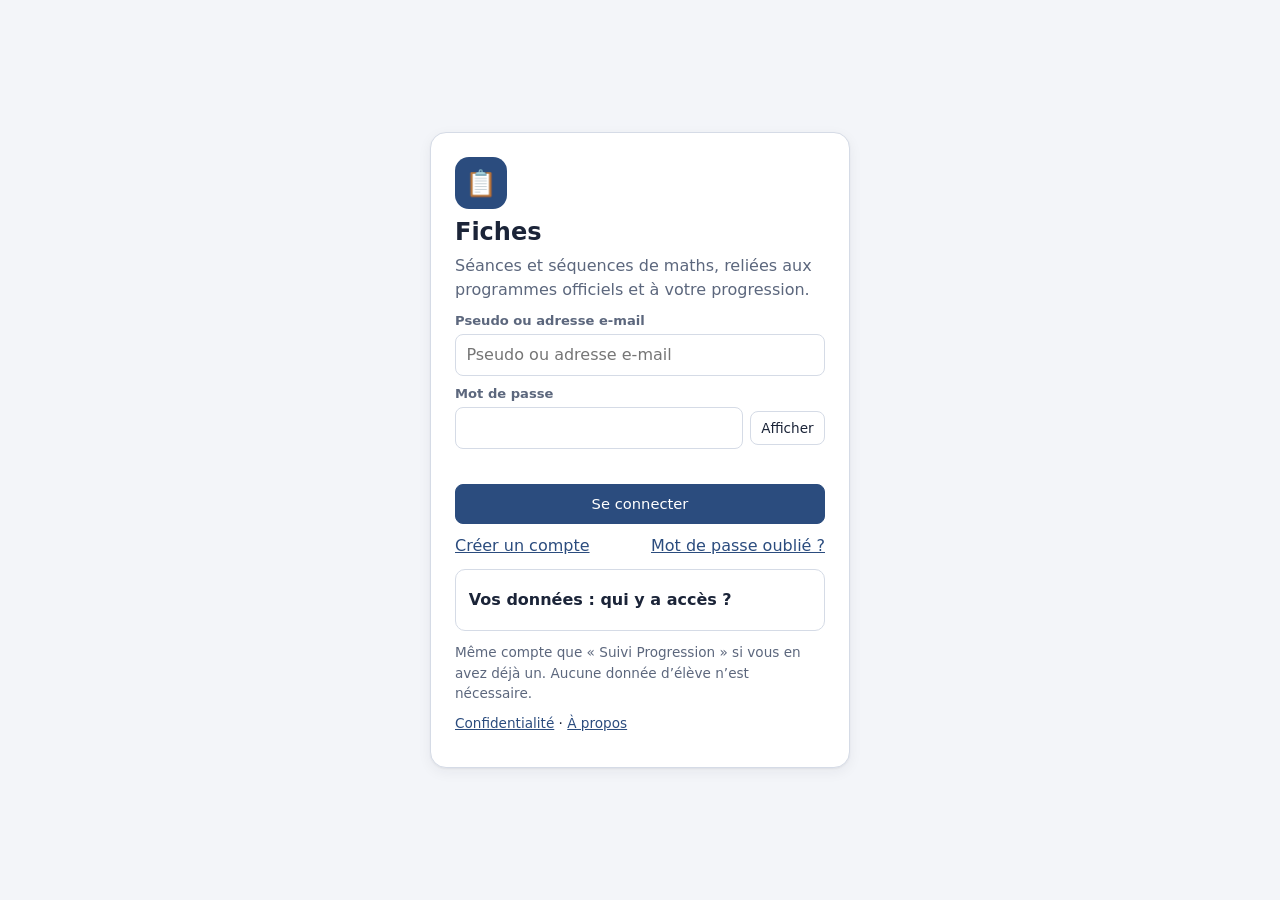
==== commit e5623fc3: "Connexion unifiée : pseudo ou e-mail, mot de passe de 12 caractères, suppression de compte, e-mail r" ====
--- a/index.html
+++ b/index.html
@@ -405,6 +405,13 @@
 .mb-row .tag.ok{color:var(--ok);border-color:var(--ok)}
 .mb-top{margin:.5rem 0}.mb-top>.mb,.mb-top>.lib-pick{padding:0 .6rem .6rem}
 
+/* ===== Bloc Compte (connexion, règles du mot de passe, données) ===== */
+.mdp-wrap{display:flex;gap:.4rem;align-items:center}.mdp-wrap .inp{flex:1;min-width:0}.mdp-voir{min-height:44px;white-space:nowrap}
+.regles{list-style:none;margin:.3rem 0;padding:0;display:grid;gap:.15rem;font-size:.88rem}.regles li{color:var(--muted)}.regles li.ok{color:var(--ok);font-weight:600}
+.pseudo-etat{min-height:1.2rem;margin:.2rem 0}
+.compte-donnees{margin:.7rem 0;border:1px solid var(--line);border-radius:10px;padding:.5rem .8rem}.compte-donnees summary{cursor:pointer;font-weight:600;min-height:44px;display:flex;align-items:center}
+.zone-mdp,.zone-creation{margin:.6rem 0}
+
 </style>
 </head>
 <body>
@@ -422,7 +429,7 @@
 /* ── 00-util.js ── */
 /* ═══ FICHES · utilitaires ═══ */
 'use strict';
-var APP = {"id":"seance","nom":"Fiches","version":"v1","build":"202611050652","prefix":"fiches_v1_","cache":"fiches-","manuels":false,"url":"https://tom-rougeaud.github.io/seance/","frere":{"nom":"Ma séance (mes manuels)","url":"https://tom-rougeaud.github.io/maseance/"},"palette":"marine"};
+var APP = {"id":"seance","nom":"Fiches","version":"v1","build":"202611211827","prefix":"fiches_v1_","cache":"fiches-","manuels":false,"url":"https://tom-rougeaud.github.io/seance/","frere":{"nom":"Ma séance (mes manuels)","url":"https://tom-rougeaud.github.io/maseance/"},"palette":"marine"};
 
 /* ── stockage local sécurisé (try/catch + repli en mémoire) ── */
 var Mem = {};
@@ -515,7 +522,7 @@
 'use strict';
 var Api = (function () {
   var CFG = (typeof FICHES_CONFIG !== 'undefined') ? FICHES_CONFIG : { SUPABASE_URL: '', SUPABASE_ANON_KEY: '' };
-  var session = null, listeners = [], refreshing = null;
+  var session = null, listeners = [], refreshing = null, mdpFaible = false;
 
   function configured() { return !!(CFG.SUPABASE_URL && CFG.SUPABASE_ANON_KEY && CFG.SUPABASE_URL.indexOf('http') === 0); }
   function onAuth(fn) { listeners.push(fn); }
@@ -590,10 +597,20 @@
   var auth = {
     signIn: function (email, password) {
       return fetch(CFG.SUPABASE_URL + '/auth/v1/token?grant_type=password', { method: 'POST', headers: headers({ 'Content-Type': 'application/json' }, true), body: JSON.stringify({ email: email, password: password }) })
-        .then(function (r) { return readBody(r).then(function (b) { if (!r.ok) throw httpErr(r, b); setSession(fromToken(b)); return session; }); }, function (e) { throw netErr(e); });
+        .then(function (r) { return readBody(r).then(function (b) { if (!r.ok) throw httpErr(r, b); mdpFaible = !!(b && b.weak_password); setSession(fromToken(b)); return session; }); }, function (e) { throw netErr(e); });
     },
-    signUp: function (email, password) {
-      return fetch(CFG.SUPABASE_URL + '/auth/v1/signup' + redirectQs(), { method: 'POST', headers: headers({ 'Content-Type': 'application/json' }, true), body: JSON.stringify({ email: email, password: password }) })
+    /* vrai si le serveur a signalé, à la dernière connexion, un mot de passe ne respectant plus la règle actuelle */
+    faible: function () { return mdpFaible; },
+    /* réglages publics du serveur d’authentification (ex. : comptes confirmés automatiquement ou non) ; null si indisponible */
+    reglages: function () {
+      return fetch(CFG.SUPABASE_URL + '/auth/v1/settings', { headers: headers(null, true) })
+        .then(function (r) { return r.ok ? readBody(r) : null; }).then(function (b) { return (b && typeof b === 'object') ? b : null; }, function () { return null; });
+    },
+    /* création de compte ; le pseudo éventuel est transmis en métadonnée et recopié dans le profil par la base */
+    signUp: function (email, password, pseudo) {
+      var corps = { email: email, password: password };
+      if (pseudo) corps.data = { pseudo: pseudo };
+      return fetch(CFG.SUPABASE_URL + '/auth/v1/signup' + redirectQs(), { method: 'POST', headers: headers({ 'Content-Type': 'application/json' }, true), body: JSON.stringify(corps) })
         .then(function (r) { return readBody(r).then(function (b) { if (!r.ok) throw httpErr(r, b); if (b && b.access_token) { setSession(fromToken(b)); return { connected: true }; } return { connected: false }; }); }, function (e) { throw netErr(e); });
     },
     recover: function (email) {
@@ -648,6 +665,293 @@
 
   return { configured: configured, onAuth: onAuth, restore: restore, user: user, uid: uidNow, auth: auth, rest: rest, storage: storage, call: call, session: function () { return session; }, refresh: refresh };
 })();
+
+/* ── 12-compte.js ── */
+/* =====================================================================
+   Projet : Fiches — bloc « Compte » commun  ·  Version : 1.0.0  ·  Date : 21/11/2026
+   Auteur : Tom Rougeaud  ·  Licence : CC BY-NC 4.0
+   Réalisé avec l’aide de l’IA : Claude Sonnet 5.5 (Anthropic)
+   Rôle : écran de connexion / création de compte, nouveau mot de passe,
+          carte « Compte » (changer le mot de passe, supprimer le compte).
+   Ce bloc est conçu pour être identique dans toutes les applis :
+   seule la section « ADAPTATEUR » ci-dessous change d’une appli à l’autre.
+   ===================================================================== */
+'use strict';
+var Compte = (function () {
+
+  /* ===== SECTION : ADAPTATEUR (à adapter pour chaque appli) ===== */
+  var ADAPTATEUR = {
+    /* ce que l’appli enregistre pour la personne (phrase affichée dans « Vos données ») */
+    contenu: 'vos classes, séquences, séances, liens et fichiers ajoutés',
+    /* fonction SQL qui efface les données de la personne et renvoie les chemins de fichiers à supprimer */
+    rpcEffacerDonnees: 'fs_effacer_mes_donnees',
+    /* adresse de la page de confidentialité de l’appli */
+    lienConfidentialite: '#/confidentialite'
+  };
+
+  /* ===== SECTION : Constantes ===== */
+  var DOMAINE_PSEUDO = 'pseudo.invalid';  /* faux domaine réservé (.invalid) : un pseudo n’a jamais de vraie adresse e-mail */
+  var LONGUEUR_MIN = 12;                  /* longueur minimale du mot de passe */
+  var OCTETS_MAX = 72;                    /* limite technique de bcrypt (hachage des mots de passe) */
+  var SYMBOLES = "!@#$%^&*()_+-=[]{};'\\:\"|<>?,./`~"; /* liste exacte des caractères spéciaux comptés par Supabase */
+  var DELAI_PSEUDO = 400;                 /* ms d’attente après la dernière frappe avant de vérifier le pseudo */
+
+  /* ===== SECTION : Règles (fonctions pures, testées dans Node) ===== */
+
+  /* Met un pseudo en forme : sans espaces autour, en minuscules. */
+  function normaliserPseudo(s) { return String(s == null ? '' : s).trim().toLowerCase(); }
+
+  /* Un pseudo valide : 3 à 20 caractères parmi a-z, 0-9, tiret et tiret bas. */
+  function pseudoValide(s) { return /^[a-z0-9_-]{3,20}$/.test(s); }
+
+  /* Vrai si l’identifiant saisi est une adresse e-mail (présence d’un @). */
+  function estEmail(s) { return String(s == null ? '' : s).indexOf('@') >= 0; }
+
+  /* Convertit l’identifiant saisi en « e-mail » de connexion :
+     une adresse reste telle quelle, un pseudo devient pseudo@pseudo.invalid. */
+  function identifiantVersEmail(id) {
+    id = String(id == null ? '' : id).trim();
+    return estEmail(id) ? id : normaliserPseudo(id) + '@' + DOMAINE_PSEUDO;
+  }
+
+  /* Nombre d’octets d’un texte en UTF-8 (un accent ou un emoji compte plus d’un octet). */
+  function octets(s) {
+    if (typeof TextEncoder !== 'undefined') return new TextEncoder().encode(s).length;
+    return unescape(encodeURIComponent(s)).length;
+  }
+
+  /* Évalue un mot de passe selon les règles : 12 caractères mini, minuscule, majuscule, chiffre, caractère spécial.
+     Les lettres sont comptées comme côté serveur (a-z / A-Z sans accent). */
+  function evaluerMdp(pw) {
+    pw = String(pw == null ? '' : pw);
+    var r = { longueur: pw.length >= LONGUEUR_MIN, minuscule: /[a-z]/.test(pw), majuscule: /[A-Z]/.test(pw), chiffre: /[0-9]/.test(pw), symbole: false, tropLong: octets(pw) > OCTETS_MAX };
+    for (var i = 0; i < pw.length; i++) { if (SYMBOLES.indexOf(pw.charAt(i)) >= 0) { r.symbole = true; break; } }
+    r.ok = r.longueur && r.minuscule && r.majuscule && r.chiffre && r.symbole && !r.tropLong;
+    return r;
+  }
+
+  /* ===== SECTION : Petits éléments d’interface ===== */
+
+  /* Champ mot de passe avec bouton « Afficher / Masquer » (accessible : aria-pressed). */
+  function champMdp(id, autocomplete) {
+    var input = h('input', { class: 'inp', type: 'password', id: id, autocomplete: autocomplete, autocapitalize: 'none', spellcheck: 'false', required: true });
+    var bouton = h('button', { class: 'btn ghost small mdp-voir', type: 'button', 'aria-pressed': 'false' }, 'Afficher');
+    bouton.addEventListener('click', function () {
+      var voir = input.type === 'password';
+      input.type = voir ? 'text' : 'password';
+      bouton.textContent = voir ? 'Masquer' : 'Afficher';
+      bouton.setAttribute('aria-pressed', voir ? 'true' : 'false');
+    });
+    return { wrap: h('div', { class: 'mdp-wrap' }, input, bouton), input: input };
+  }
+
+  /* Liste des règles du mot de passe : se coche en direct (✓ / ○, jamais la couleur seule). */
+  function listeRegles() {
+    var items = [['longueur', LONGUEUR_MIN + ' caractères au minimum'], ['minuscule', 'une lettre minuscule (a-z)'], ['majuscule', 'une lettre majuscule (A-Z)'], ['chiffre', 'un chiffre (0-9)'], ['symbole', 'un caractère spécial']];
+    var ul = h('ul', { class: 'regles' }), lis = {};
+    items.forEach(function (it) { lis[it[0]] = h('li', null, '○ ' + it[1]); ul.appendChild(lis[it[0]]); });
+    var aide = h('p', { class: 'small muted' }, 'Caractères spéciaux acceptés : ' + SYMBOLES.split('').join(' ') + ' — les lettres accentuées et signes comme é è à ç § ² € sont permis dans le mot de passe, mais ne comptent pas comme caractère spécial.');
+    var alerte = h('p', { class: 'small', role: 'status' });
+    function maj(pw) {
+      var r = evaluerMdp(pw);
+      items.forEach(function (it) { var ok = r[it[0]]; lis[it[0]].textContent = (ok ? '✓ ' : '○ ') + it[1]; lis[it[0]].className = ok ? 'ok' : ''; });
+      alerte.textContent = r.tropLong ? 'Mot de passe trop long (72 octets au maximum).' : '';
+      return r;
+    }
+    return { el: h('div', null, ul, aide, alerte), maj: maj };
+  }
+
+  /* Bloc dépliable « Vos données » : ce qui est enregistré, qui y accède, quels tiers, quels droits. */
+  function blocDonnees() {
+    return h('details', { class: 'compte-donnees' },
+      h('summary', null, 'Vos données : qui y a accès ?'),
+      h('ul', { class: 'small' },
+        h('li', null, h('strong', null, 'Enregistré : '), 'votre identifiant (pseudo ou adresse e-mail), votre mot de passe sous forme d’empreinte irréversible (nul ne peut le relire, pas même l’administrateur), et ' + ADAPTATEUR.contenu + '.'),
+        h('li', null, h('strong', null, 'Qui y accède : '), 'vous, avec votre compte. L’administrateur de la base (Tom Rougeaud) a techniquement accès aux données enregistrées, sauf aux mots de passe.'),
+        h('li', null, h('strong', null, 'Services tiers : '), 'Supabase (hébergement de la base de données et des comptes, serveurs situés en France) et GitHub Pages (hébergement des pages de l’appli, qui reçoit votre adresse IP comme tout site web). Aucun traceur, aucune publicité, aucun autre service.'),
+        h('li', null, h('strong', null, 'Vos droits : '), 'exporter vos données, les effacer, ou supprimer votre compte à tout moment (Réglages › Compte).')),
+      h('p', { class: 'small' }, h('a', { href: ADAPTATEUR.lienConfidentialite }, 'Lire la page Confidentialité')));
+  }
+
+  /* Traduit une erreur technique en message clair pour la personne. */
+  function messageErreur(err, mode) {
+    if (!err) return 'Un problème est survenu. Réessayez.';
+    if (err.silent && err.texte) return err.texte;
+    if (err.network) return 'Réseau indisponible. Réessayez.';
+    var m = String(err.message || '');
+    if (/Invalid login/i.test(m)) return 'Identifiant ou mot de passe incorrect.';
+    if (err.status === 429 || /rate limit|too many/i.test(m)) return 'Trop de tentatives : patientez quelques minutes avant de réessayer.';
+    if (/already registered|already been registered/i.test(m)) return 'Cet identifiant est déjà utilisé.';
+    if (/Database error saving new user/i.test(m)) return 'Ce pseudo vient d’être pris : choisissez-en un autre.';
+    if (/weak|password/i.test(m) && mode === 'up') return 'Mot de passe refusé par le serveur : ' + m;
+    return m || 'Un problème est survenu. Réessayez.';
+  }
+
+  /* ===== SECTION : Écran de connexion / création de compte ===== */
+  function connexion() {
+    var mode = 'in';        /* 'in' = se connecter, 'up' = créer un compte */
+    var minuteur = null, dernier = 0;
+
+    var ident = h('input', { class: 'inp', type: 'text', id: 'compte-id', autocomplete: 'username', autocapitalize: 'none', spellcheck: 'false', placeholder: 'Pseudo ou adresse e-mail', required: true });
+    var mdp = champMdp('compte-mdp', 'current-password');
+    var regles = listeRegles();
+    var aidePseudo = h('p', { class: 'small muted' }, 'Pseudo : 3 à 20 caractères — lettres minuscules, chiffres, tiret (-) et tiret bas (_), sans accent ni espace. Vous pouvez aussi utiliser une adresse e-mail.');
+    var etatPseudo = h('div', { class: 'pseudo-etat small', 'aria-live': 'polite' });
+    var msg = h('div', { class: 'auth-msg', role: 'alert' });
+    var btn = h('button', { class: 'btn primary wide', type: 'submit' }, 'Se connecter');
+    var bascule = h('button', { class: 'linklike', type: 'button' }, 'Créer un compte');
+    var oubli = h('button', { class: 'linklike', type: 'button' }, 'Mot de passe oublié ?');
+    var zoneCreation = h('div', { class: 'zone-creation', hidden: true }, aidePseudo, etatPseudo, regles.el);
+
+    /* Passe d’un mode à l’autre en adaptant les champs et les textes. */
+    function changerMode(m) {
+      mode = m;
+      btn.textContent = m === 'in' ? 'Se connecter' : 'Créer mon compte';
+      bascule.textContent = m === 'in' ? 'Créer un compte' : 'J’ai déjà un compte';
+      mdp.input.setAttribute('autocomplete', m === 'in' ? 'current-password' : 'new-password');
+      ident.setAttribute('autocomplete', m === 'in' ? 'username' : 'off');
+      zoneCreation.hidden = (m === 'in');
+      oubli.hidden = (m !== 'in');
+      msg.className = 'auth-msg'; msg.textContent = ''; etatPseudo.textContent = '';
+    }
+    bascule.onclick = function () { changerMode(mode === 'in' ? 'up' : 'in'); };
+
+    /* Vérifie la disponibilité du pseudo auprès de la base (réponse vrai/faux uniquement).
+       Renvoie une promesse : true (libre), false (refusé) ou null (indéterminé). */
+    function verifierPseudo(valeur) {
+      var v = normaliserPseudo(valeur);
+      if (!v) { etatPseudo.textContent = ''; return Promise.resolve(null); }
+      if (estEmail(v)) { etatPseudo.textContent = 'Compte avec adresse e-mail.'; return Promise.resolve(null); }
+      if (!pseudoValide(v)) { etatPseudo.textContent = '✗ Format non valide : 3 à 20 caractères (a-z, 0-9, - et _).'; return Promise.resolve(false); }
+      etatPseudo.textContent = 'Vérification…';
+      var n = ++dernier;   /* ignore les réponses devenues périmées si la personne a continué à taper */
+      return Api.rest.rpc('pseudo_disponible', { p: v }).then(function (ok) {
+        if (n !== dernier) return null;
+        etatPseudo.textContent = ok === true ? '✓ Pseudo disponible' : '✗ Pseudo déjà pris ou non autorisé';
+        return ok === true;
+      }, function () { if (n === dernier) etatPseudo.textContent = 'Vérification impossible (réseau). Réessayez.'; return null; });
+    }
+    ident.addEventListener('input', function () {
+      if (mode !== 'up') return;
+      clearTimeout(minuteur);
+      minuteur = setTimeout(function () { verifierPseudo(ident.value); }, DELAI_PSEUDO);
+    });
+    mdp.input.addEventListener('input', function () { if (mode === 'up') regles.maj(mdp.input.value); });
+
+    oubli.onclick = function () {
+      var id = ident.value.trim();
+      msg.className = 'auth-msg';
+      if (!id) { msg.textContent = 'Saisissez d’abord votre pseudo ou votre adresse e-mail.'; return; }
+      if (!estEmail(id)) { msg.textContent = 'Compte à pseudo : aucune adresse e-mail n’est enregistrée, la réinitialisation automatique est impossible. Demandez à l’administrateur de l’appli de réinitialiser votre mot de passe.'; return; }
+      Api.auth.recover(id).then(function () { msg.className = 'auth-msg ok'; msg.textContent = 'Si ce compte existe, un e-mail de réinitialisation vient d’être envoyé.'; }, function (e) { msg.textContent = messageErreur(e, 'in'); });
+    };
+
+    /* Inscription : vérifie les règles, puis crée le compte (pseudo ou e-mail). */
+    function inscrire(id, pw) {
+      if (!evaluerMdp(pw).ok) return Promise.reject({ silent: true, texte: 'Le mot de passe ne respecte pas toutes les règles de la liste.' });
+      if (estEmail(id)) return Api.auth.signUp(id, pw).then(function (r) { return { connecte: r.connected, email: true }; });
+      var v = normaliserPseudo(id);
+      if (!pseudoValide(v)) return Promise.reject({ silent: true, texte: 'Pseudo non valide : 3 à 20 caractères (a-z, 0-9, - et _).' });
+      /* Un pseudo n’a pas d’e-mail à confirmer : on vérifie que le serveur l’accepte AVANT de créer le compte,
+         pour ne pas laisser un compte inutilisable qui bloquerait le pseudo. */
+      return Api.auth.reglages().then(function (s) {
+        if (s && s.mailer_autoconfirm === false) throw { silent: true, texte: 'Les comptes à pseudo ne sont pas encore activés sur cette appli. Utilisez une adresse e-mail ou contactez l’administrateur.' };
+        return verifierPseudo(v);
+      }).then(function (libre) {
+        if (libre !== true) throw { silent: true, texte: 'Ce pseudo n’est pas disponible : choisissez-en un autre.' };
+        return Api.auth.signUp(identifiantVersEmail(v), pw, v);
+      }).then(function (r) { return { connecte: r.connected, email: false }; });
+    }
+
+    var form = h('form', { class: 'auth-card', autocomplete: 'on', onsubmit: function (e) {
+      e.preventDefault(); msg.className = 'auth-msg'; msg.textContent = ''; btn.disabled = true;
+      if (!Api.configured()) { msg.textContent = 'La base n’est pas configurée (config.js).'; btn.disabled = false; return; }
+      var id = ident.value.trim(), pw = mdp.input.value;
+      var p = mode === 'in'
+        ? Api.auth.signIn(identifiantVersEmail(id), pw).then(function () {
+            /* ancien mot de passe qui ne respecte plus la règle actuelle : on prévient sans bloquer l’accès */
+            if (Api.auth.faible()) UI.toast('Votre mot de passe ne respecte plus la règle actuelle : changez-le dans Réglages › Compte.');
+            Main.afterLogin();
+          })
+        : inscrire(id, pw).then(function (r) {
+            if (!r.connecte) { msg.className = 'auth-msg ok'; msg.textContent = 'Compte créé : confirmez votre adresse via l’e-mail reçu, puis connectez-vous.'; changerMode('in'); return; }
+            Main.afterLogin();
+          });
+      p.then(null, function (err) { msg.textContent = messageErreur(err, mode); }).then(function () { btn.disabled = false; });
+    } },
+      h('div', { class: 'auth-logo' }, APP.manuels ? '📘' : '📋'), h('h1', null, APP.nom),
+      h('p', { class: 'muted' }, APP.manuels ? 'Séances de maths construites sur mes manuels : chapitres, pages, exercices et liens.' : 'Séances et séquences de maths, reliées aux programmes officiels et à votre progression.'),
+      UI.field('Pseudo ou adresse e-mail', ident), UI.field('Mot de passe', mdp.wrap), zoneCreation, msg, btn,
+      h('div', { class: 'auth-links' }, bascule, oubli),
+      blocDonnees(),
+      h('p', { class: 'muted small' }, 'Même compte que « Suivi Progression » si vous en avez déjà un. Aucune donnée d’élève n’est nécessaire.'),
+      h('p', { class: 'small' }, h('a', { href: '#/confidentialite' }, 'Confidentialité'), ' · ', h('a', { href: '#/apropos' }, 'À propos')));
+    return h('div', { class: 'auth-wrap' }, form);
+  }
+
+  /* ===== SECTION : Formulaire « nouveau mot de passe » (réutilisé deux fois) ===== */
+  function formulaireNouveauMdp(auSucces) {
+    var p1 = champMdp('compte-nouveau', 'new-password'), p2 = champMdp('compte-confirmation', 'new-password');
+    var regles = listeRegles();
+    var msg = h('div', { class: 'auth-msg', role: 'alert' });
+    var btn = h('button', { class: 'btn primary wide', type: 'submit' }, 'Enregistrer le mot de passe');
+    p1.input.addEventListener('input', function () { regles.maj(p1.input.value); });
+    return h('form', { class: 'form-mdp', onsubmit: function (e) {
+      e.preventDefault(); msg.className = 'auth-msg'; msg.textContent = '';
+      if (!evaluerMdp(p1.input.value).ok) { msg.textContent = 'Le mot de passe ne respecte pas toutes les règles de la liste.'; return; }
+      if (p1.input.value !== p2.input.value) { msg.textContent = 'Les deux mots de passe sont différents.'; return; }
+      btn.disabled = true;
+      Api.auth.updatePassword(p1.input.value).then(function () { auSucces(); }, function (err) { msg.textContent = messageErreur(err, 'up'); btn.disabled = false; });
+    } }, UI.field('Nouveau mot de passe', p1.wrap), regles.el, UI.field('Confirmation', p2.wrap), msg, btn);
+  }
+
+  /* Écran affiché après le lien « mot de passe oublié » reçu par e-mail. */
+  function nouveauMdp() {
+    return h('div', { class: 'auth-wrap' }, h('div', { class: 'auth-card' },
+      h('div', { class: 'auth-logo' }, '🔑'), h('h1', null, 'Nouveau mot de passe'), h('p', { class: 'muted' }, 'Choisissez un mot de passe pour votre compte.'),
+      formulaireNouveauMdp(function () { Main.afterLogin(); })));
+  }
+
+  /* ===== SECTION : Carte « Compte » dans les Réglages ===== */
+
+  /* Supprime les fichiers de la personne (par lots de 50), puis son compte : tout est effacé en cascade côté base. */
+  function supprimerCompte() {
+    UI.promptText('Supprimer mon compte', { help: 'Supprime définitivement votre compte et toutes vos données (classes, fiches, ressources et fichiers). Cette action est irréversible. Tapez SUPPRIMER pour confirmer. Pensez à exporter une sauvegarde avant.', placeholder: 'SUPPRIMER', ok: 'Supprimer définitivement' }).then(function (v) {
+      if (v === null) return;
+      if (v.trim() !== 'SUPPRIMER') { UI.toast('Confirmation incorrecte : rien n’a été supprimé.'); return; }
+      Api.rest.rpc(ADAPTATEUR.rpcEffacerDonnees, {}).then(function (paths) {
+        paths = (Array.isArray(paths) ? paths : []).filter(function (p) { return typeof p === 'string'; });
+        var lots = []; for (var i = 0; i < paths.length; i += 50) lots.push(paths.slice(i, i + 50));
+        return lots.reduce(function (p, lot) { return p.then(function () { return Api.storage.remove(lot).catch(function () { /* fichier déjà supprimé */ }); }); }, Promise.resolve());
+      }).then(function () { return Api.rest.rpc('delete_user', {}); }).then(function () {
+        DB.reset(); Main.logout(true); UI.toast('Votre compte a été supprimé.');
+      }, function (e) { UI.toast('Échec de la suppression : ' + (e && e.message || e), 'err'); });
+    });
+  }
+
+  /* Carte « Compte » : identifiant, changement de mot de passe, déconnexion, suppression. */
+  function carte() {
+    var u = Api.user() || {}, email = String(u.email || ''), suffixe = '@' + DOMAINE_PSEUDO;
+    var estPseudo = email.slice(-suffixe.length) === suffixe;
+    var zone = h('div', { class: 'zone-mdp', hidden: true }, formulaireNouveauMdp(function () { zone.hidden = true; UI.toast('Mot de passe modifié.'); }));
+    return h('section', { class: 'card' }, h('h2', null, 'Compte'),
+      h('p', null, (estPseudo ? 'Pseudo : ' : 'Adresse e-mail : ') + (estPseudo ? email.slice(0, -suffixe.length) : email)),
+      h('div', { class: 'row-gap' },
+        h('button', { class: 'btn', type: 'button', onclick: function () { zone.hidden = !zone.hidden; } }, '🔑 Changer mon mot de passe'),
+        h('button', { class: 'btn', type: 'button', onclick: function () { Main.logout(); } }, 'Se déconnecter'),
+        h('button', { class: 'btn danger', type: 'button', onclick: supprimerCompte }, '🗑 Supprimer mon compte')),
+      zone, blocDonnees());
+  }
+
+  /* ===== SECTION : Interface publique du bloc ===== */
+  return {
+    connexion: connexion, nouveauMdp: nouveauMdp, carte: carte,
+    regles: { normaliserPseudo: normaliserPseudo, pseudoValide: pseudoValide, estEmail: estEmail, identifiantVersEmail: identifiantVersEmail, evaluerMdp: evaluerMdp, SYMBOLES: SYMBOLES }
+  };
+})();
+
+/* Export pour les tests Node (sans effet dans le navigateur, où « module » n’existe pas). */
+if (typeof module !== 'undefined' && module.exports) module.exports = Compte.regles;
 
 /* ── 20-store.js ── */
 /* ═══ FICHES · données en mémoire, file d’attente d’enregistrement, hors connexion ═══ */
@@ -2013,50 +2317,9 @@
     h('div', { class: 'ph-row' }, h('div', null, h('h1', null, title), sub ? h('div', { class: 'muted' }, sub) : null), h('div', { class: 'ph-actions' }, actions || [])));
 }
 
-/* ═══ Connexion ═══ */
-Views.auth = function () {
-  var mode = 'in';
-  var email = h('input', { class: 'inp', type: 'email', autocomplete: 'email', placeholder: 'prenom.nom@ac-dijon.fr', required: true });
-  var pass = h('input', { class: 'inp', type: 'password', autocomplete: 'current-password', placeholder: 'Mot de passe', required: true });
-  var msg = h('div', { class: 'auth-msg', role: 'alert' });
-  var btn = h('button', { class: 'btn primary wide', type: 'submit' }, 'Se connecter');
-  var toggle = h('button', { class: 'linklike', type: 'button' }, 'Créer un compte');
-  var forgot = h('button', { class: 'linklike', type: 'button' }, 'Mot de passe oublié ?');
-  function setMode(m) { mode = m; btn.textContent = m === 'in' ? 'Se connecter' : 'Créer mon compte'; toggle.textContent = m === 'in' ? 'Créer un compte' : 'J’ai déjà un compte'; pass.autocomplete = m === 'in' ? 'current-password' : 'new-password'; msg.textContent = ''; }
-  toggle.onclick = function () { setMode(mode === 'in' ? 'up' : 'in'); };
-  forgot.onclick = function () {
-    if (!email.value.trim()) { msg.textContent = 'Saisissez d’abord votre adresse e-mail.'; return; }
-    Api.auth.recover(email.value.trim()).then(function () { msg.className = 'auth-msg ok'; msg.textContent = 'Un e-mail de réinitialisation vient d’être envoyé.'; }, function (e) { msg.className = 'auth-msg'; msg.textContent = e.message; });
-  };
-  var form = h('form', { class: 'auth-card', onsubmit: function (e) {
-    e.preventDefault(); msg.className = 'auth-msg'; msg.textContent = ''; btn.disabled = true;
-    if (!Api.configured()) { msg.textContent = 'La base n’est pas configurée (config.js).'; btn.disabled = false; return; }
-    var p = mode === 'in' ? Api.auth.signIn(email.value.trim(), pass.value) : Api.auth.signUp(email.value.trim(), pass.value).then(function (r) { if (!r.connected) { msg.className = 'auth-msg ok'; msg.textContent = 'Compte créé : confirmez votre adresse via l’e-mail reçu, puis connectez-vous.'; setMode('in'); throw { silent: true }; } });
-    p.then(function () { Main.afterLogin(); }, function (err) { if (err && err.silent) return; msg.textContent = err.network ? 'Réseau indisponible. Réessayez.' : (/Invalid login/i.test(err.message) ? 'E-mail ou mot de passe incorrect.' : err.message); }).then(function () { btn.disabled = false; });
-  } },
-    h('div', { class: 'auth-logo' }, APP.manuels ? '📘' : '📋'), h('h1', null, APP.nom), h('p', { class: 'muted' }, APP.manuels ? 'Séances de maths construites sur mes manuels : chapitres, pages, exercices et liens.' : 'Séances et séquences de maths, reliées aux programmes officiels et à votre progression.'),
-    UI.field('Adresse e-mail', email), UI.field('Mot de passe', pass), msg, btn,
-    h('div', { class: 'auth-links' }, toggle, forgot),
-    h('p', { class: 'muted small' }, 'Même compte que « Suivi Progression » si vous en avez déjà un. Aucune donnée d’élève n’est nécessaire.'),
-    h('p', { class: 'small' }, h('a', { href: '#/confidentialite' }, 'Confidentialité'), ' · ', h('a', { href: '#/apropos' }, 'À propos')));
-  return h('div', { class: 'auth-wrap' }, form);
-};
-
-/* ═══ Nouveau mot de passe (lien « mot de passe oublié ») ═══ */
-Views.newPassword = function () {
-  var p1 = h('input', { class: 'inp', type: 'password', autocomplete: 'new-password', placeholder: 'Nouveau mot de passe (8 caractères minimum)', required: true });
-  var p2 = h('input', { class: 'inp', type: 'password', autocomplete: 'new-password', placeholder: 'Répétez le mot de passe', required: true });
-  var msg = h('div', { class: 'auth-msg', role: 'alert' });
-  var btn = h('button', { class: 'btn primary wide', type: 'submit' }, 'Enregistrer le mot de passe');
-  var form = h('form', { class: 'auth-card', onsubmit: function (e) {
-    e.preventDefault(); msg.textContent = '';
-    if (p1.value.length < 8) { msg.textContent = 'Au moins 8 caractères.'; return; }
-    if (p1.value !== p2.value) { msg.textContent = 'Les deux mots de passe sont différents.'; return; }
-    btn.disabled = true;
-    Api.auth.updatePassword(p1.value).then(function () { Main.afterLogin(); }, function (err) { msg.textContent = err.network ? 'Réseau indisponible. Réessayez.' : err.message; btn.disabled = false; });
-  } }, h('div', { class: 'auth-logo' }, '🔑'), h('h1', null, 'Nouveau mot de passe'), h('p', { class: 'muted' }, 'Choisissez un mot de passe pour votre compte.'), UI.field('Nouveau mot de passe', p1), UI.field('Confirmation', p2), msg, btn);
-  return h('div', { class: 'auth-wrap' }, form);
-};
+/* ═══ Connexion et nouveau mot de passe : écrans fournis par le bloc commun « Compte » (12-compte.js) ═══ */
+Views.auth = function () { return Compte.connexion(); };
+Views.newPassword = function () { return Compte.nouveauMdp(); };
 
 /* ═══ Tableau de bord ═══ */
 Views.dashboard = function () {
@@ -3031,7 +3294,7 @@
     h('p', { class: 'small muted' }, DB.list('fs_classes').length + ' classes · ' + DB.list('fs_sequences').length + ' séquences · ' + DB.list('fs_seances').length + ' séances · ' + DB.list('fs_ressources').length + ' ressources')));
 
   /* compte */
-  root.appendChild(h('section', { class: 'card' }, h('h2', null, 'Compte'), h('p', null, Api.user() && Api.user().email ? Api.user().email : ''), h('button', { class: 'btn', type: 'button', onclick: function () { Main.logout(); } }, 'Se déconnecter')));
+  root.appendChild(Compte.carte());
   root.appendChild(h('p', { class: 'small center' }, h('a', { href: '#/apropos' }, 'À propos'), ' · ', h('a', { href: '#/confidentialite' }, 'Confidentialité'), ' · ' + Upd.label()));
   return root;
 };
@@ -3052,7 +3315,7 @@
     h('p', null, 'Le calendrier zone A 2026-2027 est proposé comme point de départ (source : ', h('a', { href: 'https://www.service-public.gouv.fr/particuliers/vosdroits/F1727', target: '_blank', rel: 'noopener noreferrer' }, 'service-public.gouv.fr'), '). Adaptez-le à votre établissement : PFMP, examens, journées banalisées.'),
     h('h3', null, 'Licence et auteur'),
     h('p', null, 'Créé par Tom Rougeaud, professeur de mathématiques-sciences. Licence ', h('a', { href: 'https://creativecommons.org/licenses/by-nc/4.0/deed.fr', target: '_blank', rel: 'noopener noreferrer' }, 'CC BY-NC 4.0'), ' : réutilisation libre avec mention de l’auteur, hors usage commercial.'),
-    h('p', null, h('a', { href: 'https://tom-rougeaud.github.io/casier/', target: '_blank', rel: 'noopener noreferrer' }, 'Le casier'), ' · ', h('a', { href: 'https://www.linkedin.com/in/tomrougeaud/', target: '_blank', rel: 'noopener noreferrer' }, 'LinkedIn'), ' · ', h('a', { href: 'mailto:tom.rougeaud.education@gmail.com' }, 'Contact')),
+    h('p', null, h('a', { href: 'https://tom-rougeaud.github.io/casier/', target: '_blank', rel: 'noopener noreferrer' }, 'Le casier'), ' · ', h('a', { href: 'https://www.linkedin.com/in/tomrougeaud/', target: '_blank', rel: 'noopener noreferrer' }, 'Contact (LinkedIn)')),
     h('p', { class: 'small muted' }, Upd.label() + ' · référentiels du ' + (Ref.raw().version || ''))));
   return root;
 };
@@ -3062,15 +3325,19 @@
   var root = h('div', { class: 'page narrow' });
   root.appendChild(pageHead('Confidentialité', null, [], [Api.user() ? '#/reglages' : '#/', 'Retour']));
   root.appendChild(h('section', { class: 'card prose' },
+    h('h3', null, 'Qui est responsable'),
+    h('p', null, 'Tom Rougeaud, auteur de l’appli (contact : voir la page À propos).'),
     h('h3', null, 'Ce qui est enregistré'),
-    h('p', null, 'Votre adresse e-mail (pour la connexion), vos classes (nom, niveau, créneaux), vos séquences, séances, liens et fichiers que vous ajoutez. ', h('strong', null, 'Aucune donnée d’élève'), ' (nom, note, photo) n’est demandée : n’en saisissez pas dans les champs libres.'),
-    h('h3', null, 'Où'),
-    h('p', null, 'Dans votre base Supabase (hébergement sécurisé, accès protégé par des règles par utilisateur : seul votre compte lit et écrit vos lignes et vos fichiers). Une copie est gardée dans le stockage local de cet appareil pour le mode hors connexion.'),
-    h('h3', null, 'Ce qui n’est pas fait'),
-    h('p', null, 'Pas de traceur, pas de statistiques, pas de publicité, pas de police ou script chargé depuis un service tiers. Les vidéos YouTube sont enregistrées comme liens « sans cookies » et ne sont jamais intégrées automatiquement : rien n’est chargé tant que vous n’ouvrez pas le lien.'),
+    h('p', null, 'Votre identifiant (un pseudo ou une adresse e-mail), votre mot de passe sous forme d’empreinte irréversible (nul ne peut le relire, pas même l’administrateur), puis vos classes (nom, niveau, créneaux), séquences, séances, liens et fichiers que vous ajoutez. ', h('strong', null, 'Aucune donnée d’élève'), ' (nom, note, photo) n’est demandée : n’en saisissez pas dans les champs libres.'),
+    h('h3', null, 'Où et qui peut y accéder'),
+    h('p', null, 'Dans la base Supabase de l’appli (serveurs situés en France). Chaque compte lit et écrit uniquement ses propres lignes et ses propres fichiers. L’administrateur de la base (Tom Rougeaud) a techniquement accès aux données enregistrées, sauf aux mots de passe. Une copie est gardée dans le stockage local de cet appareil pour le mode hors connexion.'),
+    h('h3', null, 'Services tiers'),
+    h('p', null, 'Supabase (hébergement de la base de données et des comptes) et GitHub Pages (hébergement des pages de l’appli : il reçoit votre adresse IP comme tout site web et peut tenir des journaux techniques). Aucun autre service : pas de traceur, pas de statistiques, pas de publicité, pas de police ou script chargé depuis un service tiers. Les vidéos YouTube sont enregistrées comme liens « sans cookies » et ne sont jamais intégrées automatiquement : rien n’est chargé tant que vous n’ouvrez pas le lien.'),
+    h('h3', null, 'Mot de passe oublié'),
+    h('p', null, 'Compte avec adresse e-mail : un lien de réinitialisation est envoyé à cette adresse. Compte avec pseudo : aucune adresse n’étant enregistrée, la réinitialisation est faite par l’administrateur de l’appli, à votre demande.'),
     h('h3', null, 'Vos droits'),
-    h('p', null, 'Export complet en JSON et effacement de toutes vos données (lignes et fichiers) depuis Réglages. Suppression du compte : sur demande par e-mail.'),
-    h('p', { class: 'small muted' }, 'Contact : tom.rougeaud.education@gmail.com')));
+    h('p', null, 'Depuis Réglages : export complet en JSON, effacement de toutes vos données (lignes et fichiers), et suppression de votre compte (tout est alors effacé définitivement, immédiatement).'),
+    h('p', { class: 'small muted' }, 'Dernière mise à jour : 21/11/2026.')));
   return root;
 };
 
@@ -3974,7 +4241,7 @@
     var classes = Cls.actives(); if (!classes.length) { UI.toast('Créez d’abord une classe.'); return; }
     var cl = opt.cl || Cls.get(Store.get('last_class')) || classes[0]; if (cl.archive) cl = classes[0];
     var load = opt.mode === 'load', picked = {}, tab = (Man.has(cl.niveau_id) ? 'man' : 'prog'), q = '', withDate = true;
-    var wrap = h('div', { class: 'tpl' }), list = h('div', { class: 'tpl-list' }), count = h('span', { class: 'muted small' });
+    var openCh = {}, wrap = h('div', { class: 'tpl' }), list = h('div', { class: 'tpl-list' }), count = h('span', { class: 'muted small' });
     var api;
     function nPicked() { return Object.keys(picked).length; }
     function updCount() { count.textContent = load ? '' : nPicked() + ' séance' + (nPicked() > 1 ? 's' : '') + ' sélectionnée' + (nPicked() > 1 ? 's' : ''); }
@@ -4013,9 +4280,14 @@
     function manBlock(ch, open0) {
       var box = h('div', { class: 'tpl-chap' }), filled = false, man = Man.get(cl.niveau_id);
       var det = h('details', { class: 'tpl-chapd', open: open0 ? true : null }, h('summary', null, h('strong', null, 'Ch. ' + ch.n + ' · ' + ch.titre), h('span', { class: 'muted small' }, '  ' + Man.pg([ch.page, ch.fin]) + ' · ' + plural(ch.notions.length, 'notion') + ' · ' + plural(ch.exos.length, 'exercice'))));
-      function fill() { if (filled) return; filled = true; Man.specs(cl, ch).forEach(function (sp) { box.appendChild(card(sp, { id: sp.id, sub: sp.sub })); }); }
-      det.addEventListener('toggle', function () { if (det.open) fill(); });
-      det.appendChild(box); if (open0) fill();
+      function fill() {
+        if (filled) return; filled = true;
+        var sps = Man.specs(cl, ch);
+        if (!load && sps.length) box.appendChild(h('div', { class: 'row-gap' }, h('button', { class: 'btn small ghost', type: 'button', onclick: function () { var all = sps.every(function (sp) { return picked[sp.id]; }); sps.forEach(function (sp) { if (all) delete picked[sp.id]; else picked[sp.id] = { spec: sp }; }); updCount(); clear(list); drawMan(); } }, '☑ Tout le chapitre (' + sps.length + ' séances)')));
+        sps.forEach(function (sp) { box.appendChild(card(sp, { id: sp.id, sub: sp.sub })); });
+      }
+      det.addEventListener('toggle', function () { openCh[ch.n] = det.open; if (det.open) fill(); });
+      det.appendChild(box); if (open0 || openCh[ch.n]) { det.open = true; fill(); }
       return det;
     }
     function drawMan() {
@@ -4025,6 +4297,11 @@
       (opt.chapIds || []).forEach(function (bid) { var m = Manuels.get(cl.niveau_id); if (m) m.chap.forEach(function (c) { if (c.refs.indexOf(bid) >= 0) pre[c.n] = true; }); });
       var chaps = man.chapitres.filter(function (c) { return !ql || (c.titre + ' ' + c.notions.map(function (n) { return n.titre; }).join(' ') + ' ' + c.exos.map(function (e) { return e.titre; }).join(' ')).toLowerCase().indexOf(ql) >= 0; });
       list.appendChild(h('p', { class: 'muted small' }, man.nom + ' : une séance d’1 h par notion (« Je découvre » → « Je retiens » → exercices), une séance de défis et une séance de contrôle par chapitre.'));
+      if (!load) {
+        var allSp = []; man.chapitres.forEach(function (c) { Man.specs(cl, c).forEach(function (sp) { allSp.push(sp); }); });
+        var every = allSp.length && allSp.every(function (sp) { return picked[sp.id]; });
+        list.appendChild(h('div', { class: 'row-gap' }, h('button', { class: 'btn small c1', type: 'button', title: 'Sélectionne toutes les séances d’1 h du manuel, chapitre après chapitre', onclick: function () { allSp.forEach(function (sp) { if (every) delete picked[sp.id]; else picked[sp.id] = { spec: sp }; }); updCount(); clear(list); drawMan(); } }, every ? '☐ Tout désélectionner' : '☑ Tout le manuel (' + allSp.length + ' séances)')));
+      }
       chaps.forEach(function (c) { list.appendChild(manBlock(c, pre[c.n] || (!!ql && chaps.length <= 3))); });
       if (!chaps.length) list.appendChild(h('p', { class: 'muted' }, 'Aucun chapitre ne correspond.'));
     }
@@ -4354,24 +4631,39 @@
       d.manuel = { chap: ch.n, notions: mn.notions, exos: mn.exos };
       return { d: d, spec: { id: man.id + '.' + ch.n + '#' + rang, type: type, duree: 60, titre: 'Ch. ' + ch.n + ' — ' + head, rang: rang, total: tot, data: d } };
     }
+    var defisCh = ch.exos.filter(function (e) { return e.type === 'defi'; });
+    function txtEx(a) { return a.map(exoTxt).join(' ; '); }
     ch.notions.forEach(function (n) {
       var ex = ch.exos.filter(function (e) { return e.notion === n.n && core(e); });
+      var meca = ex.filter(function (e) { return e.niv === 'meca'; }), prog = ex.filter(function (e) { return e.niv === 'prog'; }), main = ex.filter(function (e) { return e.niv !== 'meca'; });
+      var guid = ex.filter(function (e) { return e.niv === 'guide'; });
+      var vars = ch.exos.filter(function (e) { return e.notion === n.n && e.niv === 'variante'; });
       var b = base('cours', n.titre, n.titre, { notions: [n.n], exos: ex.map(function (e) { return e.n; }) }), d = b.d;
-      d.objectif = 'À la fin de la séance, l’élève sait : ' + n.titre.charAt(0).toLowerCase() + n.titre.slice(1) + '.';
+      var inf = /^[A-ZÉÈ][a-zéèêëàâîïôûç]+(er|ir|re)$/.test(n.titre.split(/[\s’']/)[0]);
+      d.objectif = 'À la fin de la séance, l’élève sait : ' + (inf ? n.titre.charAt(0).toLowerCase() + n.titre.slice(1) : 'utiliser la notion « ' + n.titre + ' »') + '.';
       d.chapitres = [];
       var fake = { data: d, type: 'cours' }; sync(fake, cl); d.items = fake.data.items; d.chapitres = fake.data.chapitres;
       d.comp_manual = false;
-      d.prerequis = rang > 1 ? 'Notion précédente du chapitre ' + ch.n + ' (manuel ' + pg(ch.notions[rang - 2] ? ch.notions[rang - 2].pages : null) + ').' : '';
-      var ph = defaultPhases('cours', 60);
-      ph.forEach(function (x) {
-        if (x.phase === 'accroche' || x.phase === 'recherche') x.contenu = 'Activité « Je découvre » du manuel (' + pg(n.pages[0]) + ') : ' + n.titre + '.';
-        else if (x.phase === 'cours') x.contenu = 'Institutionnalisation avec « Je retiens » (' + pg(n.pages[1]) + ') : ' + n.titre + '.';
-        else if (x.phase === 'exercices') x.contenu = ex.length ? 'Exercices du manuel : ' + ex.map(exoTxt).join(' ; ') + '.' : 'Exercices d’application du chapitre ' + ch.n + ' (choisir dans « Je m’entraîne »).';
-        else if (x.phase === 'automatismes') x.contenu = 'Questions flash en lien avec le chapitre ' + ch.n + '.';
-        else if (x.phase === 'bilan') x.contenu = 'Bilan : ce qu’il faut retenir (' + n.titre + ').';
-      });
+      d.prerequis = rang > 1 && ch.notions[rang - 2] ? 'Notion précédente du chapitre ' + ch.n + ' : « ' + ch.notions[rang - 2].titre + ' » (manuel ' + pg(ch.notions[rang - 2].pages) + ').' : (ch.n > 1 ? 'Chapitres précédents du manuel (calculs de base).' : '');
+      if (prog.length && (d.materiel || []).indexOf('ordi') < 0) d.materiel = (d.materiel || []).concat(['ordi']);
+      var pv = rang > 1 ? ch.notions[rang - 2] : null;
+      var ph = [
+        { phase: 'automatismes', duree: 5, orga: 'individuel', contenu: pv ? 'Rappel flash (3 questions) sur la notion précédente : « ' + pv.titre + ' » (manuel ' + pg(pv.pages) + ').' : 'Questions flash (3 questions) sur les calculs de base du chapitre ' + ch.n + '.' },
+        { phase: 'recherche', duree: 15, orga: 'binomes', contenu: 'Activité « Je découvre » du manuel (' + pg(n.pages[0]) + ') : ' + n.titre + '. Les binômes cherchent, puis un binôme présente sa démarche.' },
+        { phase: 'cours', duree: 10, orga: 'collectif', contenu: 'Mise en commun et institutionnalisation avec « Je retiens » (' + pg(n.pages[1]) + ') : ' + n.titre + '. Les élèves complètent leur trace écrite.' }
+      ];
+      if (meca.length) ph.push({ phase: 'automatismes', duree: 10, orga: 'individuel', contenu: 'Calculs sans contexte (mécaniques) : ' + txtEx(meca) + '. Correction rapide au tableau.' });
+      if (main.length) ph.push({ phase: 'exercices', duree: meca.length ? 15 : 25, orga: 'individuel', contenu: 'Exercices du manuel : ' + txtEx(main) + '.' + (guid.length ? ' Les exercices guidés (' + guid.map(function (e) { return 'n° ' + e.n; }).join(', ') + ') servent d’appui aux élèves en difficulté.' : '') + (prog.length ? ' Programmation : ' + txtEx(prog) + ' (salle informatique ou poste élève).' : '') });
+      else ph.push({ phase: 'exercices', duree: meca.length ? 15 : 25, orga: 'individuel', contenu: 'Exercices d’application du chapitre ' + ch.n + ' (choisir dans le manuel).' });
+      ph.push({ phase: 'bilan', duree: 5, orga: 'collectif', contenu: 'Bilan : ce qu’il faut retenir (« ' + n.titre + ' ») et points de vigilance.' + (vars.length ? ' Travail à la maison : refaire ' + (vars.length > 1 ? 'les variantes' : 'la variante') + ' (' + vars.map(function (e) { return 'n° ' + e.n; }).join(', ') + ', autres nombres).' : ' Travail à la maison : revoir « Je retiens » (' + pg(n.pages[1]) + ').') });
       d.phases = ph;
-      d.trace = 'Titre : ' + n.titre + '\n\nÀ retenir (manuel ' + pg(n.pages[1]) + ') : …\nExemple : …';
+      d.trace = 'Titre : ' + n.titre + '\n\nJe retiens (manuel ' + pg(n.pages[1]) + ') : recopier ou coller l’encadré, puis surligner les mots clés.\n\nExemple : reprendre l’exemple résolu de la notion (' + pg(n.pages) + ') et le refaire avec d’autres nombres.\n\nMéthode : écrire en une phrase ce qu’on fait, étape par étape.';
+      d.diff = {
+        upe2a: 'Afficher les mots clés de la notion (« ' + n.titre + ' ») avec un exemple ou un schéma' + (man.glossaire ? ' ; glossaire visuel du manuel (' + pg(man.glossaire) + ')' : '') + (man.id === 'pm' ? ' ; cahier différencié 3e, version « facile à lire »' : '') + '.',
+        difficulte: (guid.length ? 'Exercices guidés (pas à pas) : ' + guid.map(function (e) { return 'n° ' + e.n; }).join(', ') + '. ' : '') + (meca.length ? 'Commencer par les calculs sans contexte (' + meca.map(function (e) { return 'n° ' + e.n; }).join(', ') + ') et décomposer chaque tâche en étapes.' : 'Étayer avec un exemple résolu et décomposer la tâche en étapes.') + (man.id === 'pm' ? ' Cahier différencié 3e, version « pas à pas ».' : ''),
+        rapides: (defisCh.length ? 'Défi du chapitre : ' + defisCh.slice(0, 2).map(function (e) { return 'n° ' + e.n + ' « ' + e.titre + ' » (' + pg(e.page) + ')'; }).join(' ; ') + '.' : 'Prolonger avec un problème plus ouvert.') + (man.id === 'pm' ? ' Cahier différencié 3e, version « plus loin ».' : ''),
+        amenagements: ''
+      };
       b.spec.sub = pg(n.pages) + (ex.length ? ' · ' + plural(ex.length, 'exercice') : '');
       b.spec.preview = ['Notion ' + n.n + ' : ' + n.titre + ' (' + pg(n.pages) + ')'].concat(ex.map(function (e) { return 'Exercice ' + exoTxt(e) + ' — ' + lbl(e).toLowerCase(); }));
       b.spec.head = n.titre; out.push(b.spec);
@@ -4855,12 +5147,18 @@
       h('p', { class: 'muted small' }, 'L’appli cherche seule les mises à jour à chaque ouverture ; un bandeau « Mettre à jour maintenant » apparaît quand une nouvelle version est publiée. Comparez la date ci-dessus avec celle annoncée après chaque modification.'),
       h('div', { class: 'row-gap' }, btn, h('button', { class: 'btn ghost', type: 'button', onclick: force }, '⚠ Forcer le rechargement complet')), st);
   }
-  /* lien vers l’autre version : toujours depuis « Ma séance » ; depuis « Fiches », seulement pour le compte propriétaire */
+  /* lien vers l’autre version : toujours depuis « Ma séance » ; depuis « Fiches », seulement pour le compte propriétaire.
+     La vérification se fait dans la base (fonction est_proprietaire) : aucune adresse e-mail n’est écrite dans le code public. */
+  var proprietaire = null, proprietaireUid = null;
   function siblingOk() {
     if (!APP.frere) return false;
     if (APP.manuels) return true;
-    var o = (typeof FICHES_CONFIG !== 'undefined' && FICHES_CONFIG.OWNER_EMAILS) || [], em = (Api.user() && Api.user().email || '').toLowerCase();
-    return o.map(function (x) { return String(x).toLowerCase(); }).indexOf(em) >= 0;
+    if (proprietaireUid !== Api.uid()) { proprietaireUid = Api.uid(); proprietaire = null; } /* autre personne connectée : on redemande */
+    if (proprietaire === null && proprietaireUid) {
+      proprietaire = false; /* réponse provisoire pendant la question posée à la base */
+      Api.rest.rpc('est_proprietaire', {}).then(function (r) { if (r === true) { proprietaire = true; if (Views.rerender) Views.rerender(); } }, function () { /* en cas d’échec, le lien reste masqué */ });
+    }
+    return proprietaire === true;
   }
   function siblingCard() {
     if (!siblingOk()) return null;
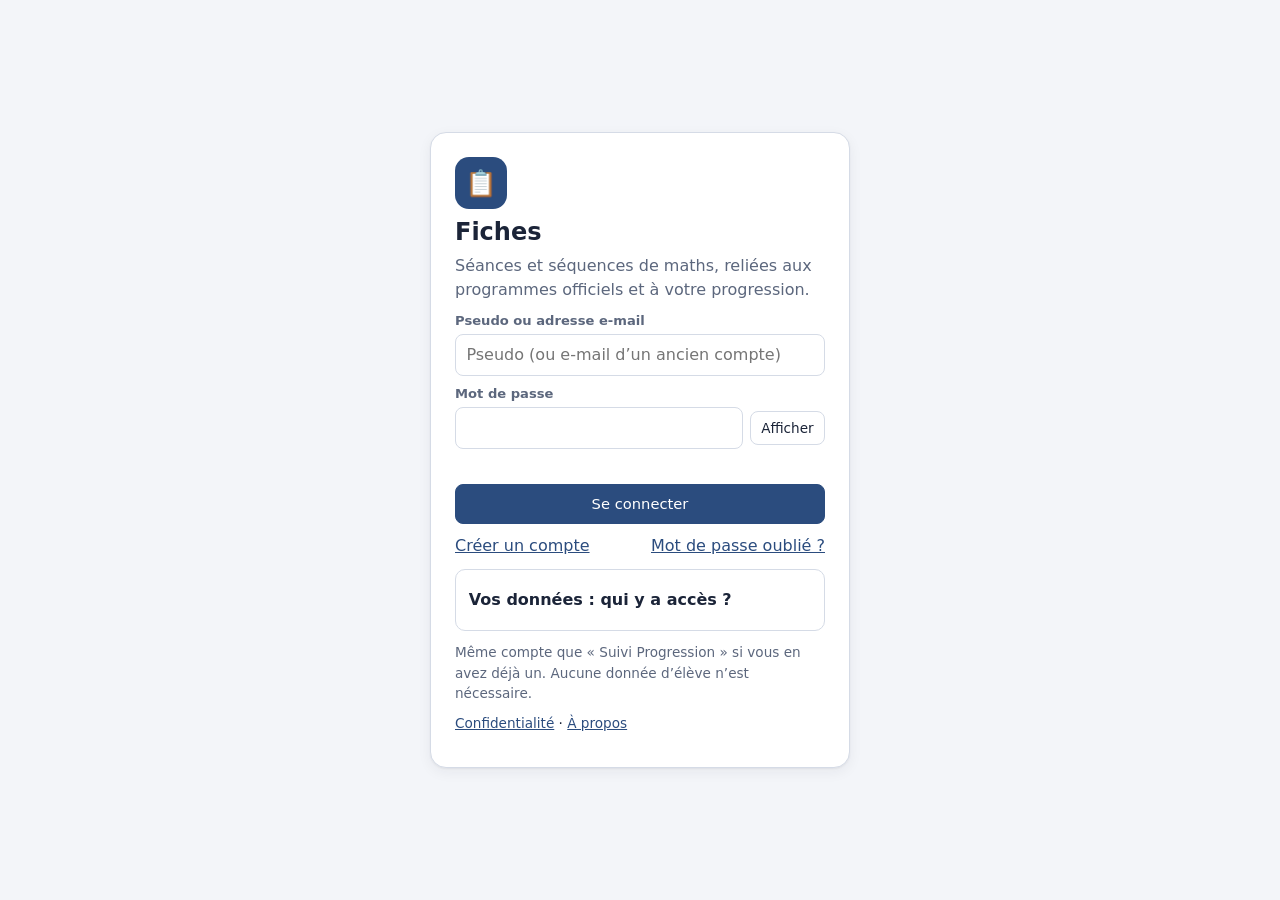
==== commit 4599a76e: "Comptes propres à chaque appli : identifiant technique <pseudo>@fiches.pseudo.invalid, création par " ====
--- a/index.html
+++ b/index.html
@@ -429,7 +429,7 @@
 /* ── 00-util.js ── */
 /* ═══ FICHES · utilitaires ═══ */
 'use strict';
-var APP = {"id":"seance","nom":"Fiches","version":"v1","build":"202611211827","prefix":"fiches_v1_","cache":"fiches-","manuels":false,"url":"https://tom-rougeaud.github.io/seance/","frere":{"nom":"Ma séance (mes manuels)","url":"https://tom-rougeaud.github.io/maseance/"},"palette":"marine"};
+var APP = {"id":"seance","nom":"Fiches","version":"v1","build":"202611212053","prefix":"fiches_v1_","cache":"fiches-","manuels":false,"url":"https://tom-rougeaud.github.io/seance/","frere":{"nom":"Ma séance (mes manuels)","url":"https://tom-rougeaud.github.io/maseance/"},"palette":"marine"};
 
 /* ── stockage local sécurisé (try/catch + repli en mémoire) ── */
 var Mem = {};
@@ -681,6 +681,9 @@
 
   /* ===== SECTION : ADAPTATEUR (à adapter pour chaque appli) ===== */
   var ADAPTATEUR = {
+    /* identifiant court de l’appli (a-z, 0-9, tiret) : chaque appli a ses propres comptes à pseudo.
+       Il sert de suffixe à l’identifiant technique : pseudo@<appId>.pseudo.invalid */
+    appId: 'fiches',
     /* ce que l’appli enregistre pour la personne (phrase affichée dans « Vos données ») */
     contenu: 'vos classes, séquences, séances, liens et fichiers ajoutés',
     /* fonction SQL qui efface les données de la personne et renvoie les chemins de fichiers à supprimer */
@@ -690,8 +693,9 @@
   };
 
   /* ===== SECTION : Constantes ===== */
-  var DOMAINE_PSEUDO = 'pseudo.invalid';  /* faux domaine réservé (.invalid) : un pseudo n’a jamais de vraie adresse e-mail */
-  var LONGUEUR_MIN = 12;                  /* longueur minimale du mot de passe */
+  var DOMAINE_PSEUDO = ADAPTATEUR.appId + '.pseudo.invalid';  /* faux domaine réservé (.invalid), propre à l’appli : un pseudo n’a jamais de vraie adresse e-mail */
+  var SUFFIXE_ANCIEN = 'pseudo.invalid';  /* anciens comptes à pseudo (sans appli) : reconnus à l’affichage */
+  var LONGUEUR_MIN = 8;                   /* longueur minimale du mot de passe */
   var OCTETS_MAX = 72;                    /* limite technique de bcrypt (hachage des mots de passe) */
   var SYMBOLES = "!@#$%^&*()_+-=[]{};'\\:\"|<>?,./`~"; /* liste exacte des caractères spéciaux comptés par Supabase */
   var DELAI_PSEUDO = 400;                 /* ms d’attente après la dernière frappe avant de vérifier le pseudo */
@@ -701,14 +705,15 @@
   /* Met un pseudo en forme : sans espaces autour, en minuscules. */
   function normaliserPseudo(s) { return String(s == null ? '' : s).trim().toLowerCase(); }
 
-  /* Un pseudo valide : 3 à 20 caractères parmi a-z, 0-9, tiret et tiret bas. */
-  function pseudoValide(s) { return /^[a-z0-9_-]{3,20}$/.test(s); }
+  /* Un pseudo valide : 6 à 20 caractères parmi a-z, 0-9, tiret et tiret bas (exception unique : « tom »).
+     Le texte est d’abord mis en minuscules par normaliserPseudo : majuscule et minuscule sont équivalentes. */
+  function pseudoValide(s) { return /^([a-z0-9_-]{6,20}|tom)$/.test(s); }
 
   /* Vrai si l’identifiant saisi est une adresse e-mail (présence d’un @). */
   function estEmail(s) { return String(s == null ? '' : s).indexOf('@') >= 0; }
 
   /* Convertit l’identifiant saisi en « e-mail » de connexion :
-     une adresse reste telle quelle, un pseudo devient pseudo@pseudo.invalid. */
+     une adresse (ancien compte) reste telle quelle, un pseudo devient pseudo@<appli>.pseudo.invalid. */
   function identifiantVersEmail(id) {
     id = String(id == null ? '' : id).trim();
     return estEmail(id) ? id : normaliserPseudo(id) + '@' + DOMAINE_PSEUDO;
@@ -720,7 +725,7 @@
     return unescape(encodeURIComponent(s)).length;
   }
 
-  /* Évalue un mot de passe selon les règles : 12 caractères mini, minuscule, majuscule, chiffre, caractère spécial.
+  /* Évalue un mot de passe selon les règles : 8 caractères mini, minuscule, majuscule, chiffre, caractère spécial.
      Les lettres sont comptées comme côté serveur (a-z / A-Z sans accent). */
   function evaluerMdp(pw) {
     pw = String(pw == null ? '' : pw);
@@ -766,8 +771,9 @@
     return h('details', { class: 'compte-donnees' },
       h('summary', null, 'Vos données : qui y a accès ?'),
       h('ul', { class: 'small' },
-        h('li', null, h('strong', null, 'Enregistré : '), 'votre identifiant (pseudo ou adresse e-mail), votre mot de passe sous forme d’empreinte irréversible (nul ne peut le relire, pas même l’administrateur), et ' + ADAPTATEUR.contenu + '.'),
+        h('li', null, h('strong', null, 'Enregistré : '), 'votre identifiant (pseudo ou adresse e-mail d’un ancien compte), votre mot de passe sous forme d’empreinte irréversible (nul ne peut le relire, pas même l’administrateur), et ' + ADAPTATEUR.contenu + '.'),
         h('li', null, h('strong', null, 'Qui y accède : '), 'vous, avec votre compte. L’administrateur de la base (Tom Rougeaud) a techniquement accès aux données enregistrées, sauf aux mots de passe.'),
+        h('li', null, h('strong', null, 'Compte propre à cette appli : '), 'votre pseudo n’existe que dans cette appli. Un même pseudo dans une autre appli est un autre compte, avec un autre mot de passe. Supprimer cette appli ou votre compte ici ne touche pas vos comptes ailleurs. Seuls les anciens comptes avec adresse e-mail sont partagés entre plusieurs applis.'),
         h('li', null, h('strong', null, 'Services tiers : '), 'Supabase (hébergement de la base de données et des comptes, serveurs situés en France) et GitHub Pages (hébergement des pages de l’appli, qui reçoit votre adresse IP comme tout site web). Aucun traceur, aucune publicité, aucun autre service.'),
         h('li', null, h('strong', null, 'Vos droits : '), 'exporter vos données, les effacer, ou supprimer votre compte à tout moment (Réglages › Compte).')),
       h('p', { class: 'small' }, h('a', { href: ADAPTATEUR.lienConfidentialite }, 'Lire la page Confidentialité')));
@@ -792,10 +798,10 @@
     var mode = 'in';        /* 'in' = se connecter, 'up' = créer un compte */
     var minuteur = null, dernier = 0;
 
-    var ident = h('input', { class: 'inp', type: 'text', id: 'compte-id', autocomplete: 'username', autocapitalize: 'none', spellcheck: 'false', placeholder: 'Pseudo ou adresse e-mail', required: true });
+    var ident = h('input', { class: 'inp', type: 'text', id: 'compte-id', autocomplete: 'username', autocapitalize: 'none', spellcheck: 'false', placeholder: 'Pseudo (ou e-mail d’un ancien compte)', required: true });
     var mdp = champMdp('compte-mdp', 'current-password');
     var regles = listeRegles();
-    var aidePseudo = h('p', { class: 'small muted' }, 'Pseudo : 3 à 20 caractères — lettres minuscules, chiffres, tiret (-) et tiret bas (_), sans accent ni espace. Vous pouvez aussi utiliser une adresse e-mail.');
+    var aidePseudo = h('p', { class: 'small muted' }, 'Pseudo : 6 à 20 caractères — lettres, chiffres, tiret (-) et tiret bas (_), sans accent ni espace ; majuscules et minuscules sont équivalentes. Ce pseudo est propre à cette appli. Un ancien compte avec adresse e-mail reste utilisable pour se connecter.');
     var etatPseudo = h('div', { class: 'pseudo-etat small', 'aria-live': 'polite' });
     var msg = h('div', { class: 'auth-msg', role: 'alert' });
     var btn = h('button', { class: 'btn primary wide', type: 'submit' }, 'Se connecter');
@@ -821,11 +827,11 @@
     function verifierPseudo(valeur) {
       var v = normaliserPseudo(valeur);
       if (!v) { etatPseudo.textContent = ''; return Promise.resolve(null); }
-      if (estEmail(v)) { etatPseudo.textContent = 'Compte avec adresse e-mail.'; return Promise.resolve(null); }
-      if (!pseudoValide(v)) { etatPseudo.textContent = '✗ Format non valide : 3 à 20 caractères (a-z, 0-9, - et _).'; return Promise.resolve(false); }
+      if (estEmail(v)) { etatPseudo.textContent = '✗ La création se fait avec un pseudo (pas d’adresse e-mail).'; return Promise.resolve(false); }
+      if (!pseudoValide(v)) { etatPseudo.textContent = '✗ Format non valide : 6 à 20 caractères (lettres, chiffres, - et _).'; return Promise.resolve(false); }
       etatPseudo.textContent = 'Vérification…';
       var n = ++dernier;   /* ignore les réponses devenues périmées si la personne a continué à taper */
-      return Api.rest.rpc('pseudo_disponible', { p: v }).then(function (ok) {
+      return Api.rest.rpc('pseudo_disponible', { p: v, p_app: ADAPTATEUR.appId }).then(function (ok) {
         if (n !== dernier) return null;
         etatPseudo.textContent = ok === true ? '✓ Pseudo disponible' : '✗ Pseudo déjà pris ou non autorisé';
         return ok === true;
@@ -846,16 +852,16 @@
       Api.auth.recover(id).then(function () { msg.className = 'auth-msg ok'; msg.textContent = 'Si ce compte existe, un e-mail de réinitialisation vient d’être envoyé.'; }, function (e) { msg.textContent = messageErreur(e, 'in'); });
     };
 
-    /* Inscription : vérifie les règles, puis crée le compte (pseudo ou e-mail). */
+    /* Inscription : vérifie les règles, puis crée le compte (pseudo propre à l’appli ; l’e-mail est réservé aux anciens comptes). */
     function inscrire(id, pw) {
       if (!evaluerMdp(pw).ok) return Promise.reject({ silent: true, texte: 'Le mot de passe ne respecte pas toutes les règles de la liste.' });
-      if (estEmail(id)) return Api.auth.signUp(id, pw).then(function (r) { return { connecte: r.connected, email: true }; });
+      if (estEmail(id)) return Promise.reject({ silent: true, texte: 'Pour créer un compte, choisissez un pseudo. L’adresse e-mail ne sert qu’à se connecter à un ancien compte.' });
       var v = normaliserPseudo(id);
-      if (!pseudoValide(v)) return Promise.reject({ silent: true, texte: 'Pseudo non valide : 3 à 20 caractères (a-z, 0-9, - et _).' });
+      if (!pseudoValide(v)) return Promise.reject({ silent: true, texte: 'Pseudo non valide : 6 à 20 caractères (lettres, chiffres, - et _).' });
       /* Un pseudo n’a pas d’e-mail à confirmer : on vérifie que le serveur l’accepte AVANT de créer le compte,
          pour ne pas laisser un compte inutilisable qui bloquerait le pseudo. */
       return Api.auth.reglages().then(function (s) {
-        if (s && s.mailer_autoconfirm === false) throw { silent: true, texte: 'Les comptes à pseudo ne sont pas encore activés sur cette appli. Utilisez une adresse e-mail ou contactez l’administrateur.' };
+        if (s && s.mailer_autoconfirm === false) throw { silent: true, texte: 'Les comptes à pseudo ne sont pas encore activés sur cette appli. Contactez l’administrateur.' };
         return verifierPseudo(v);
       }).then(function (libre) {
         if (libre !== true) throw { silent: true, texte: 'Ce pseudo n’est pas disponible : choisissez-en un autre.' };
@@ -915,8 +921,14 @@
   /* ===== SECTION : Carte « Compte » dans les Réglages ===== */
 
   /* Supprime les fichiers de la personne (par lots de 50), puis son compte : tout est effacé en cascade côté base. */
+  /* Vrai si le compte connecté est un ancien compte (sans appli), valable dans plusieurs applis. */
+  function compteAncienPartage() {
+    var e = String((Api.user() || {}).email || '');
+    return e.slice(-(DOMAINE_PSEUDO.length + 1)) !== '@' + DOMAINE_PSEUDO;
+  }
+
   function supprimerCompte() {
-    UI.promptText('Supprimer mon compte', { help: 'Supprime définitivement votre compte et toutes vos données (classes, fiches, ressources et fichiers). Cette action est irréversible. Tapez SUPPRIMER pour confirmer. Pensez à exporter une sauvegarde avant.', placeholder: 'SUPPRIMER', ok: 'Supprimer définitivement' }).then(function (v) {
+    UI.promptText('Supprimer mon compte', { help: 'Supprime définitivement votre compte et toutes vos données (classes, fiches, ressources et fichiers). Cette action est irréversible. Tapez SUPPRIMER pour confirmer. Pensez à exporter une sauvegarde avant.' + (compteAncienPartage() ? ' Attention : cet ancien compte est partagé avec d’autres applis, il sera supprimé pour toutes.' : ''), placeholder: 'SUPPRIMER', ok: 'Supprimer définitivement' }).then(function (v) {
       if (v === null) return;
       if (v.trim() !== 'SUPPRIMER') { UI.toast('Confirmation incorrecte : rien n’a été supprimé.'); return; }
       Api.rest.rpc(ADAPTATEUR.rpcEffacerDonnees, {}).then(function (paths) {
@@ -933,6 +945,8 @@
   function carte() {
     var u = Api.user() || {}, email = String(u.email || ''), suffixe = '@' + DOMAINE_PSEUDO;
     var estPseudo = email.slice(-suffixe.length) === suffixe;
+    var ancienPseudo = !estPseudo && email.slice(-(SUFFIXE_ANCIEN.length + 1)) === '@' + SUFFIXE_ANCIEN;   /* ancien compte à pseudo (sans appli) */
+    if (ancienPseudo) { suffixe = '@' + SUFFIXE_ANCIEN; estPseudo = true; }
     var zone = h('div', { class: 'zone-mdp', hidden: true }, formulaireNouveauMdp(function () { zone.hidden = true; UI.toast('Mot de passe modifié.'); }));
     return h('section', { class: 'card' }, h('h2', null, 'Compte'),
       h('p', null, (estPseudo ? 'Pseudo : ' : 'Adresse e-mail : ') + (estPseudo ? email.slice(0, -suffixe.length) : email)),
@@ -3330,7 +3344,7 @@
     h('h3', null, 'Ce qui est enregistré'),
     h('p', null, 'Votre identifiant (un pseudo ou une adresse e-mail), votre mot de passe sous forme d’empreinte irréversible (nul ne peut le relire, pas même l’administrateur), puis vos classes (nom, niveau, créneaux), séquences, séances, liens et fichiers que vous ajoutez. ', h('strong', null, 'Aucune donnée d’élève'), ' (nom, note, photo) n’est demandée : n’en saisissez pas dans les champs libres.'),
     h('h3', null, 'Où et qui peut y accéder'),
-    h('p', null, 'Dans la base Supabase de l’appli (serveurs situés en France). Chaque compte lit et écrit uniquement ses propres lignes et ses propres fichiers. L’administrateur de la base (Tom Rougeaud) a techniquement accès aux données enregistrées, sauf aux mots de passe. Une copie est gardée dans le stockage local de cet appareil pour le mode hors connexion.'),
+    h('p', null, 'Dans la base Supabase de l’appli (serveurs situés en France). Chaque compte lit et écrit uniquement ses propres lignes et ses propres fichiers. Un compte à pseudo est propre à cette appli : il n’existe pas dans mes autres applis, même avec le même pseudo. L’administrateur de la base (Tom Rougeaud) a techniquement accès aux données enregistrées, sauf aux mots de passe. Une copie est gardée dans le stockage local de cet appareil pour le mode hors connexion.'),
     h('h3', null, 'Services tiers'),
     h('p', null, 'Supabase (hébergement de la base de données et des comptes) et GitHub Pages (hébergement des pages de l’appli : il reçoit votre adresse IP comme tout site web et peut tenir des journaux techniques). Aucun autre service : pas de traceur, pas de statistiques, pas de publicité, pas de police ou script chargé depuis un service tiers. Les vidéos YouTube sont enregistrées comme liens « sans cookies » et ne sont jamais intégrées automatiquement : rien n’est chargé tant que vous n’ouvrez pas le lien.'),
     h('h3', null, 'Mot de passe oublié'),
